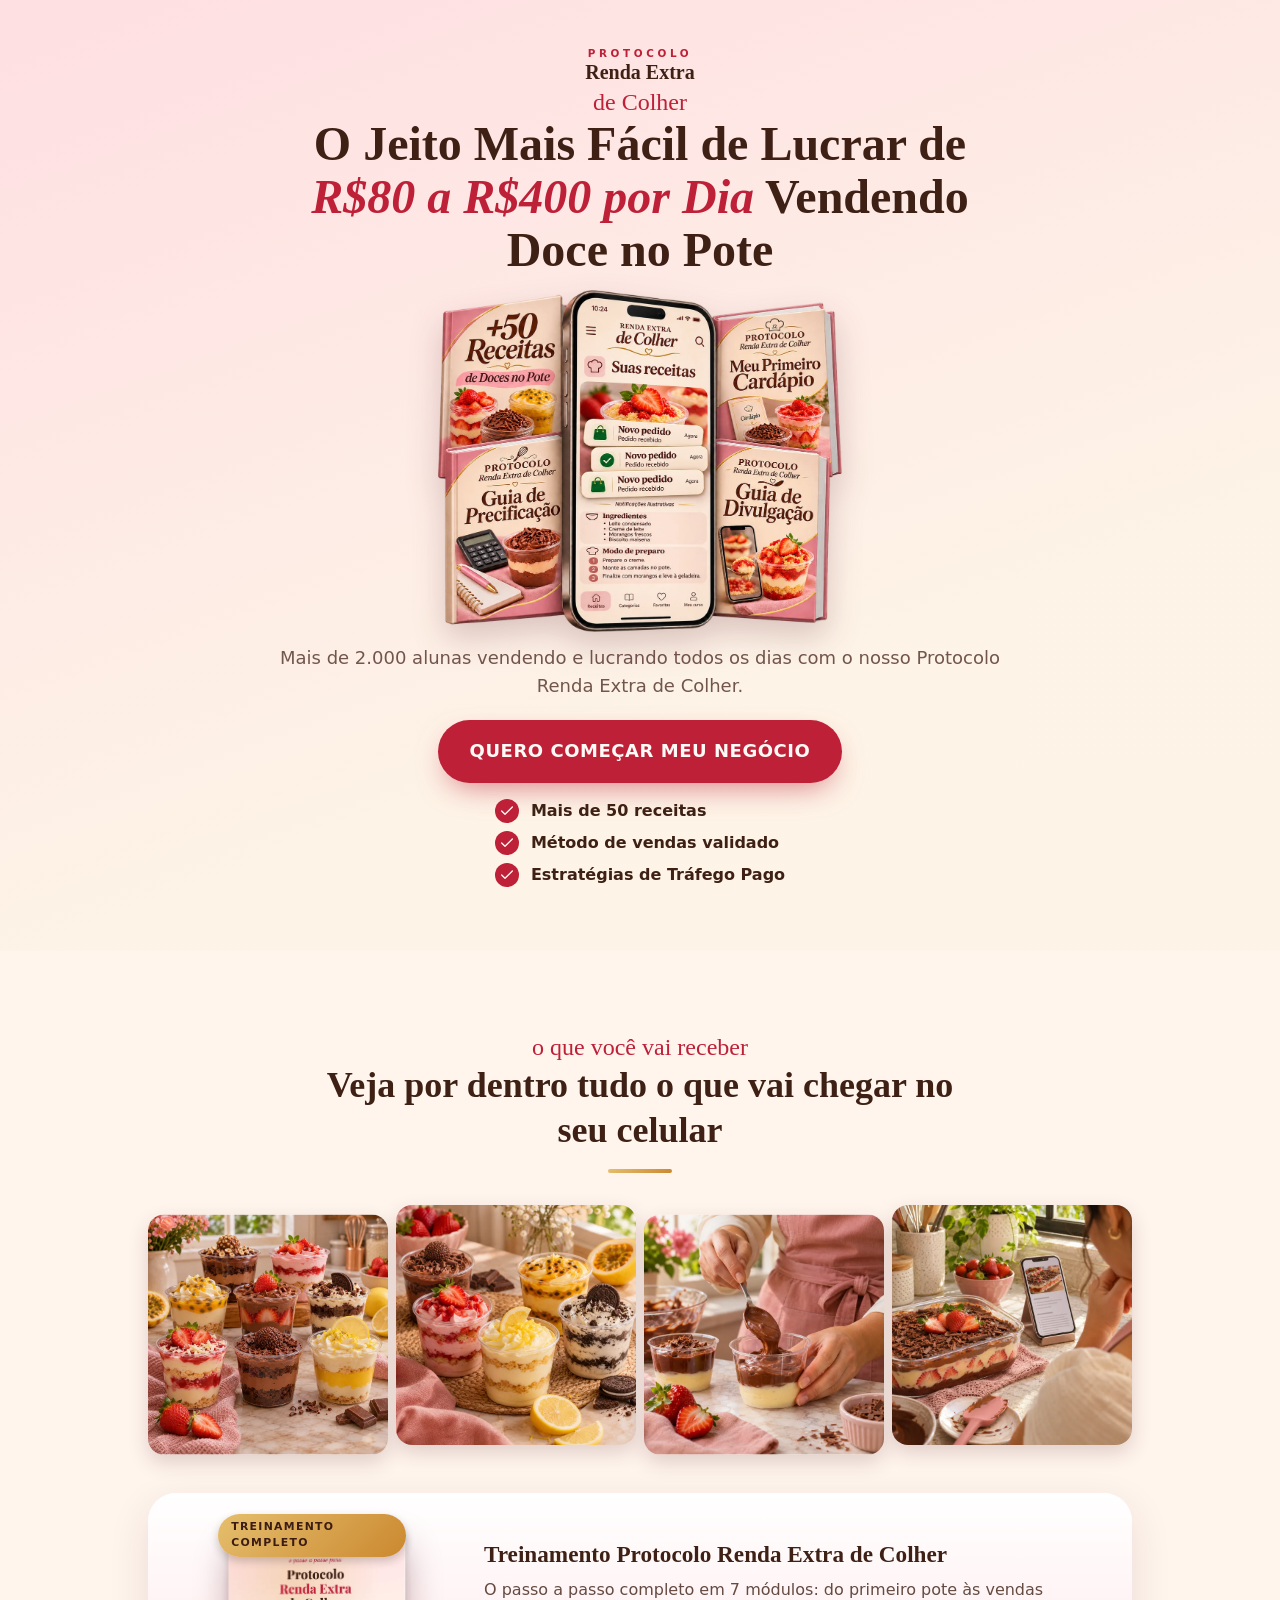
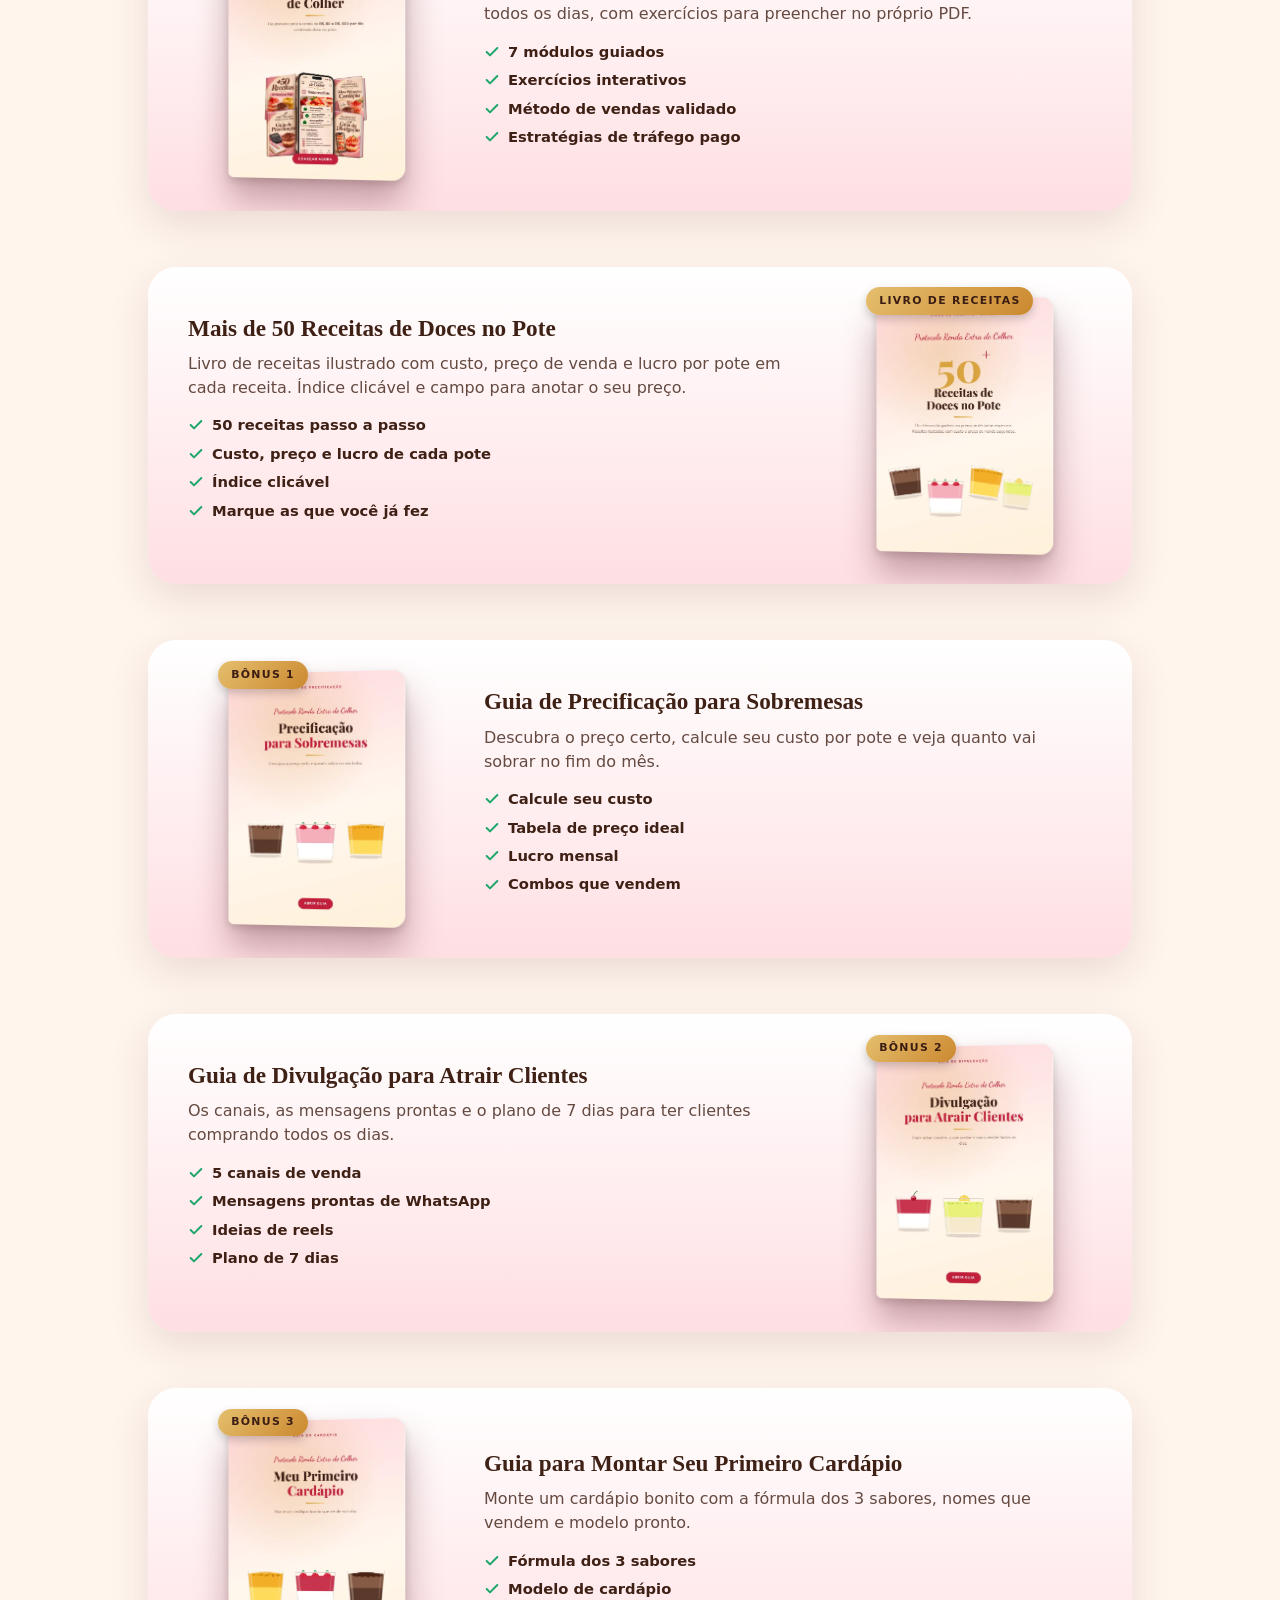
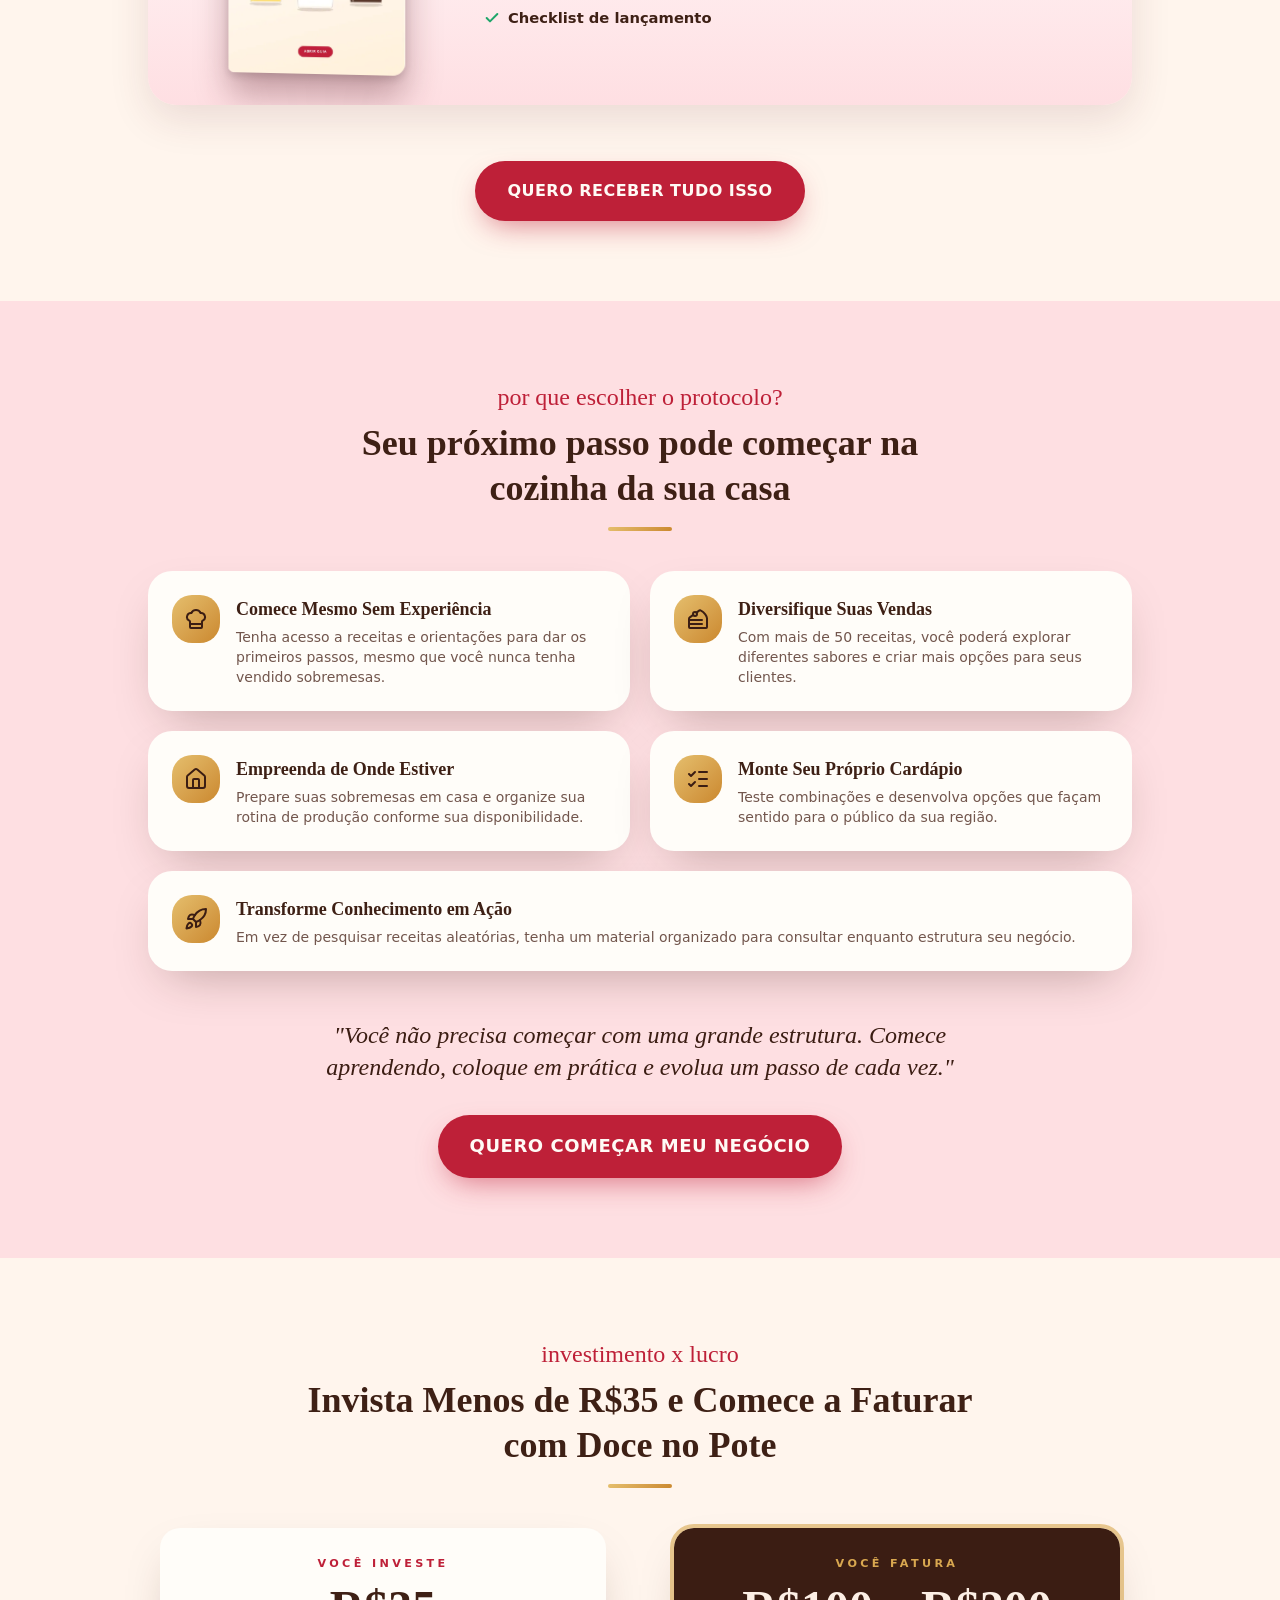
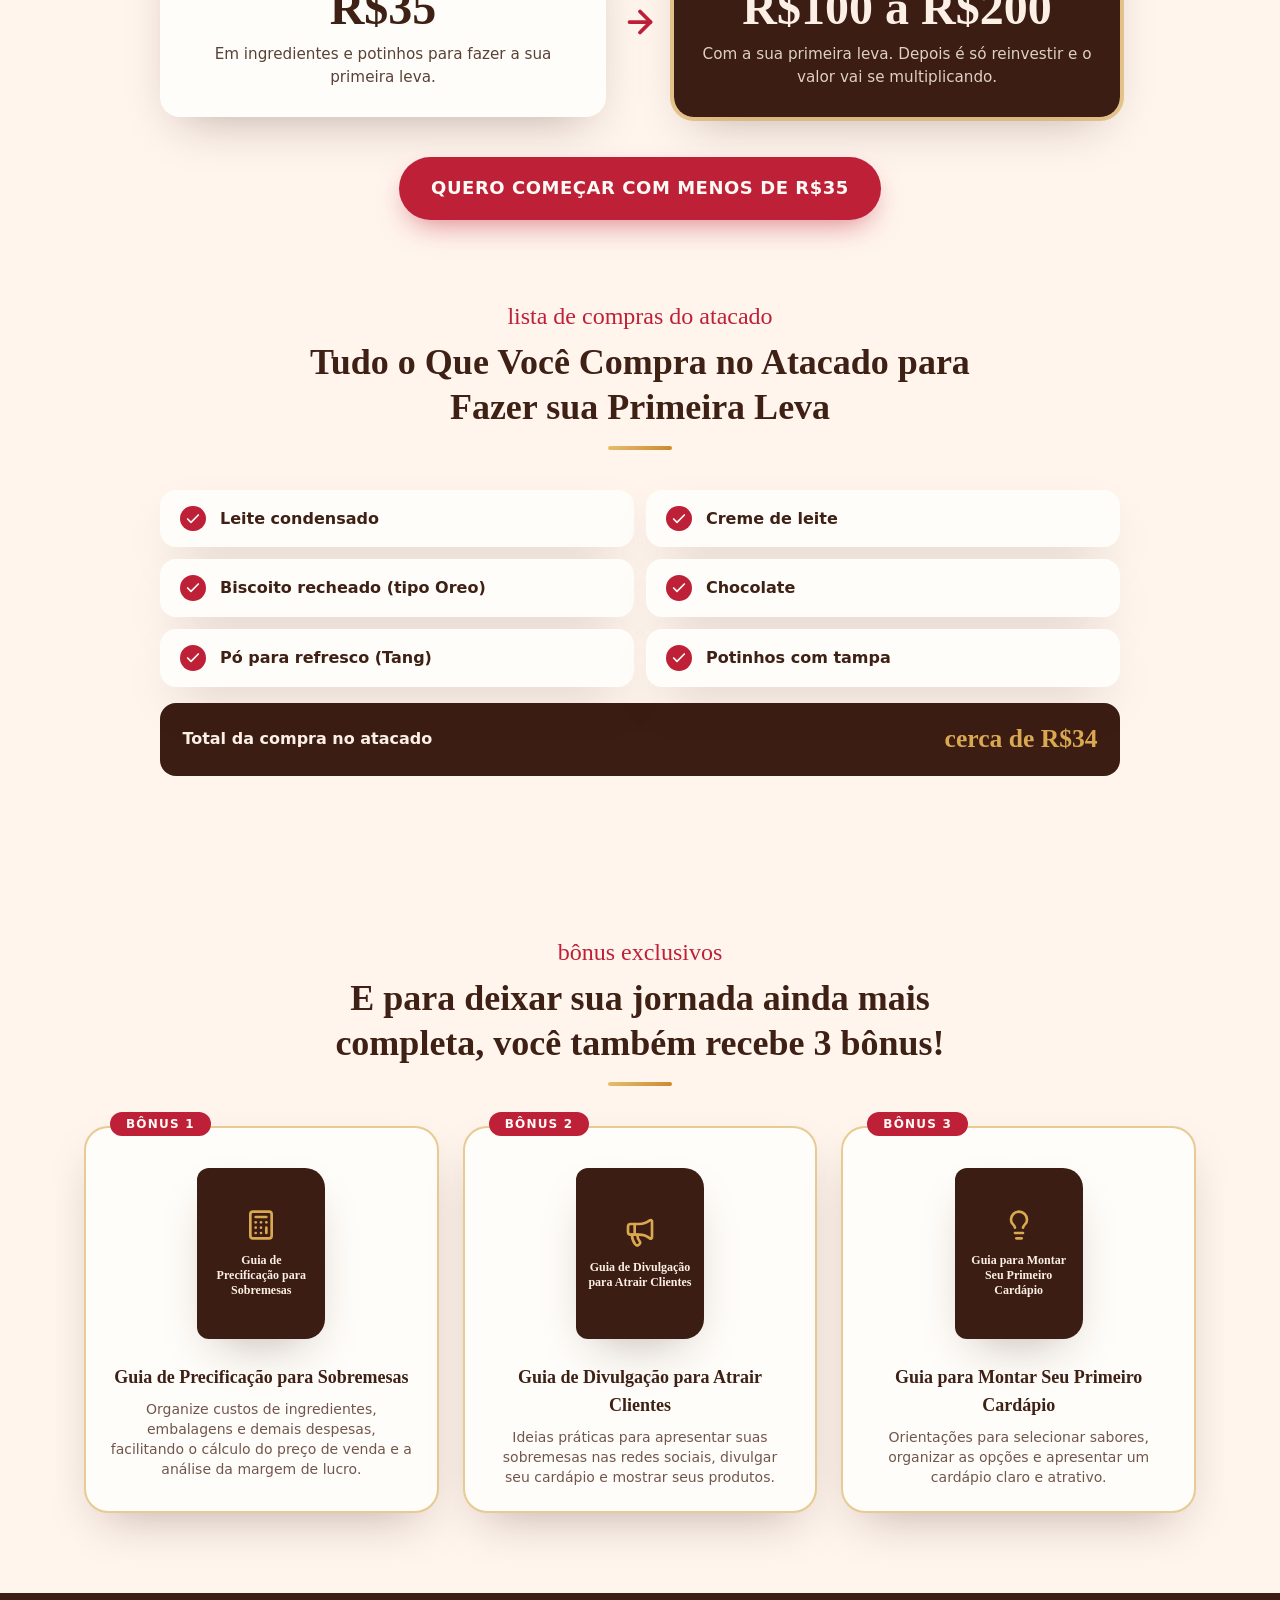
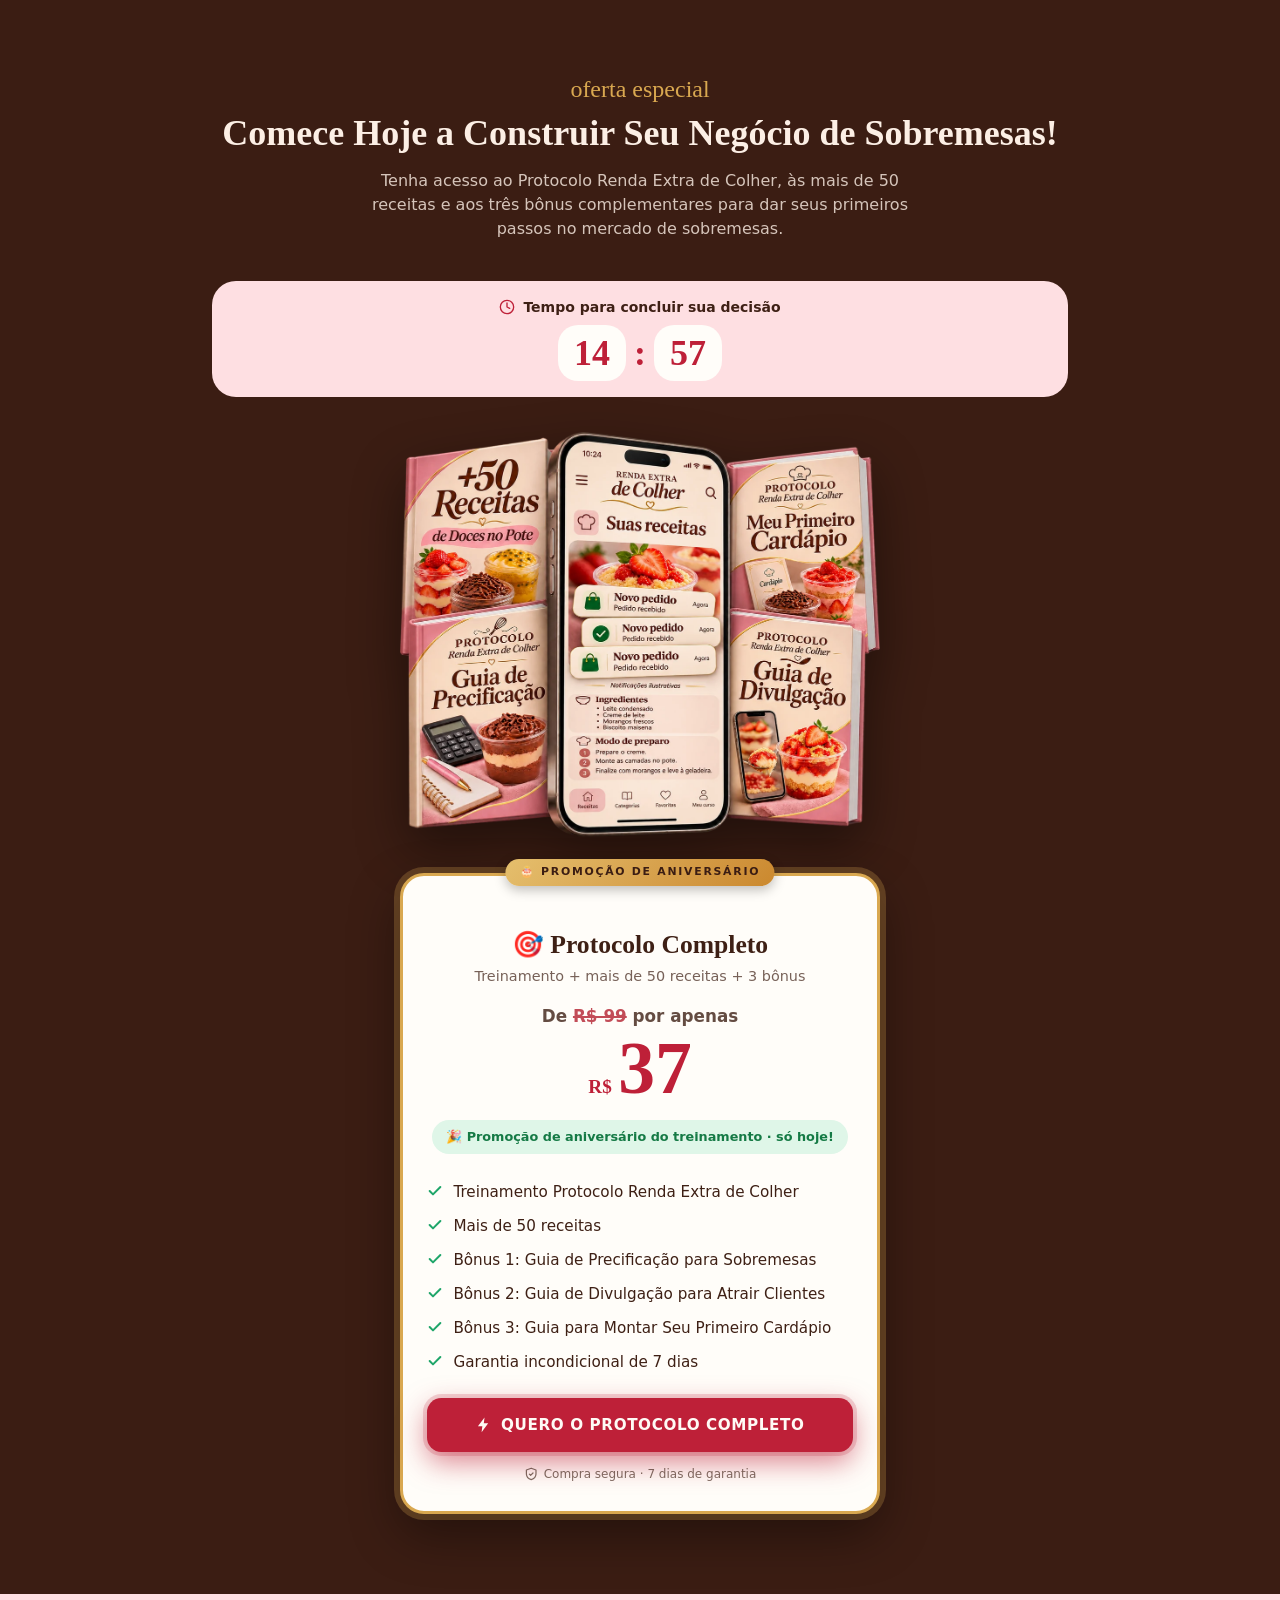
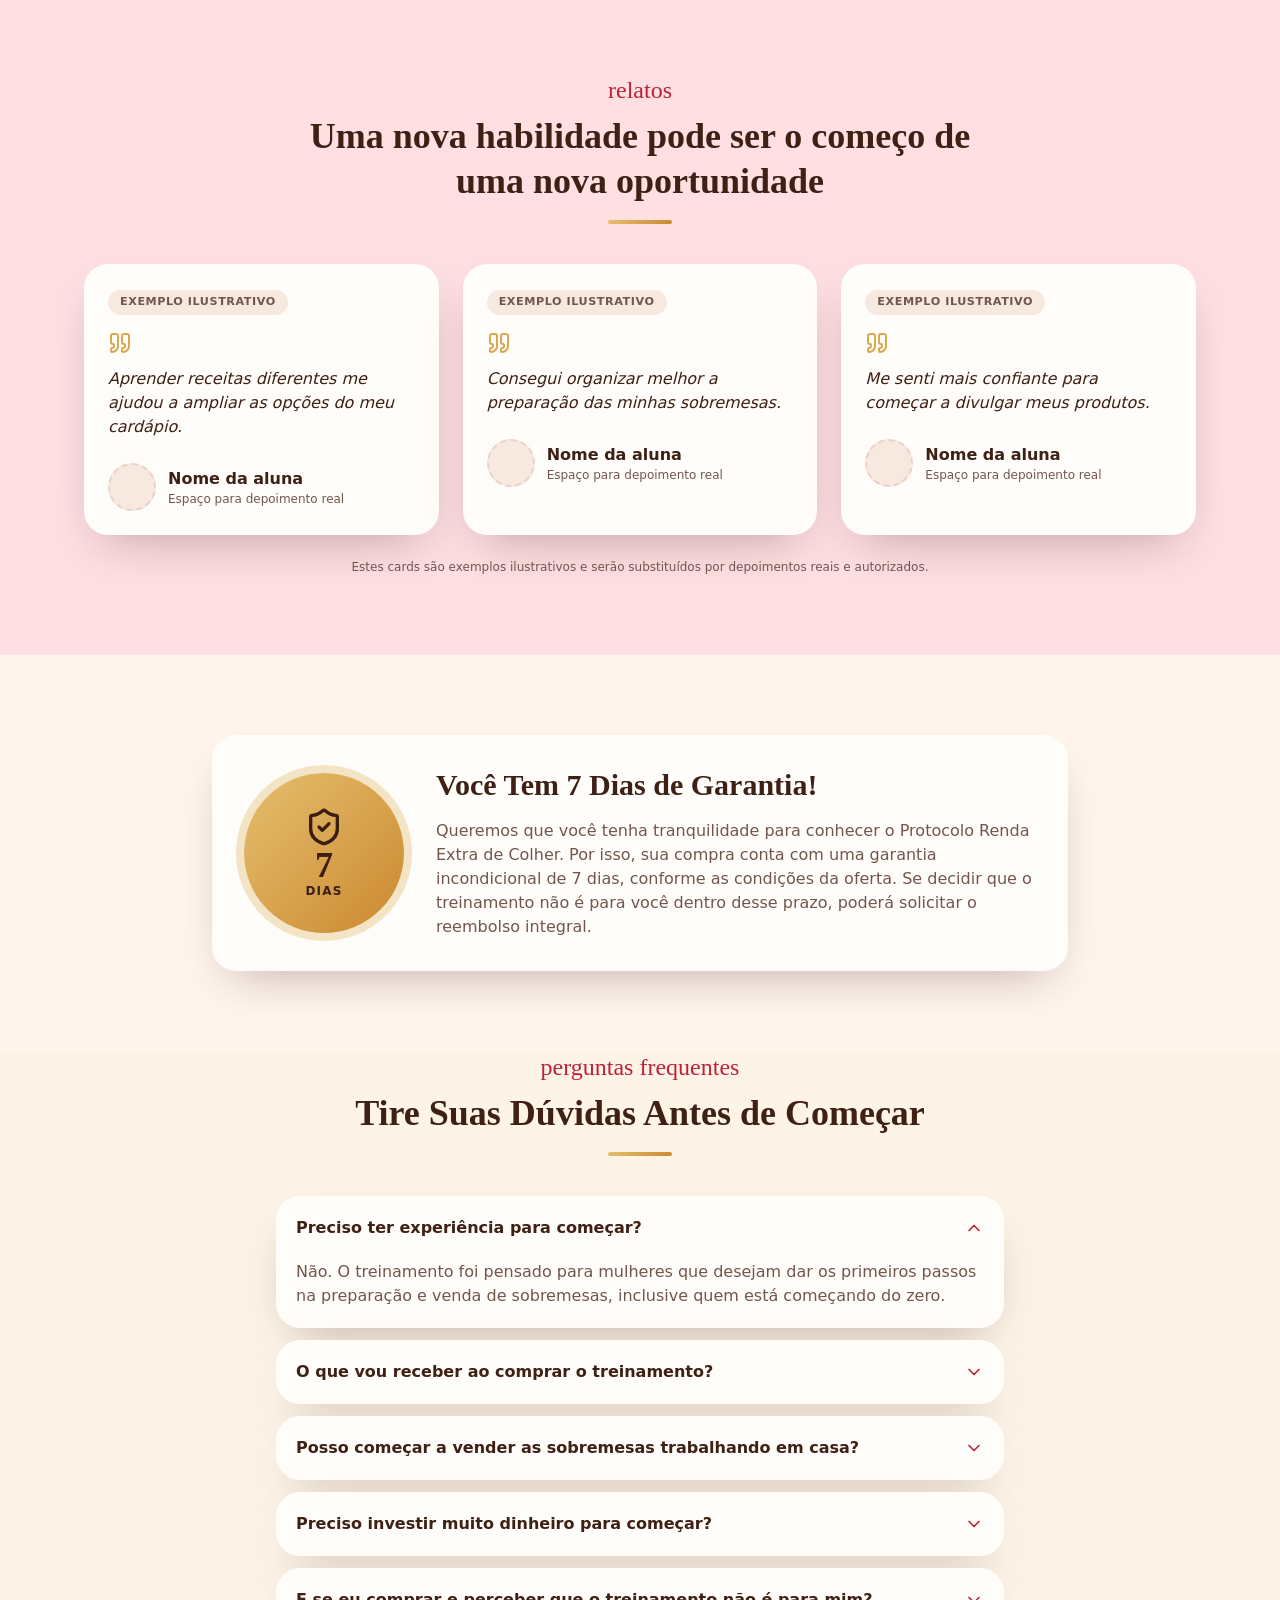
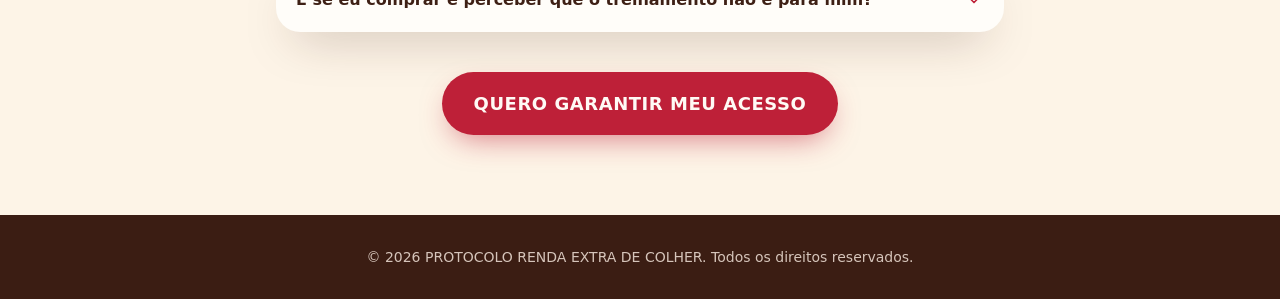
==== index.html @ 4b5279ca "Mockup na oferta com brilho e flutuação suave Co-Authored-By: Claude Sonnet 5.5 <noreply@anthropic.c" ====
<!DOCTYPE html>
<html lang="pt-BR"><head><!-- Meta Pixel Code -->
<script>
!function(f,b,e,v,n,t,s)
{if(f.fbq)return;n=f.fbq=function(){n.callMethod?
n.callMethod.apply(n,arguments):n.queue.push(arguments)};
if(!f._fbq)f._fbq=n;n.push=n;n.loaded=!0;n.version='2.0';
n.queue=[];t=b.createElement(e);t.async=!0;
t.src=v;s=b.getElementsByTagName(e)[0];
s.parentNode.insertBefore(t,s)}(window, document,'script',
'https://connect.facebook.net/en_US/fbevents.js');
fbq('init', '243757197459978');
fbq('track', 'PageView');
fbq('track', 'ViewContent', {content_name: 'Protocolo Renda Extra de Colher', content_type: 'product', value: 37, currency: 'BRL'});
</script>
<noscript><img height="1" width="1" style="display:none"
src="https://www.facebook.com/tr?id=243757197459978&ev=PageView&noscript=1"
/></noscript>
<!-- End Meta Pixel Code -->
<meta charset="utf-8"><meta name="viewport" content="width=device-width, initial-scale=1"><link rel="stylesheet" href="assets/styles-iZSdmtJH.css" data-precedence="default"><link rel="stylesheet" href="assets/custom.css?v=20"><link rel="stylesheet" href="_ext/fonts.googleapis.com/assets/css2" data-precedence="default"><title>Protocolo Renda Extra de Colher | +50 receitas de doce no pote para vender</title><meta name="description" content="Aprenda a preparar e vender doces no pote com um treinamento prático e mais de 50 receitas para começar seu negócio de sobremesas."><meta property="og:title" content="Protocolo Renda Extra de Colher"><meta property="og:description" content="Treinamento com mais de 50 receitas para começar a vender sobremesas de colher em casa."><meta property="og:type" content="website"><meta name="twitter:card" content="summary_large_image"><link rel="icon" href="assets/favicon.ico" type="image/x-icon">

<meta name="twitter:title" content="Protocolo Renda Extra de Colher"><meta name="twitter:description" content="Treinamento com mais de 50 receitas para começar a vender sobremesas de colher em casa."><meta property="og:image" content="https://pub-bb2e103a32db4e198524a2e9ed8f35b4.r2.dev/lovp_4zrxkfg8zd8fe9ktkjp98f98vm/05941257d4ef65d3263d71dc8bca81d5_1793140794243.png"><meta name="twitter:image" content="https://pub-bb2e103a32db4e198524a2e9ed8f35b4.r2.dev/lovp_4zrxkfg8zd8fe9ktkjp98f98vm/05941257d4ef65d3263d71dc8bca81d5_1793140794243.png"></head>
<body>
<main class="overflow-x-hidden"><section class="bg-hero"><div class="mx-auto max-w-3xl px-5 pb-16 pt-8 md:pt-12"><div class="text-center"><div class="leading-none mb-5"><span class="block text-[0.65rem] font-extrabold tracking-[0.35em] text-primary">PROTOCOLO</span><span class="block font-display text-xl font-extrabold">Renda Extra</span><span class="block font-script text-2xl text-primary">de Colher</span></div><h1 class="text-4xl font-extrabold leading-[1.1] sm:text-5xl">O Jeito Mais Fácil de Lucrar de <span class="italic text-primary">R$80 a R$400 por Dia</span> Vendendo Doce no Pote</h1><div class="mk-wrap"><img class="mk-img" src="assets/mockup.webp" alt="Protocolo Renda Extra de Colher: aplicativo de receitas, mais de 50 receitas, guia de precificação, guia de divulgação e primeiro cardápio" width="1100" height="929" fetchpriority="high" decoding="async"></div><p class="mt-3 text-lg text-muted-foreground">Mais de 2.000 alunas vendendo e lucrando todos os dias com o nosso Protocolo Renda Extra de Colher.</p><div class="mt-5 flex flex-col items-center gap-3"><a href="#oferta" class="btn-cta w-full text-base sm:w-auto sm:text-lg">QUERO COMEÇAR MEU NEGÓCIO</a><ul class="mt-1 space-y-2 text-left"><li class="flex items-center gap-3"><span class="flex h-6 w-6 shrink-0 items-center justify-center rounded-full bg-primary text-primary-foreground"><svg xmlns="http://www.w3.org/2000/svg" width="24" height="24" viewBox="0 0 24 24" fill="none" stroke="currentColor" stroke-width="2" stroke-linecap="round" stroke-linejoin="round" class="h-4 w-4" aria-hidden="true"><path d="M20 6 9 17l-5-5" /></svg></span><span class="font-semibold">Mais de 50 receitas</span></li><li class="flex items-center gap-3"><span class="flex h-6 w-6 shrink-0 items-center justify-center rounded-full bg-primary text-primary-foreground"><svg xmlns="http://www.w3.org/2000/svg" width="24" height="24" viewBox="0 0 24 24" fill="none" stroke="currentColor" stroke-width="2" stroke-linecap="round" stroke-linejoin="round" class="h-4 w-4" aria-hidden="true"><path d="M20 6 9 17l-5-5" /></svg></span><span class="font-semibold">Método de vendas validado</span></li><li class="flex items-center gap-3"><span class="flex h-6 w-6 shrink-0 items-center justify-center rounded-full bg-primary text-primary-foreground"><svg xmlns="http://www.w3.org/2000/svg" width="24" height="24" viewBox="0 0 24 24" fill="none" stroke="currentColor" stroke-width="2" stroke-linecap="round" stroke-linejoin="round" class="h-4 w-4" aria-hidden="true"><path d="M20 6 9 17l-5-5" /></svg></span><span class="font-semibold">Estratégias de Tráfego Pago</span></li></ul></div></div></div></section><section id="receber" class="rc"><div class="rc-head"><p class="font-script text-2xl text-primary">o que você vai receber</p><h2 class="text-3xl font-extrabold leading-tight sm:text-4xl">Veja por dentro tudo o que vai chegar no seu celular</h2><div class="mx-auto mt-4 h-1 w-16 rounded-full bg-gold"></div></div><div class="rc-mosaic"><img src="assets/receber-2.webp" alt="Doces no pote que você aprende a fazer" loading="lazy" width="720" height="720"><img src="assets/receber-4.webp" alt="Doces no pote que você aprende a fazer" loading="lazy" width="720" height="720"><img src="assets/receber-3.webp" alt="Doces no pote que você aprende a fazer" loading="lazy" width="720" height="720"><img src="assets/receber-1.webp" alt="Doces no pote que você aprende a fazer" loading="lazy" width="720" height="720"></div><article class="rc-item"><div class="rc-cover"><span class="rc-tag">Treinamento completo</span><img src="assets/pdf-treino-0.webp" alt="Capa: Treinamento Protocolo Renda Extra de Colher" loading="lazy" width="584" height="827"></div><div class="rc-info"><h3>Treinamento Protocolo Renda Extra de Colher</h3><p>O passo a passo completo em 7 módulos: do primeiro pote às vendas todos os dias, com exercícios para preencher no próprio PDF.</p><ul><li><svg width="16" height="16" viewBox="0 0 24 24" fill="none" stroke="currentColor" stroke-width="3" stroke-linecap="round" stroke-linejoin="round" aria-hidden="true"><path d="M20 6 9 17l-5-5"/></svg>7 módulos guiados</li><li><svg width="16" height="16" viewBox="0 0 24 24" fill="none" stroke="currentColor" stroke-width="3" stroke-linecap="round" stroke-linejoin="round" aria-hidden="true"><path d="M20 6 9 17l-5-5"/></svg>Exercícios interativos</li><li><svg width="16" height="16" viewBox="0 0 24 24" fill="none" stroke="currentColor" stroke-width="3" stroke-linecap="round" stroke-linejoin="round" aria-hidden="true"><path d="M20 6 9 17l-5-5"/></svg>Método de vendas validado</li><li><svg width="16" height="16" viewBox="0 0 24 24" fill="none" stroke="currentColor" stroke-width="3" stroke-linecap="round" stroke-linejoin="round" aria-hidden="true"><path d="M20 6 9 17l-5-5"/></svg>Estratégias de tráfego pago</li></ul></div></article><article class="rc-item"><div class="rc-cover"><span class="rc-tag">Livro de receitas</span><img src="assets/pdf-receitas-0.webp" alt="Capa: Mais de 50 Receitas de Doces no Pote" loading="lazy" width="584" height="827"></div><div class="rc-info"><h3>Mais de 50 Receitas de Doces no Pote</h3><p>Livro de receitas ilustrado com custo, preço de venda e lucro por pote em cada receita. Índice clicável e campo para anotar o seu preço.</p><ul><li><svg width="16" height="16" viewBox="0 0 24 24" fill="none" stroke="currentColor" stroke-width="3" stroke-linecap="round" stroke-linejoin="round" aria-hidden="true"><path d="M20 6 9 17l-5-5"/></svg>50 receitas passo a passo</li><li><svg width="16" height="16" viewBox="0 0 24 24" fill="none" stroke="currentColor" stroke-width="3" stroke-linecap="round" stroke-linejoin="round" aria-hidden="true"><path d="M20 6 9 17l-5-5"/></svg>Custo, preço e lucro de cada pote</li><li><svg width="16" height="16" viewBox="0 0 24 24" fill="none" stroke="currentColor" stroke-width="3" stroke-linecap="round" stroke-linejoin="round" aria-hidden="true"><path d="M20 6 9 17l-5-5"/></svg>Índice clicável</li><li><svg width="16" height="16" viewBox="0 0 24 24" fill="none" stroke="currentColor" stroke-width="3" stroke-linecap="round" stroke-linejoin="round" aria-hidden="true"><path d="M20 6 9 17l-5-5"/></svg>Marque as que você já fez</li></ul></div></article><article class="rc-item"><div class="rc-cover"><span class="rc-tag">Bônus 1</span><img src="assets/pdf-preco-0.webp" alt="Capa: Guia de Precificação para Sobremesas" loading="lazy" width="584" height="827"></div><div class="rc-info"><h3>Guia de Precificação para Sobremesas</h3><p>Descubra o preço certo, calcule seu custo por pote e veja quanto vai sobrar no fim do mês.</p><ul><li><svg width="16" height="16" viewBox="0 0 24 24" fill="none" stroke="currentColor" stroke-width="3" stroke-linecap="round" stroke-linejoin="round" aria-hidden="true"><path d="M20 6 9 17l-5-5"/></svg>Calcule seu custo</li><li><svg width="16" height="16" viewBox="0 0 24 24" fill="none" stroke="currentColor" stroke-width="3" stroke-linecap="round" stroke-linejoin="round" aria-hidden="true"><path d="M20 6 9 17l-5-5"/></svg>Tabela de preço ideal</li><li><svg width="16" height="16" viewBox="0 0 24 24" fill="none" stroke="currentColor" stroke-width="3" stroke-linecap="round" stroke-linejoin="round" aria-hidden="true"><path d="M20 6 9 17l-5-5"/></svg>Lucro mensal</li><li><svg width="16" height="16" viewBox="0 0 24 24" fill="none" stroke="currentColor" stroke-width="3" stroke-linecap="round" stroke-linejoin="round" aria-hidden="true"><path d="M20 6 9 17l-5-5"/></svg>Combos que vendem</li></ul></div></article><article class="rc-item"><div class="rc-cover"><span class="rc-tag">Bônus 2</span><img src="assets/pdf-divulga-0.webp" alt="Capa: Guia de Divulgação para Atrair Clientes" loading="lazy" width="584" height="827"></div><div class="rc-info"><h3>Guia de Divulgação para Atrair Clientes</h3><p>Os canais, as mensagens prontas e o plano de 7 dias para ter clientes comprando todos os dias.</p><ul><li><svg width="16" height="16" viewBox="0 0 24 24" fill="none" stroke="currentColor" stroke-width="3" stroke-linecap="round" stroke-linejoin="round" aria-hidden="true"><path d="M20 6 9 17l-5-5"/></svg>5 canais de venda</li><li><svg width="16" height="16" viewBox="0 0 24 24" fill="none" stroke="currentColor" stroke-width="3" stroke-linecap="round" stroke-linejoin="round" aria-hidden="true"><path d="M20 6 9 17l-5-5"/></svg>Mensagens prontas de WhatsApp</li><li><svg width="16" height="16" viewBox="0 0 24 24" fill="none" stroke="currentColor" stroke-width="3" stroke-linecap="round" stroke-linejoin="round" aria-hidden="true"><path d="M20 6 9 17l-5-5"/></svg>Ideias de reels</li><li><svg width="16" height="16" viewBox="0 0 24 24" fill="none" stroke="currentColor" stroke-width="3" stroke-linecap="round" stroke-linejoin="round" aria-hidden="true"><path d="M20 6 9 17l-5-5"/></svg>Plano de 7 dias</li></ul></div></article><article class="rc-item"><div class="rc-cover"><span class="rc-tag">Bônus 3</span><img src="assets/pdf-cardapio-0.webp" alt="Capa: Guia para Montar Seu Primeiro Cardápio" loading="lazy" width="584" height="827"></div><div class="rc-info"><h3>Guia para Montar Seu Primeiro Cardápio</h3><p>Monte um cardápio bonito com a fórmula dos 3 sabores, nomes que vendem e modelo pronto.</p><ul><li><svg width="16" height="16" viewBox="0 0 24 24" fill="none" stroke="currentColor" stroke-width="3" stroke-linecap="round" stroke-linejoin="round" aria-hidden="true"><path d="M20 6 9 17l-5-5"/></svg>Fórmula dos 3 sabores</li><li><svg width="16" height="16" viewBox="0 0 24 24" fill="none" stroke="currentColor" stroke-width="3" stroke-linecap="round" stroke-linejoin="round" aria-hidden="true"><path d="M20 6 9 17l-5-5"/></svg>Modelo de cardápio</li><li><svg width="16" height="16" viewBox="0 0 24 24" fill="none" stroke="currentColor" stroke-width="3" stroke-linecap="round" stroke-linejoin="round" aria-hidden="true"><path d="M20 6 9 17l-5-5"/></svg>Checklist de lançamento</li></ul></div></article><div class="rc-cta"><a href="#oferta" class="btn-cta">QUERO RECEBER TUDO ISSO</a></div></section><section class="bg-blush py-20"><div class="mx-auto max-w-5xl px-5"><div class="mx-auto mb-10 max-w-2xl text-center"><p class="mb-2 font-script text-2xl text-primary">por que escolher o protocolo?</p><h2 class="text-3xl font-extrabold leading-tight sm:text-4xl">Seu próximo passo pode começar na cozinha da sua casa</h2><div class="mx-auto mt-4 h-1 w-16 rounded-full bg-gold"></div></div><div class="grid gap-5 md:grid-cols-2"><div class="flex gap-4 rounded-2xl bg-card p-6 shadow-soft"><div class="flex h-12 w-12 shrink-0 items-center justify-center rounded-xl bg-gold text-chocolate"><svg xmlns="http://www.w3.org/2000/svg" width="24" height="24" viewBox="0 0 24 24" fill="none" stroke="currentColor" stroke-width="2" stroke-linecap="round" stroke-linejoin="round" class="lucide lucide-chef-hat h-6 w-6" aria-hidden="true"><path d="M17 21a1 1 0 0 0 1-1v-5.35c0-.457.316-.844.727-1.041a4 4 0 0 0-2.134-7.589 5 5 0 0 0-9.186 0 4 4 0 0 0-2.134 7.588c.411.198.727.585.727 1.041V20a1 1 0 0 0 1 1Z" /><path d="M6 17h12" /></svg></div><div><h3 class="text-lg font-bold">Comece Mesmo Sem Experiência</h3><p class="mt-1 text-sm text-muted-foreground">Tenha acesso a receitas e orientações para dar os primeiros passos, mesmo que você nunca tenha vendido sobremesas.</p></div></div><div class="flex gap-4 rounded-2xl bg-card p-6 shadow-soft"><div class="flex h-12 w-12 shrink-0 items-center justify-center rounded-xl bg-gold text-chocolate"><svg xmlns="http://www.w3.org/2000/svg" width="24" height="24" viewBox="0 0 24 24" fill="none" stroke="currentColor" stroke-width="2" stroke-linecap="round" stroke-linejoin="round" class="lucide lucide-cake-slice h-6 w-6" aria-hidden="true"><path d="M16 13H3" /><path d="M16 17H3" /><path d="m7.2 7.9-3.388 2.5A2 2 0 0 0 3 12.01V20a1 1 0 0 0 1 1h16a1 1 0 0 0 1-1v-8.654c0-2-2.44-6.026-6.44-8.026a1 1 0 0 0-1.082.057L10.4 5.6" /><circle cx="9" cy="7" r="2" /></svg></div><div><h3 class="text-lg font-bold">Diversifique Suas Vendas</h3><p class="mt-1 text-sm text-muted-foreground">Com mais de 50 receitas, você poderá explorar diferentes sabores e criar mais opções para seus clientes.</p></div></div><div class="flex gap-4 rounded-2xl bg-card p-6 shadow-soft"><div class="flex h-12 w-12 shrink-0 items-center justify-center rounded-xl bg-gold text-chocolate"><svg xmlns="http://www.w3.org/2000/svg" width="24" height="24" viewBox="0 0 24 24" fill="none" stroke="currentColor" stroke-width="2" stroke-linecap="round" stroke-linejoin="round" class="lucide lucide-house h-6 w-6" aria-hidden="true"><path d="M15 21v-8a1 1 0 0 0-1-1h-4a1 1 0 0 0-1 1v8" /><path d="M3 10a2 2 0 0 1 .709-1.528l7-6a2 2 0 0 1 2.582 0l7 6A2 2 0 0 1 21 10v9a2 2 0 0 1-2 2H5a2 2 0 0 1-2-2z" /></svg></div><div><h3 class="text-lg font-bold">Empreenda de Onde Estiver</h3><p class="mt-1 text-sm text-muted-foreground">Prepare suas sobremesas em casa e organize sua rotina de produção conforme sua disponibilidade.</p></div></div><div class="flex gap-4 rounded-2xl bg-card p-6 shadow-soft"><div class="flex h-12 w-12 shrink-0 items-center justify-center rounded-xl bg-gold text-chocolate"><svg xmlns="http://www.w3.org/2000/svg" width="24" height="24" viewBox="0 0 24 24" fill="none" stroke="currentColor" stroke-width="2" stroke-linecap="round" stroke-linejoin="round" class="lucide lucide-list-checks h-6 w-6" aria-hidden="true"><path d="M13 5h8" /><path d="M13 12h8" /><path d="M13 19h8" /><path d="m3 17 2 2 4-4" /><path d="m3 7 2 2 4-4" /></svg></div><div><h3 class="text-lg font-bold">Monte Seu Próprio Cardápio</h3><p class="mt-1 text-sm text-muted-foreground">Teste combinações e desenvolva opções que façam sentido para o público da sua região.</p></div></div><div class="flex gap-4 rounded-2xl bg-card p-6 shadow-soft md:col-span-2"><div class="flex h-12 w-12 shrink-0 items-center justify-center rounded-xl bg-gold text-chocolate"><svg xmlns="http://www.w3.org/2000/svg" width="24" height="24" viewBox="0 0 24 24" fill="none" stroke="currentColor" stroke-width="2" stroke-linecap="round" stroke-linejoin="round" class="lucide lucide-rocket h-6 w-6" aria-hidden="true"><path d="M12 15v5s3.03-.55 4-2c1.08-1.62 0-5 0-5" /><path d="M4.5 16.5c-1.5 1.26-2 5-2 5s3.74-.5 5-2c.71-.84.7-2.13-.09-2.91a2.18 2.18 0 0 0-2.91-.09" /><path d="M9 12a22 22 0 0 1 2-3.95A12.88 12.88 0 0 1 22 2c0 2.72-.78 7.5-6 11a22.4 22.4 0 0 1-4 2z" /><path d="M9 12H4s.55-3.03 2-4c1.62-1.08 5 .05 5 .05" /></svg></div><div><h3 class="text-lg font-bold">Transforme Conhecimento em Ação</h3><p class="mt-1 text-sm text-muted-foreground">Em vez de pesquisar receitas aleatórias, tenha um material organizado para consultar enquanto estrutura seu negócio.</p></div></div></div><blockquote class="mx-auto mt-12 max-w-2xl text-center font-display text-xl italic text-chocolate sm:text-2xl">"Você não precisa começar com uma grande estrutura. Comece aprendendo, coloque em prática e evolua um passo de cada vez."</blockquote><div class="mt-8 text-center"><a href="#oferta" class="btn-cta w-full text-base sm:w-auto sm:text-lg">QUERO COMEÇAR MEU NEGÓCIO</a></div></div></section><section class="ix-section"><div class="ix-wrap"><div class="mx-auto mb-10 max-w-2xl text-center"><p class="mb-2 font-script text-2xl text-primary">investimento x lucro</p><h2 class="text-3xl font-extrabold leading-tight sm:text-4xl">Invista Menos de R$35 e Comece a Faturar com Doce no Pote</h2><div class="mx-auto mt-4 h-1 w-16 rounded-full bg-gold"></div></div><div class="ix-grid"><div class="ix-card"><span class="ix-label">Você investe</span><span class="ix-value">R$35</span><p class="ix-sub">Em ingredientes e potinhos para fazer a sua primeira leva.</p></div><div class="ix-arrow"><svg width="36" height="36" xmlns="http://www.w3.org/2000/svg" viewBox="0 0 24 24" fill="none" stroke="currentColor" stroke-width="2.5" stroke-linecap="round" stroke-linejoin="round" aria-hidden="true"><path d="M5 12h14" /><path d="m12 5 7 7-7 7" /></svg></div><div class="ix-card ix-hot"><span class="ix-label">Você fatura</span><span class="ix-value">R$100 a R$200</span><p class="ix-sub">Com a sua primeira leva. Depois é só reinvestir e o valor vai se multiplicando.</p></div></div><div class="ix-cta"><a href="#oferta" class="btn-cta w-full text-base sm:w-auto sm:text-lg">QUERO COMEÇAR COM MENOS DE R$35</a></div></div></section><section class="ix-section" style="padding-top:0"><div class="ix-wrap"><div class="mx-auto mb-10 max-w-2xl text-center"><p class="mb-2 font-script text-2xl text-primary">lista de compras do atacado</p><h2 class="text-3xl font-extrabold leading-tight sm:text-4xl">Tudo o Que Você Compra no Atacado para Fazer sua Primeira Leva</h2><div class="mx-auto mt-4 h-1 w-16 rounded-full bg-gold"></div></div><div class="sl-grid"><div class="sl-item"><span class="sl-ok"><svg width="16" height="16" xmlns="http://www.w3.org/2000/svg" viewBox="0 0 24 24" fill="none" stroke="currentColor" stroke-width="2.5" stroke-linecap="round" stroke-linejoin="round" aria-hidden="true"><path d="M20 6 9 17l-5-5" /></svg></span><span>Leite condensado</span></div><div class="sl-item"><span class="sl-ok"><svg width="16" height="16" xmlns="http://www.w3.org/2000/svg" viewBox="0 0 24 24" fill="none" stroke="currentColor" stroke-width="2.5" stroke-linecap="round" stroke-linejoin="round" aria-hidden="true"><path d="M20 6 9 17l-5-5" /></svg></span><span>Creme de leite</span></div><div class="sl-item"><span class="sl-ok"><svg width="16" height="16" xmlns="http://www.w3.org/2000/svg" viewBox="0 0 24 24" fill="none" stroke="currentColor" stroke-width="2.5" stroke-linecap="round" stroke-linejoin="round" aria-hidden="true"><path d="M20 6 9 17l-5-5" /></svg></span><span>Biscoito recheado (tipo Oreo)</span></div><div class="sl-item"><span class="sl-ok"><svg width="16" height="16" xmlns="http://www.w3.org/2000/svg" viewBox="0 0 24 24" fill="none" stroke="currentColor" stroke-width="2.5" stroke-linecap="round" stroke-linejoin="round" aria-hidden="true"><path d="M20 6 9 17l-5-5" /></svg></span><span>Chocolate</span></div><div class="sl-item"><span class="sl-ok"><svg width="16" height="16" xmlns="http://www.w3.org/2000/svg" viewBox="0 0 24 24" fill="none" stroke="currentColor" stroke-width="2.5" stroke-linecap="round" stroke-linejoin="round" aria-hidden="true"><path d="M20 6 9 17l-5-5" /></svg></span><span>Pó para refresco (Tang)</span></div><div class="sl-item"><span class="sl-ok"><svg width="16" height="16" xmlns="http://www.w3.org/2000/svg" viewBox="0 0 24 24" fill="none" stroke="currentColor" stroke-width="2.5" stroke-linecap="round" stroke-linejoin="round" aria-hidden="true"><path d="M20 6 9 17l-5-5" /></svg></span><span>Potinhos com tampa</span></div></div><div class="sl-total"><span>Total da compra no atacado</span><b>cerca de R$34</b></div></div></section><section class="mx-auto max-w-6xl px-5 py-20"><div class="mx-auto mb-10 max-w-2xl text-center"><p class="mb-2 font-script text-2xl text-primary">bônus exclusivos</p><h2 class="text-3xl font-extrabold leading-tight sm:text-4xl">E para deixar sua jornada ainda mais completa, você também recebe 3 bônus!</h2><div class="mx-auto mt-4 h-1 w-16 rounded-full bg-gold"></div></div><div class="grid gap-6 md:grid-cols-3"><article class="relative rounded-2xl border-2 border-gold/60 bg-card p-6 pt-10 shadow-soft"><span class="absolute -top-4 left-6 rounded-full bg-primary px-4 py-1 text-xs font-extrabold tracking-widest text-primary-foreground">BÔNUS <!-- -->1</span><div class="mx-auto mb-6 flex aspect-[3/4] w-32 flex-col items-center justify-center gap-3 rounded-r-xl rounded-l-sm bg-chocolate p-3 text-center text-chocolate-foreground shadow-soft"><svg xmlns="http://www.w3.org/2000/svg" width="24" height="24" viewBox="0 0 24 24" fill="none" stroke="currentColor" stroke-width="2" stroke-linecap="round" stroke-linejoin="round" class="lucide lucide-calculator h-8 w-8 text-gold" aria-hidden="true"><rect width="16" height="20" x="4" y="2" rx="2" /><line x1="8" x2="16" y1="6" y2="6" /><line x1="16" x2="16" y1="14" y2="18" /><path d="M16 10h.01" /><path d="M12 10h.01" /><path d="M8 10h.01" /><path d="M12 14h.01" /><path d="M8 14h.01" /><path d="M12 18h.01" /><path d="M8 18h.01" /></svg><span class="font-display text-xs font-bold leading-tight">Guia de Precificação para Sobremesas</span></div><h3 class="text-center text-lg font-bold">Guia de Precificação para Sobremesas</h3><p class="mt-2 text-center text-sm text-muted-foreground">Organize custos de ingredientes, embalagens e demais despesas, facilitando o cálculo do preço de venda e a análise da margem de lucro.</p></article><article class="relative rounded-2xl border-2 border-gold/60 bg-card p-6 pt-10 shadow-soft"><span class="absolute -top-4 left-6 rounded-full bg-primary px-4 py-1 text-xs font-extrabold tracking-widest text-primary-foreground">BÔNUS <!-- -->2</span><div class="mx-auto mb-6 flex aspect-[3/4] w-32 flex-col items-center justify-center gap-3 rounded-r-xl rounded-l-sm bg-chocolate p-3 text-center text-chocolate-foreground shadow-soft"><svg xmlns="http://www.w3.org/2000/svg" width="24" height="24" viewBox="0 0 24 24" fill="none" stroke="currentColor" stroke-width="2" stroke-linecap="round" stroke-linejoin="round" class="lucide lucide-megaphone h-8 w-8 text-gold" aria-hidden="true"><path d="M11 6a13 13 0 0 0 8.4-2.8A1 1 0 0 1 21 4v12a1 1 0 0 1-1.6.8A13 13 0 0 0 11 14H5a2 2 0 0 1-2-2V8a2 2 0 0 1 2-2z" /><path d="M6 14a12 12 0 0 0 2.4 7.2 2 2 0 0 0 3.2-2.4A8 8 0 0 1 10 14" /><path d="M8 6v8" /></svg><span class="font-display text-xs font-bold leading-tight">Guia de Divulgação para Atrair Clientes</span></div><h3 class="text-center text-lg font-bold">Guia de Divulgação para Atrair Clientes</h3><p class="mt-2 text-center text-sm text-muted-foreground">Ideias práticas para apresentar suas sobremesas nas redes sociais, divulgar seu cardápio e mostrar seus produtos.</p></article><article class="relative rounded-2xl border-2 border-gold/60 bg-card p-6 pt-10 shadow-soft"><span class="absolute -top-4 left-6 rounded-full bg-primary px-4 py-1 text-xs font-extrabold tracking-widest text-primary-foreground">BÔNUS <!-- -->3</span><div class="mx-auto mb-6 flex aspect-[3/4] w-32 flex-col items-center justify-center gap-3 rounded-r-xl rounded-l-sm bg-chocolate p-3 text-center text-chocolate-foreground shadow-soft"><svg xmlns="http://www.w3.org/2000/svg" width="24" height="24" viewBox="0 0 24 24" fill="none" stroke="currentColor" stroke-width="2" stroke-linecap="round" stroke-linejoin="round" class="lucide lucide-lightbulb h-8 w-8 text-gold" aria-hidden="true"><path d="M15 14c.2-1 .7-1.7 1.5-2.5 1-.9 1.5-2.2 1.5-3.5A6 6 0 0 0 6 8c0 1 .2 2.2 1.5 3.5.7.7 1.3 1.5 1.5 2.5" /><path d="M9 18h6" /><path d="M10 22h4" /></svg><span class="font-display text-xs font-bold leading-tight">Guia para Montar Seu Primeiro Cardápio</span></div><h3 class="text-center text-lg font-bold">Guia para Montar Seu Primeiro Cardápio</h3><p class="mt-2 text-center text-sm text-muted-foreground">Orientações para selecionar sabores, organizar as opções e apresentar um cardápio claro e atrativo.</p></article></div></section><section id="oferta" class="scroll-mt-4 bg-chocolate py-20 text-chocolate-foreground"><div class="mx-auto max-w-4xl px-5 text-center"><p class="font-script text-2xl text-gold">oferta especial</p><h2 class="mt-2 text-3xl font-extrabold sm:text-4xl">Comece Hoje a Construir Seu Negócio de Sobremesas!</h2><p class="mx-auto mt-4 max-w-xl text-chocolate-foreground/80">Tenha acesso ao Protocolo Renda Extra de Colher, às mais de 50 receitas e aos três bônus complementares para dar seus primeiros passos no mercado de sobremesas.</p><div class="mt-10 rounded-2xl bg-blush p-4 text-center" style="color:var(--card-foreground)"><p class="flex items-center justify-center gap-2 text-sm font-bold"><svg xmlns="http://www.w3.org/2000/svg" width="24" height="24" viewBox="0 0 24 24" fill="none" stroke="currentColor" stroke-width="2" stroke-linecap="round" stroke-linejoin="round" class="lucide lucide-clock h-4 w-4 text-primary" aria-hidden="true"><circle cx="12" cy="12" r="10" /><path d="M12 6v6l4 2" /></svg>Tempo para concluir sua decisão</p><div class="mt-2 flex items-center justify-center gap-2 font-display text-4xl font-extrabold text-primary" aria-live="polite"><span class="rounded-xl bg-card px-4 py-2 tabular-nums">15</span>:<span class="rounded-xl bg-card px-4 py-2 tabular-nums">00</span></div></div><div class="of-mk"><img src="assets/mockup.webp" alt="Tudo o que você recebe: treinamento, mais de 50 receitas e 3 guias bônus" loading="lazy" width="1100" height="929"></div><div class="of-grid of-single"><div class="of-card of-best"><span class="of-tag of-tag-hot">🎂 PROMOÇÃO DE ANIVERSÁRIO</span><h3 class="of-title">🎯 Protocolo Completo</h3><p class="of-sub">Treinamento + mais de 50 receitas + 3 bônus</p><div class="of-was">De <s>R$ 99</s> por apenas</div><div class="of-price of-price-hot"><small>R$</small><b>37</b></div><div class="of-save">🎉 Promoção de aniversário do treinamento · só hoje!</div><ul class="of-list"><li><span class="of-ck"><svg width="16" height="16" viewBox="0 0 24 24" fill="none" stroke="currentColor" stroke-width="3" stroke-linecap="round" stroke-linejoin="round" aria-hidden="true"><path d="M20 6 9 17l-5-5" /></svg></span><span>Treinamento Protocolo Renda Extra de Colher</span></li><li><span class="of-ck"><svg width="16" height="16" viewBox="0 0 24 24" fill="none" stroke="currentColor" stroke-width="3" stroke-linecap="round" stroke-linejoin="round" aria-hidden="true"><path d="M20 6 9 17l-5-5" /></svg></span><span>Mais de 50 receitas</span></li><li><span class="of-ck"><svg width="16" height="16" viewBox="0 0 24 24" fill="none" stroke="currentColor" stroke-width="3" stroke-linecap="round" stroke-linejoin="round" aria-hidden="true"><path d="M20 6 9 17l-5-5" /></svg></span><span>Bônus 1: Guia de Precificação para Sobremesas</span></li><li><span class="of-ck"><svg width="16" height="16" viewBox="0 0 24 24" fill="none" stroke="currentColor" stroke-width="3" stroke-linecap="round" stroke-linejoin="round" aria-hidden="true"><path d="M20 6 9 17l-5-5" /></svg></span><span>Bônus 2: Guia de Divulgação para Atrair Clientes</span></li><li><span class="of-ck"><svg width="16" height="16" viewBox="0 0 24 24" fill="none" stroke="currentColor" stroke-width="3" stroke-linecap="round" stroke-linejoin="round" aria-hidden="true"><path d="M20 6 9 17l-5-5" /></svg></span><span>Bônus 3: Guia para Montar Seu Primeiro Cardápio</span></li><li><span class="of-ck"><svg width="16" height="16" viewBox="0 0 24 24" fill="none" stroke="currentColor" stroke-width="3" stroke-linecap="round" stroke-linejoin="round" aria-hidden="true"><path d="M20 6 9 17l-5-5" /></svg></span><span>Garantia incondicional de 7 dias</span></li></ul><a href="#oferta" class="of-cta of-cta-hot"><svg width="18" height="18" width="18" height="18" viewBox="0 0 24 24" fill="currentColor" aria-hidden="true"><path d="M13 2 4 14h6l-1 8 9-12h-6z"/></svg>QUERO O PROTOCOLO COMPLETO</a><p class="of-secure"><svg width="14" height="14" viewBox="0 0 24 24" fill="none" stroke="currentColor" stroke-width="2" stroke-linecap="round" stroke-linejoin="round" aria-hidden="true"><path d="M12 2 4 5v6c0 5 3.4 8.7 8 10 4.6-1.3 8-5 8-10V5z"/><path d="m9 12 2 2 4-4"/></svg>Compra segura · 7 dias de garantia</p></div></div></div></section><section class="bg-blush py-20"><div class="mx-auto max-w-6xl px-5"><div class="mx-auto mb-10 max-w-2xl text-center"><p class="mb-2 font-script text-2xl text-primary">relatos</p><h2 class="text-3xl font-extrabold leading-tight sm:text-4xl">Uma nova habilidade pode ser o começo de uma nova oportunidade</h2><div class="mx-auto mt-4 h-1 w-16 rounded-full bg-gold"></div></div><div class="grid gap-6 md:grid-cols-3"><article class="rounded-2xl bg-card p-6 shadow-soft"><span class="mb-4 inline-block rounded-full bg-muted px-3 py-1 text-[0.7rem] font-bold uppercase tracking-wider text-muted-foreground">Exemplo ilustrativo</span><svg xmlns="http://www.w3.org/2000/svg" width="24" height="24" viewBox="0 0 24 24" fill="none" stroke="currentColor" stroke-width="2" stroke-linecap="round" stroke-linejoin="round" class="lucide lucide-quote h-6 w-6 text-gold" aria-hidden="true"><path d="M16 3a2 2 0 0 0-2 2v6a2 2 0 0 0 2 2 1 1 0 0 1 1 1v1a2 2 0 0 1-2 2 1 1 0 0 0-1 1v2a1 1 0 0 0 1 1 6 6 0 0 0 6-6V5a2 2 0 0 0-2-2z" /><path d="M5 3a2 2 0 0 0-2 2v6a2 2 0 0 0 2 2 1 1 0 0 1 1 1v1a2 2 0 0 1-2 2 1 1 0 0 0-1 1v2a1 1 0 0 0 1 1 6 6 0 0 0 6-6V5a2 2 0 0 0-2-2z" /></svg><p class="mt-3 italic">Aprender receitas diferentes me ajudou a ampliar as opções do meu cardápio.</p><div class="mt-6 flex items-center gap-3"><div class="h-12 w-12 rounded-full border-2 border-dashed border-border bg-muted" aria-label="Espaço para foto"></div><div><p class="font-bold">Nome da aluna</p><p class="text-xs text-muted-foreground">Espaço para depoimento real</p></div></div></article><article class="rounded-2xl bg-card p-6 shadow-soft"><span class="mb-4 inline-block rounded-full bg-muted px-3 py-1 text-[0.7rem] font-bold uppercase tracking-wider text-muted-foreground">Exemplo ilustrativo</span><svg xmlns="http://www.w3.org/2000/svg" width="24" height="24" viewBox="0 0 24 24" fill="none" stroke="currentColor" stroke-width="2" stroke-linecap="round" stroke-linejoin="round" class="lucide lucide-quote h-6 w-6 text-gold" aria-hidden="true"><path d="M16 3a2 2 0 0 0-2 2v6a2 2 0 0 0 2 2 1 1 0 0 1 1 1v1a2 2 0 0 1-2 2 1 1 0 0 0-1 1v2a1 1 0 0 0 1 1 6 6 0 0 0 6-6V5a2 2 0 0 0-2-2z" /><path d="M5 3a2 2 0 0 0-2 2v6a2 2 0 0 0 2 2 1 1 0 0 1 1 1v1a2 2 0 0 1-2 2 1 1 0 0 0-1 1v2a1 1 0 0 0 1 1 6 6 0 0 0 6-6V5a2 2 0 0 0-2-2z" /></svg><p class="mt-3 italic">Consegui organizar melhor a preparação das minhas sobremesas.</p><div class="mt-6 flex items-center gap-3"><div class="h-12 w-12 rounded-full border-2 border-dashed border-border bg-muted" aria-label="Espaço para foto"></div><div><p class="font-bold">Nome da aluna</p><p class="text-xs text-muted-foreground">Espaço para depoimento real</p></div></div></article><article class="rounded-2xl bg-card p-6 shadow-soft"><span class="mb-4 inline-block rounded-full bg-muted px-3 py-1 text-[0.7rem] font-bold uppercase tracking-wider text-muted-foreground">Exemplo ilustrativo</span><svg xmlns="http://www.w3.org/2000/svg" width="24" height="24" viewBox="0 0 24 24" fill="none" stroke="currentColor" stroke-width="2" stroke-linecap="round" stroke-linejoin="round" class="lucide lucide-quote h-6 w-6 text-gold" aria-hidden="true"><path d="M16 3a2 2 0 0 0-2 2v6a2 2 0 0 0 2 2 1 1 0 0 1 1 1v1a2 2 0 0 1-2 2 1 1 0 0 0-1 1v2a1 1 0 0 0 1 1 6 6 0 0 0 6-6V5a2 2 0 0 0-2-2z" /><path d="M5 3a2 2 0 0 0-2 2v6a2 2 0 0 0 2 2 1 1 0 0 1 1 1v1a2 2 0 0 1-2 2 1 1 0 0 0-1 1v2a1 1 0 0 0 1 1 6 6 0 0 0 6-6V5a2 2 0 0 0-2-2z" /></svg><p class="mt-3 italic">Me senti mais confiante para começar a divulgar meus produtos.</p><div class="mt-6 flex items-center gap-3"><div class="h-12 w-12 rounded-full border-2 border-dashed border-border bg-muted" aria-label="Espaço para foto"></div><div><p class="font-bold">Nome da aluna</p><p class="text-xs text-muted-foreground">Espaço para depoimento real</p></div></div></article></div><p class="mt-6 text-center text-xs text-muted-foreground">Estes cards são exemplos ilustrativos e serão substituídos por depoimentos reais e autorizados.</p></div></section><section class="mx-auto max-w-4xl px-5 py-20"><div class="flex flex-col items-center gap-8 rounded-3xl bg-card p-8 text-center shadow-soft md:flex-row md:text-left"><div class="flex h-40 w-40 shrink-0 flex-col items-center justify-center rounded-full bg-gold text-chocolate ring-8 ring-gold/30"><svg xmlns="http://www.w3.org/2000/svg" width="24" height="24" viewBox="0 0 24 24" fill="none" stroke="currentColor" stroke-width="2" stroke-linecap="round" stroke-linejoin="round" class="lucide lucide-shield-check h-10 w-10" aria-hidden="true"><path d="M20 13c0 5-3.5 7.5-7.66 8.95a1 1 0 0 1-.67-.01C7.5 20.5 4 18 4 13V6a1 1 0 0 1 1-1c2 0 4.5-1.2 6.24-2.72a1.17 1.17 0 0 1 1.52 0C14.51 3.81 17 5 19 5a1 1 0 0 1 1 1z" /><path d="m9 12 2 2 4-4" /></svg><span class="font-display text-4xl font-extrabold leading-none">7</span><span class="text-xs font-extrabold tracking-widest">DIAS</span></div><div><h2 class="text-3xl font-extrabold">Você Tem 7 Dias de Garantia!</h2><p class="mt-4 text-muted-foreground">Queremos que você tenha tranquilidade para conhecer o Protocolo Renda Extra de Colher. Por isso, sua compra conta com uma garantia incondicional de 7 dias, conforme as condições da oferta. Se decidir que o treinamento não é para você dentro desse prazo, poderá solicitar o reembolso integral.</p></div></div></section><section class="bg-cream pb-20"><div class="mx-auto max-w-3xl px-5"><div class="mx-auto mb-10 max-w-2xl text-center"><p class="mb-2 font-script text-2xl text-primary">perguntas frequentes</p><h2 class="text-3xl font-extrabold leading-tight sm:text-4xl">Tire Suas Dúvidas Antes de Começar</h2><div class="mx-auto mt-4 h-1 w-16 rounded-full bg-gold"></div></div><div class="space-y-3"><div class="overflow-hidden rounded-2xl bg-card shadow-soft"><button aria-expanded="true" class="flex w-full items-center justify-between gap-4 p-5 text-left font-bold">Preciso ter experiência para começar?<svg xmlns="http://www.w3.org/2000/svg" width="24" height="24" viewBox="0 0 24 24" fill="none" stroke="currentColor" stroke-width="2" stroke-linecap="round" stroke-linejoin="round" class="lucide lucide-chevron-down h-5 w-5 shrink-0 text-primary transition-transform rotate-180" aria-hidden="true"><path d="m6 9 6 6 6-6" /></svg></button><p class="px-5 pb-5 text-muted-foreground">Não. O treinamento foi pensado para mulheres que desejam dar os primeiros passos na preparação e venda de sobremesas, inclusive quem está começando do zero.</p></div><div class="overflow-hidden rounded-2xl bg-card shadow-soft"><button aria-expanded="false" class="flex w-full items-center justify-between gap-4 p-5 text-left font-bold">O que vou receber ao comprar o treinamento?<svg xmlns="http://www.w3.org/2000/svg" width="24" height="24" viewBox="0 0 24 24" fill="none" stroke="currentColor" stroke-width="2" stroke-linecap="round" stroke-linejoin="round" class="lucide lucide-chevron-down h-5 w-5 shrink-0 text-primary transition-transform" aria-hidden="true"><path d="m6 9 6 6 6-6" /></svg></button><p class="px-5 pb-5 text-muted-foreground" hidden>Você recebe o treinamento digital Protocolo Renda Extra de Colher, com mais de 50 receitas de sobremesas, mais 3 bônus: o Guia de Precificação para Sobremesas, o Guia de Divulgação para Atrair Clientes e o Guia para Montar Seu Primeiro Cardápio.</p></div><div class="overflow-hidden rounded-2xl bg-card shadow-soft"><button aria-expanded="false" class="flex w-full items-center justify-between gap-4 p-5 text-left font-bold">Posso começar a vender as sobremesas trabalhando em casa?<svg xmlns="http://www.w3.org/2000/svg" width="24" height="24" viewBox="0 0 24 24" fill="none" stroke="currentColor" stroke-width="2" stroke-linecap="round" stroke-linejoin="round" class="lucide lucide-chevron-down h-5 w-5 shrink-0 text-primary transition-transform" aria-hidden="true"><path d="m6 9 6 6 6-6" /></svg></button><p class="px-5 pb-5 text-muted-foreground" hidden>Sim. Você prepara as sobremesas em casa e organiza sua rotina de produção conforme a sua disponibilidade, começando com o que você já tem.</p></div><div class="overflow-hidden rounded-2xl bg-card shadow-soft"><button aria-expanded="false" class="flex w-full items-center justify-between gap-4 p-5 text-left font-bold">Preciso investir muito dinheiro para começar?<svg xmlns="http://www.w3.org/2000/svg" width="24" height="24" viewBox="0 0 24 24" fill="none" stroke="currentColor" stroke-width="2" stroke-linecap="round" stroke-linejoin="round" class="lucide lucide-chevron-down h-5 w-5 shrink-0 text-primary transition-transform" aria-hidden="true"><path d="m6 9 6 6 6-6" /></svg></button><p class="px-5 pb-5 text-muted-foreground" hidden>Você não precisa começar com uma grande estrutura. O treinamento foi pensado para você dar os primeiros passos e evoluir um passo de cada vez.</p></div><div class="overflow-hidden rounded-2xl bg-card shadow-soft"><button aria-expanded="false" class="flex w-full items-center justify-between gap-4 p-5 text-left font-bold">E se eu comprar e perceber que o treinamento não é para mim?<svg xmlns="http://www.w3.org/2000/svg" width="24" height="24" viewBox="0 0 24 24" fill="none" stroke="currentColor" stroke-width="2" stroke-linecap="round" stroke-linejoin="round" class="lucide lucide-chevron-down h-5 w-5 shrink-0 text-primary transition-transform" aria-hidden="true"><path d="m6 9 6 6 6-6" /></svg></button><p class="px-5 pb-5 text-muted-foreground" hidden>Você tem 7 dias de garantia incondicional, conforme as condições da oferta. Se decidir que o treinamento não é para você dentro desse prazo, pode solicitar o reembolso integral.</p></div></div><div class="mt-10 text-center"><a href="#oferta" class="btn-cta w-full text-base sm:w-auto sm:text-lg">QUERO GARANTIR MEU ACESSO</a></div></div></section><footer class="bg-chocolate px-5 py-8 text-center text-sm text-chocolate-foreground/80">© 2026 PROTOCOLO RENDA EXTRA DE COLHER. Todos os direitos reservados.</footer></main>
<script>
(function(){
  // FAQ
  document.querySelectorAll('button[aria-expanded]').forEach(function(btn){
    btn.addEventListener('click',function(){
      var open=btn.getAttribute('aria-expanded')==='true';
      var p=btn.parentNode.querySelector('p');
      btn.setAttribute('aria-expanded',open?'false':'true');
      if(p){p.hidden=open;}
      var svg=btn.querySelector('svg');
      if(svg){svg.classList.toggle('rotate-180',!open);}
    });
  });
  // Contador de 15 minutos
  var spans=document.querySelectorAll('[aria-live="polite"] span');
  if(spans.length===2){
    var TOTAL=15*60,end;
    try{end=parseInt(sessionStorage.getItem('oferta_end'),10);}catch(e){}
    if(!end||end<Date.now()){end=Date.now()+TOTAL*1000;try{sessionStorage.setItem('oferta_end',end);}catch(e){}}
    function tick(){
      var left=Math.max(0,Math.round((end-Date.now())/1000));
      if(left===0){end=Date.now()+TOTAL*1000;try{sessionStorage.setItem('oferta_end',end);}catch(e){}left=TOTAL;}
      spans[0].textContent=String(Math.floor(left/60)).padStart(2,'0');
      spans[1].textContent=String(left%60).padStart(2,'0');
    }
    tick();setInterval(tick,1000);
  }
  // Rolagem suave para a oferta
  document.querySelectorAll('a[href="#oferta"]').forEach(function(a){
    a.addEventListener('click',function(e){
      var t=document.getElementById('oferta');
      if(t){e.preventDefault();t.scrollIntoView({behavior:'smooth'});}
    });
  });
})();
</script>
<div id="sp" class="sp" role="status" aria-live="polite"><span class="sp-ic">🛍️</span><div><b id="sp-n"></b><small id="sp-t"></small></div></div>
<script>(function(){var N=["Ana Paula","Mariana","Juliana","Fernanda","Camila","Patrícia","Aline","Bruna","Carla","Daniela","Letícia","Renata","Tatiane","Vanessa","Priscila","Luciana","Amanda","Larissa","Simone","Débora","Cláudia","Eliane","Roberta","Michele","Gabriela","Kelly","Sandra","Rosana","Natália","Viviane"];var C=["São Paulo","Rio de Janeiro","Belo Horizonte","Curitiba","Salvador","Fortaleza","Goiânia","Recife","Campinas","Manaus","Porto Alegre","Brasília","Ribeirão Preto","Uberlândia","Londrina"];var T=["agora mesmo","há 1 minuto","há 2 minutos","há 3 minutos","há 5 minutos"];var el=document.getElementById("sp"),n=document.getElementById("sp-n"),t=document.getElementById("sp-t"),last=-1;function r(a){return a[Math.floor(Math.random()*a.length)]}function show(){var i;do{i=Math.floor(Math.random()*N.length)}while(i===last);last=i;n.textContent=N[i]+" · "+r(C);t.textContent="acabou de adquirir o Protocolo Completo · "+r(T);el.classList.add("on");setTimeout(function(){el.classList.remove("on")},4800);setTimeout(show,9000+Math.random()*9000)}setTimeout(show,5000)})();</script>
<script>document.addEventListener("click",function(e){var a=e.target.closest&&e.target.closest(".of-cta");if(a&&window.fbq){try{fbq("track","InitiateCheckout",{content_name:"Protocolo Renda Extra de Colher",value:37,currency:"BRL",num_items:1})}catch(_){}}});</script>
</body></html>
---- assets/custom.css ----
/* Seções adicionadas manualmente (investimento x lucro e lista de compras) */
.ix-section{padding:5rem 1.25rem}
.ix-wrap{max-width:60rem;margin:0 auto}
.ix-grid{display:grid;gap:1rem;align-items:stretch;grid-template-columns:1fr}
.ix-card{background:var(--card);border-radius:1.25rem;box-shadow:var(--shadow-soft);padding:1.75rem 1.5rem;text-align:center}
.ix-card.ix-hot{background:var(--chocolate);color:var(--chocolate-foreground);outline:4px solid color-mix(in oklab,var(--gold) 60%,transparent)}
.ix-label{display:block;font-size:.7rem;font-weight:800;letter-spacing:.3em;text-transform:uppercase;color:var(--primary)}
.ix-hot .ix-label{color:var(--gold)}
.ix-value{display:block;font-family:var(--font-display);font-weight:800;font-size:2.4rem;line-height:1.1;margin:.6rem 0 .5rem}
.ix-sub{font-size:.95rem;opacity:.85}
.ix-arrow{display:flex;align-items:center;justify-content:center;color:var(--primary)}
.ix-arrow svg{width:2.25rem;height:2.25rem;transform:rotate(90deg)}
.ix-cta{text-align:center;margin-top:2.5rem}
.sl-grid{display:grid;gap:.75rem;grid-template-columns:1fr;margin-top:0}
.sl-item{display:flex;align-items:center;gap:.9rem;background:var(--card);border-radius:1rem;box-shadow:var(--shadow-soft);padding:1rem 1.25rem;font-weight:700}
.sl-ok{display:flex;height:1.6rem;width:1.6rem;flex:none;align-items:center;justify-content:center;border-radius:9999px;background:var(--primary);color:var(--primary-foreground)}
.sl-ok svg{width:1rem;height:1rem}
.sl-total{display:flex;flex-wrap:wrap;align-items:center;justify-content:space-between;gap:.5rem;margin-top:1rem;background:var(--chocolate);color:var(--chocolate-foreground);border-radius:1rem;padding:1.1rem 1.4rem;font-weight:800}
.sl-total b{font-family:var(--font-display);font-size:1.6rem;color:var(--gold)}
.sl-note{margin-top:.9rem;text-align:center;font-size:.85rem;opacity:.7}
@media(min-width:768px){
 .ix-grid{grid-template-columns:1fr auto 1fr}
 .ix-arrow svg{transform:none}
 .ix-value{font-size:3rem}
 .sl-grid{grid-template-columns:1fr 1fr}
}
/* Ofertas */
.of-grid{display:grid;gap:1.5rem;grid-template-columns:1fr;margin-top:1.5rem;text-align:center;align-items:stretch}
.of-card{position:relative;display:flex;flex-direction:column;align-items:center;border-radius:1.5rem;padding:2rem 1.5rem 1.75rem}
.of-basic{background:color-mix(in oklab,var(--card) 86%,var(--chocolate));color:var(--card-foreground);box-shadow:0 10px 30px rgb(0 0 0/.25)}
.of-best{background:var(--card);color:var(--card-foreground);border:3px solid var(--gold);padding-top:2.4rem;box-shadow:0 0 0 6px color-mix(in oklab,var(--gold) 25%,transparent),0 20px 50px rgb(0 0 0/.4)}
.of-tag{display:inline-block;background:color-mix(in oklab,var(--chocolate) 14%,transparent);color:color-mix(in oklab,var(--chocolate) 70%,white);font-size:.68rem;font-weight:800;letter-spacing:.16em;padding:.35rem .9rem;border-radius:9999px}
.of-tag-hot{position:absolute;top:-1.05rem;left:50%;transform:translateX(-50%);background:var(--gradient-gold);color:var(--chocolate);white-space:nowrap;box-shadow:0 4px 12px rgb(0 0 0/.25)}
.of-title{font-family:var(--font-display);font-weight:800;font-size:1.6rem;line-height:1.2;margin:1rem 0 .35rem}
.of-sub{font-size:.9rem;opacity:.7}
.of-price{display:flex;align-items:baseline;justify-content:center;gap:.4rem;margin:1.1rem 0 .9rem;font-family:var(--font-display);font-weight:800}
.of-price small{font-size:1.2rem}
.of-price b{font-size:4rem;line-height:1}
.of-price-hot{color:var(--primary)}
.of-price-hot b{font-size:4.6rem}
.of-save{display:inline-block;background:#dff6e8;color:#157a45;font-size:.8rem;font-weight:800;padding:.45rem .9rem;border-radius:9999px;margin-bottom:1.1rem}
.of-list{list-style:none;padding:0;margin:.6rem 0 1.5rem;width:100%;text-align:left;display:grid;gap:.7rem;font-size:.95rem}
.of-list li{display:flex;align-items:flex-start;gap:.65rem}
.of-ck{display:inline-flex;flex:none;margin-top:.15rem;color:#1fa66a}
.of-ck svg{width:1rem;height:1rem}
.of-cta{margin-top:auto;display:flex;align-items:center;justify-content:center;gap:.5rem;width:100%;border-radius:.9rem;padding:1rem 1.25rem;font-weight:800;letter-spacing:.04em;font-size:.95rem;text-decoration:none;transition:transform .2s,filter .2s}
.of-cta svg{width:1.1rem;height:1.1rem}
.of-cta:hover{transform:translateY(-2px);filter:brightness(1.05)}
.of-cta-muted{background:color-mix(in oklab,var(--chocolate) 14%,transparent);color:color-mix(in oklab,var(--chocolate) 65%,white)}
.of-cta-hot{background:var(--primary);color:var(--primary-foreground);box-shadow:0 10px 28px color-mix(in oklab,var(--primary) 55%,transparent),0 0 0 4px color-mix(in oklab,var(--primary) 18%,transparent)}
.of-secure{display:flex;align-items:center;justify-content:center;gap:.35rem;margin-top:.8rem;font-size:.75rem;opacity:.65}
.of-secure svg{width:.9rem;height:.9rem}
@media(min-width:768px){.of-grid{grid-template-columns:1fr 1.08fr;align-items:center}.of-basic{margin-top:1rem}}
/* Mockup do topo */
.mk-wrap{display:flex;justify-content:center;margin:.8rem auto .6rem;width:100%}
.mk-img{display:block;width:auto;height:auto;max-width:100%;max-height:clamp(9rem,29svh,17rem);filter:drop-shadow(0 14px 16px rgb(90 30 40/.22))}
@media(min-width:768px){.mk-img{max-height:clamp(11rem,38svh,23rem)}}
@media(max-height:700px) and (max-width:767px){.mk-img{max-height:8.5rem}}
.of-single{grid-template-columns:1fr!important;max-width:30rem;margin-left:auto;margin-right:auto}
/* Ícone redondo dos cards "o que você vai receber" ficava escondido atrás da foto */
article > div > div.rounded-full:first-child{position:relative;z-index:2}

.of-was{margin-top:1rem;font-size:1.05rem;font-weight:700;opacity:.8}.of-was s{color:#b3202f;text-decoration-thickness:2px}.of-was+.of-price{margin-top:.2rem}

.rc{max-width:64rem;margin:0 auto;padding:5rem 1.25rem}
.rc-head{text-align:center;max-width:42rem;margin:0 auto 2rem}
.rc-mosaic{display:grid;grid-template-columns:repeat(4,1fr);gap:.5rem;margin-bottom:3rem}
.rc-mosaic img{width:100%;aspect-ratio:1;object-fit:cover;border-radius:1rem;box-shadow:0 8px 20px rgb(90 30 40/.18)}
.rc-mosaic img:nth-child(odd){transform:translateY(.6rem)}
.rc-item{display:grid;gap:1.5rem;align-items:center;margin-bottom:3.5rem;padding:1.5rem;border-radius:1.75rem;background:linear-gradient(180deg,#fff,var(--blush,#fde4e7));box-shadow:0 14px 40px rgb(90 30 40/.12)}
.rc-cover{position:relative;justify-self:center;width:min(15rem,70%)}
.rc-cover img{width:100%;height:auto;border-radius:.35rem .8rem .8rem .35rem;box-shadow:-6px 0 0 rgb(0 0 0/.12) inset,0 22px 34px rgb(90 30 40/.35),0 4px 8px rgb(0 0 0/.15);transform:perspective(900px) rotateY(-9deg);display:block}
.rc-tag{position:absolute;top:-.7rem;left:-.5rem;z-index:2;background:var(--gradient-gold);color:var(--chocolate);font-size:.68rem;font-weight:800;letter-spacing:.12em;text-transform:uppercase;padding:.35rem .8rem;border-radius:9999px;box-shadow:0 4px 10px rgb(0 0 0/.2)}
.rc-info h3{font-family:var(--font-display);font-weight:800;font-size:1.45rem;line-height:1.2}
.rc-info p{margin-top:.6rem;opacity:.8}
.rc-info ul{list-style:none;padding:0;margin:.9rem 0;display:grid;gap:.4rem;font-weight:600;font-size:.92rem}
.rc-info li{display:flex;gap:.5rem;align-items:center}.rc-info li svg{color:#1fa66a;flex:none}
.rc-peek>span{display:block;font-size:.7rem;font-weight:800;letter-spacing:.14em;text-transform:uppercase;color:var(--primary);margin-bottom:.5rem}
.rc-strip{display:flex;gap:.7rem;overflow-x:auto;scroll-snap-type:x mandatory;padding:.2rem .1rem .8rem;-webkit-overflow-scrolling:touch}
.rc-strip figure{flex:none;width:7.2rem;scroll-snap-align:start;margin:0}
.rc-strip img{width:100%;height:auto;border-radius:.5rem;box-shadow:0 6px 14px rgb(90 30 40/.25);border:1px solid rgb(0 0 0/.06)}
.rc-strip figcaption{font-size:.68rem;text-align:center;margin-top:.35rem;opacity:.7;font-weight:700}
.rc-cta{text-align:center}
@media(min-width:768px){.rc-item{grid-template-columns:16rem 1fr;gap:2.5rem;padding:2rem 2.5rem}.rc-item:nth-of-type(even){grid-template-columns:1fr 16rem}.rc-item:nth-of-type(even) .rc-cover{order:2}.rc-strip figure{width:8.5rem}}
.rc-item>*{min-width:0}.rc-info{min-width:0}.rc-item{overflow:hidden}

.sp{position:fixed;top:.6rem;left:50%;z-index:60;display:flex;align-items:center;gap:.55rem;max-width:min(21rem,calc(100vw - 1.5rem));padding:.45rem .85rem .45rem .6rem;border-radius:9999px;background:rgb(255 255 255/.96);color:#3c1f16;box-shadow:0 8px 24px rgb(60 31 22/.22),0 0 0 1px rgb(194 31 58/.12);font-size:.74rem;line-height:1.25;transform:translate(-50%,-140%);opacity:0;pointer-events:none;transition:transform .5s cubic-bezier(.2,.9,.3,1.1),opacity .4s}
.sp.on{transform:translate(-50%,0);opacity:1}
.sp-ic{flex:none;display:grid;place-items:center;width:1.9rem;height:1.9rem;border-radius:50%;background:#fde4e7;font-size:.95rem}
.sp b{display:block;font-weight:800}.sp small{display:block;font-size:.68rem;opacity:.75}

.of-mk{position:relative;display:flex;justify-content:center;margin:2.2rem auto 0;max-width:30rem}
.of-mk:before{content:"";position:absolute;inset:8% 6% 0;background:radial-gradient(closest-side,rgb(217 164 65/.55),rgb(194 31 58/.22) 55%,transparent 75%);filter:blur(18px)}
.of-mk img{position:relative;width:100%;height:auto;filter:drop-shadow(0 20px 26px rgb(0 0 0/.45));animation:ofFloat 5s ease-in-out infinite}
@keyframes ofFloat{50%{transform:translateY(-6px)}}
@media(prefers-reduced-motion:reduce){.of-mk img{animation:none}}
.of-mk+.of-grid{margin-top:2.2rem}
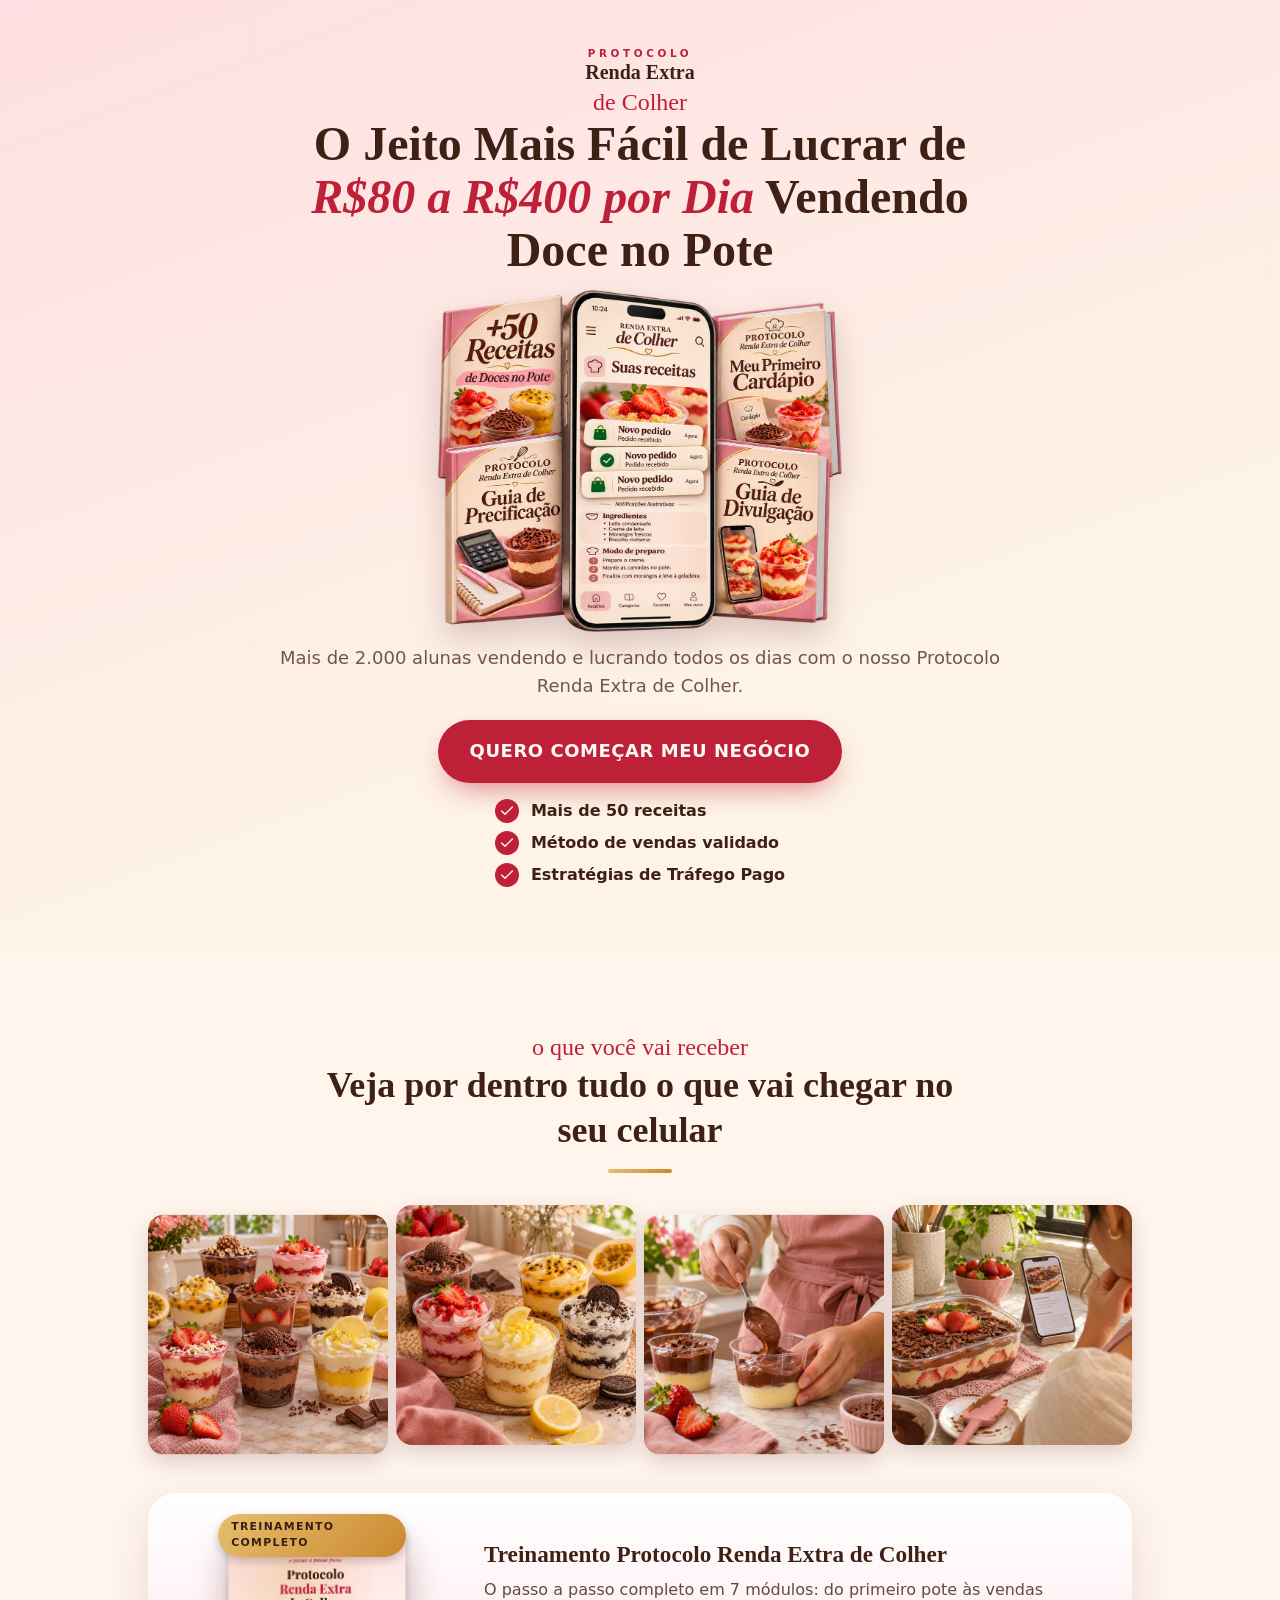
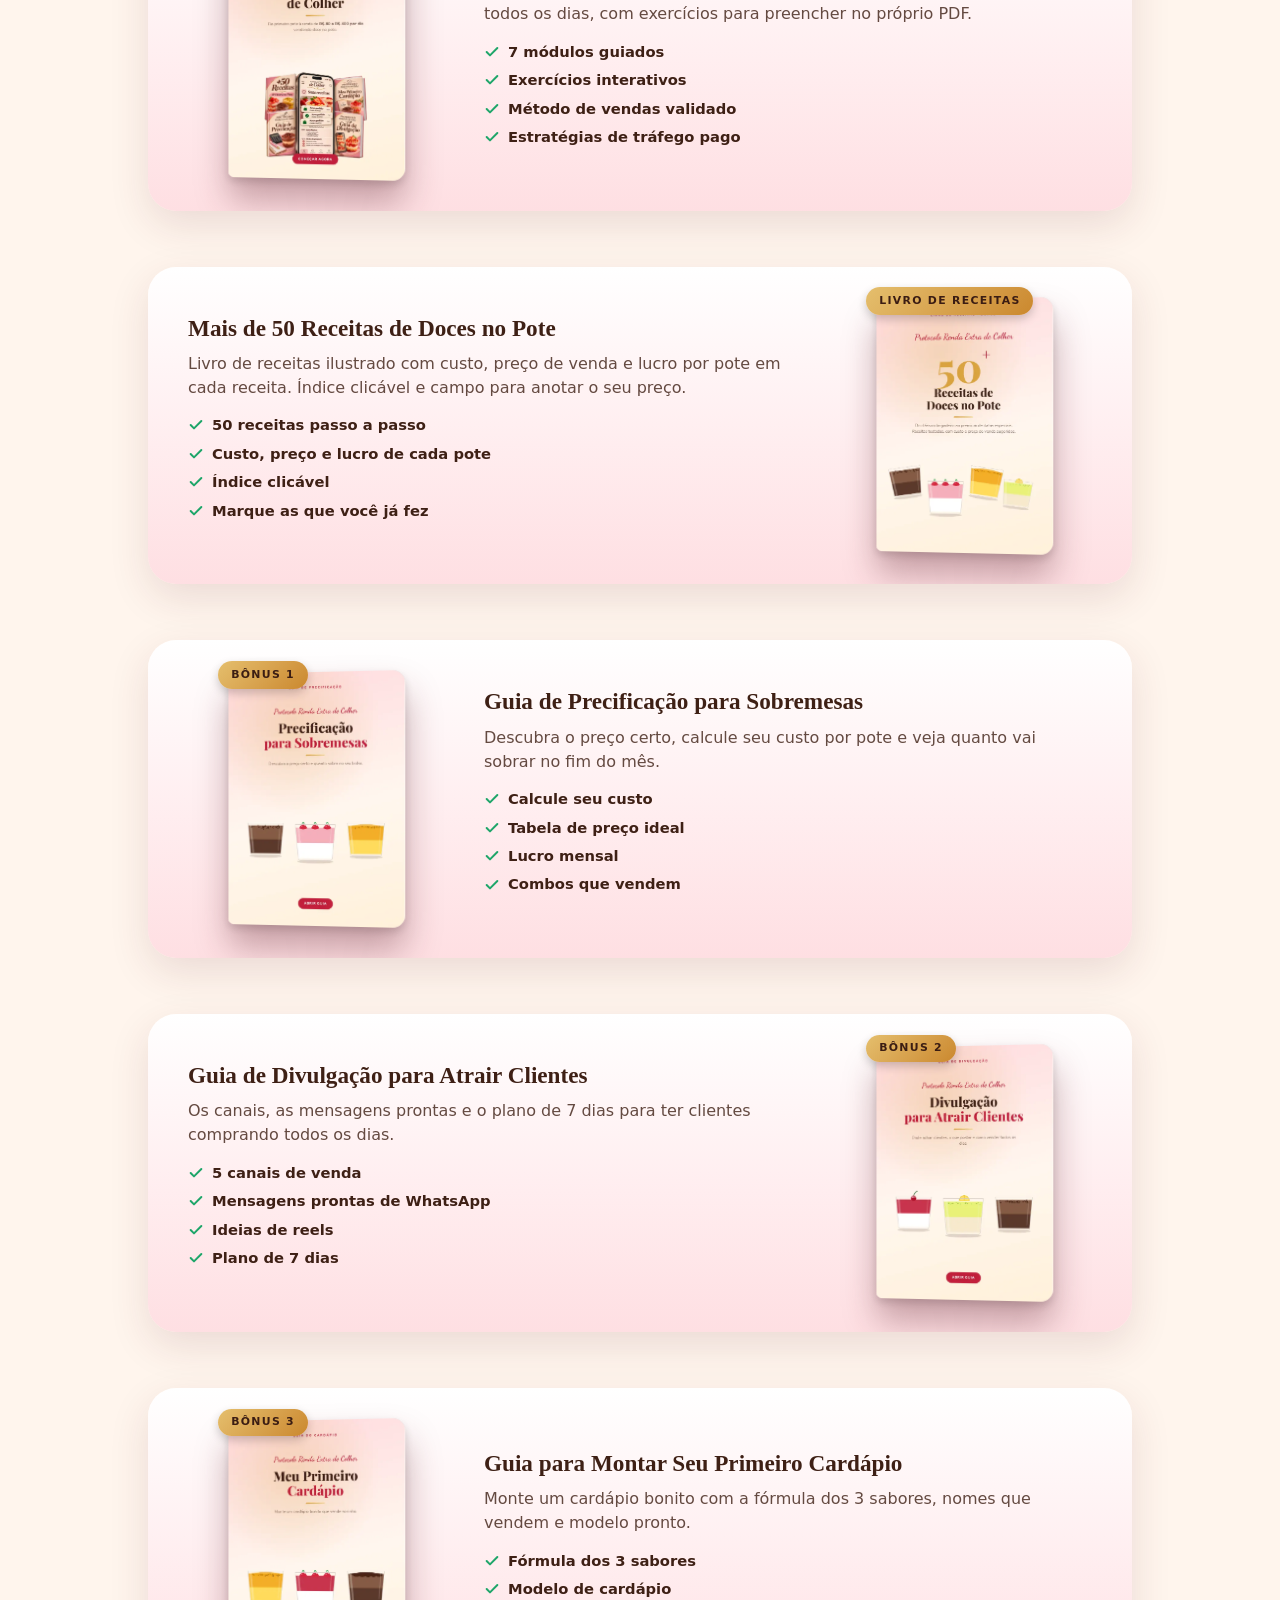
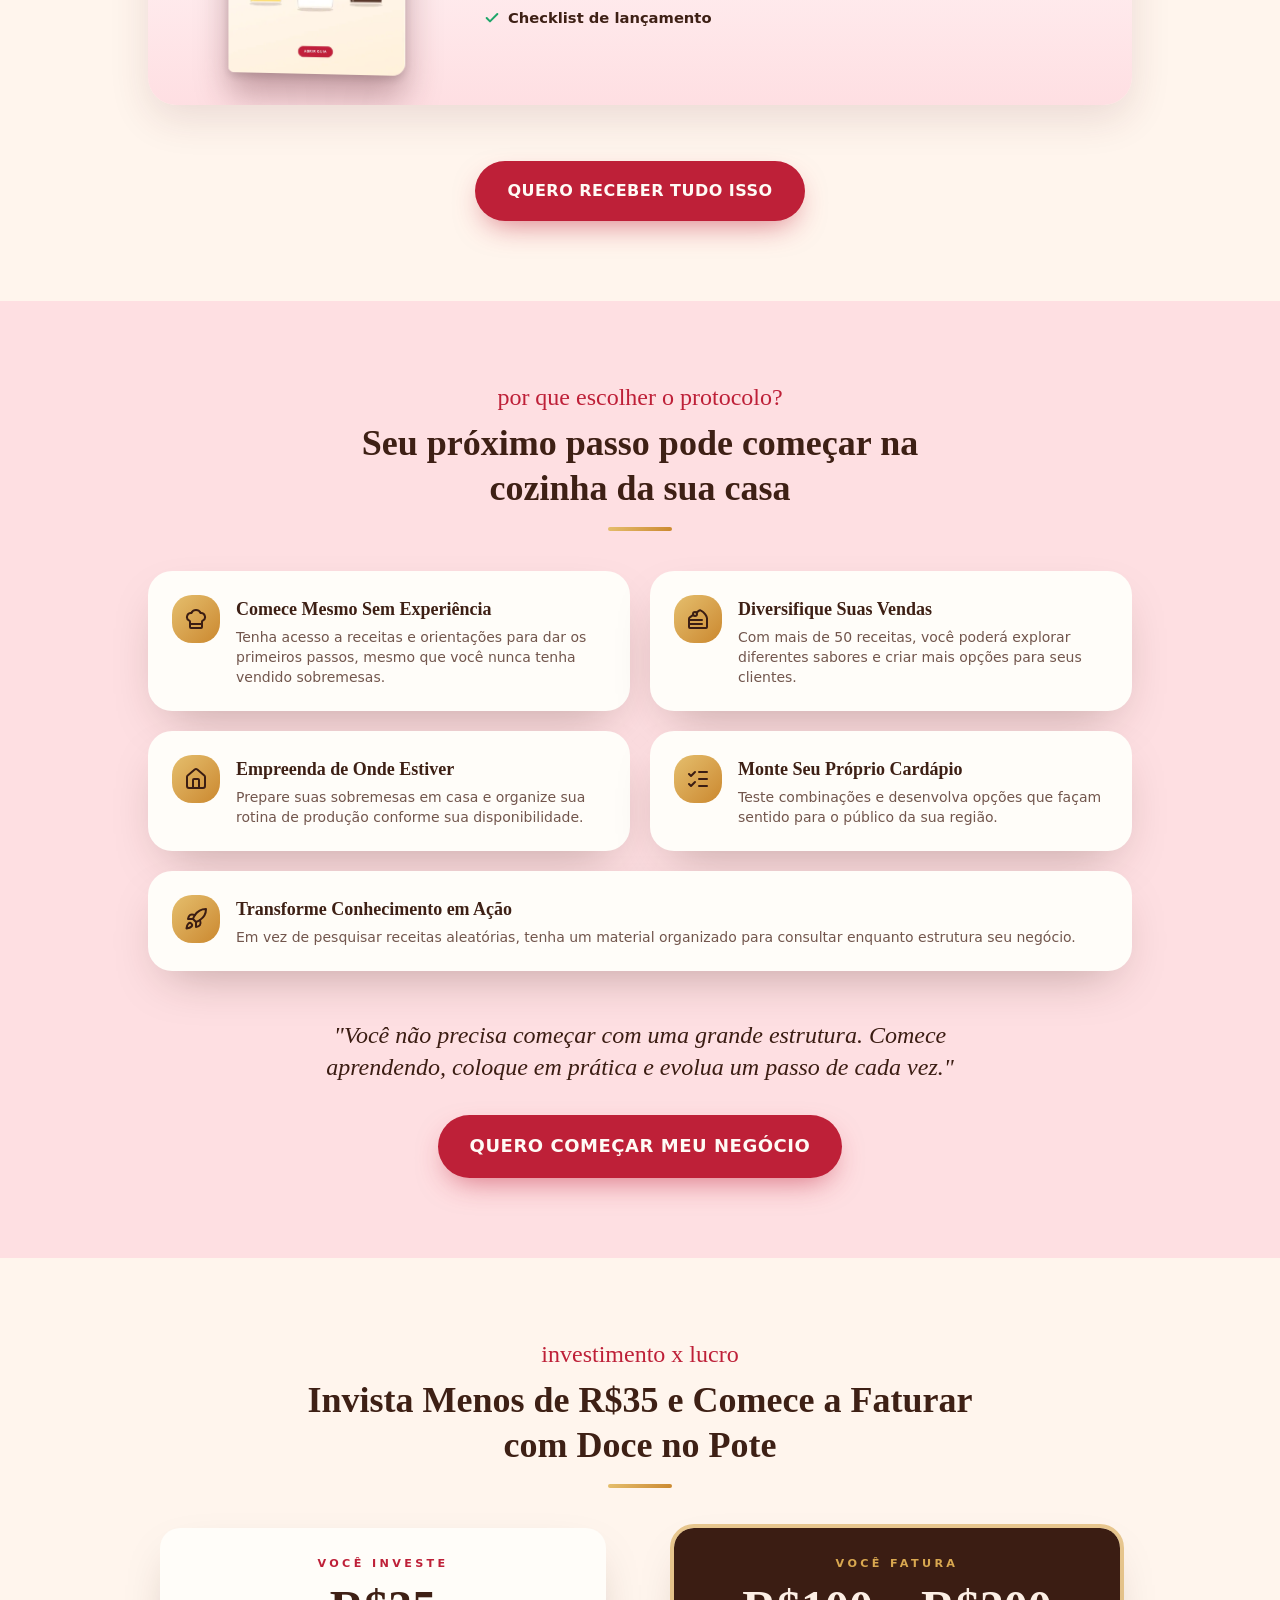
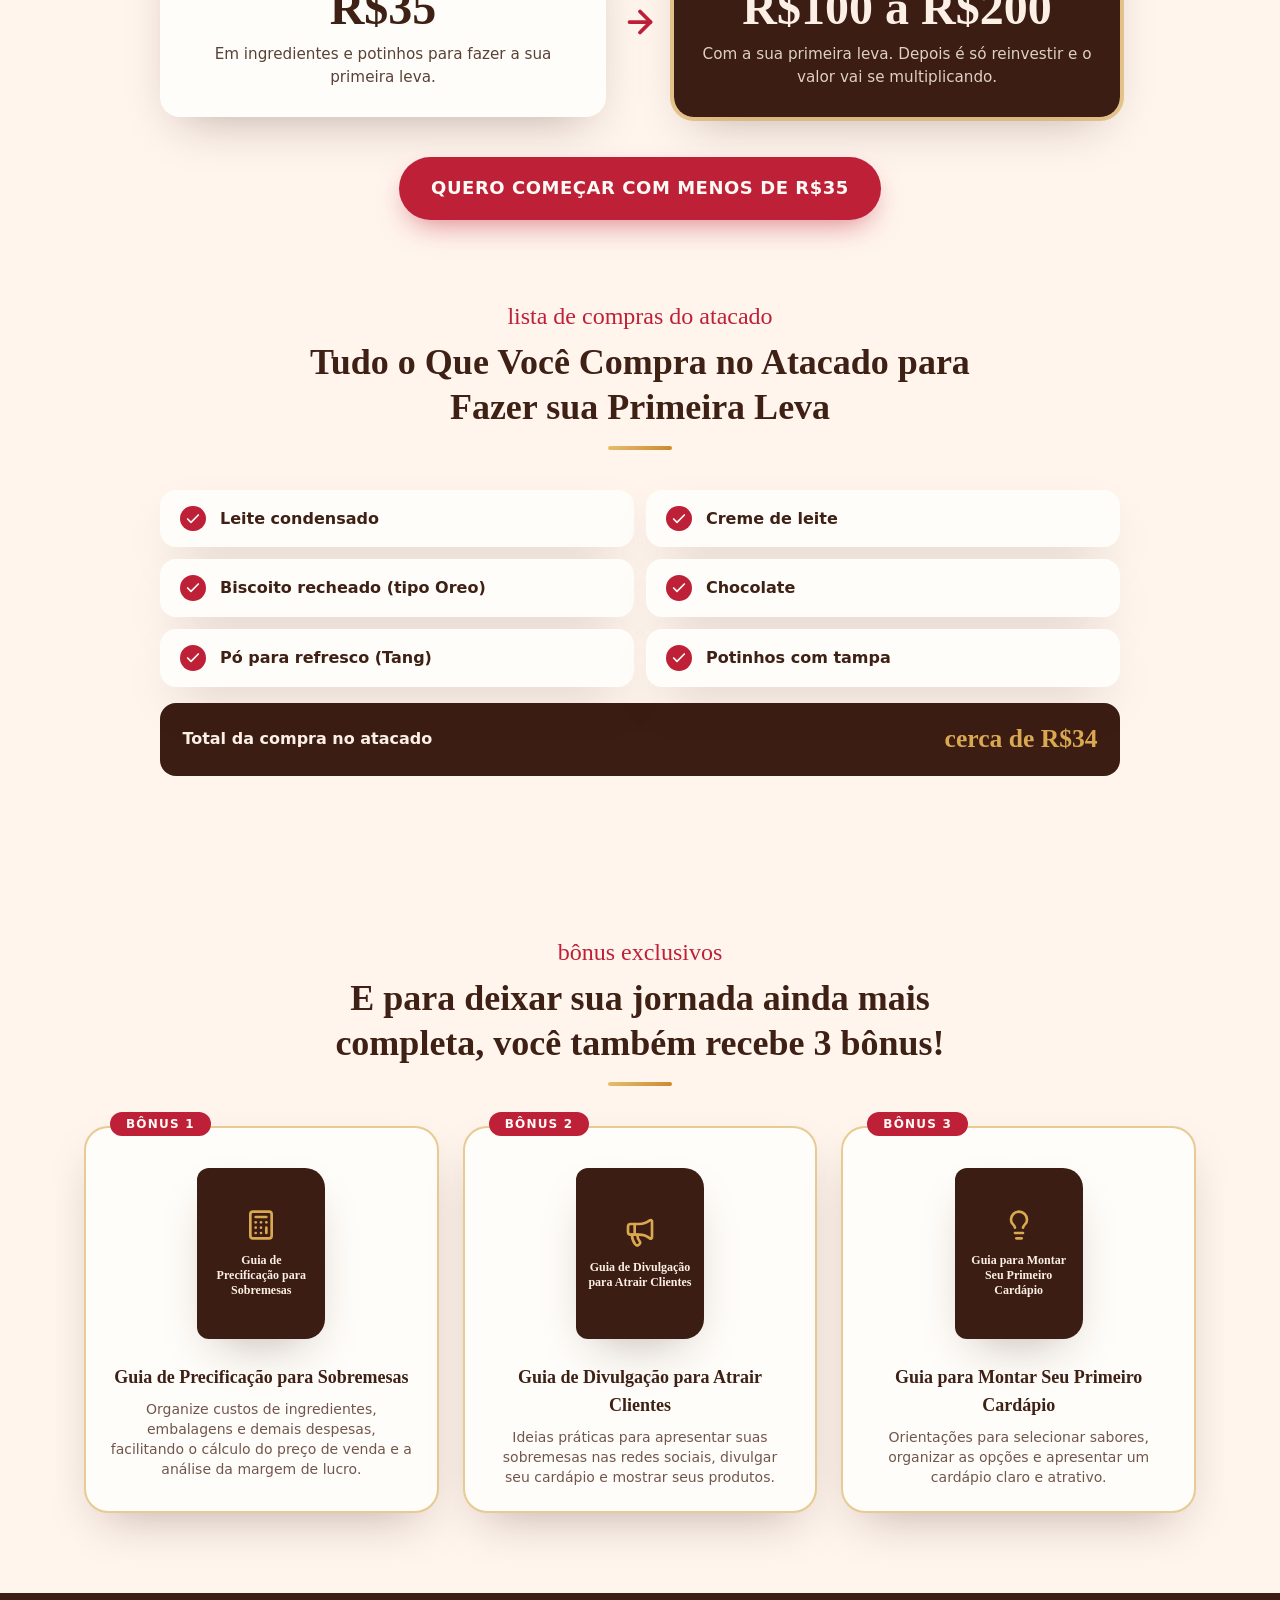
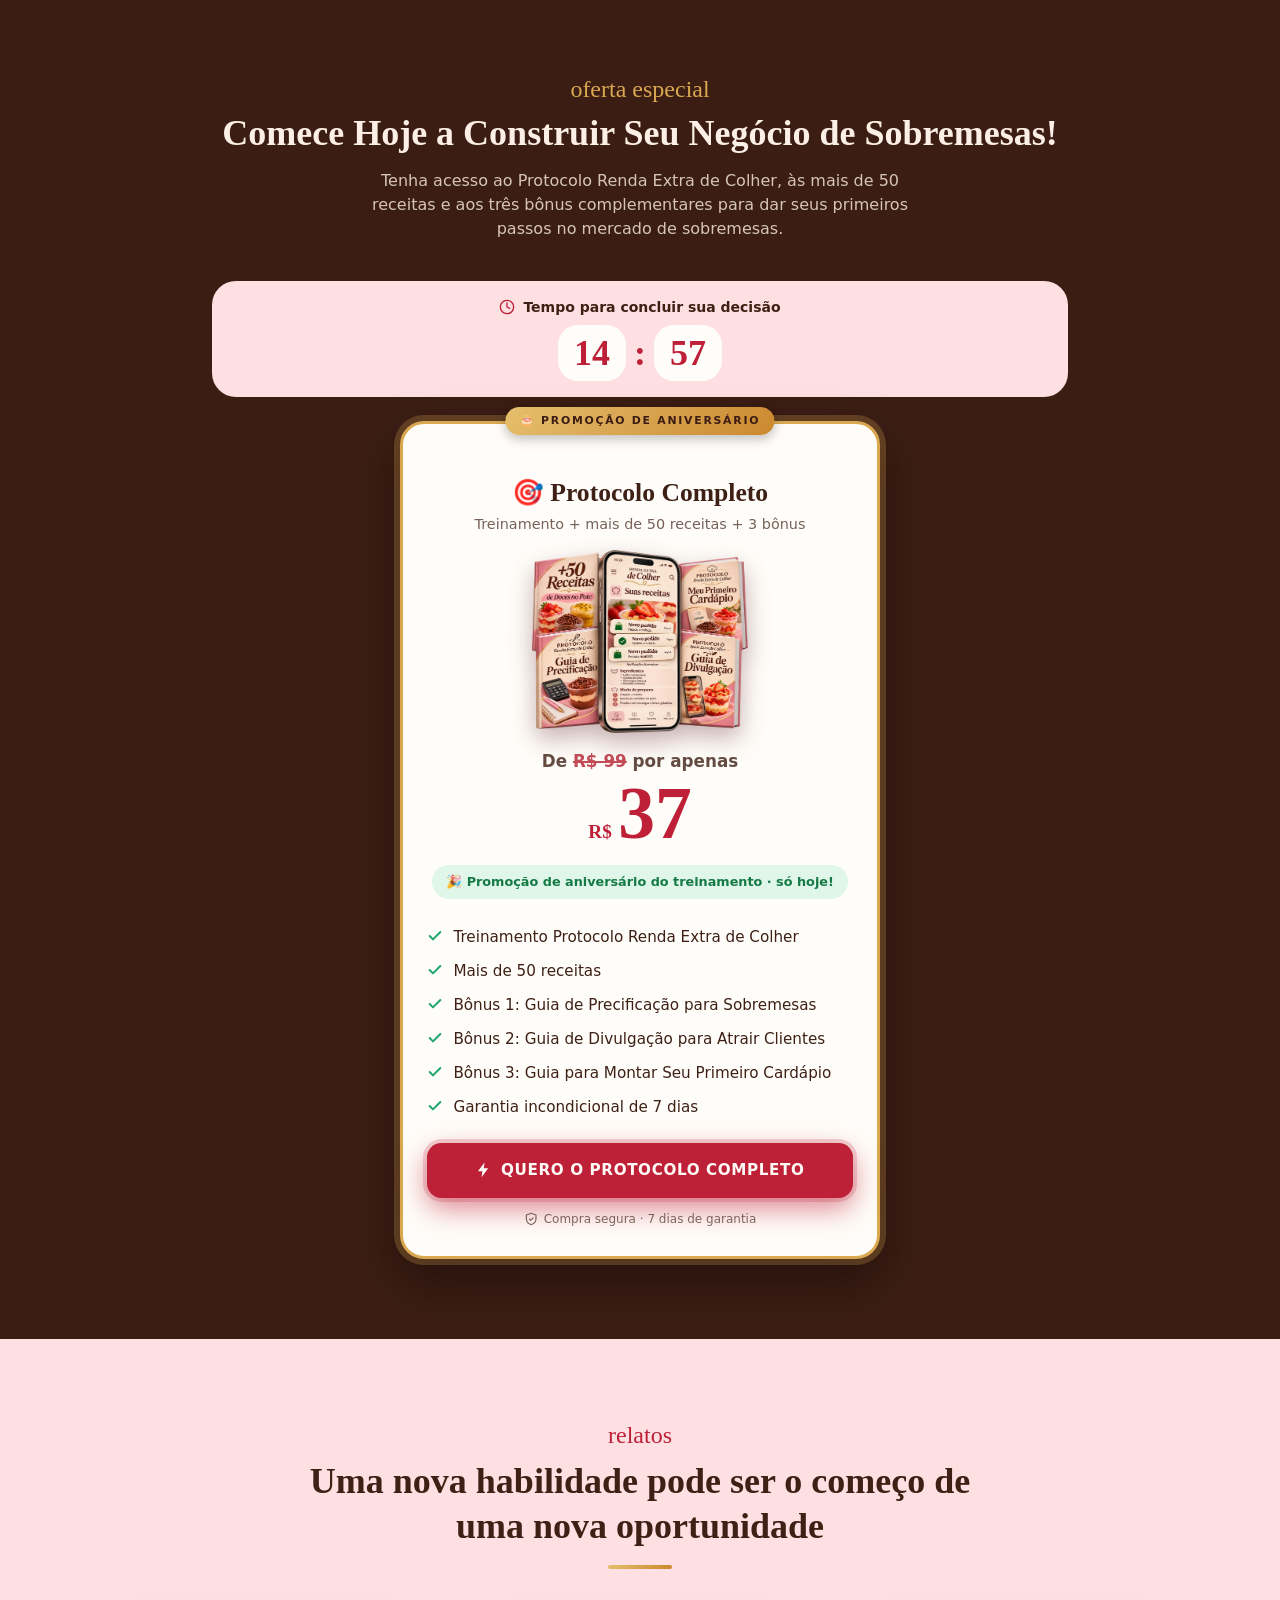
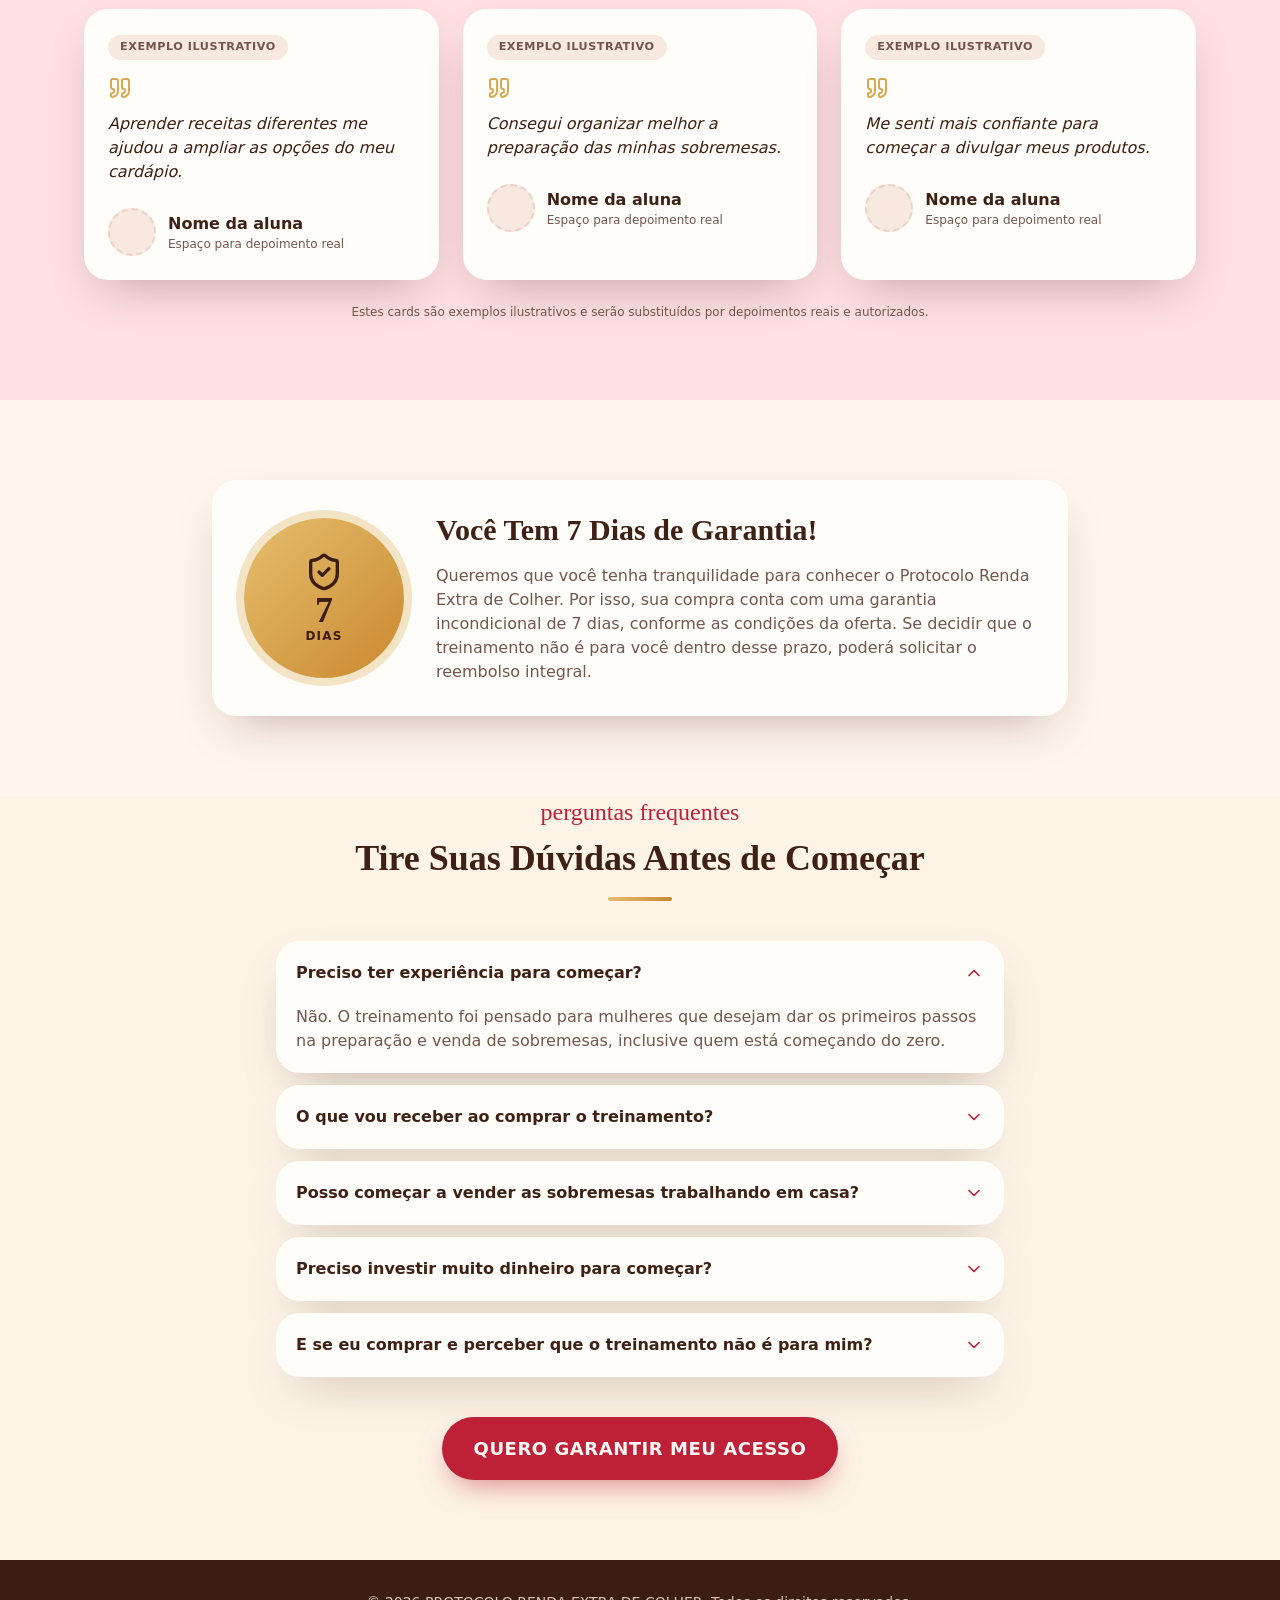
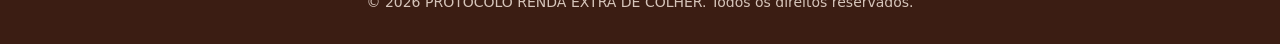
==== commit f020a69e: "Mockup pequeno dentro do card da oferta Co-Authored-By: Claude Sonnet 5.5 <noreply@anthropic.com> Cl" ====
--- a/index.html
+++ b/index.html
@@ -17,11 +17,11 @@
 src="https://www.facebook.com/tr?id=243757197459978&ev=PageView&noscript=1"
 /></noscript>
 <!-- End Meta Pixel Code -->
-<meta charset="utf-8"><meta name="viewport" content="width=device-width, initial-scale=1"><link rel="stylesheet" href="assets/styles-iZSdmtJH.css" data-precedence="default"><link rel="stylesheet" href="assets/custom.css?v=20"><link rel="stylesheet" href="_ext/fonts.googleapis.com/assets/css2" data-precedence="default"><title>Protocolo Renda Extra de Colher | +50 receitas de doce no pote para vender</title><meta name="description" content="Aprenda a preparar e vender doces no pote com um treinamento prático e mais de 50 receitas para começar seu negócio de sobremesas."><meta property="og:title" content="Protocolo Renda Extra de Colher"><meta property="og:description" content="Treinamento com mais de 50 receitas para começar a vender sobremesas de colher em casa."><meta property="og:type" content="website"><meta name="twitter:card" content="summary_large_image"><link rel="icon" href="assets/favicon.ico" type="image/x-icon">
+<meta charset="utf-8"><meta name="viewport" content="width=device-width, initial-scale=1"><link rel="stylesheet" href="assets/styles-iZSdmtJH.css" data-precedence="default"><link rel="stylesheet" href="assets/custom.css?v=21"><link rel="stylesheet" href="_ext/fonts.googleapis.com/assets/css2" data-precedence="default"><title>Protocolo Renda Extra de Colher | +50 receitas de doce no pote para vender</title><meta name="description" content="Aprenda a preparar e vender doces no pote com um treinamento prático e mais de 50 receitas para começar seu negócio de sobremesas."><meta property="og:title" content="Protocolo Renda Extra de Colher"><meta property="og:description" content="Treinamento com mais de 50 receitas para começar a vender sobremesas de colher em casa."><meta property="og:type" content="website"><meta name="twitter:card" content="summary_large_image"><link rel="icon" href="assets/favicon.ico" type="image/x-icon">
 
 <meta name="twitter:title" content="Protocolo Renda Extra de Colher"><meta name="twitter:description" content="Treinamento com mais de 50 receitas para começar a vender sobremesas de colher em casa."><meta property="og:image" content="https://pub-bb2e103a32db4e198524a2e9ed8f35b4.r2.dev/lovp_4zrxkfg8zd8fe9ktkjp98f98vm/05941257d4ef65d3263d71dc8bca81d5_1793140794243.png"><meta name="twitter:image" content="https://pub-bb2e103a32db4e198524a2e9ed8f35b4.r2.dev/lovp_4zrxkfg8zd8fe9ktkjp98f98vm/05941257d4ef65d3263d71dc8bca81d5_1793140794243.png"></head>
 <body>
-<main class="overflow-x-hidden"><section class="bg-hero"><div class="mx-auto max-w-3xl px-5 pb-16 pt-8 md:pt-12"><div class="text-center"><div class="leading-none mb-5"><span class="block text-[0.65rem] font-extrabold tracking-[0.35em] text-primary">PROTOCOLO</span><span class="block font-display text-xl font-extrabold">Renda Extra</span><span class="block font-script text-2xl text-primary">de Colher</span></div><h1 class="text-4xl font-extrabold leading-[1.1] sm:text-5xl">O Jeito Mais Fácil de Lucrar de <span class="italic text-primary">R$80 a R$400 por Dia</span> Vendendo Doce no Pote</h1><div class="mk-wrap"><img class="mk-img" src="assets/mockup.webp" alt="Protocolo Renda Extra de Colher: aplicativo de receitas, mais de 50 receitas, guia de precificação, guia de divulgação e primeiro cardápio" width="1100" height="929" fetchpriority="high" decoding="async"></div><p class="mt-3 text-lg text-muted-foreground">Mais de 2.000 alunas vendendo e lucrando todos os dias com o nosso Protocolo Renda Extra de Colher.</p><div class="mt-5 flex flex-col items-center gap-3"><a href="#oferta" class="btn-cta w-full text-base sm:w-auto sm:text-lg">QUERO COMEÇAR MEU NEGÓCIO</a><ul class="mt-1 space-y-2 text-left"><li class="flex items-center gap-3"><span class="flex h-6 w-6 shrink-0 items-center justify-center rounded-full bg-primary text-primary-foreground"><svg xmlns="http://www.w3.org/2000/svg" width="24" height="24" viewBox="0 0 24 24" fill="none" stroke="currentColor" stroke-width="2" stroke-linecap="round" stroke-linejoin="round" class="h-4 w-4" aria-hidden="true"><path d="M20 6 9 17l-5-5" /></svg></span><span class="font-semibold">Mais de 50 receitas</span></li><li class="flex items-center gap-3"><span class="flex h-6 w-6 shrink-0 items-center justify-center rounded-full bg-primary text-primary-foreground"><svg xmlns="http://www.w3.org/2000/svg" width="24" height="24" viewBox="0 0 24 24" fill="none" stroke="currentColor" stroke-width="2" stroke-linecap="round" stroke-linejoin="round" class="h-4 w-4" aria-hidden="true"><path d="M20 6 9 17l-5-5" /></svg></span><span class="font-semibold">Método de vendas validado</span></li><li class="flex items-center gap-3"><span class="flex h-6 w-6 shrink-0 items-center justify-center rounded-full bg-primary text-primary-foreground"><svg xmlns="http://www.w3.org/2000/svg" width="24" height="24" viewBox="0 0 24 24" fill="none" stroke="currentColor" stroke-width="2" stroke-linecap="round" stroke-linejoin="round" class="h-4 w-4" aria-hidden="true"><path d="M20 6 9 17l-5-5" /></svg></span><span class="font-semibold">Estratégias de Tráfego Pago</span></li></ul></div></div></div></section><section id="receber" class="rc"><div class="rc-head"><p class="font-script text-2xl text-primary">o que você vai receber</p><h2 class="text-3xl font-extrabold leading-tight sm:text-4xl">Veja por dentro tudo o que vai chegar no seu celular</h2><div class="mx-auto mt-4 h-1 w-16 rounded-full bg-gold"></div></div><div class="rc-mosaic"><img src="assets/receber-2.webp" alt="Doces no pote que você aprende a fazer" loading="lazy" width="720" height="720"><img src="assets/receber-4.webp" alt="Doces no pote que você aprende a fazer" loading="lazy" width="720" height="720"><img src="assets/receber-3.webp" alt="Doces no pote que você aprende a fazer" loading="lazy" width="720" height="720"><img src="assets/receber-1.webp" alt="Doces no pote que você aprende a fazer" loading="lazy" width="720" height="720"></div><article class="rc-item"><div class="rc-cover"><span class="rc-tag">Treinamento completo</span><img src="assets/pdf-treino-0.webp" alt="Capa: Treinamento Protocolo Renda Extra de Colher" loading="lazy" width="584" height="827"></div><div class="rc-info"><h3>Treinamento Protocolo Renda Extra de Colher</h3><p>O passo a passo completo em 7 módulos: do primeiro pote às vendas todos os dias, com exercícios para preencher no próprio PDF.</p><ul><li><svg width="16" height="16" viewBox="0 0 24 24" fill="none" stroke="currentColor" stroke-width="3" stroke-linecap="round" stroke-linejoin="round" aria-hidden="true"><path d="M20 6 9 17l-5-5"/></svg>7 módulos guiados</li><li><svg width="16" height="16" viewBox="0 0 24 24" fill="none" stroke="currentColor" stroke-width="3" stroke-linecap="round" stroke-linejoin="round" aria-hidden="true"><path d="M20 6 9 17l-5-5"/></svg>Exercícios interativos</li><li><svg width="16" height="16" viewBox="0 0 24 24" fill="none" stroke="currentColor" stroke-width="3" stroke-linecap="round" stroke-linejoin="round" aria-hidden="true"><path d="M20 6 9 17l-5-5"/></svg>Método de vendas validado</li><li><svg width="16" height="16" viewBox="0 0 24 24" fill="none" stroke="currentColor" stroke-width="3" stroke-linecap="round" stroke-linejoin="round" aria-hidden="true"><path d="M20 6 9 17l-5-5"/></svg>Estratégias de tráfego pago</li></ul></div></article><article class="rc-item"><div class="rc-cover"><span class="rc-tag">Livro de receitas</span><img src="assets/pdf-receitas-0.webp" alt="Capa: Mais de 50 Receitas de Doces no Pote" loading="lazy" width="584" height="827"></div><div class="rc-info"><h3>Mais de 50 Receitas de Doces no Pote</h3><p>Livro de receitas ilustrado com custo, preço de venda e lucro por pote em cada receita. Índice clicável e campo para anotar o seu preço.</p><ul><li><svg width="16" height="16" viewBox="0 0 24 24" fill="none" stroke="currentColor" stroke-width="3" stroke-linecap="round" stroke-linejoin="round" aria-hidden="true"><path d="M20 6 9 17l-5-5"/></svg>50 receitas passo a passo</li><li><svg width="16" height="16" viewBox="0 0 24 24" fill="none" stroke="currentColor" stroke-width="3" stroke-linecap="round" stroke-linejoin="round" aria-hidden="true"><path d="M20 6 9 17l-5-5"/></svg>Custo, preço e lucro de cada pote</li><li><svg width="16" height="16" viewBox="0 0 24 24" fill="none" stroke="currentColor" stroke-width="3" stroke-linecap="round" stroke-linejoin="round" aria-hidden="true"><path d="M20 6 9 17l-5-5"/></svg>Índice clicável</li><li><svg width="16" height="16" viewBox="0 0 24 24" fill="none" stroke="currentColor" stroke-width="3" stroke-linecap="round" stroke-linejoin="round" aria-hidden="true"><path d="M20 6 9 17l-5-5"/></svg>Marque as que você já fez</li></ul></div></article><article class="rc-item"><div class="rc-cover"><span class="rc-tag">Bônus 1</span><img src="assets/pdf-preco-0.webp" alt="Capa: Guia de Precificação para Sobremesas" loading="lazy" width="584" height="827"></div><div class="rc-info"><h3>Guia de Precificação para Sobremesas</h3><p>Descubra o preço certo, calcule seu custo por pote e veja quanto vai sobrar no fim do mês.</p><ul><li><svg width="16" height="16" viewBox="0 0 24 24" fill="none" stroke="currentColor" stroke-width="3" stroke-linecap="round" stroke-linejoin="round" aria-hidden="true"><path d="M20 6 9 17l-5-5"/></svg>Calcule seu custo</li><li><svg width="16" height="16" viewBox="0 0 24 24" fill="none" stroke="currentColor" stroke-width="3" stroke-linecap="round" stroke-linejoin="round" aria-hidden="true"><path d="M20 6 9 17l-5-5"/></svg>Tabela de preço ideal</li><li><svg width="16" height="16" viewBox="0 0 24 24" fill="none" stroke="currentColor" stroke-width="3" stroke-linecap="round" stroke-linejoin="round" aria-hidden="true"><path d="M20 6 9 17l-5-5"/></svg>Lucro mensal</li><li><svg width="16" height="16" viewBox="0 0 24 24" fill="none" stroke="currentColor" stroke-width="3" stroke-linecap="round" stroke-linejoin="round" aria-hidden="true"><path d="M20 6 9 17l-5-5"/></svg>Combos que vendem</li></ul></div></article><article class="rc-item"><div class="rc-cover"><span class="rc-tag">Bônus 2</span><img src="assets/pdf-divulga-0.webp" alt="Capa: Guia de Divulgação para Atrair Clientes" loading="lazy" width="584" height="827"></div><div class="rc-info"><h3>Guia de Divulgação para Atrair Clientes</h3><p>Os canais, as mensagens prontas e o plano de 7 dias para ter clientes comprando todos os dias.</p><ul><li><svg width="16" height="16" viewBox="0 0 24 24" fill="none" stroke="currentColor" stroke-width="3" stroke-linecap="round" stroke-linejoin="round" aria-hidden="true"><path d="M20 6 9 17l-5-5"/></svg>5 canais de venda</li><li><svg width="16" height="16" viewBox="0 0 24 24" fill="none" stroke="currentColor" stroke-width="3" stroke-linecap="round" stroke-linejoin="round" aria-hidden="true"><path d="M20 6 9 17l-5-5"/></svg>Mensagens prontas de WhatsApp</li><li><svg width="16" height="16" viewBox="0 0 24 24" fill="none" stroke="currentColor" stroke-width="3" stroke-linecap="round" stroke-linejoin="round" aria-hidden="true"><path d="M20 6 9 17l-5-5"/></svg>Ideias de reels</li><li><svg width="16" height="16" viewBox="0 0 24 24" fill="none" stroke="currentColor" stroke-width="3" stroke-linecap="round" stroke-linejoin="round" aria-hidden="true"><path d="M20 6 9 17l-5-5"/></svg>Plano de 7 dias</li></ul></div></article><article class="rc-item"><div class="rc-cover"><span class="rc-tag">Bônus 3</span><img src="assets/pdf-cardapio-0.webp" alt="Capa: Guia para Montar Seu Primeiro Cardápio" loading="lazy" width="584" height="827"></div><div class="rc-info"><h3>Guia para Montar Seu Primeiro Cardápio</h3><p>Monte um cardápio bonito com a fórmula dos 3 sabores, nomes que vendem e modelo pronto.</p><ul><li><svg width="16" height="16" viewBox="0 0 24 24" fill="none" stroke="currentColor" stroke-width="3" stroke-linecap="round" stroke-linejoin="round" aria-hidden="true"><path d="M20 6 9 17l-5-5"/></svg>Fórmula dos 3 sabores</li><li><svg width="16" height="16" viewBox="0 0 24 24" fill="none" stroke="currentColor" stroke-width="3" stroke-linecap="round" stroke-linejoin="round" aria-hidden="true"><path d="M20 6 9 17l-5-5"/></svg>Modelo de cardápio</li><li><svg width="16" height="16" viewBox="0 0 24 24" fill="none" stroke="currentColor" stroke-width="3" stroke-linecap="round" stroke-linejoin="round" aria-hidden="true"><path d="M20 6 9 17l-5-5"/></svg>Checklist de lançamento</li></ul></div></article><div class="rc-cta"><a href="#oferta" class="btn-cta">QUERO RECEBER TUDO ISSO</a></div></section><section class="bg-blush py-20"><div class="mx-auto max-w-5xl px-5"><div class="mx-auto mb-10 max-w-2xl text-center"><p class="mb-2 font-script text-2xl text-primary">por que escolher o protocolo?</p><h2 class="text-3xl font-extrabold leading-tight sm:text-4xl">Seu próximo passo pode começar na cozinha da sua casa</h2><div class="mx-auto mt-4 h-1 w-16 rounded-full bg-gold"></div></div><div class="grid gap-5 md:grid-cols-2"><div class="flex gap-4 rounded-2xl bg-card p-6 shadow-soft"><div class="flex h-12 w-12 shrink-0 items-center justify-center rounded-xl bg-gold text-chocolate"><svg xmlns="http://www.w3.org/2000/svg" width="24" height="24" viewBox="0 0 24 24" fill="none" stroke="currentColor" stroke-width="2" stroke-linecap="round" stroke-linejoin="round" class="lucide lucide-chef-hat h-6 w-6" aria-hidden="true"><path d="M17 21a1 1 0 0 0 1-1v-5.35c0-.457.316-.844.727-1.041a4 4 0 0 0-2.134-7.589 5 5 0 0 0-9.186 0 4 4 0 0 0-2.134 7.588c.411.198.727.585.727 1.041V20a1 1 0 0 0 1 1Z" /><path d="M6 17h12" /></svg></div><div><h3 class="text-lg font-bold">Comece Mesmo Sem Experiência</h3><p class="mt-1 text-sm text-muted-foreground">Tenha acesso a receitas e orientações para dar os primeiros passos, mesmo que você nunca tenha vendido sobremesas.</p></div></div><div class="flex gap-4 rounded-2xl bg-card p-6 shadow-soft"><div class="flex h-12 w-12 shrink-0 items-center justify-center rounded-xl bg-gold text-chocolate"><svg xmlns="http://www.w3.org/2000/svg" width="24" height="24" viewBox="0 0 24 24" fill="none" stroke="currentColor" stroke-width="2" stroke-linecap="round" stroke-linejoin="round" class="lucide lucide-cake-slice h-6 w-6" aria-hidden="true"><path d="M16 13H3" /><path d="M16 17H3" /><path d="m7.2 7.9-3.388 2.5A2 2 0 0 0 3 12.01V20a1 1 0 0 0 1 1h16a1 1 0 0 0 1-1v-8.654c0-2-2.44-6.026-6.44-8.026a1 1 0 0 0-1.082.057L10.4 5.6" /><circle cx="9" cy="7" r="2" /></svg></div><div><h3 class="text-lg font-bold">Diversifique Suas Vendas</h3><p class="mt-1 text-sm text-muted-foreground">Com mais de 50 receitas, você poderá explorar diferentes sabores e criar mais opções para seus clientes.</p></div></div><div class="flex gap-4 rounded-2xl bg-card p-6 shadow-soft"><div class="flex h-12 w-12 shrink-0 items-center justify-center rounded-xl bg-gold text-chocolate"><svg xmlns="http://www.w3.org/2000/svg" width="24" height="24" viewBox="0 0 24 24" fill="none" stroke="currentColor" stroke-width="2" stroke-linecap="round" stroke-linejoin="round" class="lucide lucide-house h-6 w-6" aria-hidden="true"><path d="M15 21v-8a1 1 0 0 0-1-1h-4a1 1 0 0 0-1 1v8" /><path d="M3 10a2 2 0 0 1 .709-1.528l7-6a2 2 0 0 1 2.582 0l7 6A2 2 0 0 1 21 10v9a2 2 0 0 1-2 2H5a2 2 0 0 1-2-2z" /></svg></div><div><h3 class="text-lg font-bold">Empreenda de Onde Estiver</h3><p class="mt-1 text-sm text-muted-foreground">Prepare suas sobremesas em casa e organize sua rotina de produção conforme sua disponibilidade.</p></div></div><div class="flex gap-4 rounded-2xl bg-card p-6 shadow-soft"><div class="flex h-12 w-12 shrink-0 items-center justify-center rounded-xl bg-gold text-chocolate"><svg xmlns="http://www.w3.org/2000/svg" width="24" height="24" viewBox="0 0 24 24" fill="none" stroke="currentColor" stroke-width="2" stroke-linecap="round" stroke-linejoin="round" class="lucide lucide-list-checks h-6 w-6" aria-hidden="true"><path d="M13 5h8" /><path d="M13 12h8" /><path d="M13 19h8" /><path d="m3 17 2 2 4-4" /><path d="m3 7 2 2 4-4" /></svg></div><div><h3 class="text-lg font-bold">Monte Seu Próprio Cardápio</h3><p class="mt-1 text-sm text-muted-foreground">Teste combinações e desenvolva opções que façam sentido para o público da sua região.</p></div></div><div class="flex gap-4 rounded-2xl bg-card p-6 shadow-soft md:col-span-2"><div class="flex h-12 w-12 shrink-0 items-center justify-center rounded-xl bg-gold text-chocolate"><svg xmlns="http://www.w3.org/2000/svg" width="24" height="24" viewBox="0 0 24 24" fill="none" stroke="currentColor" stroke-width="2" stroke-linecap="round" stroke-linejoin="round" class="lucide lucide-rocket h-6 w-6" aria-hidden="true"><path d="M12 15v5s3.03-.55 4-2c1.08-1.62 0-5 0-5" /><path d="M4.5 16.5c-1.5 1.26-2 5-2 5s3.74-.5 5-2c.71-.84.7-2.13-.09-2.91a2.18 2.18 0 0 0-2.91-.09" /><path d="M9 12a22 22 0 0 1 2-3.95A12.88 12.88 0 0 1 22 2c0 2.72-.78 7.5-6 11a22.4 22.4 0 0 1-4 2z" /><path d="M9 12H4s.55-3.03 2-4c1.62-1.08 5 .05 5 .05" /></svg></div><div><h3 class="text-lg font-bold">Transforme Conhecimento em Ação</h3><p class="mt-1 text-sm text-muted-foreground">Em vez de pesquisar receitas aleatórias, tenha um material organizado para consultar enquanto estrutura seu negócio.</p></div></div></div><blockquote class="mx-auto mt-12 max-w-2xl text-center font-display text-xl italic text-chocolate sm:text-2xl">"Você não precisa começar com uma grande estrutura. Comece aprendendo, coloque em prática e evolua um passo de cada vez."</blockquote><div class="mt-8 text-center"><a href="#oferta" class="btn-cta w-full text-base sm:w-auto sm:text-lg">QUERO COMEÇAR MEU NEGÓCIO</a></div></div></section><section class="ix-section"><div class="ix-wrap"><div class="mx-auto mb-10 max-w-2xl text-center"><p class="mb-2 font-script text-2xl text-primary">investimento x lucro</p><h2 class="text-3xl font-extrabold leading-tight sm:text-4xl">Invista Menos de R$35 e Comece a Faturar com Doce no Pote</h2><div class="mx-auto mt-4 h-1 w-16 rounded-full bg-gold"></div></div><div class="ix-grid"><div class="ix-card"><span class="ix-label">Você investe</span><span class="ix-value">R$35</span><p class="ix-sub">Em ingredientes e potinhos para fazer a sua primeira leva.</p></div><div class="ix-arrow"><svg width="36" height="36" xmlns="http://www.w3.org/2000/svg" viewBox="0 0 24 24" fill="none" stroke="currentColor" stroke-width="2.5" stroke-linecap="round" stroke-linejoin="round" aria-hidden="true"><path d="M5 12h14" /><path d="m12 5 7 7-7 7" /></svg></div><div class="ix-card ix-hot"><span class="ix-label">Você fatura</span><span class="ix-value">R$100 a R$200</span><p class="ix-sub">Com a sua primeira leva. Depois é só reinvestir e o valor vai se multiplicando.</p></div></div><div class="ix-cta"><a href="#oferta" class="btn-cta w-full text-base sm:w-auto sm:text-lg">QUERO COMEÇAR COM MENOS DE R$35</a></div></div></section><section class="ix-section" style="padding-top:0"><div class="ix-wrap"><div class="mx-auto mb-10 max-w-2xl text-center"><p class="mb-2 font-script text-2xl text-primary">lista de compras do atacado</p><h2 class="text-3xl font-extrabold leading-tight sm:text-4xl">Tudo o Que Você Compra no Atacado para Fazer sua Primeira Leva</h2><div class="mx-auto mt-4 h-1 w-16 rounded-full bg-gold"></div></div><div class="sl-grid"><div class="sl-item"><span class="sl-ok"><svg width="16" height="16" xmlns="http://www.w3.org/2000/svg" viewBox="0 0 24 24" fill="none" stroke="currentColor" stroke-width="2.5" stroke-linecap="round" stroke-linejoin="round" aria-hidden="true"><path d="M20 6 9 17l-5-5" /></svg></span><span>Leite condensado</span></div><div class="sl-item"><span class="sl-ok"><svg width="16" height="16" xmlns="http://www.w3.org/2000/svg" viewBox="0 0 24 24" fill="none" stroke="currentColor" stroke-width="2.5" stroke-linecap="round" stroke-linejoin="round" aria-hidden="true"><path d="M20 6 9 17l-5-5" /></svg></span><span>Creme de leite</span></div><div class="sl-item"><span class="sl-ok"><svg width="16" height="16" xmlns="http://www.w3.org/2000/svg" viewBox="0 0 24 24" fill="none" stroke="currentColor" stroke-width="2.5" stroke-linecap="round" stroke-linejoin="round" aria-hidden="true"><path d="M20 6 9 17l-5-5" /></svg></span><span>Biscoito recheado (tipo Oreo)</span></div><div class="sl-item"><span class="sl-ok"><svg width="16" height="16" xmlns="http://www.w3.org/2000/svg" viewBox="0 0 24 24" fill="none" stroke="currentColor" stroke-width="2.5" stroke-linecap="round" stroke-linejoin="round" aria-hidden="true"><path d="M20 6 9 17l-5-5" /></svg></span><span>Chocolate</span></div><div class="sl-item"><span class="sl-ok"><svg width="16" height="16" xmlns="http://www.w3.org/2000/svg" viewBox="0 0 24 24" fill="none" stroke="currentColor" stroke-width="2.5" stroke-linecap="round" stroke-linejoin="round" aria-hidden="true"><path d="M20 6 9 17l-5-5" /></svg></span><span>Pó para refresco (Tang)</span></div><div class="sl-item"><span class="sl-ok"><svg width="16" height="16" xmlns="http://www.w3.org/2000/svg" viewBox="0 0 24 24" fill="none" stroke="currentColor" stroke-width="2.5" stroke-linecap="round" stroke-linejoin="round" aria-hidden="true"><path d="M20 6 9 17l-5-5" /></svg></span><span>Potinhos com tampa</span></div></div><div class="sl-total"><span>Total da compra no atacado</span><b>cerca de R$34</b></div></div></section><section class="mx-auto max-w-6xl px-5 py-20"><div class="mx-auto mb-10 max-w-2xl text-center"><p class="mb-2 font-script text-2xl text-primary">bônus exclusivos</p><h2 class="text-3xl font-extrabold leading-tight sm:text-4xl">E para deixar sua jornada ainda mais completa, você também recebe 3 bônus!</h2><div class="mx-auto mt-4 h-1 w-16 rounded-full bg-gold"></div></div><div class="grid gap-6 md:grid-cols-3"><article class="relative rounded-2xl border-2 border-gold/60 bg-card p-6 pt-10 shadow-soft"><span class="absolute -top-4 left-6 rounded-full bg-primary px-4 py-1 text-xs font-extrabold tracking-widest text-primary-foreground">BÔNUS <!-- -->1</span><div class="mx-auto mb-6 flex aspect-[3/4] w-32 flex-col items-center justify-center gap-3 rounded-r-xl rounded-l-sm bg-chocolate p-3 text-center text-chocolate-foreground shadow-soft"><svg xmlns="http://www.w3.org/2000/svg" width="24" height="24" viewBox="0 0 24 24" fill="none" stroke="currentColor" stroke-width="2" stroke-linecap="round" stroke-linejoin="round" class="lucide lucide-calculator h-8 w-8 text-gold" aria-hidden="true"><rect width="16" height="20" x="4" y="2" rx="2" /><line x1="8" x2="16" y1="6" y2="6" /><line x1="16" x2="16" y1="14" y2="18" /><path d="M16 10h.01" /><path d="M12 10h.01" /><path d="M8 10h.01" /><path d="M12 14h.01" /><path d="M8 14h.01" /><path d="M12 18h.01" /><path d="M8 18h.01" /></svg><span class="font-display text-xs font-bold leading-tight">Guia de Precificação para Sobremesas</span></div><h3 class="text-center text-lg font-bold">Guia de Precificação para Sobremesas</h3><p class="mt-2 text-center text-sm text-muted-foreground">Organize custos de ingredientes, embalagens e demais despesas, facilitando o cálculo do preço de venda e a análise da margem de lucro.</p></article><article class="relative rounded-2xl border-2 border-gold/60 bg-card p-6 pt-10 shadow-soft"><span class="absolute -top-4 left-6 rounded-full bg-primary px-4 py-1 text-xs font-extrabold tracking-widest text-primary-foreground">BÔNUS <!-- -->2</span><div class="mx-auto mb-6 flex aspect-[3/4] w-32 flex-col items-center justify-center gap-3 rounded-r-xl rounded-l-sm bg-chocolate p-3 text-center text-chocolate-foreground shadow-soft"><svg xmlns="http://www.w3.org/2000/svg" width="24" height="24" viewBox="0 0 24 24" fill="none" stroke="currentColor" stroke-width="2" stroke-linecap="round" stroke-linejoin="round" class="lucide lucide-megaphone h-8 w-8 text-gold" aria-hidden="true"><path d="M11 6a13 13 0 0 0 8.4-2.8A1 1 0 0 1 21 4v12a1 1 0 0 1-1.6.8A13 13 0 0 0 11 14H5a2 2 0 0 1-2-2V8a2 2 0 0 1 2-2z" /><path d="M6 14a12 12 0 0 0 2.4 7.2 2 2 0 0 0 3.2-2.4A8 8 0 0 1 10 14" /><path d="M8 6v8" /></svg><span class="font-display text-xs font-bold leading-tight">Guia de Divulgação para Atrair Clientes</span></div><h3 class="text-center text-lg font-bold">Guia de Divulgação para Atrair Clientes</h3><p class="mt-2 text-center text-sm text-muted-foreground">Ideias práticas para apresentar suas sobremesas nas redes sociais, divulgar seu cardápio e mostrar seus produtos.</p></article><article class="relative rounded-2xl border-2 border-gold/60 bg-card p-6 pt-10 shadow-soft"><span class="absolute -top-4 left-6 rounded-full bg-primary px-4 py-1 text-xs font-extrabold tracking-widest text-primary-foreground">BÔNUS <!-- -->3</span><div class="mx-auto mb-6 flex aspect-[3/4] w-32 flex-col items-center justify-center gap-3 rounded-r-xl rounded-l-sm bg-chocolate p-3 text-center text-chocolate-foreground shadow-soft"><svg xmlns="http://www.w3.org/2000/svg" width="24" height="24" viewBox="0 0 24 24" fill="none" stroke="currentColor" stroke-width="2" stroke-linecap="round" stroke-linejoin="round" class="lucide lucide-lightbulb h-8 w-8 text-gold" aria-hidden="true"><path d="M15 14c.2-1 .7-1.7 1.5-2.5 1-.9 1.5-2.2 1.5-3.5A6 6 0 0 0 6 8c0 1 .2 2.2 1.5 3.5.7.7 1.3 1.5 1.5 2.5" /><path d="M9 18h6" /><path d="M10 22h4" /></svg><span class="font-display text-xs font-bold leading-tight">Guia para Montar Seu Primeiro Cardápio</span></div><h3 class="text-center text-lg font-bold">Guia para Montar Seu Primeiro Cardápio</h3><p class="mt-2 text-center text-sm text-muted-foreground">Orientações para selecionar sabores, organizar as opções e apresentar um cardápio claro e atrativo.</p></article></div></section><section id="oferta" class="scroll-mt-4 bg-chocolate py-20 text-chocolate-foreground"><div class="mx-auto max-w-4xl px-5 text-center"><p class="font-script text-2xl text-gold">oferta especial</p><h2 class="mt-2 text-3xl font-extrabold sm:text-4xl">Comece Hoje a Construir Seu Negócio de Sobremesas!</h2><p class="mx-auto mt-4 max-w-xl text-chocolate-foreground/80">Tenha acesso ao Protocolo Renda Extra de Colher, às mais de 50 receitas e aos três bônus complementares para dar seus primeiros passos no mercado de sobremesas.</p><div class="mt-10 rounded-2xl bg-blush p-4 text-center" style="color:var(--card-foreground)"><p class="flex items-center justify-center gap-2 text-sm font-bold"><svg xmlns="http://www.w3.org/2000/svg" width="24" height="24" viewBox="0 0 24 24" fill="none" stroke="currentColor" stroke-width="2" stroke-linecap="round" stroke-linejoin="round" class="lucide lucide-clock h-4 w-4 text-primary" aria-hidden="true"><circle cx="12" cy="12" r="10" /><path d="M12 6v6l4 2" /></svg>Tempo para concluir sua decisão</p><div class="mt-2 flex items-center justify-center gap-2 font-display text-4xl font-extrabold text-primary" aria-live="polite"><span class="rounded-xl bg-card px-4 py-2 tabular-nums">15</span>:<span class="rounded-xl bg-card px-4 py-2 tabular-nums">00</span></div></div><div class="of-mk"><img src="assets/mockup.webp" alt="Tudo o que você recebe: treinamento, mais de 50 receitas e 3 guias bônus" loading="lazy" width="1100" height="929"></div><div class="of-grid of-single"><div class="of-card of-best"><span class="of-tag of-tag-hot">🎂 PROMOÇÃO DE ANIVERSÁRIO</span><h3 class="of-title">🎯 Protocolo Completo</h3><p class="of-sub">Treinamento + mais de 50 receitas + 3 bônus</p><div class="of-was">De <s>R$ 99</s> por apenas</div><div class="of-price of-price-hot"><small>R$</small><b>37</b></div><div class="of-save">🎉 Promoção de aniversário do treinamento · só hoje!</div><ul class="of-list"><li><span class="of-ck"><svg width="16" height="16" viewBox="0 0 24 24" fill="none" stroke="currentColor" stroke-width="3" stroke-linecap="round" stroke-linejoin="round" aria-hidden="true"><path d="M20 6 9 17l-5-5" /></svg></span><span>Treinamento Protocolo Renda Extra de Colher</span></li><li><span class="of-ck"><svg width="16" height="16" viewBox="0 0 24 24" fill="none" stroke="currentColor" stroke-width="3" stroke-linecap="round" stroke-linejoin="round" aria-hidden="true"><path d="M20 6 9 17l-5-5" /></svg></span><span>Mais de 50 receitas</span></li><li><span class="of-ck"><svg width="16" height="16" viewBox="0 0 24 24" fill="none" stroke="currentColor" stroke-width="3" stroke-linecap="round" stroke-linejoin="round" aria-hidden="true"><path d="M20 6 9 17l-5-5" /></svg></span><span>Bônus 1: Guia de Precificação para Sobremesas</span></li><li><span class="of-ck"><svg width="16" height="16" viewBox="0 0 24 24" fill="none" stroke="currentColor" stroke-width="3" stroke-linecap="round" stroke-linejoin="round" aria-hidden="true"><path d="M20 6 9 17l-5-5" /></svg></span><span>Bônus 2: Guia de Divulgação para Atrair Clientes</span></li><li><span class="of-ck"><svg width="16" height="16" viewBox="0 0 24 24" fill="none" stroke="currentColor" stroke-width="3" stroke-linecap="round" stroke-linejoin="round" aria-hidden="true"><path d="M20 6 9 17l-5-5" /></svg></span><span>Bônus 3: Guia para Montar Seu Primeiro Cardápio</span></li><li><span class="of-ck"><svg width="16" height="16" viewBox="0 0 24 24" fill="none" stroke="currentColor" stroke-width="3" stroke-linecap="round" stroke-linejoin="round" aria-hidden="true"><path d="M20 6 9 17l-5-5" /></svg></span><span>Garantia incondicional de 7 dias</span></li></ul><a href="#oferta" class="of-cta of-cta-hot"><svg width="18" height="18" width="18" height="18" viewBox="0 0 24 24" fill="currentColor" aria-hidden="true"><path d="M13 2 4 14h6l-1 8 9-12h-6z"/></svg>QUERO O PROTOCOLO COMPLETO</a><p class="of-secure"><svg width="14" height="14" viewBox="0 0 24 24" fill="none" stroke="currentColor" stroke-width="2" stroke-linecap="round" stroke-linejoin="round" aria-hidden="true"><path d="M12 2 4 5v6c0 5 3.4 8.7 8 10 4.6-1.3 8-5 8-10V5z"/><path d="m9 12 2 2 4-4"/></svg>Compra segura · 7 dias de garantia</p></div></div></div></section><section class="bg-blush py-20"><div class="mx-auto max-w-6xl px-5"><div class="mx-auto mb-10 max-w-2xl text-center"><p class="mb-2 font-script text-2xl text-primary">relatos</p><h2 class="text-3xl font-extrabold leading-tight sm:text-4xl">Uma nova habilidade pode ser o começo de uma nova oportunidade</h2><div class="mx-auto mt-4 h-1 w-16 rounded-full bg-gold"></div></div><div class="grid gap-6 md:grid-cols-3"><article class="rounded-2xl bg-card p-6 shadow-soft"><span class="mb-4 inline-block rounded-full bg-muted px-3 py-1 text-[0.7rem] font-bold uppercase tracking-wider text-muted-foreground">Exemplo ilustrativo</span><svg xmlns="http://www.w3.org/2000/svg" width="24" height="24" viewBox="0 0 24 24" fill="none" stroke="currentColor" stroke-width="2" stroke-linecap="round" stroke-linejoin="round" class="lucide lucide-quote h-6 w-6 text-gold" aria-hidden="true"><path d="M16 3a2 2 0 0 0-2 2v6a2 2 0 0 0 2 2 1 1 0 0 1 1 1v1a2 2 0 0 1-2 2 1 1 0 0 0-1 1v2a1 1 0 0 0 1 1 6 6 0 0 0 6-6V5a2 2 0 0 0-2-2z" /><path d="M5 3a2 2 0 0 0-2 2v6a2 2 0 0 0 2 2 1 1 0 0 1 1 1v1a2 2 0 0 1-2 2 1 1 0 0 0-1 1v2a1 1 0 0 0 1 1 6 6 0 0 0 6-6V5a2 2 0 0 0-2-2z" /></svg><p class="mt-3 italic">Aprender receitas diferentes me ajudou a ampliar as opções do meu cardápio.</p><div class="mt-6 flex items-center gap-3"><div class="h-12 w-12 rounded-full border-2 border-dashed border-border bg-muted" aria-label="Espaço para foto"></div><div><p class="font-bold">Nome da aluna</p><p class="text-xs text-muted-foreground">Espaço para depoimento real</p></div></div></article><article class="rounded-2xl bg-card p-6 shadow-soft"><span class="mb-4 inline-block rounded-full bg-muted px-3 py-1 text-[0.7rem] font-bold uppercase tracking-wider text-muted-foreground">Exemplo ilustrativo</span><svg xmlns="http://www.w3.org/2000/svg" width="24" height="24" viewBox="0 0 24 24" fill="none" stroke="currentColor" stroke-width="2" stroke-linecap="round" stroke-linejoin="round" class="lucide lucide-quote h-6 w-6 text-gold" aria-hidden="true"><path d="M16 3a2 2 0 0 0-2 2v6a2 2 0 0 0 2 2 1 1 0 0 1 1 1v1a2 2 0 0 1-2 2 1 1 0 0 0-1 1v2a1 1 0 0 0 1 1 6 6 0 0 0 6-6V5a2 2 0 0 0-2-2z" /><path d="M5 3a2 2 0 0 0-2 2v6a2 2 0 0 0 2 2 1 1 0 0 1 1 1v1a2 2 0 0 1-2 2 1 1 0 0 0-1 1v2a1 1 0 0 0 1 1 6 6 0 0 0 6-6V5a2 2 0 0 0-2-2z" /></svg><p class="mt-3 italic">Consegui organizar melhor a preparação das minhas sobremesas.</p><div class="mt-6 flex items-center gap-3"><div class="h-12 w-12 rounded-full border-2 border-dashed border-border bg-muted" aria-label="Espaço para foto"></div><div><p class="font-bold">Nome da aluna</p><p class="text-xs text-muted-foreground">Espaço para depoimento real</p></div></div></article><article class="rounded-2xl bg-card p-6 shadow-soft"><span class="mb-4 inline-block rounded-full bg-muted px-3 py-1 text-[0.7rem] font-bold uppercase tracking-wider text-muted-foreground">Exemplo ilustrativo</span><svg xmlns="http://www.w3.org/2000/svg" width="24" height="24" viewBox="0 0 24 24" fill="none" stroke="currentColor" stroke-width="2" stroke-linecap="round" stroke-linejoin="round" class="lucide lucide-quote h-6 w-6 text-gold" aria-hidden="true"><path d="M16 3a2 2 0 0 0-2 2v6a2 2 0 0 0 2 2 1 1 0 0 1 1 1v1a2 2 0 0 1-2 2 1 1 0 0 0-1 1v2a1 1 0 0 0 1 1 6 6 0 0 0 6-6V5a2 2 0 0 0-2-2z" /><path d="M5 3a2 2 0 0 0-2 2v6a2 2 0 0 0 2 2 1 1 0 0 1 1 1v1a2 2 0 0 1-2 2 1 1 0 0 0-1 1v2a1 1 0 0 0 1 1 6 6 0 0 0 6-6V5a2 2 0 0 0-2-2z" /></svg><p class="mt-3 italic">Me senti mais confiante para começar a divulgar meus produtos.</p><div class="mt-6 flex items-center gap-3"><div class="h-12 w-12 rounded-full border-2 border-dashed border-border bg-muted" aria-label="Espaço para foto"></div><div><p class="font-bold">Nome da aluna</p><p class="text-xs text-muted-foreground">Espaço para depoimento real</p></div></div></article></div><p class="mt-6 text-center text-xs text-muted-foreground">Estes cards são exemplos ilustrativos e serão substituídos por depoimentos reais e autorizados.</p></div></section><section class="mx-auto max-w-4xl px-5 py-20"><div class="flex flex-col items-center gap-8 rounded-3xl bg-card p-8 text-center shadow-soft md:flex-row md:text-left"><div class="flex h-40 w-40 shrink-0 flex-col items-center justify-center rounded-full bg-gold text-chocolate ring-8 ring-gold/30"><svg xmlns="http://www.w3.org/2000/svg" width="24" height="24" viewBox="0 0 24 24" fill="none" stroke="currentColor" stroke-width="2" stroke-linecap="round" stroke-linejoin="round" class="lucide lucide-shield-check h-10 w-10" aria-hidden="true"><path d="M20 13c0 5-3.5 7.5-7.66 8.95a1 1 0 0 1-.67-.01C7.5 20.5 4 18 4 13V6a1 1 0 0 1 1-1c2 0 4.5-1.2 6.24-2.72a1.17 1.17 0 0 1 1.52 0C14.51 3.81 17 5 19 5a1 1 0 0 1 1 1z" /><path d="m9 12 2 2 4-4" /></svg><span class="font-display text-4xl font-extrabold leading-none">7</span><span class="text-xs font-extrabold tracking-widest">DIAS</span></div><div><h2 class="text-3xl font-extrabold">Você Tem 7 Dias de Garantia!</h2><p class="mt-4 text-muted-foreground">Queremos que você tenha tranquilidade para conhecer o Protocolo Renda Extra de Colher. Por isso, sua compra conta com uma garantia incondicional de 7 dias, conforme as condições da oferta. Se decidir que o treinamento não é para você dentro desse prazo, poderá solicitar o reembolso integral.</p></div></div></section><section class="bg-cream pb-20"><div class="mx-auto max-w-3xl px-5"><div class="mx-auto mb-10 max-w-2xl text-center"><p class="mb-2 font-script text-2xl text-primary">perguntas frequentes</p><h2 class="text-3xl font-extrabold leading-tight sm:text-4xl">Tire Suas Dúvidas Antes de Começar</h2><div class="mx-auto mt-4 h-1 w-16 rounded-full bg-gold"></div></div><div class="space-y-3"><div class="overflow-hidden rounded-2xl bg-card shadow-soft"><button aria-expanded="true" class="flex w-full items-center justify-between gap-4 p-5 text-left font-bold">Preciso ter experiência para começar?<svg xmlns="http://www.w3.org/2000/svg" width="24" height="24" viewBox="0 0 24 24" fill="none" stroke="currentColor" stroke-width="2" stroke-linecap="round" stroke-linejoin="round" class="lucide lucide-chevron-down h-5 w-5 shrink-0 text-primary transition-transform rotate-180" aria-hidden="true"><path d="m6 9 6 6 6-6" /></svg></button><p class="px-5 pb-5 text-muted-foreground">Não. O treinamento foi pensado para mulheres que desejam dar os primeiros passos na preparação e venda de sobremesas, inclusive quem está começando do zero.</p></div><div class="overflow-hidden rounded-2xl bg-card shadow-soft"><button aria-expanded="false" class="flex w-full items-center justify-between gap-4 p-5 text-left font-bold">O que vou receber ao comprar o treinamento?<svg xmlns="http://www.w3.org/2000/svg" width="24" height="24" viewBox="0 0 24 24" fill="none" stroke="currentColor" stroke-width="2" stroke-linecap="round" stroke-linejoin="round" class="lucide lucide-chevron-down h-5 w-5 shrink-0 text-primary transition-transform" aria-hidden="true"><path d="m6 9 6 6 6-6" /></svg></button><p class="px-5 pb-5 text-muted-foreground" hidden>Você recebe o treinamento digital Protocolo Renda Extra de Colher, com mais de 50 receitas de sobremesas, mais 3 bônus: o Guia de Precificação para Sobremesas, o Guia de Divulgação para Atrair Clientes e o Guia para Montar Seu Primeiro Cardápio.</p></div><div class="overflow-hidden rounded-2xl bg-card shadow-soft"><button aria-expanded="false" class="flex w-full items-center justify-between gap-4 p-5 text-left font-bold">Posso começar a vender as sobremesas trabalhando em casa?<svg xmlns="http://www.w3.org/2000/svg" width="24" height="24" viewBox="0 0 24 24" fill="none" stroke="currentColor" stroke-width="2" stroke-linecap="round" stroke-linejoin="round" class="lucide lucide-chevron-down h-5 w-5 shrink-0 text-primary transition-transform" aria-hidden="true"><path d="m6 9 6 6 6-6" /></svg></button><p class="px-5 pb-5 text-muted-foreground" hidden>Sim. Você prepara as sobremesas em casa e organiza sua rotina de produção conforme a sua disponibilidade, começando com o que você já tem.</p></div><div class="overflow-hidden rounded-2xl bg-card shadow-soft"><button aria-expanded="false" class="flex w-full items-center justify-between gap-4 p-5 text-left font-bold">Preciso investir muito dinheiro para começar?<svg xmlns="http://www.w3.org/2000/svg" width="24" height="24" viewBox="0 0 24 24" fill="none" stroke="currentColor" stroke-width="2" stroke-linecap="round" stroke-linejoin="round" class="lucide lucide-chevron-down h-5 w-5 shrink-0 text-primary transition-transform" aria-hidden="true"><path d="m6 9 6 6 6-6" /></svg></button><p class="px-5 pb-5 text-muted-foreground" hidden>Você não precisa começar com uma grande estrutura. O treinamento foi pensado para você dar os primeiros passos e evoluir um passo de cada vez.</p></div><div class="overflow-hidden rounded-2xl bg-card shadow-soft"><button aria-expanded="false" class="flex w-full items-center justify-between gap-4 p-5 text-left font-bold">E se eu comprar e perceber que o treinamento não é para mim?<svg xmlns="http://www.w3.org/2000/svg" width="24" height="24" viewBox="0 0 24 24" fill="none" stroke="currentColor" stroke-width="2" stroke-linecap="round" stroke-linejoin="round" class="lucide lucide-chevron-down h-5 w-5 shrink-0 text-primary transition-transform" aria-hidden="true"><path d="m6 9 6 6 6-6" /></svg></button><p class="px-5 pb-5 text-muted-foreground" hidden>Você tem 7 dias de garantia incondicional, conforme as condições da oferta. Se decidir que o treinamento não é para você dentro desse prazo, pode solicitar o reembolso integral.</p></div></div><div class="mt-10 text-center"><a href="#oferta" class="btn-cta w-full text-base sm:w-auto sm:text-lg">QUERO GARANTIR MEU ACESSO</a></div></div></section><footer class="bg-chocolate px-5 py-8 text-center text-sm text-chocolate-foreground/80">© 2026 PROTOCOLO RENDA EXTRA DE COLHER. Todos os direitos reservados.</footer></main>
+<main class="overflow-x-hidden"><section class="bg-hero"><div class="mx-auto max-w-3xl px-5 pb-16 pt-8 md:pt-12"><div class="text-center"><div class="leading-none mb-5"><span class="block text-[0.65rem] font-extrabold tracking-[0.35em] text-primary">PROTOCOLO</span><span class="block font-display text-xl font-extrabold">Renda Extra</span><span class="block font-script text-2xl text-primary">de Colher</span></div><h1 class="text-4xl font-extrabold leading-[1.1] sm:text-5xl">O Jeito Mais Fácil de Lucrar de <span class="italic text-primary">R$80 a R$400 por Dia</span> Vendendo Doce no Pote</h1><div class="mk-wrap"><img class="mk-img" src="assets/mockup.webp" alt="Protocolo Renda Extra de Colher: aplicativo de receitas, mais de 50 receitas, guia de precificação, guia de divulgação e primeiro cardápio" width="1100" height="929" fetchpriority="high" decoding="async"></div><p class="mt-3 text-lg text-muted-foreground">Mais de 2.000 alunas vendendo e lucrando todos os dias com o nosso Protocolo Renda Extra de Colher.</p><div class="mt-5 flex flex-col items-center gap-3"><a href="#oferta" class="btn-cta w-full text-base sm:w-auto sm:text-lg">QUERO COMEÇAR MEU NEGÓCIO</a><ul class="mt-1 space-y-2 text-left"><li class="flex items-center gap-3"><span class="flex h-6 w-6 shrink-0 items-center justify-center rounded-full bg-primary text-primary-foreground"><svg xmlns="http://www.w3.org/2000/svg" width="24" height="24" viewBox="0 0 24 24" fill="none" stroke="currentColor" stroke-width="2" stroke-linecap="round" stroke-linejoin="round" class="h-4 w-4" aria-hidden="true"><path d="M20 6 9 17l-5-5" /></svg></span><span class="font-semibold">Mais de 50 receitas</span></li><li class="flex items-center gap-3"><span class="flex h-6 w-6 shrink-0 items-center justify-center rounded-full bg-primary text-primary-foreground"><svg xmlns="http://www.w3.org/2000/svg" width="24" height="24" viewBox="0 0 24 24" fill="none" stroke="currentColor" stroke-width="2" stroke-linecap="round" stroke-linejoin="round" class="h-4 w-4" aria-hidden="true"><path d="M20 6 9 17l-5-5" /></svg></span><span class="font-semibold">Método de vendas validado</span></li><li class="flex items-center gap-3"><span class="flex h-6 w-6 shrink-0 items-center justify-center rounded-full bg-primary text-primary-foreground"><svg xmlns="http://www.w3.org/2000/svg" width="24" height="24" viewBox="0 0 24 24" fill="none" stroke="currentColor" stroke-width="2" stroke-linecap="round" stroke-linejoin="round" class="h-4 w-4" aria-hidden="true"><path d="M20 6 9 17l-5-5" /></svg></span><span class="font-semibold">Estratégias de Tráfego Pago</span></li></ul></div></div></div></section><section id="receber" class="rc"><div class="rc-head"><p class="font-script text-2xl text-primary">o que você vai receber</p><h2 class="text-3xl font-extrabold leading-tight sm:text-4xl">Veja por dentro tudo o que vai chegar no seu celular</h2><div class="mx-auto mt-4 h-1 w-16 rounded-full bg-gold"></div></div><div class="rc-mosaic"><img src="assets/receber-2.webp" alt="Doces no pote que você aprende a fazer" loading="lazy" width="720" height="720"><img src="assets/receber-4.webp" alt="Doces no pote que você aprende a fazer" loading="lazy" width="720" height="720"><img src="assets/receber-3.webp" alt="Doces no pote que você aprende a fazer" loading="lazy" width="720" height="720"><img src="assets/receber-1.webp" alt="Doces no pote que você aprende a fazer" loading="lazy" width="720" height="720"></div><article class="rc-item"><div class="rc-cover"><span class="rc-tag">Treinamento completo</span><img src="assets/pdf-treino-0.webp" alt="Capa: Treinamento Protocolo Renda Extra de Colher" loading="lazy" width="584" height="827"></div><div class="rc-info"><h3>Treinamento Protocolo Renda Extra de Colher</h3><p>O passo a passo completo em 7 módulos: do primeiro pote às vendas todos os dias, com exercícios para preencher no próprio PDF.</p><ul><li><svg width="16" height="16" viewBox="0 0 24 24" fill="none" stroke="currentColor" stroke-width="3" stroke-linecap="round" stroke-linejoin="round" aria-hidden="true"><path d="M20 6 9 17l-5-5"/></svg>7 módulos guiados</li><li><svg width="16" height="16" viewBox="0 0 24 24" fill="none" stroke="currentColor" stroke-width="3" stroke-linecap="round" stroke-linejoin="round" aria-hidden="true"><path d="M20 6 9 17l-5-5"/></svg>Exercícios interativos</li><li><svg width="16" height="16" viewBox="0 0 24 24" fill="none" stroke="currentColor" stroke-width="3" stroke-linecap="round" stroke-linejoin="round" aria-hidden="true"><path d="M20 6 9 17l-5-5"/></svg>Método de vendas validado</li><li><svg width="16" height="16" viewBox="0 0 24 24" fill="none" stroke="currentColor" stroke-width="3" stroke-linecap="round" stroke-linejoin="round" aria-hidden="true"><path d="M20 6 9 17l-5-5"/></svg>Estratégias de tráfego pago</li></ul></div></article><article class="rc-item"><div class="rc-cover"><span class="rc-tag">Livro de receitas</span><img src="assets/pdf-receitas-0.webp" alt="Capa: Mais de 50 Receitas de Doces no Pote" loading="lazy" width="584" height="827"></div><div class="rc-info"><h3>Mais de 50 Receitas de Doces no Pote</h3><p>Livro de receitas ilustrado com custo, preço de venda e lucro por pote em cada receita. Índice clicável e campo para anotar o seu preço.</p><ul><li><svg width="16" height="16" viewBox="0 0 24 24" fill="none" stroke="currentColor" stroke-width="3" stroke-linecap="round" stroke-linejoin="round" aria-hidden="true"><path d="M20 6 9 17l-5-5"/></svg>50 receitas passo a passo</li><li><svg width="16" height="16" viewBox="0 0 24 24" fill="none" stroke="currentColor" stroke-width="3" stroke-linecap="round" stroke-linejoin="round" aria-hidden="true"><path d="M20 6 9 17l-5-5"/></svg>Custo, preço e lucro de cada pote</li><li><svg width="16" height="16" viewBox="0 0 24 24" fill="none" stroke="currentColor" stroke-width="3" stroke-linecap="round" stroke-linejoin="round" aria-hidden="true"><path d="M20 6 9 17l-5-5"/></svg>Índice clicável</li><li><svg width="16" height="16" viewBox="0 0 24 24" fill="none" stroke="currentColor" stroke-width="3" stroke-linecap="round" stroke-linejoin="round" aria-hidden="true"><path d="M20 6 9 17l-5-5"/></svg>Marque as que você já fez</li></ul></div></article><article class="rc-item"><div class="rc-cover"><span class="rc-tag">Bônus 1</span><img src="assets/pdf-preco-0.webp" alt="Capa: Guia de Precificação para Sobremesas" loading="lazy" width="584" height="827"></div><div class="rc-info"><h3>Guia de Precificação para Sobremesas</h3><p>Descubra o preço certo, calcule seu custo por pote e veja quanto vai sobrar no fim do mês.</p><ul><li><svg width="16" height="16" viewBox="0 0 24 24" fill="none" stroke="currentColor" stroke-width="3" stroke-linecap="round" stroke-linejoin="round" aria-hidden="true"><path d="M20 6 9 17l-5-5"/></svg>Calcule seu custo</li><li><svg width="16" height="16" viewBox="0 0 24 24" fill="none" stroke="currentColor" stroke-width="3" stroke-linecap="round" stroke-linejoin="round" aria-hidden="true"><path d="M20 6 9 17l-5-5"/></svg>Tabela de preço ideal</li><li><svg width="16" height="16" viewBox="0 0 24 24" fill="none" stroke="currentColor" stroke-width="3" stroke-linecap="round" stroke-linejoin="round" aria-hidden="true"><path d="M20 6 9 17l-5-5"/></svg>Lucro mensal</li><li><svg width="16" height="16" viewBox="0 0 24 24" fill="none" stroke="currentColor" stroke-width="3" stroke-linecap="round" stroke-linejoin="round" aria-hidden="true"><path d="M20 6 9 17l-5-5"/></svg>Combos que vendem</li></ul></div></article><article class="rc-item"><div class="rc-cover"><span class="rc-tag">Bônus 2</span><img src="assets/pdf-divulga-0.webp" alt="Capa: Guia de Divulgação para Atrair Clientes" loading="lazy" width="584" height="827"></div><div class="rc-info"><h3>Guia de Divulgação para Atrair Clientes</h3><p>Os canais, as mensagens prontas e o plano de 7 dias para ter clientes comprando todos os dias.</p><ul><li><svg width="16" height="16" viewBox="0 0 24 24" fill="none" stroke="currentColor" stroke-width="3" stroke-linecap="round" stroke-linejoin="round" aria-hidden="true"><path d="M20 6 9 17l-5-5"/></svg>5 canais de venda</li><li><svg width="16" height="16" viewBox="0 0 24 24" fill="none" stroke="currentColor" stroke-width="3" stroke-linecap="round" stroke-linejoin="round" aria-hidden="true"><path d="M20 6 9 17l-5-5"/></svg>Mensagens prontas de WhatsApp</li><li><svg width="16" height="16" viewBox="0 0 24 24" fill="none" stroke="currentColor" stroke-width="3" stroke-linecap="round" stroke-linejoin="round" aria-hidden="true"><path d="M20 6 9 17l-5-5"/></svg>Ideias de reels</li><li><svg width="16" height="16" viewBox="0 0 24 24" fill="none" stroke="currentColor" stroke-width="3" stroke-linecap="round" stroke-linejoin="round" aria-hidden="true"><path d="M20 6 9 17l-5-5"/></svg>Plano de 7 dias</li></ul></div></article><article class="rc-item"><div class="rc-cover"><span class="rc-tag">Bônus 3</span><img src="assets/pdf-cardapio-0.webp" alt="Capa: Guia para Montar Seu Primeiro Cardápio" loading="lazy" width="584" height="827"></div><div class="rc-info"><h3>Guia para Montar Seu Primeiro Cardápio</h3><p>Monte um cardápio bonito com a fórmula dos 3 sabores, nomes que vendem e modelo pronto.</p><ul><li><svg width="16" height="16" viewBox="0 0 24 24" fill="none" stroke="currentColor" stroke-width="3" stroke-linecap="round" stroke-linejoin="round" aria-hidden="true"><path d="M20 6 9 17l-5-5"/></svg>Fórmula dos 3 sabores</li><li><svg width="16" height="16" viewBox="0 0 24 24" fill="none" stroke="currentColor" stroke-width="3" stroke-linecap="round" stroke-linejoin="round" aria-hidden="true"><path d="M20 6 9 17l-5-5"/></svg>Modelo de cardápio</li><li><svg width="16" height="16" viewBox="0 0 24 24" fill="none" stroke="currentColor" stroke-width="3" stroke-linecap="round" stroke-linejoin="round" aria-hidden="true"><path d="M20 6 9 17l-5-5"/></svg>Checklist de lançamento</li></ul></div></article><div class="rc-cta"><a href="#oferta" class="btn-cta">QUERO RECEBER TUDO ISSO</a></div></section><section class="bg-blush py-20"><div class="mx-auto max-w-5xl px-5"><div class="mx-auto mb-10 max-w-2xl text-center"><p class="mb-2 font-script text-2xl text-primary">por que escolher o protocolo?</p><h2 class="text-3xl font-extrabold leading-tight sm:text-4xl">Seu próximo passo pode começar na cozinha da sua casa</h2><div class="mx-auto mt-4 h-1 w-16 rounded-full bg-gold"></div></div><div class="grid gap-5 md:grid-cols-2"><div class="flex gap-4 rounded-2xl bg-card p-6 shadow-soft"><div class="flex h-12 w-12 shrink-0 items-center justify-center rounded-xl bg-gold text-chocolate"><svg xmlns="http://www.w3.org/2000/svg" width="24" height="24" viewBox="0 0 24 24" fill="none" stroke="currentColor" stroke-width="2" stroke-linecap="round" stroke-linejoin="round" class="lucide lucide-chef-hat h-6 w-6" aria-hidden="true"><path d="M17 21a1 1 0 0 0 1-1v-5.35c0-.457.316-.844.727-1.041a4 4 0 0 0-2.134-7.589 5 5 0 0 0-9.186 0 4 4 0 0 0-2.134 7.588c.411.198.727.585.727 1.041V20a1 1 0 0 0 1 1Z" /><path d="M6 17h12" /></svg></div><div><h3 class="text-lg font-bold">Comece Mesmo Sem Experiência</h3><p class="mt-1 text-sm text-muted-foreground">Tenha acesso a receitas e orientações para dar os primeiros passos, mesmo que você nunca tenha vendido sobremesas.</p></div></div><div class="flex gap-4 rounded-2xl bg-card p-6 shadow-soft"><div class="flex h-12 w-12 shrink-0 items-center justify-center rounded-xl bg-gold text-chocolate"><svg xmlns="http://www.w3.org/2000/svg" width="24" height="24" viewBox="0 0 24 24" fill="none" stroke="currentColor" stroke-width="2" stroke-linecap="round" stroke-linejoin="round" class="lucide lucide-cake-slice h-6 w-6" aria-hidden="true"><path d="M16 13H3" /><path d="M16 17H3" /><path d="m7.2 7.9-3.388 2.5A2 2 0 0 0 3 12.01V20a1 1 0 0 0 1 1h16a1 1 0 0 0 1-1v-8.654c0-2-2.44-6.026-6.44-8.026a1 1 0 0 0-1.082.057L10.4 5.6" /><circle cx="9" cy="7" r="2" /></svg></div><div><h3 class="text-lg font-bold">Diversifique Suas Vendas</h3><p class="mt-1 text-sm text-muted-foreground">Com mais de 50 receitas, você poderá explorar diferentes sabores e criar mais opções para seus clientes.</p></div></div><div class="flex gap-4 rounded-2xl bg-card p-6 shadow-soft"><div class="flex h-12 w-12 shrink-0 items-center justify-center rounded-xl bg-gold text-chocolate"><svg xmlns="http://www.w3.org/2000/svg" width="24" height="24" viewBox="0 0 24 24" fill="none" stroke="currentColor" stroke-width="2" stroke-linecap="round" stroke-linejoin="round" class="lucide lucide-house h-6 w-6" aria-hidden="true"><path d="M15 21v-8a1 1 0 0 0-1-1h-4a1 1 0 0 0-1 1v8" /><path d="M3 10a2 2 0 0 1 .709-1.528l7-6a2 2 0 0 1 2.582 0l7 6A2 2 0 0 1 21 10v9a2 2 0 0 1-2 2H5a2 2 0 0 1-2-2z" /></svg></div><div><h3 class="text-lg font-bold">Empreenda de Onde Estiver</h3><p class="mt-1 text-sm text-muted-foreground">Prepare suas sobremesas em casa e organize sua rotina de produção conforme sua disponibilidade.</p></div></div><div class="flex gap-4 rounded-2xl bg-card p-6 shadow-soft"><div class="flex h-12 w-12 shrink-0 items-center justify-center rounded-xl bg-gold text-chocolate"><svg xmlns="http://www.w3.org/2000/svg" width="24" height="24" viewBox="0 0 24 24" fill="none" stroke="currentColor" stroke-width="2" stroke-linecap="round" stroke-linejoin="round" class="lucide lucide-list-checks h-6 w-6" aria-hidden="true"><path d="M13 5h8" /><path d="M13 12h8" /><path d="M13 19h8" /><path d="m3 17 2 2 4-4" /><path d="m3 7 2 2 4-4" /></svg></div><div><h3 class="text-lg font-bold">Monte Seu Próprio Cardápio</h3><p class="mt-1 text-sm text-muted-foreground">Teste combinações e desenvolva opções que façam sentido para o público da sua região.</p></div></div><div class="flex gap-4 rounded-2xl bg-card p-6 shadow-soft md:col-span-2"><div class="flex h-12 w-12 shrink-0 items-center justify-center rounded-xl bg-gold text-chocolate"><svg xmlns="http://www.w3.org/2000/svg" width="24" height="24" viewBox="0 0 24 24" fill="none" stroke="currentColor" stroke-width="2" stroke-linecap="round" stroke-linejoin="round" class="lucide lucide-rocket h-6 w-6" aria-hidden="true"><path d="M12 15v5s3.03-.55 4-2c1.08-1.62 0-5 0-5" /><path d="M4.5 16.5c-1.5 1.26-2 5-2 5s3.74-.5 5-2c.71-.84.7-2.13-.09-2.91a2.18 2.18 0 0 0-2.91-.09" /><path d="M9 12a22 22 0 0 1 2-3.95A12.88 12.88 0 0 1 22 2c0 2.72-.78 7.5-6 11a22.4 22.4 0 0 1-4 2z" /><path d="M9 12H4s.55-3.03 2-4c1.62-1.08 5 .05 5 .05" /></svg></div><div><h3 class="text-lg font-bold">Transforme Conhecimento em Ação</h3><p class="mt-1 text-sm text-muted-foreground">Em vez de pesquisar receitas aleatórias, tenha um material organizado para consultar enquanto estrutura seu negócio.</p></div></div></div><blockquote class="mx-auto mt-12 max-w-2xl text-center font-display text-xl italic text-chocolate sm:text-2xl">"Você não precisa começar com uma grande estrutura. Comece aprendendo, coloque em prática e evolua um passo de cada vez."</blockquote><div class="mt-8 text-center"><a href="#oferta" class="btn-cta w-full text-base sm:w-auto sm:text-lg">QUERO COMEÇAR MEU NEGÓCIO</a></div></div></section><section class="ix-section"><div class="ix-wrap"><div class="mx-auto mb-10 max-w-2xl text-center"><p class="mb-2 font-script text-2xl text-primary">investimento x lucro</p><h2 class="text-3xl font-extrabold leading-tight sm:text-4xl">Invista Menos de R$35 e Comece a Faturar com Doce no Pote</h2><div class="mx-auto mt-4 h-1 w-16 rounded-full bg-gold"></div></div><div class="ix-grid"><div class="ix-card"><span class="ix-label">Você investe</span><span class="ix-value">R$35</span><p class="ix-sub">Em ingredientes e potinhos para fazer a sua primeira leva.</p></div><div class="ix-arrow"><svg width="36" height="36" xmlns="http://www.w3.org/2000/svg" viewBox="0 0 24 24" fill="none" stroke="currentColor" stroke-width="2.5" stroke-linecap="round" stroke-linejoin="round" aria-hidden="true"><path d="M5 12h14" /><path d="m12 5 7 7-7 7" /></svg></div><div class="ix-card ix-hot"><span class="ix-label">Você fatura</span><span class="ix-value">R$100 a R$200</span><p class="ix-sub">Com a sua primeira leva. Depois é só reinvestir e o valor vai se multiplicando.</p></div></div><div class="ix-cta"><a href="#oferta" class="btn-cta w-full text-base sm:w-auto sm:text-lg">QUERO COMEÇAR COM MENOS DE R$35</a></div></div></section><section class="ix-section" style="padding-top:0"><div class="ix-wrap"><div class="mx-auto mb-10 max-w-2xl text-center"><p class="mb-2 font-script text-2xl text-primary">lista de compras do atacado</p><h2 class="text-3xl font-extrabold leading-tight sm:text-4xl">Tudo o Que Você Compra no Atacado para Fazer sua Primeira Leva</h2><div class="mx-auto mt-4 h-1 w-16 rounded-full bg-gold"></div></div><div class="sl-grid"><div class="sl-item"><span class="sl-ok"><svg width="16" height="16" xmlns="http://www.w3.org/2000/svg" viewBox="0 0 24 24" fill="none" stroke="currentColor" stroke-width="2.5" stroke-linecap="round" stroke-linejoin="round" aria-hidden="true"><path d="M20 6 9 17l-5-5" /></svg></span><span>Leite condensado</span></div><div class="sl-item"><span class="sl-ok"><svg width="16" height="16" xmlns="http://www.w3.org/2000/svg" viewBox="0 0 24 24" fill="none" stroke="currentColor" stroke-width="2.5" stroke-linecap="round" stroke-linejoin="round" aria-hidden="true"><path d="M20 6 9 17l-5-5" /></svg></span><span>Creme de leite</span></div><div class="sl-item"><span class="sl-ok"><svg width="16" height="16" xmlns="http://www.w3.org/2000/svg" viewBox="0 0 24 24" fill="none" stroke="currentColor" stroke-width="2.5" stroke-linecap="round" stroke-linejoin="round" aria-hidden="true"><path d="M20 6 9 17l-5-5" /></svg></span><span>Biscoito recheado (tipo Oreo)</span></div><div class="sl-item"><span class="sl-ok"><svg width="16" height="16" xmlns="http://www.w3.org/2000/svg" viewBox="0 0 24 24" fill="none" stroke="currentColor" stroke-width="2.5" stroke-linecap="round" stroke-linejoin="round" aria-hidden="true"><path d="M20 6 9 17l-5-5" /></svg></span><span>Chocolate</span></div><div class="sl-item"><span class="sl-ok"><svg width="16" height="16" xmlns="http://www.w3.org/2000/svg" viewBox="0 0 24 24" fill="none" stroke="currentColor" stroke-width="2.5" stroke-linecap="round" stroke-linejoin="round" aria-hidden="true"><path d="M20 6 9 17l-5-5" /></svg></span><span>Pó para refresco (Tang)</span></div><div class="sl-item"><span class="sl-ok"><svg width="16" height="16" xmlns="http://www.w3.org/2000/svg" viewBox="0 0 24 24" fill="none" stroke="currentColor" stroke-width="2.5" stroke-linecap="round" stroke-linejoin="round" aria-hidden="true"><path d="M20 6 9 17l-5-5" /></svg></span><span>Potinhos com tampa</span></div></div><div class="sl-total"><span>Total da compra no atacado</span><b>cerca de R$34</b></div></div></section><section class="mx-auto max-w-6xl px-5 py-20"><div class="mx-auto mb-10 max-w-2xl text-center"><p class="mb-2 font-script text-2xl text-primary">bônus exclusivos</p><h2 class="text-3xl font-extrabold leading-tight sm:text-4xl">E para deixar sua jornada ainda mais completa, você também recebe 3 bônus!</h2><div class="mx-auto mt-4 h-1 w-16 rounded-full bg-gold"></div></div><div class="grid gap-6 md:grid-cols-3"><article class="relative rounded-2xl border-2 border-gold/60 bg-card p-6 pt-10 shadow-soft"><span class="absolute -top-4 left-6 rounded-full bg-primary px-4 py-1 text-xs font-extrabold tracking-widest text-primary-foreground">BÔNUS <!-- -->1</span><div class="mx-auto mb-6 flex aspect-[3/4] w-32 flex-col items-center justify-center gap-3 rounded-r-xl rounded-l-sm bg-chocolate p-3 text-center text-chocolate-foreground shadow-soft"><svg xmlns="http://www.w3.org/2000/svg" width="24" height="24" viewBox="0 0 24 24" fill="none" stroke="currentColor" stroke-width="2" stroke-linecap="round" stroke-linejoin="round" class="lucide lucide-calculator h-8 w-8 text-gold" aria-hidden="true"><rect width="16" height="20" x="4" y="2" rx="2" /><line x1="8" x2="16" y1="6" y2="6" /><line x1="16" x2="16" y1="14" y2="18" /><path d="M16 10h.01" /><path d="M12 10h.01" /><path d="M8 10h.01" /><path d="M12 14h.01" /><path d="M8 14h.01" /><path d="M12 18h.01" /><path d="M8 18h.01" /></svg><span class="font-display text-xs font-bold leading-tight">Guia de Precificação para Sobremesas</span></div><h3 class="text-center text-lg font-bold">Guia de Precificação para Sobremesas</h3><p class="mt-2 text-center text-sm text-muted-foreground">Organize custos de ingredientes, embalagens e demais despesas, facilitando o cálculo do preço de venda e a análise da margem de lucro.</p></article><article class="relative rounded-2xl border-2 border-gold/60 bg-card p-6 pt-10 shadow-soft"><span class="absolute -top-4 left-6 rounded-full bg-primary px-4 py-1 text-xs font-extrabold tracking-widest text-primary-foreground">BÔNUS <!-- -->2</span><div class="mx-auto mb-6 flex aspect-[3/4] w-32 flex-col items-center justify-center gap-3 rounded-r-xl rounded-l-sm bg-chocolate p-3 text-center text-chocolate-foreground shadow-soft"><svg xmlns="http://www.w3.org/2000/svg" width="24" height="24" viewBox="0 0 24 24" fill="none" stroke="currentColor" stroke-width="2" stroke-linecap="round" stroke-linejoin="round" class="lucide lucide-megaphone h-8 w-8 text-gold" aria-hidden="true"><path d="M11 6a13 13 0 0 0 8.4-2.8A1 1 0 0 1 21 4v12a1 1 0 0 1-1.6.8A13 13 0 0 0 11 14H5a2 2 0 0 1-2-2V8a2 2 0 0 1 2-2z" /><path d="M6 14a12 12 0 0 0 2.4 7.2 2 2 0 0 0 3.2-2.4A8 8 0 0 1 10 14" /><path d="M8 6v8" /></svg><span class="font-display text-xs font-bold leading-tight">Guia de Divulgação para Atrair Clientes</span></div><h3 class="text-center text-lg font-bold">Guia de Divulgação para Atrair Clientes</h3><p class="mt-2 text-center text-sm text-muted-foreground">Ideias práticas para apresentar suas sobremesas nas redes sociais, divulgar seu cardápio e mostrar seus produtos.</p></article><article class="relative rounded-2xl border-2 border-gold/60 bg-card p-6 pt-10 shadow-soft"><span class="absolute -top-4 left-6 rounded-full bg-primary px-4 py-1 text-xs font-extrabold tracking-widest text-primary-foreground">BÔNUS <!-- -->3</span><div class="mx-auto mb-6 flex aspect-[3/4] w-32 flex-col items-center justify-center gap-3 rounded-r-xl rounded-l-sm bg-chocolate p-3 text-center text-chocolate-foreground shadow-soft"><svg xmlns="http://www.w3.org/2000/svg" width="24" height="24" viewBox="0 0 24 24" fill="none" stroke="currentColor" stroke-width="2" stroke-linecap="round" stroke-linejoin="round" class="lucide lucide-lightbulb h-8 w-8 text-gold" aria-hidden="true"><path d="M15 14c.2-1 .7-1.7 1.5-2.5 1-.9 1.5-2.2 1.5-3.5A6 6 0 0 0 6 8c0 1 .2 2.2 1.5 3.5.7.7 1.3 1.5 1.5 2.5" /><path d="M9 18h6" /><path d="M10 22h4" /></svg><span class="font-display text-xs font-bold leading-tight">Guia para Montar Seu Primeiro Cardápio</span></div><h3 class="text-center text-lg font-bold">Guia para Montar Seu Primeiro Cardápio</h3><p class="mt-2 text-center text-sm text-muted-foreground">Orientações para selecionar sabores, organizar as opções e apresentar um cardápio claro e atrativo.</p></article></div></section><section id="oferta" class="scroll-mt-4 bg-chocolate py-20 text-chocolate-foreground"><div class="mx-auto max-w-4xl px-5 text-center"><p class="font-script text-2xl text-gold">oferta especial</p><h2 class="mt-2 text-3xl font-extrabold sm:text-4xl">Comece Hoje a Construir Seu Negócio de Sobremesas!</h2><p class="mx-auto mt-4 max-w-xl text-chocolate-foreground/80">Tenha acesso ao Protocolo Renda Extra de Colher, às mais de 50 receitas e aos três bônus complementares para dar seus primeiros passos no mercado de sobremesas.</p><div class="mt-10 rounded-2xl bg-blush p-4 text-center" style="color:var(--card-foreground)"><p class="flex items-center justify-center gap-2 text-sm font-bold"><svg xmlns="http://www.w3.org/2000/svg" width="24" height="24" viewBox="0 0 24 24" fill="none" stroke="currentColor" stroke-width="2" stroke-linecap="round" stroke-linejoin="round" class="lucide lucide-clock h-4 w-4 text-primary" aria-hidden="true"><circle cx="12" cy="12" r="10" /><path d="M12 6v6l4 2" /></svg>Tempo para concluir sua decisão</p><div class="mt-2 flex items-center justify-center gap-2 font-display text-4xl font-extrabold text-primary" aria-live="polite"><span class="rounded-xl bg-card px-4 py-2 tabular-nums">15</span>:<span class="rounded-xl bg-card px-4 py-2 tabular-nums">00</span></div></div><div class="of-grid of-single"><div class="of-card of-best"><span class="of-tag of-tag-hot">🎂 PROMOÇÃO DE ANIVERSÁRIO</span><h3 class="of-title">🎯 Protocolo Completo</h3><p class="of-sub">Treinamento + mais de 50 receitas + 3 bônus</p><div class="of-mk of-mk-in"><img src="assets/mockup.webp" alt="Tudo o que você recebe: treinamento, mais de 50 receitas e 3 guias bônus" loading="lazy" width="1100" height="929"></div><div class="of-was">De <s>R$ 99</s> por apenas</div><div class="of-price of-price-hot"><small>R$</small><b>37</b></div><div class="of-save">🎉 Promoção de aniversário do treinamento · só hoje!</div><ul class="of-list"><li><span class="of-ck"><svg width="16" height="16" viewBox="0 0 24 24" fill="none" stroke="currentColor" stroke-width="3" stroke-linecap="round" stroke-linejoin="round" aria-hidden="true"><path d="M20 6 9 17l-5-5" /></svg></span><span>Treinamento Protocolo Renda Extra de Colher</span></li><li><span class="of-ck"><svg width="16" height="16" viewBox="0 0 24 24" fill="none" stroke="currentColor" stroke-width="3" stroke-linecap="round" stroke-linejoin="round" aria-hidden="true"><path d="M20 6 9 17l-5-5" /></svg></span><span>Mais de 50 receitas</span></li><li><span class="of-ck"><svg width="16" height="16" viewBox="0 0 24 24" fill="none" stroke="currentColor" stroke-width="3" stroke-linecap="round" stroke-linejoin="round" aria-hidden="true"><path d="M20 6 9 17l-5-5" /></svg></span><span>Bônus 1: Guia de Precificação para Sobremesas</span></li><li><span class="of-ck"><svg width="16" height="16" viewBox="0 0 24 24" fill="none" stroke="currentColor" stroke-width="3" stroke-linecap="round" stroke-linejoin="round" aria-hidden="true"><path d="M20 6 9 17l-5-5" /></svg></span><span>Bônus 2: Guia de Divulgação para Atrair Clientes</span></li><li><span class="of-ck"><svg width="16" height="16" viewBox="0 0 24 24" fill="none" stroke="currentColor" stroke-width="3" stroke-linecap="round" stroke-linejoin="round" aria-hidden="true"><path d="M20 6 9 17l-5-5" /></svg></span><span>Bônus 3: Guia para Montar Seu Primeiro Cardápio</span></li><li><span class="of-ck"><svg width="16" height="16" viewBox="0 0 24 24" fill="none" stroke="currentColor" stroke-width="3" stroke-linecap="round" stroke-linejoin="round" aria-hidden="true"><path d="M20 6 9 17l-5-5" /></svg></span><span>Garantia incondicional de 7 dias</span></li></ul><a href="#oferta" class="of-cta of-cta-hot"><svg width="18" height="18" width="18" height="18" viewBox="0 0 24 24" fill="currentColor" aria-hidden="true"><path d="M13 2 4 14h6l-1 8 9-12h-6z"/></svg>QUERO O PROTOCOLO COMPLETO</a><p class="of-secure"><svg width="14" height="14" viewBox="0 0 24 24" fill="none" stroke="currentColor" stroke-width="2" stroke-linecap="round" stroke-linejoin="round" aria-hidden="true"><path d="M12 2 4 5v6c0 5 3.4 8.7 8 10 4.6-1.3 8-5 8-10V5z"/><path d="m9 12 2 2 4-4"/></svg>Compra segura · 7 dias de garantia</p></div></div></div></section><section class="bg-blush py-20"><div class="mx-auto max-w-6xl px-5"><div class="mx-auto mb-10 max-w-2xl text-center"><p class="mb-2 font-script text-2xl text-primary">relatos</p><h2 class="text-3xl font-extrabold leading-tight sm:text-4xl">Uma nova habilidade pode ser o começo de uma nova oportunidade</h2><div class="mx-auto mt-4 h-1 w-16 rounded-full bg-gold"></div></div><div class="grid gap-6 md:grid-cols-3"><article class="rounded-2xl bg-card p-6 shadow-soft"><span class="mb-4 inline-block rounded-full bg-muted px-3 py-1 text-[0.7rem] font-bold uppercase tracking-wider text-muted-foreground">Exemplo ilustrativo</span><svg xmlns="http://www.w3.org/2000/svg" width="24" height="24" viewBox="0 0 24 24" fill="none" stroke="currentColor" stroke-width="2" stroke-linecap="round" stroke-linejoin="round" class="lucide lucide-quote h-6 w-6 text-gold" aria-hidden="true"><path d="M16 3a2 2 0 0 0-2 2v6a2 2 0 0 0 2 2 1 1 0 0 1 1 1v1a2 2 0 0 1-2 2 1 1 0 0 0-1 1v2a1 1 0 0 0 1 1 6 6 0 0 0 6-6V5a2 2 0 0 0-2-2z" /><path d="M5 3a2 2 0 0 0-2 2v6a2 2 0 0 0 2 2 1 1 0 0 1 1 1v1a2 2 0 0 1-2 2 1 1 0 0 0-1 1v2a1 1 0 0 0 1 1 6 6 0 0 0 6-6V5a2 2 0 0 0-2-2z" /></svg><p class="mt-3 italic">Aprender receitas diferentes me ajudou a ampliar as opções do meu cardápio.</p><div class="mt-6 flex items-center gap-3"><div class="h-12 w-12 rounded-full border-2 border-dashed border-border bg-muted" aria-label="Espaço para foto"></div><div><p class="font-bold">Nome da aluna</p><p class="text-xs text-muted-foreground">Espaço para depoimento real</p></div></div></article><article class="rounded-2xl bg-card p-6 shadow-soft"><span class="mb-4 inline-block rounded-full bg-muted px-3 py-1 text-[0.7rem] font-bold uppercase tracking-wider text-muted-foreground">Exemplo ilustrativo</span><svg xmlns="http://www.w3.org/2000/svg" width="24" height="24" viewBox="0 0 24 24" fill="none" stroke="currentColor" stroke-width="2" stroke-linecap="round" stroke-linejoin="round" class="lucide lucide-quote h-6 w-6 text-gold" aria-hidden="true"><path d="M16 3a2 2 0 0 0-2 2v6a2 2 0 0 0 2 2 1 1 0 0 1 1 1v1a2 2 0 0 1-2 2 1 1 0 0 0-1 1v2a1 1 0 0 0 1 1 6 6 0 0 0 6-6V5a2 2 0 0 0-2-2z" /><path d="M5 3a2 2 0 0 0-2 2v6a2 2 0 0 0 2 2 1 1 0 0 1 1 1v1a2 2 0 0 1-2 2 1 1 0 0 0-1 1v2a1 1 0 0 0 1 1 6 6 0 0 0 6-6V5a2 2 0 0 0-2-2z" /></svg><p class="mt-3 italic">Consegui organizar melhor a preparação das minhas sobremesas.</p><div class="mt-6 flex items-center gap-3"><div class="h-12 w-12 rounded-full border-2 border-dashed border-border bg-muted" aria-label="Espaço para foto"></div><div><p class="font-bold">Nome da aluna</p><p class="text-xs text-muted-foreground">Espaço para depoimento real</p></div></div></article><article class="rounded-2xl bg-card p-6 shadow-soft"><span class="mb-4 inline-block rounded-full bg-muted px-3 py-1 text-[0.7rem] font-bold uppercase tracking-wider text-muted-foreground">Exemplo ilustrativo</span><svg xmlns="http://www.w3.org/2000/svg" width="24" height="24" viewBox="0 0 24 24" fill="none" stroke="currentColor" stroke-width="2" stroke-linecap="round" stroke-linejoin="round" class="lucide lucide-quote h-6 w-6 text-gold" aria-hidden="true"><path d="M16 3a2 2 0 0 0-2 2v6a2 2 0 0 0 2 2 1 1 0 0 1 1 1v1a2 2 0 0 1-2 2 1 1 0 0 0-1 1v2a1 1 0 0 0 1 1 6 6 0 0 0 6-6V5a2 2 0 0 0-2-2z" /><path d="M5 3a2 2 0 0 0-2 2v6a2 2 0 0 0 2 2 1 1 0 0 1 1 1v1a2 2 0 0 1-2 2 1 1 0 0 0-1 1v2a1 1 0 0 0 1 1 6 6 0 0 0 6-6V5a2 2 0 0 0-2-2z" /></svg><p class="mt-3 italic">Me senti mais confiante para começar a divulgar meus produtos.</p><div class="mt-6 flex items-center gap-3"><div class="h-12 w-12 rounded-full border-2 border-dashed border-border bg-muted" aria-label="Espaço para foto"></div><div><p class="font-bold">Nome da aluna</p><p class="text-xs text-muted-foreground">Espaço para depoimento real</p></div></div></article></div><p class="mt-6 text-center text-xs text-muted-foreground">Estes cards são exemplos ilustrativos e serão substituídos por depoimentos reais e autorizados.</p></div></section><section class="mx-auto max-w-4xl px-5 py-20"><div class="flex flex-col items-center gap-8 rounded-3xl bg-card p-8 text-center shadow-soft md:flex-row md:text-left"><div class="flex h-40 w-40 shrink-0 flex-col items-center justify-center rounded-full bg-gold text-chocolate ring-8 ring-gold/30"><svg xmlns="http://www.w3.org/2000/svg" width="24" height="24" viewBox="0 0 24 24" fill="none" stroke="currentColor" stroke-width="2" stroke-linecap="round" stroke-linejoin="round" class="lucide lucide-shield-check h-10 w-10" aria-hidden="true"><path d="M20 13c0 5-3.5 7.5-7.66 8.95a1 1 0 0 1-.67-.01C7.5 20.5 4 18 4 13V6a1 1 0 0 1 1-1c2 0 4.5-1.2 6.24-2.72a1.17 1.17 0 0 1 1.52 0C14.51 3.81 17 5 19 5a1 1 0 0 1 1 1z" /><path d="m9 12 2 2 4-4" /></svg><span class="font-display text-4xl font-extrabold leading-none">7</span><span class="text-xs font-extrabold tracking-widest">DIAS</span></div><div><h2 class="text-3xl font-extrabold">Você Tem 7 Dias de Garantia!</h2><p class="mt-4 text-muted-foreground">Queremos que você tenha tranquilidade para conhecer o Protocolo Renda Extra de Colher. Por isso, sua compra conta com uma garantia incondicional de 7 dias, conforme as condições da oferta. Se decidir que o treinamento não é para você dentro desse prazo, poderá solicitar o reembolso integral.</p></div></div></section><section class="bg-cream pb-20"><div class="mx-auto max-w-3xl px-5"><div class="mx-auto mb-10 max-w-2xl text-center"><p class="mb-2 font-script text-2xl text-primary">perguntas frequentes</p><h2 class="text-3xl font-extrabold leading-tight sm:text-4xl">Tire Suas Dúvidas Antes de Começar</h2><div class="mx-auto mt-4 h-1 w-16 rounded-full bg-gold"></div></div><div class="space-y-3"><div class="overflow-hidden rounded-2xl bg-card shadow-soft"><button aria-expanded="true" class="flex w-full items-center justify-between gap-4 p-5 text-left font-bold">Preciso ter experiência para começar?<svg xmlns="http://www.w3.org/2000/svg" width="24" height="24" viewBox="0 0 24 24" fill="none" stroke="currentColor" stroke-width="2" stroke-linecap="round" stroke-linejoin="round" class="lucide lucide-chevron-down h-5 w-5 shrink-0 text-primary transition-transform rotate-180" aria-hidden="true"><path d="m6 9 6 6 6-6" /></svg></button><p class="px-5 pb-5 text-muted-foreground">Não. O treinamento foi pensado para mulheres que desejam dar os primeiros passos na preparação e venda de sobremesas, inclusive quem está começando do zero.</p></div><div class="overflow-hidden rounded-2xl bg-card shadow-soft"><button aria-expanded="false" class="flex w-full items-center justify-between gap-4 p-5 text-left font-bold">O que vou receber ao comprar o treinamento?<svg xmlns="http://www.w3.org/2000/svg" width="24" height="24" viewBox="0 0 24 24" fill="none" stroke="currentColor" stroke-width="2" stroke-linecap="round" stroke-linejoin="round" class="lucide lucide-chevron-down h-5 w-5 shrink-0 text-primary transition-transform" aria-hidden="true"><path d="m6 9 6 6 6-6" /></svg></button><p class="px-5 pb-5 text-muted-foreground" hidden>Você recebe o treinamento digital Protocolo Renda Extra de Colher, com mais de 50 receitas de sobremesas, mais 3 bônus: o Guia de Precificação para Sobremesas, o Guia de Divulgação para Atrair Clientes e o Guia para Montar Seu Primeiro Cardápio.</p></div><div class="overflow-hidden rounded-2xl bg-card shadow-soft"><button aria-expanded="false" class="flex w-full items-center justify-between gap-4 p-5 text-left font-bold">Posso começar a vender as sobremesas trabalhando em casa?<svg xmlns="http://www.w3.org/2000/svg" width="24" height="24" viewBox="0 0 24 24" fill="none" stroke="currentColor" stroke-width="2" stroke-linecap="round" stroke-linejoin="round" class="lucide lucide-chevron-down h-5 w-5 shrink-0 text-primary transition-transform" aria-hidden="true"><path d="m6 9 6 6 6-6" /></svg></button><p class="px-5 pb-5 text-muted-foreground" hidden>Sim. Você prepara as sobremesas em casa e organiza sua rotina de produção conforme a sua disponibilidade, começando com o que você já tem.</p></div><div class="overflow-hidden rounded-2xl bg-card shadow-soft"><button aria-expanded="false" class="flex w-full items-center justify-between gap-4 p-5 text-left font-bold">Preciso investir muito dinheiro para começar?<svg xmlns="http://www.w3.org/2000/svg" width="24" height="24" viewBox="0 0 24 24" fill="none" stroke="currentColor" stroke-width="2" stroke-linecap="round" stroke-linejoin="round" class="lucide lucide-chevron-down h-5 w-5 shrink-0 text-primary transition-transform" aria-hidden="true"><path d="m6 9 6 6 6-6" /></svg></button><p class="px-5 pb-5 text-muted-foreground" hidden>Você não precisa começar com uma grande estrutura. O treinamento foi pensado para você dar os primeiros passos e evoluir um passo de cada vez.</p></div><div class="overflow-hidden rounded-2xl bg-card shadow-soft"><button aria-expanded="false" class="flex w-full items-center justify-between gap-4 p-5 text-left font-bold">E se eu comprar e perceber que o treinamento não é para mim?<svg xmlns="http://www.w3.org/2000/svg" width="24" height="24" viewBox="0 0 24 24" fill="none" stroke="currentColor" stroke-width="2" stroke-linecap="round" stroke-linejoin="round" class="lucide lucide-chevron-down h-5 w-5 shrink-0 text-primary transition-transform" aria-hidden="true"><path d="m6 9 6 6 6-6" /></svg></button><p class="px-5 pb-5 text-muted-foreground" hidden>Você tem 7 dias de garantia incondicional, conforme as condições da oferta. Se decidir que o treinamento não é para você dentro desse prazo, pode solicitar o reembolso integral.</p></div></div><div class="mt-10 text-center"><a href="#oferta" class="btn-cta w-full text-base sm:w-auto sm:text-lg">QUERO GARANTIR MEU ACESSO</a></div></div></section><footer class="bg-chocolate px-5 py-8 text-center text-sm text-chocolate-foreground/80">© 2026 PROTOCOLO RENDA EXTRA DE COLHER. Todos os direitos reservados.</footer></main>
 <script>
 (function(){
   // FAQ
--- a/assets/custom.css
+++ b/assets/custom.css
@@ -95,3 +95,5 @@
 @keyframes ofFloat{50%{transform:translateY(-6px)}}
 @media(prefers-reduced-motion:reduce){.of-mk img{animation:none}}
 .of-mk+.of-grid{margin-top:2.2rem}
+
+.of-mk-in{margin:.9rem auto 0;max-width:13.5rem}.of-mk-in img{filter:drop-shadow(0 10px 12px rgb(90 30 40/.35))}.of-mk-in:before{filter:blur(12px)}.of-mk+.of-grid{margin-top:1.5rem}
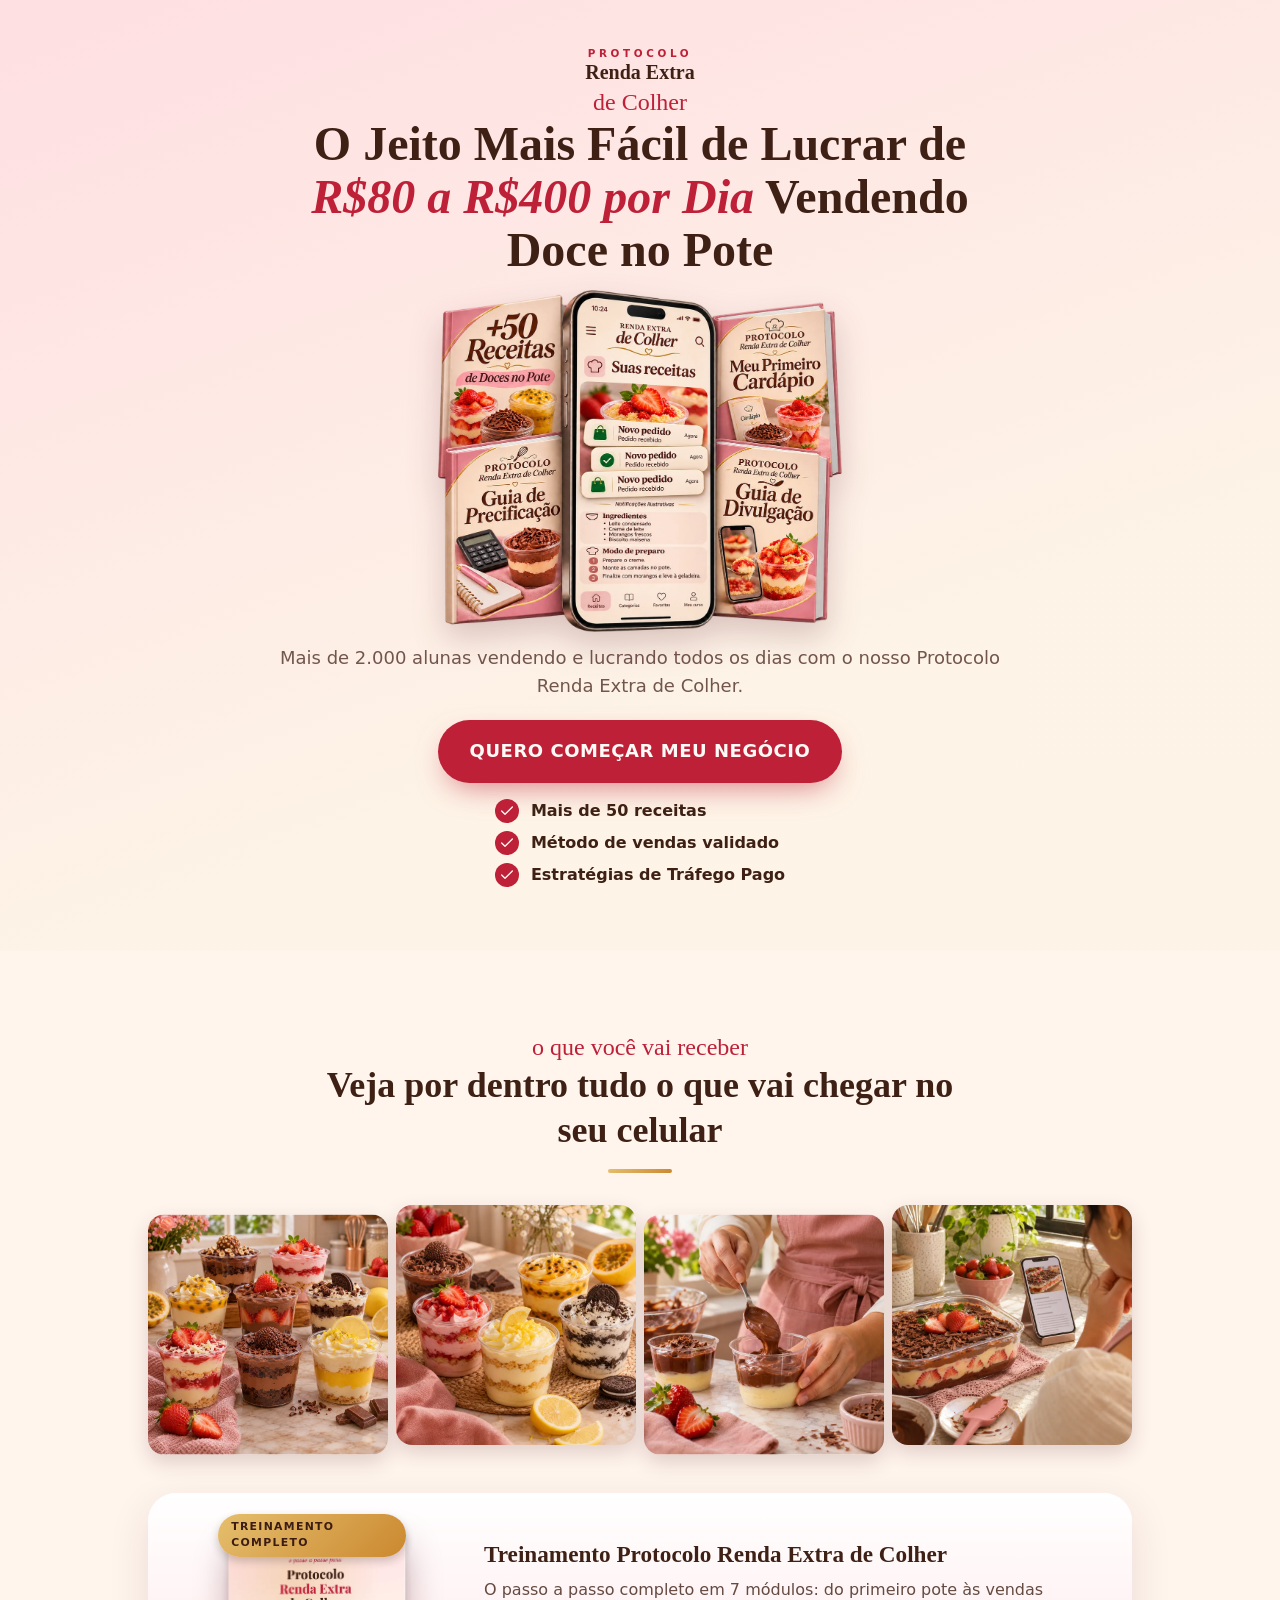
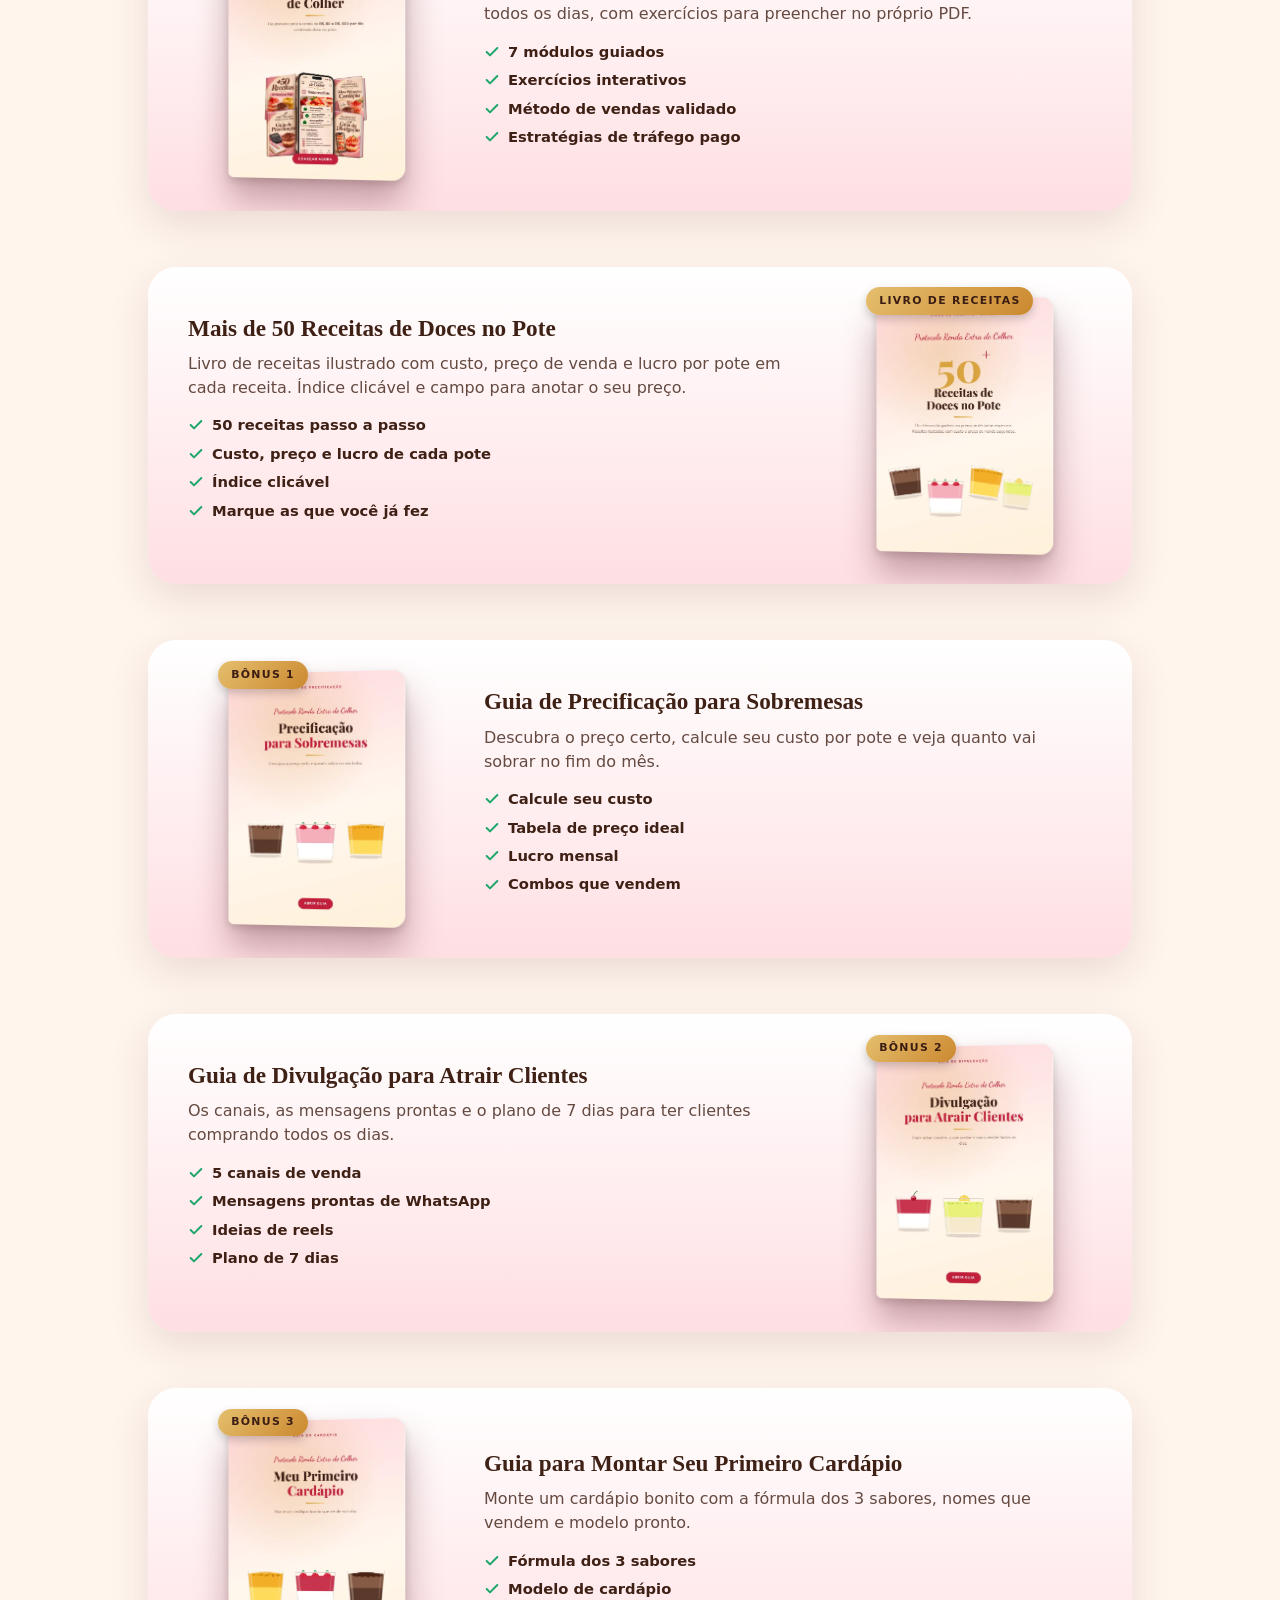
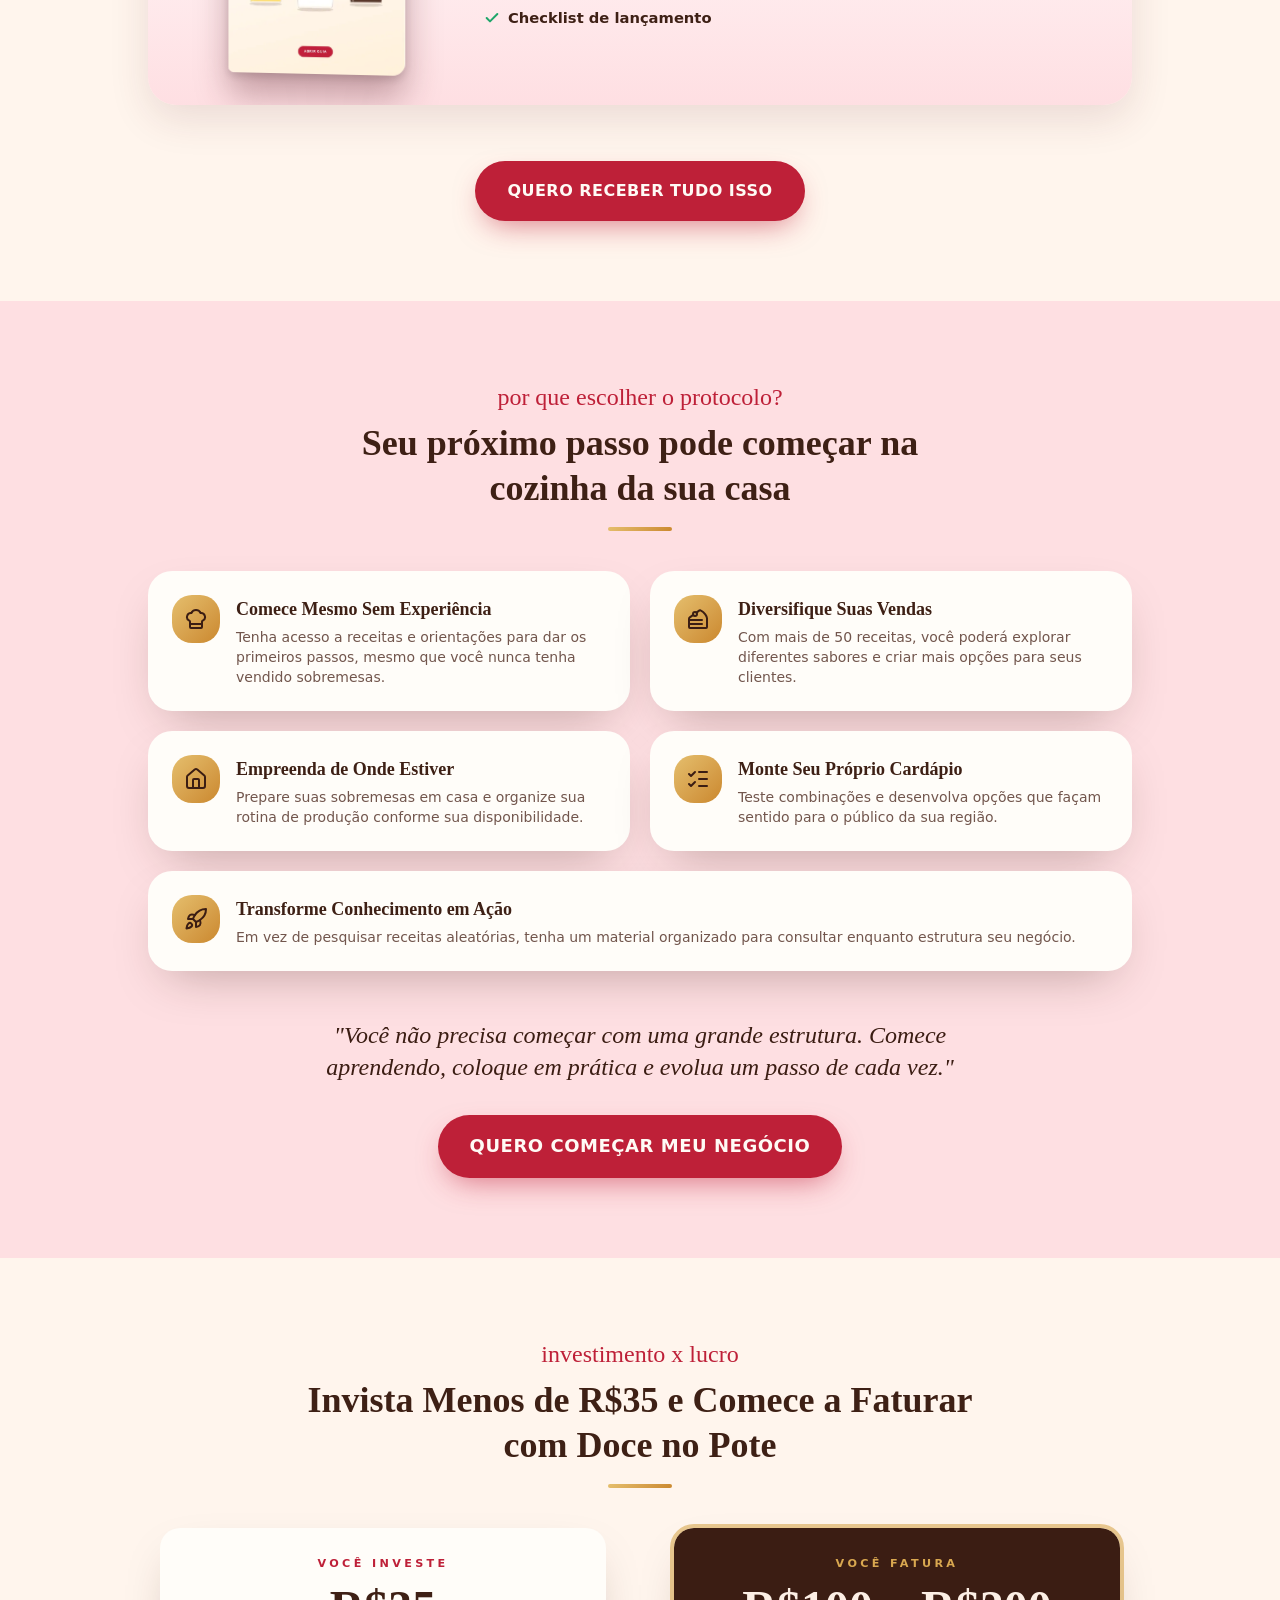
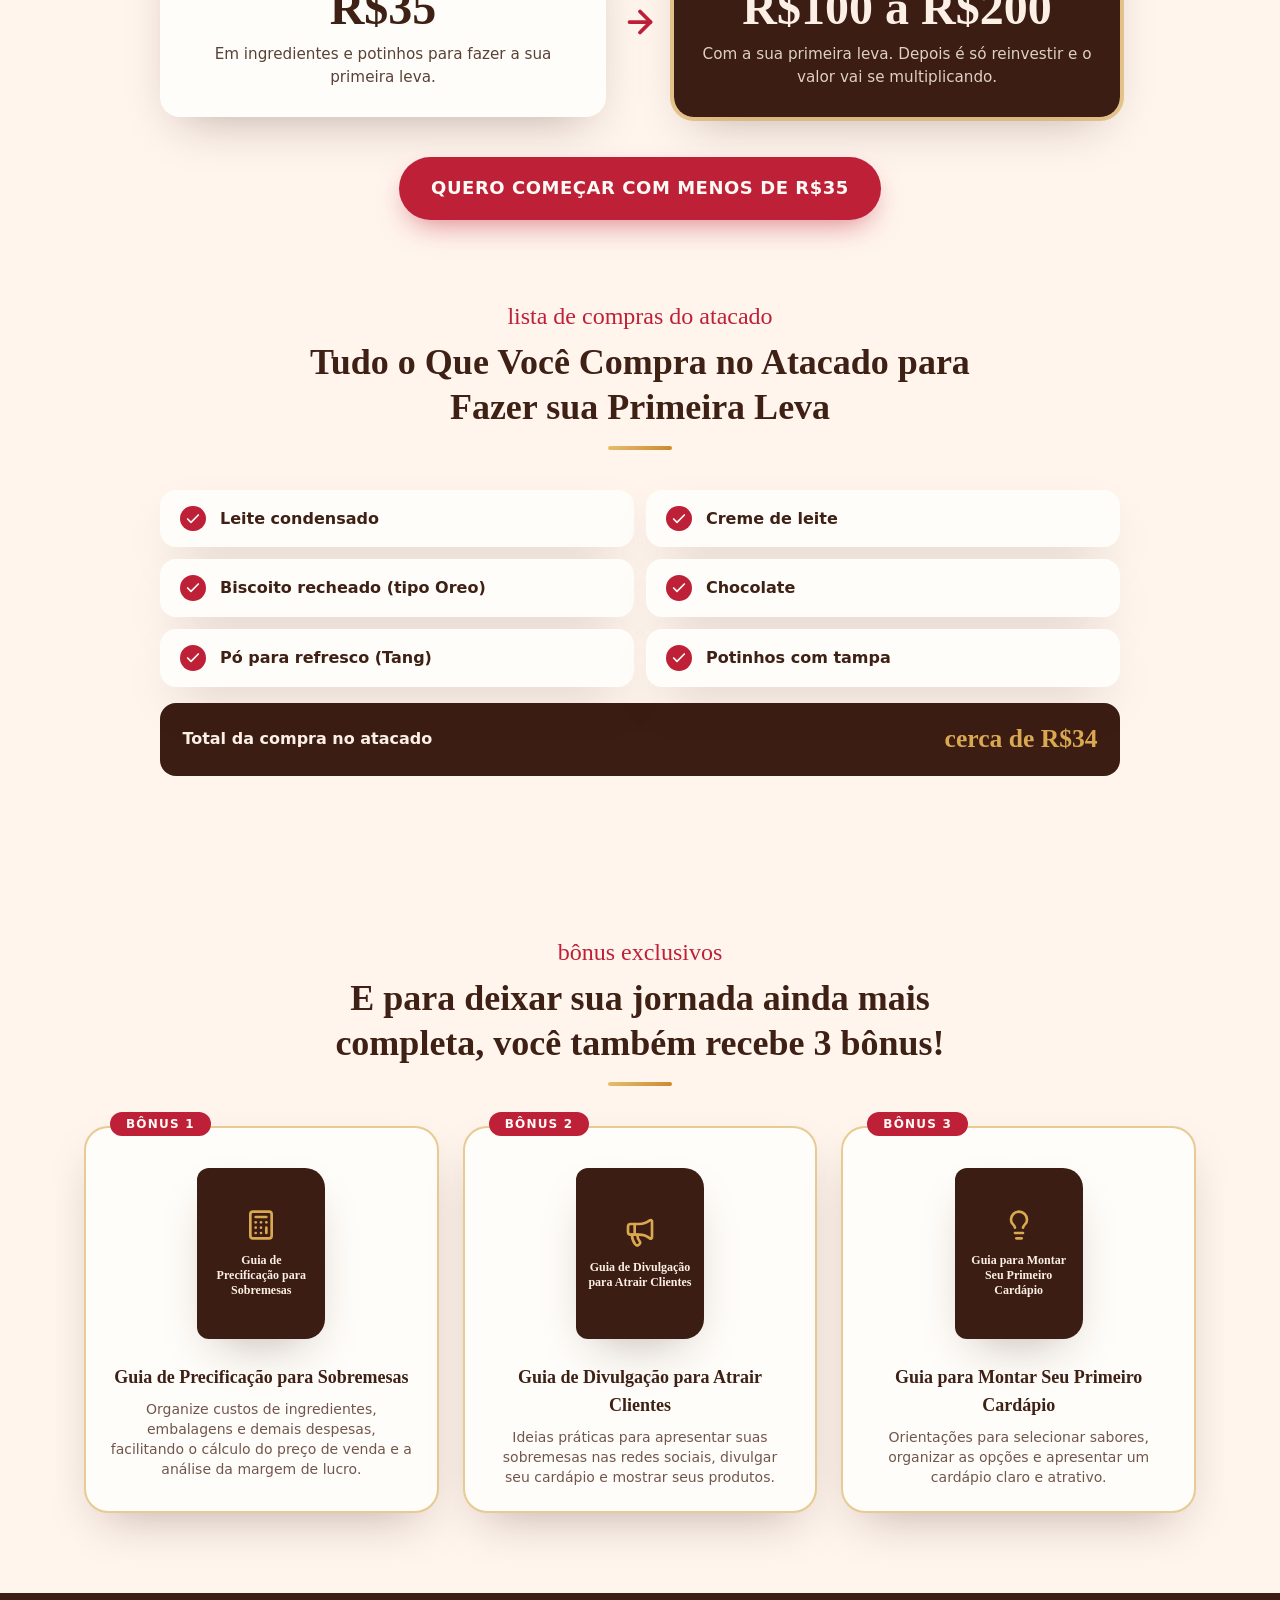
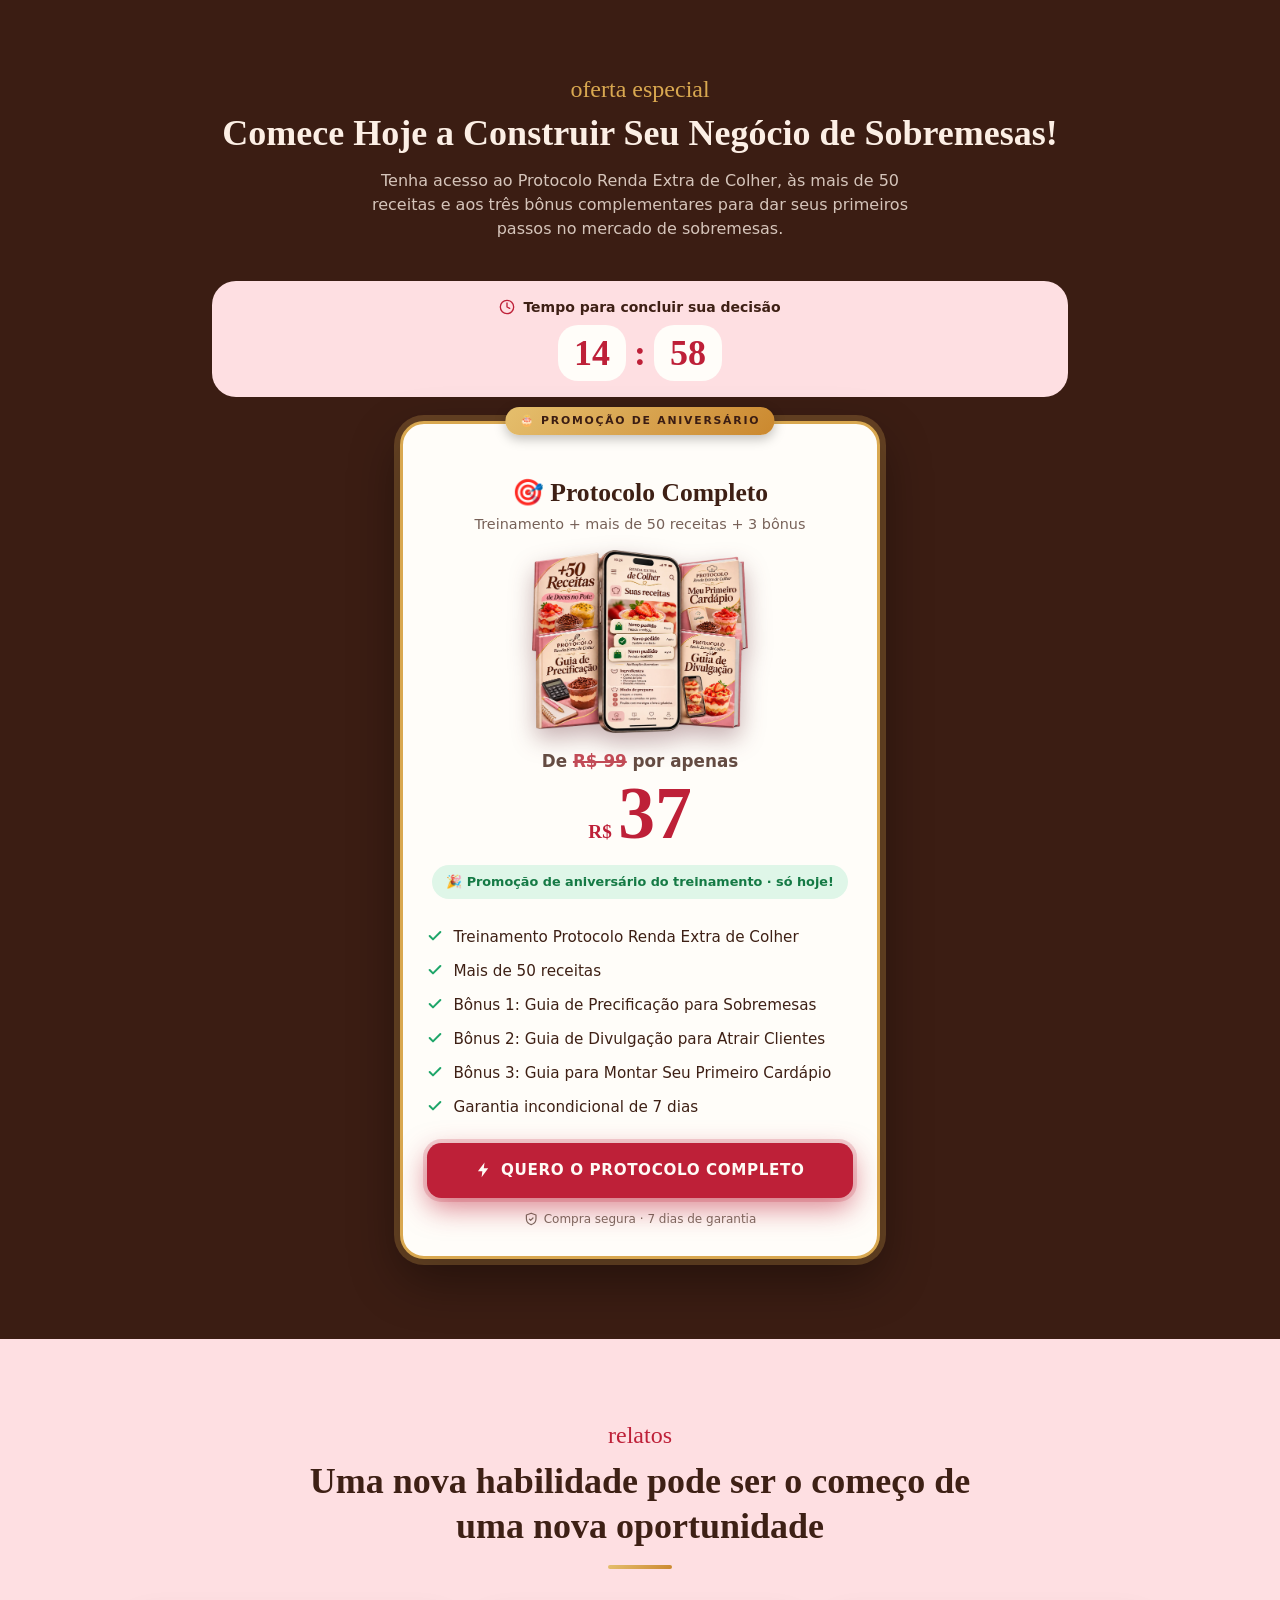
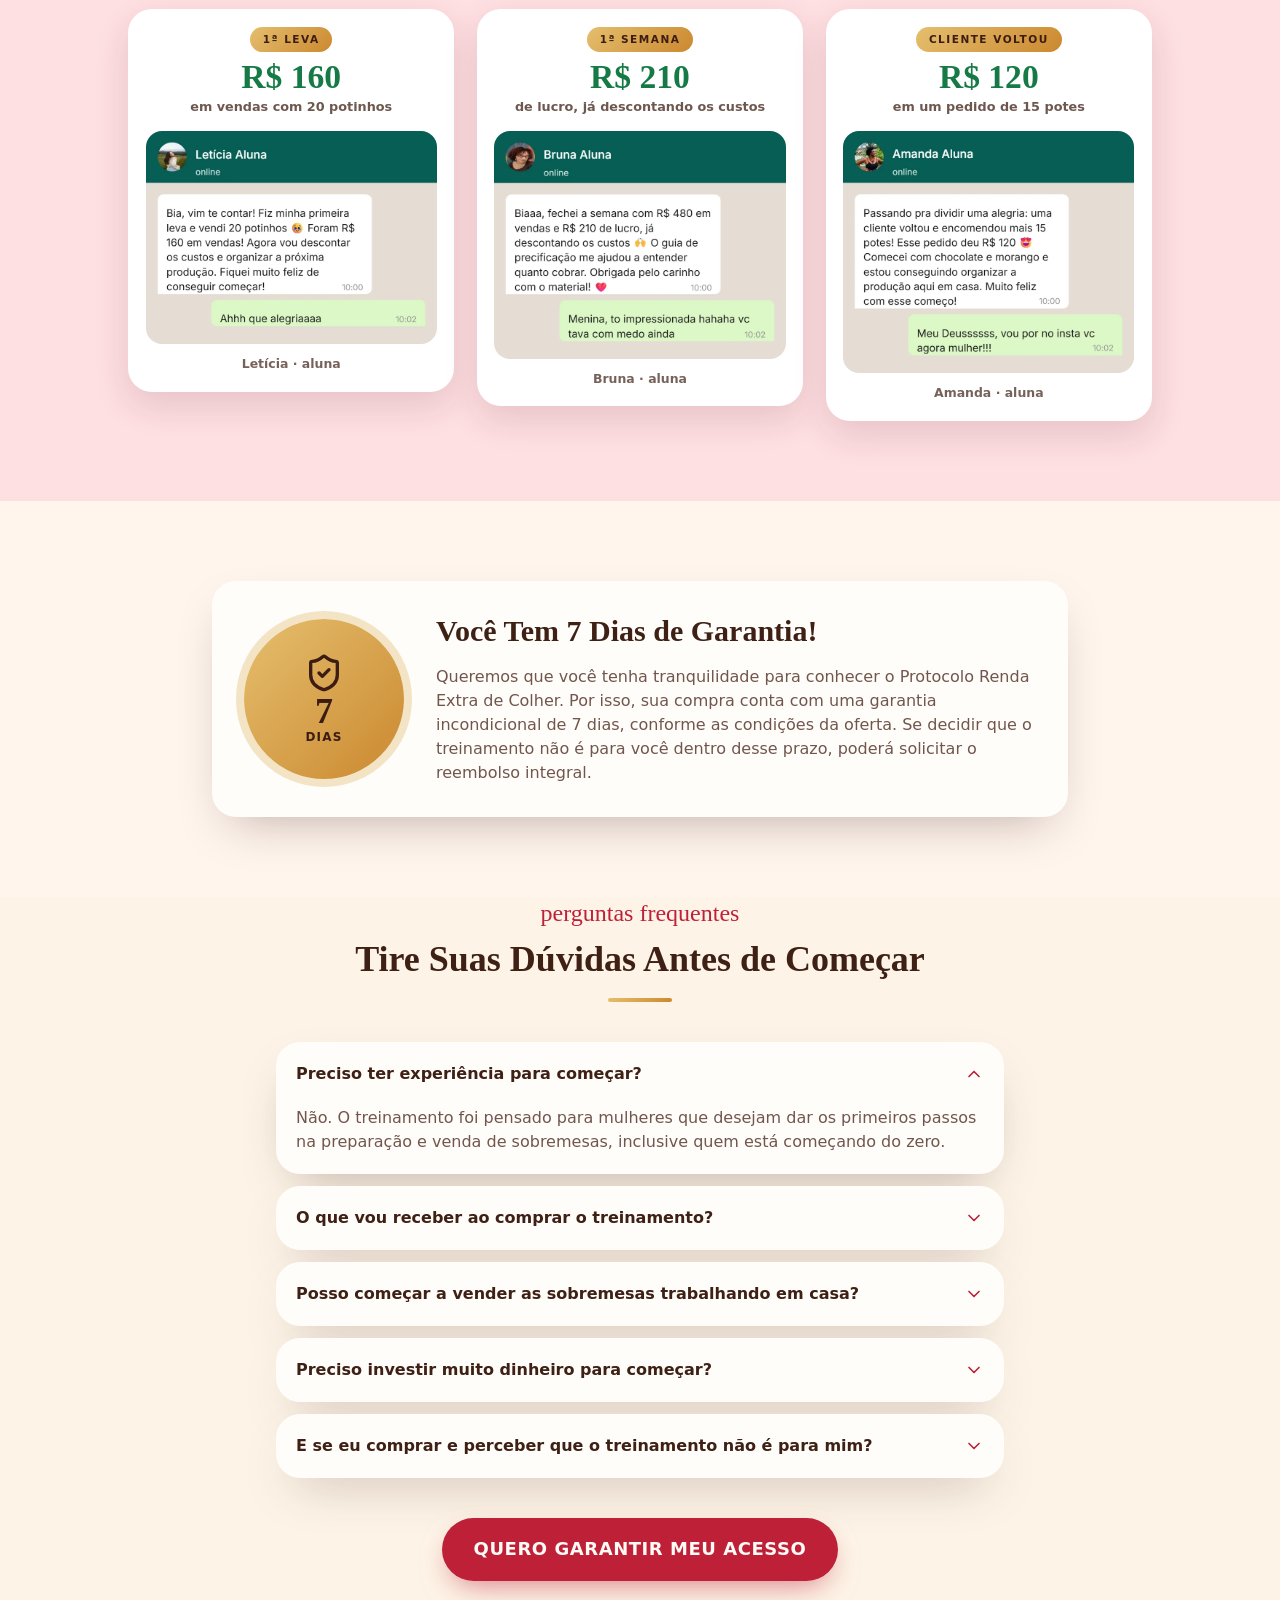
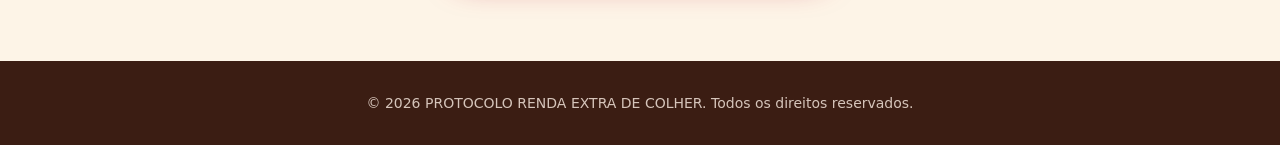
==== commit 30f7a400: "Relatos reais das alunas no lugar dos exemplos Co-Authored-By: Claude Sonnet 5.5 <noreply@anthropic." ====
--- a/index.html
+++ b/index.html
@@ -17,11 +17,11 @@
 src="https://www.facebook.com/tr?id=243757197459978&ev=PageView&noscript=1"
 /></noscript>
 <!-- End Meta Pixel Code -->
-<meta charset="utf-8"><meta name="viewport" content="width=device-width, initial-scale=1"><link rel="stylesheet" href="assets/styles-iZSdmtJH.css" data-precedence="default"><link rel="stylesheet" href="assets/custom.css?v=21"><link rel="stylesheet" href="_ext/fonts.googleapis.com/assets/css2" data-precedence="default"><title>Protocolo Renda Extra de Colher | +50 receitas de doce no pote para vender</title><meta name="description" content="Aprenda a preparar e vender doces no pote com um treinamento prático e mais de 50 receitas para começar seu negócio de sobremesas."><meta property="og:title" content="Protocolo Renda Extra de Colher"><meta property="og:description" content="Treinamento com mais de 50 receitas para começar a vender sobremesas de colher em casa."><meta property="og:type" content="website"><meta name="twitter:card" content="summary_large_image"><link rel="icon" href="assets/favicon.ico" type="image/x-icon">
+<meta charset="utf-8"><meta name="viewport" content="width=device-width, initial-scale=1"><link rel="stylesheet" href="assets/styles-iZSdmtJH.css" data-precedence="default"><link rel="stylesheet" href="assets/custom.css?v=24"><link rel="stylesheet" href="_ext/fonts.googleapis.com/assets/css2" data-precedence="default"><title>Protocolo Renda Extra de Colher | +50 receitas de doce no pote para vender</title><meta name="description" content="Aprenda a preparar e vender doces no pote com um treinamento prático e mais de 50 receitas para começar seu negócio de sobremesas."><meta property="og:title" content="Protocolo Renda Extra de Colher"><meta property="og:description" content="Treinamento com mais de 50 receitas para começar a vender sobremesas de colher em casa."><meta property="og:type" content="website"><meta name="twitter:card" content="summary_large_image"><link rel="icon" href="assets/favicon.svg?v=2" type="image/svg+xml"><link rel="icon" href="assets/favicon.ico?v=2" sizes="any"><link rel="apple-touch-icon" href="assets/apple-touch-icon.png?v=2">
 
 <meta name="twitter:title" content="Protocolo Renda Extra de Colher"><meta name="twitter:description" content="Treinamento com mais de 50 receitas para começar a vender sobremesas de colher em casa."><meta property="og:image" content="https://pub-bb2e103a32db4e198524a2e9ed8f35b4.r2.dev/lovp_4zrxkfg8zd8fe9ktkjp98f98vm/05941257d4ef65d3263d71dc8bca81d5_1793140794243.png"><meta name="twitter:image" content="https://pub-bb2e103a32db4e198524a2e9ed8f35b4.r2.dev/lovp_4zrxkfg8zd8fe9ktkjp98f98vm/05941257d4ef65d3263d71dc8bca81d5_1793140794243.png"></head>
 <body>
-<main class="overflow-x-hidden"><section class="bg-hero"><div class="mx-auto max-w-3xl px-5 pb-16 pt-8 md:pt-12"><div class="text-center"><div class="leading-none mb-5"><span class="block text-[0.65rem] font-extrabold tracking-[0.35em] text-primary">PROTOCOLO</span><span class="block font-display text-xl font-extrabold">Renda Extra</span><span class="block font-script text-2xl text-primary">de Colher</span></div><h1 class="text-4xl font-extrabold leading-[1.1] sm:text-5xl">O Jeito Mais Fácil de Lucrar de <span class="italic text-primary">R$80 a R$400 por Dia</span> Vendendo Doce no Pote</h1><div class="mk-wrap"><img class="mk-img" src="assets/mockup.webp" alt="Protocolo Renda Extra de Colher: aplicativo de receitas, mais de 50 receitas, guia de precificação, guia de divulgação e primeiro cardápio" width="1100" height="929" fetchpriority="high" decoding="async"></div><p class="mt-3 text-lg text-muted-foreground">Mais de 2.000 alunas vendendo e lucrando todos os dias com o nosso Protocolo Renda Extra de Colher.</p><div class="mt-5 flex flex-col items-center gap-3"><a href="#oferta" class="btn-cta w-full text-base sm:w-auto sm:text-lg">QUERO COMEÇAR MEU NEGÓCIO</a><ul class="mt-1 space-y-2 text-left"><li class="flex items-center gap-3"><span class="flex h-6 w-6 shrink-0 items-center justify-center rounded-full bg-primary text-primary-foreground"><svg xmlns="http://www.w3.org/2000/svg" width="24" height="24" viewBox="0 0 24 24" fill="none" stroke="currentColor" stroke-width="2" stroke-linecap="round" stroke-linejoin="round" class="h-4 w-4" aria-hidden="true"><path d="M20 6 9 17l-5-5" /></svg></span><span class="font-semibold">Mais de 50 receitas</span></li><li class="flex items-center gap-3"><span class="flex h-6 w-6 shrink-0 items-center justify-center rounded-full bg-primary text-primary-foreground"><svg xmlns="http://www.w3.org/2000/svg" width="24" height="24" viewBox="0 0 24 24" fill="none" stroke="currentColor" stroke-width="2" stroke-linecap="round" stroke-linejoin="round" class="h-4 w-4" aria-hidden="true"><path d="M20 6 9 17l-5-5" /></svg></span><span class="font-semibold">Método de vendas validado</span></li><li class="flex items-center gap-3"><span class="flex h-6 w-6 shrink-0 items-center justify-center rounded-full bg-primary text-primary-foreground"><svg xmlns="http://www.w3.org/2000/svg" width="24" height="24" viewBox="0 0 24 24" fill="none" stroke="currentColor" stroke-width="2" stroke-linecap="round" stroke-linejoin="round" class="h-4 w-4" aria-hidden="true"><path d="M20 6 9 17l-5-5" /></svg></span><span class="font-semibold">Estratégias de Tráfego Pago</span></li></ul></div></div></div></section><section id="receber" class="rc"><div class="rc-head"><p class="font-script text-2xl text-primary">o que você vai receber</p><h2 class="text-3xl font-extrabold leading-tight sm:text-4xl">Veja por dentro tudo o que vai chegar no seu celular</h2><div class="mx-auto mt-4 h-1 w-16 rounded-full bg-gold"></div></div><div class="rc-mosaic"><img src="assets/receber-2.webp" alt="Doces no pote que você aprende a fazer" loading="lazy" width="720" height="720"><img src="assets/receber-4.webp" alt="Doces no pote que você aprende a fazer" loading="lazy" width="720" height="720"><img src="assets/receber-3.webp" alt="Doces no pote que você aprende a fazer" loading="lazy" width="720" height="720"><img src="assets/receber-1.webp" alt="Doces no pote que você aprende a fazer" loading="lazy" width="720" height="720"></div><article class="rc-item"><div class="rc-cover"><span class="rc-tag">Treinamento completo</span><img src="assets/pdf-treino-0.webp" alt="Capa: Treinamento Protocolo Renda Extra de Colher" loading="lazy" width="584" height="827"></div><div class="rc-info"><h3>Treinamento Protocolo Renda Extra de Colher</h3><p>O passo a passo completo em 7 módulos: do primeiro pote às vendas todos os dias, com exercícios para preencher no próprio PDF.</p><ul><li><svg width="16" height="16" viewBox="0 0 24 24" fill="none" stroke="currentColor" stroke-width="3" stroke-linecap="round" stroke-linejoin="round" aria-hidden="true"><path d="M20 6 9 17l-5-5"/></svg>7 módulos guiados</li><li><svg width="16" height="16" viewBox="0 0 24 24" fill="none" stroke="currentColor" stroke-width="3" stroke-linecap="round" stroke-linejoin="round" aria-hidden="true"><path d="M20 6 9 17l-5-5"/></svg>Exercícios interativos</li><li><svg width="16" height="16" viewBox="0 0 24 24" fill="none" stroke="currentColor" stroke-width="3" stroke-linecap="round" stroke-linejoin="round" aria-hidden="true"><path d="M20 6 9 17l-5-5"/></svg>Método de vendas validado</li><li><svg width="16" height="16" viewBox="0 0 24 24" fill="none" stroke="currentColor" stroke-width="3" stroke-linecap="round" stroke-linejoin="round" aria-hidden="true"><path d="M20 6 9 17l-5-5"/></svg>Estratégias de tráfego pago</li></ul></div></article><article class="rc-item"><div class="rc-cover"><span class="rc-tag">Livro de receitas</span><img src="assets/pdf-receitas-0.webp" alt="Capa: Mais de 50 Receitas de Doces no Pote" loading="lazy" width="584" height="827"></div><div class="rc-info"><h3>Mais de 50 Receitas de Doces no Pote</h3><p>Livro de receitas ilustrado com custo, preço de venda e lucro por pote em cada receita. Índice clicável e campo para anotar o seu preço.</p><ul><li><svg width="16" height="16" viewBox="0 0 24 24" fill="none" stroke="currentColor" stroke-width="3" stroke-linecap="round" stroke-linejoin="round" aria-hidden="true"><path d="M20 6 9 17l-5-5"/></svg>50 receitas passo a passo</li><li><svg width="16" height="16" viewBox="0 0 24 24" fill="none" stroke="currentColor" stroke-width="3" stroke-linecap="round" stroke-linejoin="round" aria-hidden="true"><path d="M20 6 9 17l-5-5"/></svg>Custo, preço e lucro de cada pote</li><li><svg width="16" height="16" viewBox="0 0 24 24" fill="none" stroke="currentColor" stroke-width="3" stroke-linecap="round" stroke-linejoin="round" aria-hidden="true"><path d="M20 6 9 17l-5-5"/></svg>Índice clicável</li><li><svg width="16" height="16" viewBox="0 0 24 24" fill="none" stroke="currentColor" stroke-width="3" stroke-linecap="round" stroke-linejoin="round" aria-hidden="true"><path d="M20 6 9 17l-5-5"/></svg>Marque as que você já fez</li></ul></div></article><article class="rc-item"><div class="rc-cover"><span class="rc-tag">Bônus 1</span><img src="assets/pdf-preco-0.webp" alt="Capa: Guia de Precificação para Sobremesas" loading="lazy" width="584" height="827"></div><div class="rc-info"><h3>Guia de Precificação para Sobremesas</h3><p>Descubra o preço certo, calcule seu custo por pote e veja quanto vai sobrar no fim do mês.</p><ul><li><svg width="16" height="16" viewBox="0 0 24 24" fill="none" stroke="currentColor" stroke-width="3" stroke-linecap="round" stroke-linejoin="round" aria-hidden="true"><path d="M20 6 9 17l-5-5"/></svg>Calcule seu custo</li><li><svg width="16" height="16" viewBox="0 0 24 24" fill="none" stroke="currentColor" stroke-width="3" stroke-linecap="round" stroke-linejoin="round" aria-hidden="true"><path d="M20 6 9 17l-5-5"/></svg>Tabela de preço ideal</li><li><svg width="16" height="16" viewBox="0 0 24 24" fill="none" stroke="currentColor" stroke-width="3" stroke-linecap="round" stroke-linejoin="round" aria-hidden="true"><path d="M20 6 9 17l-5-5"/></svg>Lucro mensal</li><li><svg width="16" height="16" viewBox="0 0 24 24" fill="none" stroke="currentColor" stroke-width="3" stroke-linecap="round" stroke-linejoin="round" aria-hidden="true"><path d="M20 6 9 17l-5-5"/></svg>Combos que vendem</li></ul></div></article><article class="rc-item"><div class="rc-cover"><span class="rc-tag">Bônus 2</span><img src="assets/pdf-divulga-0.webp" alt="Capa: Guia de Divulgação para Atrair Clientes" loading="lazy" width="584" height="827"></div><div class="rc-info"><h3>Guia de Divulgação para Atrair Clientes</h3><p>Os canais, as mensagens prontas e o plano de 7 dias para ter clientes comprando todos os dias.</p><ul><li><svg width="16" height="16" viewBox="0 0 24 24" fill="none" stroke="currentColor" stroke-width="3" stroke-linecap="round" stroke-linejoin="round" aria-hidden="true"><path d="M20 6 9 17l-5-5"/></svg>5 canais de venda</li><li><svg width="16" height="16" viewBox="0 0 24 24" fill="none" stroke="currentColor" stroke-width="3" stroke-linecap="round" stroke-linejoin="round" aria-hidden="true"><path d="M20 6 9 17l-5-5"/></svg>Mensagens prontas de WhatsApp</li><li><svg width="16" height="16" viewBox="0 0 24 24" fill="none" stroke="currentColor" stroke-width="3" stroke-linecap="round" stroke-linejoin="round" aria-hidden="true"><path d="M20 6 9 17l-5-5"/></svg>Ideias de reels</li><li><svg width="16" height="16" viewBox="0 0 24 24" fill="none" stroke="currentColor" stroke-width="3" stroke-linecap="round" stroke-linejoin="round" aria-hidden="true"><path d="M20 6 9 17l-5-5"/></svg>Plano de 7 dias</li></ul></div></article><article class="rc-item"><div class="rc-cover"><span class="rc-tag">Bônus 3</span><img src="assets/pdf-cardapio-0.webp" alt="Capa: Guia para Montar Seu Primeiro Cardápio" loading="lazy" width="584" height="827"></div><div class="rc-info"><h3>Guia para Montar Seu Primeiro Cardápio</h3><p>Monte um cardápio bonito com a fórmula dos 3 sabores, nomes que vendem e modelo pronto.</p><ul><li><svg width="16" height="16" viewBox="0 0 24 24" fill="none" stroke="currentColor" stroke-width="3" stroke-linecap="round" stroke-linejoin="round" aria-hidden="true"><path d="M20 6 9 17l-5-5"/></svg>Fórmula dos 3 sabores</li><li><svg width="16" height="16" viewBox="0 0 24 24" fill="none" stroke="currentColor" stroke-width="3" stroke-linecap="round" stroke-linejoin="round" aria-hidden="true"><path d="M20 6 9 17l-5-5"/></svg>Modelo de cardápio</li><li><svg width="16" height="16" viewBox="0 0 24 24" fill="none" stroke="currentColor" stroke-width="3" stroke-linecap="round" stroke-linejoin="round" aria-hidden="true"><path d="M20 6 9 17l-5-5"/></svg>Checklist de lançamento</li></ul></div></article><div class="rc-cta"><a href="#oferta" class="btn-cta">QUERO RECEBER TUDO ISSO</a></div></section><section class="bg-blush py-20"><div class="mx-auto max-w-5xl px-5"><div class="mx-auto mb-10 max-w-2xl text-center"><p class="mb-2 font-script text-2xl text-primary">por que escolher o protocolo?</p><h2 class="text-3xl font-extrabold leading-tight sm:text-4xl">Seu próximo passo pode começar na cozinha da sua casa</h2><div class="mx-auto mt-4 h-1 w-16 rounded-full bg-gold"></div></div><div class="grid gap-5 md:grid-cols-2"><div class="flex gap-4 rounded-2xl bg-card p-6 shadow-soft"><div class="flex h-12 w-12 shrink-0 items-center justify-center rounded-xl bg-gold text-chocolate"><svg xmlns="http://www.w3.org/2000/svg" width="24" height="24" viewBox="0 0 24 24" fill="none" stroke="currentColor" stroke-width="2" stroke-linecap="round" stroke-linejoin="round" class="lucide lucide-chef-hat h-6 w-6" aria-hidden="true"><path d="M17 21a1 1 0 0 0 1-1v-5.35c0-.457.316-.844.727-1.041a4 4 0 0 0-2.134-7.589 5 5 0 0 0-9.186 0 4 4 0 0 0-2.134 7.588c.411.198.727.585.727 1.041V20a1 1 0 0 0 1 1Z" /><path d="M6 17h12" /></svg></div><div><h3 class="text-lg font-bold">Comece Mesmo Sem Experiência</h3><p class="mt-1 text-sm text-muted-foreground">Tenha acesso a receitas e orientações para dar os primeiros passos, mesmo que você nunca tenha vendido sobremesas.</p></div></div><div class="flex gap-4 rounded-2xl bg-card p-6 shadow-soft"><div class="flex h-12 w-12 shrink-0 items-center justify-center rounded-xl bg-gold text-chocolate"><svg xmlns="http://www.w3.org/2000/svg" width="24" height="24" viewBox="0 0 24 24" fill="none" stroke="currentColor" stroke-width="2" stroke-linecap="round" stroke-linejoin="round" class="lucide lucide-cake-slice h-6 w-6" aria-hidden="true"><path d="M16 13H3" /><path d="M16 17H3" /><path d="m7.2 7.9-3.388 2.5A2 2 0 0 0 3 12.01V20a1 1 0 0 0 1 1h16a1 1 0 0 0 1-1v-8.654c0-2-2.44-6.026-6.44-8.026a1 1 0 0 0-1.082.057L10.4 5.6" /><circle cx="9" cy="7" r="2" /></svg></div><div><h3 class="text-lg font-bold">Diversifique Suas Vendas</h3><p class="mt-1 text-sm text-muted-foreground">Com mais de 50 receitas, você poderá explorar diferentes sabores e criar mais opções para seus clientes.</p></div></div><div class="flex gap-4 rounded-2xl bg-card p-6 shadow-soft"><div class="flex h-12 w-12 shrink-0 items-center justify-center rounded-xl bg-gold text-chocolate"><svg xmlns="http://www.w3.org/2000/svg" width="24" height="24" viewBox="0 0 24 24" fill="none" stroke="currentColor" stroke-width="2" stroke-linecap="round" stroke-linejoin="round" class="lucide lucide-house h-6 w-6" aria-hidden="true"><path d="M15 21v-8a1 1 0 0 0-1-1h-4a1 1 0 0 0-1 1v8" /><path d="M3 10a2 2 0 0 1 .709-1.528l7-6a2 2 0 0 1 2.582 0l7 6A2 2 0 0 1 21 10v9a2 2 0 0 1-2 2H5a2 2 0 0 1-2-2z" /></svg></div><div><h3 class="text-lg font-bold">Empreenda de Onde Estiver</h3><p class="mt-1 text-sm text-muted-foreground">Prepare suas sobremesas em casa e organize sua rotina de produção conforme sua disponibilidade.</p></div></div><div class="flex gap-4 rounded-2xl bg-card p-6 shadow-soft"><div class="flex h-12 w-12 shrink-0 items-center justify-center rounded-xl bg-gold text-chocolate"><svg xmlns="http://www.w3.org/2000/svg" width="24" height="24" viewBox="0 0 24 24" fill="none" stroke="currentColor" stroke-width="2" stroke-linecap="round" stroke-linejoin="round" class="lucide lucide-list-checks h-6 w-6" aria-hidden="true"><path d="M13 5h8" /><path d="M13 12h8" /><path d="M13 19h8" /><path d="m3 17 2 2 4-4" /><path d="m3 7 2 2 4-4" /></svg></div><div><h3 class="text-lg font-bold">Monte Seu Próprio Cardápio</h3><p class="mt-1 text-sm text-muted-foreground">Teste combinações e desenvolva opções que façam sentido para o público da sua região.</p></div></div><div class="flex gap-4 rounded-2xl bg-card p-6 shadow-soft md:col-span-2"><div class="flex h-12 w-12 shrink-0 items-center justify-center rounded-xl bg-gold text-chocolate"><svg xmlns="http://www.w3.org/2000/svg" width="24" height="24" viewBox="0 0 24 24" fill="none" stroke="currentColor" stroke-width="2" stroke-linecap="round" stroke-linejoin="round" class="lucide lucide-rocket h-6 w-6" aria-hidden="true"><path d="M12 15v5s3.03-.55 4-2c1.08-1.62 0-5 0-5" /><path d="M4.5 16.5c-1.5 1.26-2 5-2 5s3.74-.5 5-2c.71-.84.7-2.13-.09-2.91a2.18 2.18 0 0 0-2.91-.09" /><path d="M9 12a22 22 0 0 1 2-3.95A12.88 12.88 0 0 1 22 2c0 2.72-.78 7.5-6 11a22.4 22.4 0 0 1-4 2z" /><path d="M9 12H4s.55-3.03 2-4c1.62-1.08 5 .05 5 .05" /></svg></div><div><h3 class="text-lg font-bold">Transforme Conhecimento em Ação</h3><p class="mt-1 text-sm text-muted-foreground">Em vez de pesquisar receitas aleatórias, tenha um material organizado para consultar enquanto estrutura seu negócio.</p></div></div></div><blockquote class="mx-auto mt-12 max-w-2xl text-center font-display text-xl italic text-chocolate sm:text-2xl">"Você não precisa começar com uma grande estrutura. Comece aprendendo, coloque em prática e evolua um passo de cada vez."</blockquote><div class="mt-8 text-center"><a href="#oferta" class="btn-cta w-full text-base sm:w-auto sm:text-lg">QUERO COMEÇAR MEU NEGÓCIO</a></div></div></section><section class="ix-section"><div class="ix-wrap"><div class="mx-auto mb-10 max-w-2xl text-center"><p class="mb-2 font-script text-2xl text-primary">investimento x lucro</p><h2 class="text-3xl font-extrabold leading-tight sm:text-4xl">Invista Menos de R$35 e Comece a Faturar com Doce no Pote</h2><div class="mx-auto mt-4 h-1 w-16 rounded-full bg-gold"></div></div><div class="ix-grid"><div class="ix-card"><span class="ix-label">Você investe</span><span class="ix-value">R$35</span><p class="ix-sub">Em ingredientes e potinhos para fazer a sua primeira leva.</p></div><div class="ix-arrow"><svg width="36" height="36" xmlns="http://www.w3.org/2000/svg" viewBox="0 0 24 24" fill="none" stroke="currentColor" stroke-width="2.5" stroke-linecap="round" stroke-linejoin="round" aria-hidden="true"><path d="M5 12h14" /><path d="m12 5 7 7-7 7" /></svg></div><div class="ix-card ix-hot"><span class="ix-label">Você fatura</span><span class="ix-value">R$100 a R$200</span><p class="ix-sub">Com a sua primeira leva. Depois é só reinvestir e o valor vai se multiplicando.</p></div></div><div class="ix-cta"><a href="#oferta" class="btn-cta w-full text-base sm:w-auto sm:text-lg">QUERO COMEÇAR COM MENOS DE R$35</a></div></div></section><section class="ix-section" style="padding-top:0"><div class="ix-wrap"><div class="mx-auto mb-10 max-w-2xl text-center"><p class="mb-2 font-script text-2xl text-primary">lista de compras do atacado</p><h2 class="text-3xl font-extrabold leading-tight sm:text-4xl">Tudo o Que Você Compra no Atacado para Fazer sua Primeira Leva</h2><div class="mx-auto mt-4 h-1 w-16 rounded-full bg-gold"></div></div><div class="sl-grid"><div class="sl-item"><span class="sl-ok"><svg width="16" height="16" xmlns="http://www.w3.org/2000/svg" viewBox="0 0 24 24" fill="none" stroke="currentColor" stroke-width="2.5" stroke-linecap="round" stroke-linejoin="round" aria-hidden="true"><path d="M20 6 9 17l-5-5" /></svg></span><span>Leite condensado</span></div><div class="sl-item"><span class="sl-ok"><svg width="16" height="16" xmlns="http://www.w3.org/2000/svg" viewBox="0 0 24 24" fill="none" stroke="currentColor" stroke-width="2.5" stroke-linecap="round" stroke-linejoin="round" aria-hidden="true"><path d="M20 6 9 17l-5-5" /></svg></span><span>Creme de leite</span></div><div class="sl-item"><span class="sl-ok"><svg width="16" height="16" xmlns="http://www.w3.org/2000/svg" viewBox="0 0 24 24" fill="none" stroke="currentColor" stroke-width="2.5" stroke-linecap="round" stroke-linejoin="round" aria-hidden="true"><path d="M20 6 9 17l-5-5" /></svg></span><span>Biscoito recheado (tipo Oreo)</span></div><div class="sl-item"><span class="sl-ok"><svg width="16" height="16" xmlns="http://www.w3.org/2000/svg" viewBox="0 0 24 24" fill="none" stroke="currentColor" stroke-width="2.5" stroke-linecap="round" stroke-linejoin="round" aria-hidden="true"><path d="M20 6 9 17l-5-5" /></svg></span><span>Chocolate</span></div><div class="sl-item"><span class="sl-ok"><svg width="16" height="16" xmlns="http://www.w3.org/2000/svg" viewBox="0 0 24 24" fill="none" stroke="currentColor" stroke-width="2.5" stroke-linecap="round" stroke-linejoin="round" aria-hidden="true"><path d="M20 6 9 17l-5-5" /></svg></span><span>Pó para refresco (Tang)</span></div><div class="sl-item"><span class="sl-ok"><svg width="16" height="16" xmlns="http://www.w3.org/2000/svg" viewBox="0 0 24 24" fill="none" stroke="currentColor" stroke-width="2.5" stroke-linecap="round" stroke-linejoin="round" aria-hidden="true"><path d="M20 6 9 17l-5-5" /></svg></span><span>Potinhos com tampa</span></div></div><div class="sl-total"><span>Total da compra no atacado</span><b>cerca de R$34</b></div></div></section><section class="mx-auto max-w-6xl px-5 py-20"><div class="mx-auto mb-10 max-w-2xl text-center"><p class="mb-2 font-script text-2xl text-primary">bônus exclusivos</p><h2 class="text-3xl font-extrabold leading-tight sm:text-4xl">E para deixar sua jornada ainda mais completa, você também recebe 3 bônus!</h2><div class="mx-auto mt-4 h-1 w-16 rounded-full bg-gold"></div></div><div class="grid gap-6 md:grid-cols-3"><article class="relative rounded-2xl border-2 border-gold/60 bg-card p-6 pt-10 shadow-soft"><span class="absolute -top-4 left-6 rounded-full bg-primary px-4 py-1 text-xs font-extrabold tracking-widest text-primary-foreground">BÔNUS <!-- -->1</span><div class="mx-auto mb-6 flex aspect-[3/4] w-32 flex-col items-center justify-center gap-3 rounded-r-xl rounded-l-sm bg-chocolate p-3 text-center text-chocolate-foreground shadow-soft"><svg xmlns="http://www.w3.org/2000/svg" width="24" height="24" viewBox="0 0 24 24" fill="none" stroke="currentColor" stroke-width="2" stroke-linecap="round" stroke-linejoin="round" class="lucide lucide-calculator h-8 w-8 text-gold" aria-hidden="true"><rect width="16" height="20" x="4" y="2" rx="2" /><line x1="8" x2="16" y1="6" y2="6" /><line x1="16" x2="16" y1="14" y2="18" /><path d="M16 10h.01" /><path d="M12 10h.01" /><path d="M8 10h.01" /><path d="M12 14h.01" /><path d="M8 14h.01" /><path d="M12 18h.01" /><path d="M8 18h.01" /></svg><span class="font-display text-xs font-bold leading-tight">Guia de Precificação para Sobremesas</span></div><h3 class="text-center text-lg font-bold">Guia de Precificação para Sobremesas</h3><p class="mt-2 text-center text-sm text-muted-foreground">Organize custos de ingredientes, embalagens e demais despesas, facilitando o cálculo do preço de venda e a análise da margem de lucro.</p></article><article class="relative rounded-2xl border-2 border-gold/60 bg-card p-6 pt-10 shadow-soft"><span class="absolute -top-4 left-6 rounded-full bg-primary px-4 py-1 text-xs font-extrabold tracking-widest text-primary-foreground">BÔNUS <!-- -->2</span><div class="mx-auto mb-6 flex aspect-[3/4] w-32 flex-col items-center justify-center gap-3 rounded-r-xl rounded-l-sm bg-chocolate p-3 text-center text-chocolate-foreground shadow-soft"><svg xmlns="http://www.w3.org/2000/svg" width="24" height="24" viewBox="0 0 24 24" fill="none" stroke="currentColor" stroke-width="2" stroke-linecap="round" stroke-linejoin="round" class="lucide lucide-megaphone h-8 w-8 text-gold" aria-hidden="true"><path d="M11 6a13 13 0 0 0 8.4-2.8A1 1 0 0 1 21 4v12a1 1 0 0 1-1.6.8A13 13 0 0 0 11 14H5a2 2 0 0 1-2-2V8a2 2 0 0 1 2-2z" /><path d="M6 14a12 12 0 0 0 2.4 7.2 2 2 0 0 0 3.2-2.4A8 8 0 0 1 10 14" /><path d="M8 6v8" /></svg><span class="font-display text-xs font-bold leading-tight">Guia de Divulgação para Atrair Clientes</span></div><h3 class="text-center text-lg font-bold">Guia de Divulgação para Atrair Clientes</h3><p class="mt-2 text-center text-sm text-muted-foreground">Ideias práticas para apresentar suas sobremesas nas redes sociais, divulgar seu cardápio e mostrar seus produtos.</p></article><article class="relative rounded-2xl border-2 border-gold/60 bg-card p-6 pt-10 shadow-soft"><span class="absolute -top-4 left-6 rounded-full bg-primary px-4 py-1 text-xs font-extrabold tracking-widest text-primary-foreground">BÔNUS <!-- -->3</span><div class="mx-auto mb-6 flex aspect-[3/4] w-32 flex-col items-center justify-center gap-3 rounded-r-xl rounded-l-sm bg-chocolate p-3 text-center text-chocolate-foreground shadow-soft"><svg xmlns="http://www.w3.org/2000/svg" width="24" height="24" viewBox="0 0 24 24" fill="none" stroke="currentColor" stroke-width="2" stroke-linecap="round" stroke-linejoin="round" class="lucide lucide-lightbulb h-8 w-8 text-gold" aria-hidden="true"><path d="M15 14c.2-1 .7-1.7 1.5-2.5 1-.9 1.5-2.2 1.5-3.5A6 6 0 0 0 6 8c0 1 .2 2.2 1.5 3.5.7.7 1.3 1.5 1.5 2.5" /><path d="M9 18h6" /><path d="M10 22h4" /></svg><span class="font-display text-xs font-bold leading-tight">Guia para Montar Seu Primeiro Cardápio</span></div><h3 class="text-center text-lg font-bold">Guia para Montar Seu Primeiro Cardápio</h3><p class="mt-2 text-center text-sm text-muted-foreground">Orientações para selecionar sabores, organizar as opções e apresentar um cardápio claro e atrativo.</p></article></div></section><section id="oferta" class="scroll-mt-4 bg-chocolate py-20 text-chocolate-foreground"><div class="mx-auto max-w-4xl px-5 text-center"><p class="font-script text-2xl text-gold">oferta especial</p><h2 class="mt-2 text-3xl font-extrabold sm:text-4xl">Comece Hoje a Construir Seu Negócio de Sobremesas!</h2><p class="mx-auto mt-4 max-w-xl text-chocolate-foreground/80">Tenha acesso ao Protocolo Renda Extra de Colher, às mais de 50 receitas e aos três bônus complementares para dar seus primeiros passos no mercado de sobremesas.</p><div class="mt-10 rounded-2xl bg-blush p-4 text-center" style="color:var(--card-foreground)"><p class="flex items-center justify-center gap-2 text-sm font-bold"><svg xmlns="http://www.w3.org/2000/svg" width="24" height="24" viewBox="0 0 24 24" fill="none" stroke="currentColor" stroke-width="2" stroke-linecap="round" stroke-linejoin="round" class="lucide lucide-clock h-4 w-4 text-primary" aria-hidden="true"><circle cx="12" cy="12" r="10" /><path d="M12 6v6l4 2" /></svg>Tempo para concluir sua decisão</p><div class="mt-2 flex items-center justify-center gap-2 font-display text-4xl font-extrabold text-primary" aria-live="polite"><span class="rounded-xl bg-card px-4 py-2 tabular-nums">15</span>:<span class="rounded-xl bg-card px-4 py-2 tabular-nums">00</span></div></div><div class="of-grid of-single"><div class="of-card of-best"><span class="of-tag of-tag-hot">🎂 PROMOÇÃO DE ANIVERSÁRIO</span><h3 class="of-title">🎯 Protocolo Completo</h3><p class="of-sub">Treinamento + mais de 50 receitas + 3 bônus</p><div class="of-mk of-mk-in"><img src="assets/mockup.webp" alt="Tudo o que você recebe: treinamento, mais de 50 receitas e 3 guias bônus" loading="lazy" width="1100" height="929"></div><div class="of-was">De <s>R$ 99</s> por apenas</div><div class="of-price of-price-hot"><small>R$</small><b>37</b></div><div class="of-save">🎉 Promoção de aniversário do treinamento · só hoje!</div><ul class="of-list"><li><span class="of-ck"><svg width="16" height="16" viewBox="0 0 24 24" fill="none" stroke="currentColor" stroke-width="3" stroke-linecap="round" stroke-linejoin="round" aria-hidden="true"><path d="M20 6 9 17l-5-5" /></svg></span><span>Treinamento Protocolo Renda Extra de Colher</span></li><li><span class="of-ck"><svg width="16" height="16" viewBox="0 0 24 24" fill="none" stroke="currentColor" stroke-width="3" stroke-linecap="round" stroke-linejoin="round" aria-hidden="true"><path d="M20 6 9 17l-5-5" /></svg></span><span>Mais de 50 receitas</span></li><li><span class="of-ck"><svg width="16" height="16" viewBox="0 0 24 24" fill="none" stroke="currentColor" stroke-width="3" stroke-linecap="round" stroke-linejoin="round" aria-hidden="true"><path d="M20 6 9 17l-5-5" /></svg></span><span>Bônus 1: Guia de Precificação para Sobremesas</span></li><li><span class="of-ck"><svg width="16" height="16" viewBox="0 0 24 24" fill="none" stroke="currentColor" stroke-width="3" stroke-linecap="round" stroke-linejoin="round" aria-hidden="true"><path d="M20 6 9 17l-5-5" /></svg></span><span>Bônus 2: Guia de Divulgação para Atrair Clientes</span></li><li><span class="of-ck"><svg width="16" height="16" viewBox="0 0 24 24" fill="none" stroke="currentColor" stroke-width="3" stroke-linecap="round" stroke-linejoin="round" aria-hidden="true"><path d="M20 6 9 17l-5-5" /></svg></span><span>Bônus 3: Guia para Montar Seu Primeiro Cardápio</span></li><li><span class="of-ck"><svg width="16" height="16" viewBox="0 0 24 24" fill="none" stroke="currentColor" stroke-width="3" stroke-linecap="round" stroke-linejoin="round" aria-hidden="true"><path d="M20 6 9 17l-5-5" /></svg></span><span>Garantia incondicional de 7 dias</span></li></ul><a href="#oferta" class="of-cta of-cta-hot"><svg width="18" height="18" width="18" height="18" viewBox="0 0 24 24" fill="currentColor" aria-hidden="true"><path d="M13 2 4 14h6l-1 8 9-12h-6z"/></svg>QUERO O PROTOCOLO COMPLETO</a><p class="of-secure"><svg width="14" height="14" viewBox="0 0 24 24" fill="none" stroke="currentColor" stroke-width="2" stroke-linecap="round" stroke-linejoin="round" aria-hidden="true"><path d="M12 2 4 5v6c0 5 3.4 8.7 8 10 4.6-1.3 8-5 8-10V5z"/><path d="m9 12 2 2 4-4"/></svg>Compra segura · 7 dias de garantia</p></div></div></div></section><section class="bg-blush py-20"><div class="mx-auto max-w-6xl px-5"><div class="mx-auto mb-10 max-w-2xl text-center"><p class="mb-2 font-script text-2xl text-primary">relatos</p><h2 class="text-3xl font-extrabold leading-tight sm:text-4xl">Uma nova habilidade pode ser o começo de uma nova oportunidade</h2><div class="mx-auto mt-4 h-1 w-16 rounded-full bg-gold"></div></div><div class="grid gap-6 md:grid-cols-3"><article class="rounded-2xl bg-card p-6 shadow-soft"><span class="mb-4 inline-block rounded-full bg-muted px-3 py-1 text-[0.7rem] font-bold uppercase tracking-wider text-muted-foreground">Exemplo ilustrativo</span><svg xmlns="http://www.w3.org/2000/svg" width="24" height="24" viewBox="0 0 24 24" fill="none" stroke="currentColor" stroke-width="2" stroke-linecap="round" stroke-linejoin="round" class="lucide lucide-quote h-6 w-6 text-gold" aria-hidden="true"><path d="M16 3a2 2 0 0 0-2 2v6a2 2 0 0 0 2 2 1 1 0 0 1 1 1v1a2 2 0 0 1-2 2 1 1 0 0 0-1 1v2a1 1 0 0 0 1 1 6 6 0 0 0 6-6V5a2 2 0 0 0-2-2z" /><path d="M5 3a2 2 0 0 0-2 2v6a2 2 0 0 0 2 2 1 1 0 0 1 1 1v1a2 2 0 0 1-2 2 1 1 0 0 0-1 1v2a1 1 0 0 0 1 1 6 6 0 0 0 6-6V5a2 2 0 0 0-2-2z" /></svg><p class="mt-3 italic">Aprender receitas diferentes me ajudou a ampliar as opções do meu cardápio.</p><div class="mt-6 flex items-center gap-3"><div class="h-12 w-12 rounded-full border-2 border-dashed border-border bg-muted" aria-label="Espaço para foto"></div><div><p class="font-bold">Nome da aluna</p><p class="text-xs text-muted-foreground">Espaço para depoimento real</p></div></div></article><article class="rounded-2xl bg-card p-6 shadow-soft"><span class="mb-4 inline-block rounded-full bg-muted px-3 py-1 text-[0.7rem] font-bold uppercase tracking-wider text-muted-foreground">Exemplo ilustrativo</span><svg xmlns="http://www.w3.org/2000/svg" width="24" height="24" viewBox="0 0 24 24" fill="none" stroke="currentColor" stroke-width="2" stroke-linecap="round" stroke-linejoin="round" class="lucide lucide-quote h-6 w-6 text-gold" aria-hidden="true"><path d="M16 3a2 2 0 0 0-2 2v6a2 2 0 0 0 2 2 1 1 0 0 1 1 1v1a2 2 0 0 1-2 2 1 1 0 0 0-1 1v2a1 1 0 0 0 1 1 6 6 0 0 0 6-6V5a2 2 0 0 0-2-2z" /><path d="M5 3a2 2 0 0 0-2 2v6a2 2 0 0 0 2 2 1 1 0 0 1 1 1v1a2 2 0 0 1-2 2 1 1 0 0 0-1 1v2a1 1 0 0 0 1 1 6 6 0 0 0 6-6V5a2 2 0 0 0-2-2z" /></svg><p class="mt-3 italic">Consegui organizar melhor a preparação das minhas sobremesas.</p><div class="mt-6 flex items-center gap-3"><div class="h-12 w-12 rounded-full border-2 border-dashed border-border bg-muted" aria-label="Espaço para foto"></div><div><p class="font-bold">Nome da aluna</p><p class="text-xs text-muted-foreground">Espaço para depoimento real</p></div></div></article><article class="rounded-2xl bg-card p-6 shadow-soft"><span class="mb-4 inline-block rounded-full bg-muted px-3 py-1 text-[0.7rem] font-bold uppercase tracking-wider text-muted-foreground">Exemplo ilustrativo</span><svg xmlns="http://www.w3.org/2000/svg" width="24" height="24" viewBox="0 0 24 24" fill="none" stroke="currentColor" stroke-width="2" stroke-linecap="round" stroke-linejoin="round" class="lucide lucide-quote h-6 w-6 text-gold" aria-hidden="true"><path d="M16 3a2 2 0 0 0-2 2v6a2 2 0 0 0 2 2 1 1 0 0 1 1 1v1a2 2 0 0 1-2 2 1 1 0 0 0-1 1v2a1 1 0 0 0 1 1 6 6 0 0 0 6-6V5a2 2 0 0 0-2-2z" /><path d="M5 3a2 2 0 0 0-2 2v6a2 2 0 0 0 2 2 1 1 0 0 1 1 1v1a2 2 0 0 1-2 2 1 1 0 0 0-1 1v2a1 1 0 0 0 1 1 6 6 0 0 0 6-6V5a2 2 0 0 0-2-2z" /></svg><p class="mt-3 italic">Me senti mais confiante para começar a divulgar meus produtos.</p><div class="mt-6 flex items-center gap-3"><div class="h-12 w-12 rounded-full border-2 border-dashed border-border bg-muted" aria-label="Espaço para foto"></div><div><p class="font-bold">Nome da aluna</p><p class="text-xs text-muted-foreground">Espaço para depoimento real</p></div></div></article></div><p class="mt-6 text-center text-xs text-muted-foreground">Estes cards são exemplos ilustrativos e serão substituídos por depoimentos reais e autorizados.</p></div></section><section class="mx-auto max-w-4xl px-5 py-20"><div class="flex flex-col items-center gap-8 rounded-3xl bg-card p-8 text-center shadow-soft md:flex-row md:text-left"><div class="flex h-40 w-40 shrink-0 flex-col items-center justify-center rounded-full bg-gold text-chocolate ring-8 ring-gold/30"><svg xmlns="http://www.w3.org/2000/svg" width="24" height="24" viewBox="0 0 24 24" fill="none" stroke="currentColor" stroke-width="2" stroke-linecap="round" stroke-linejoin="round" class="lucide lucide-shield-check h-10 w-10" aria-hidden="true"><path d="M20 13c0 5-3.5 7.5-7.66 8.95a1 1 0 0 1-.67-.01C7.5 20.5 4 18 4 13V6a1 1 0 0 1 1-1c2 0 4.5-1.2 6.24-2.72a1.17 1.17 0 0 1 1.52 0C14.51 3.81 17 5 19 5a1 1 0 0 1 1 1z" /><path d="m9 12 2 2 4-4" /></svg><span class="font-display text-4xl font-extrabold leading-none">7</span><span class="text-xs font-extrabold tracking-widest">DIAS</span></div><div><h2 class="text-3xl font-extrabold">Você Tem 7 Dias de Garantia!</h2><p class="mt-4 text-muted-foreground">Queremos que você tenha tranquilidade para conhecer o Protocolo Renda Extra de Colher. Por isso, sua compra conta com uma garantia incondicional de 7 dias, conforme as condições da oferta. Se decidir que o treinamento não é para você dentro desse prazo, poderá solicitar o reembolso integral.</p></div></div></section><section class="bg-cream pb-20"><div class="mx-auto max-w-3xl px-5"><div class="mx-auto mb-10 max-w-2xl text-center"><p class="mb-2 font-script text-2xl text-primary">perguntas frequentes</p><h2 class="text-3xl font-extrabold leading-tight sm:text-4xl">Tire Suas Dúvidas Antes de Começar</h2><div class="mx-auto mt-4 h-1 w-16 rounded-full bg-gold"></div></div><div class="space-y-3"><div class="overflow-hidden rounded-2xl bg-card shadow-soft"><button aria-expanded="true" class="flex w-full items-center justify-between gap-4 p-5 text-left font-bold">Preciso ter experiência para começar?<svg xmlns="http://www.w3.org/2000/svg" width="24" height="24" viewBox="0 0 24 24" fill="none" stroke="currentColor" stroke-width="2" stroke-linecap="round" stroke-linejoin="round" class="lucide lucide-chevron-down h-5 w-5 shrink-0 text-primary transition-transform rotate-180" aria-hidden="true"><path d="m6 9 6 6 6-6" /></svg></button><p class="px-5 pb-5 text-muted-foreground">Não. O treinamento foi pensado para mulheres que desejam dar os primeiros passos na preparação e venda de sobremesas, inclusive quem está começando do zero.</p></div><div class="overflow-hidden rounded-2xl bg-card shadow-soft"><button aria-expanded="false" class="flex w-full items-center justify-between gap-4 p-5 text-left font-bold">O que vou receber ao comprar o treinamento?<svg xmlns="http://www.w3.org/2000/svg" width="24" height="24" viewBox="0 0 24 24" fill="none" stroke="currentColor" stroke-width="2" stroke-linecap="round" stroke-linejoin="round" class="lucide lucide-chevron-down h-5 w-5 shrink-0 text-primary transition-transform" aria-hidden="true"><path d="m6 9 6 6 6-6" /></svg></button><p class="px-5 pb-5 text-muted-foreground" hidden>Você recebe o treinamento digital Protocolo Renda Extra de Colher, com mais de 50 receitas de sobremesas, mais 3 bônus: o Guia de Precificação para Sobremesas, o Guia de Divulgação para Atrair Clientes e o Guia para Montar Seu Primeiro Cardápio.</p></div><div class="overflow-hidden rounded-2xl bg-card shadow-soft"><button aria-expanded="false" class="flex w-full items-center justify-between gap-4 p-5 text-left font-bold">Posso começar a vender as sobremesas trabalhando em casa?<svg xmlns="http://www.w3.org/2000/svg" width="24" height="24" viewBox="0 0 24 24" fill="none" stroke="currentColor" stroke-width="2" stroke-linecap="round" stroke-linejoin="round" class="lucide lucide-chevron-down h-5 w-5 shrink-0 text-primary transition-transform" aria-hidden="true"><path d="m6 9 6 6 6-6" /></svg></button><p class="px-5 pb-5 text-muted-foreground" hidden>Sim. Você prepara as sobremesas em casa e organiza sua rotina de produção conforme a sua disponibilidade, começando com o que você já tem.</p></div><div class="overflow-hidden rounded-2xl bg-card shadow-soft"><button aria-expanded="false" class="flex w-full items-center justify-between gap-4 p-5 text-left font-bold">Preciso investir muito dinheiro para começar?<svg xmlns="http://www.w3.org/2000/svg" width="24" height="24" viewBox="0 0 24 24" fill="none" stroke="currentColor" stroke-width="2" stroke-linecap="round" stroke-linejoin="round" class="lucide lucide-chevron-down h-5 w-5 shrink-0 text-primary transition-transform" aria-hidden="true"><path d="m6 9 6 6 6-6" /></svg></button><p class="px-5 pb-5 text-muted-foreground" hidden>Você não precisa começar com uma grande estrutura. O treinamento foi pensado para você dar os primeiros passos e evoluir um passo de cada vez.</p></div><div class="overflow-hidden rounded-2xl bg-card shadow-soft"><button aria-expanded="false" class="flex w-full items-center justify-between gap-4 p-5 text-left font-bold">E se eu comprar e perceber que o treinamento não é para mim?<svg xmlns="http://www.w3.org/2000/svg" width="24" height="24" viewBox="0 0 24 24" fill="none" stroke="currentColor" stroke-width="2" stroke-linecap="round" stroke-linejoin="round" class="lucide lucide-chevron-down h-5 w-5 shrink-0 text-primary transition-transform" aria-hidden="true"><path d="m6 9 6 6 6-6" /></svg></button><p class="px-5 pb-5 text-muted-foreground" hidden>Você tem 7 dias de garantia incondicional, conforme as condições da oferta. Se decidir que o treinamento não é para você dentro desse prazo, pode solicitar o reembolso integral.</p></div></div><div class="mt-10 text-center"><a href="#oferta" class="btn-cta w-full text-base sm:w-auto sm:text-lg">QUERO GARANTIR MEU ACESSO</a></div></div></section><footer class="bg-chocolate px-5 py-8 text-center text-sm text-chocolate-foreground/80">© 2026 PROTOCOLO RENDA EXTRA DE COLHER. Todos os direitos reservados.</footer></main>
+<main class="overflow-x-hidden"><section class="bg-hero"><div class="mx-auto max-w-3xl px-5 pb-16 pt-8 md:pt-12"><div class="text-center"><div class="leading-none mb-5"><span class="block text-[0.65rem] font-extrabold tracking-[0.35em] text-primary">PROTOCOLO</span><span class="block font-display text-xl font-extrabold">Renda Extra</span><span class="block font-script text-2xl text-primary">de Colher</span></div><h1 class="text-4xl font-extrabold leading-[1.1] sm:text-5xl">O Jeito Mais Fácil de Lucrar de <span class="italic text-primary">R$80 a R$400 por Dia</span> Vendendo Doce no Pote</h1><div class="mk-wrap"><img class="mk-img" src="assets/mockup.webp" alt="Protocolo Renda Extra de Colher: aplicativo de receitas, mais de 50 receitas, guia de precificação, guia de divulgação e primeiro cardápio" width="1100" height="929" fetchpriority="high" decoding="async"></div><p class="mt-3 text-lg text-muted-foreground">Mais de 2.000 alunas vendendo e lucrando todos os dias com o nosso Protocolo Renda Extra de Colher.</p><div class="mt-5 flex flex-col items-center gap-3"><a href="#oferta" class="btn-cta w-full text-base sm:w-auto sm:text-lg">QUERO COMEÇAR MEU NEGÓCIO</a><ul class="mt-1 space-y-2 text-left"><li class="flex items-center gap-3"><span class="flex h-6 w-6 shrink-0 items-center justify-center rounded-full bg-primary text-primary-foreground"><svg xmlns="http://www.w3.org/2000/svg" width="24" height="24" viewBox="0 0 24 24" fill="none" stroke="currentColor" stroke-width="2" stroke-linecap="round" stroke-linejoin="round" class="h-4 w-4" aria-hidden="true"><path d="M20 6 9 17l-5-5" /></svg></span><span class="font-semibold">Mais de 50 receitas</span></li><li class="flex items-center gap-3"><span class="flex h-6 w-6 shrink-0 items-center justify-center rounded-full bg-primary text-primary-foreground"><svg xmlns="http://www.w3.org/2000/svg" width="24" height="24" viewBox="0 0 24 24" fill="none" stroke="currentColor" stroke-width="2" stroke-linecap="round" stroke-linejoin="round" class="h-4 w-4" aria-hidden="true"><path d="M20 6 9 17l-5-5" /></svg></span><span class="font-semibold">Método de vendas validado</span></li><li class="flex items-center gap-3"><span class="flex h-6 w-6 shrink-0 items-center justify-center rounded-full bg-primary text-primary-foreground"><svg xmlns="http://www.w3.org/2000/svg" width="24" height="24" viewBox="0 0 24 24" fill="none" stroke="currentColor" stroke-width="2" stroke-linecap="round" stroke-linejoin="round" class="h-4 w-4" aria-hidden="true"><path d="M20 6 9 17l-5-5" /></svg></span><span class="font-semibold">Estratégias de Tráfego Pago</span></li></ul></div></div></div></section><section id="receber" class="rc"><div class="rc-head"><p class="font-script text-2xl text-primary">o que você vai receber</p><h2 class="text-3xl font-extrabold leading-tight sm:text-4xl">Veja por dentro tudo o que vai chegar no seu celular</h2><div class="mx-auto mt-4 h-1 w-16 rounded-full bg-gold"></div></div><div class="rc-mosaic"><img src="assets/receber-2.webp" alt="Doces no pote que você aprende a fazer" loading="lazy" width="720" height="720"><img src="assets/receber-4.webp" alt="Doces no pote que você aprende a fazer" loading="lazy" width="720" height="720"><img src="assets/receber-3.webp" alt="Doces no pote que você aprende a fazer" loading="lazy" width="720" height="720"><img src="assets/receber-1.webp" alt="Doces no pote que você aprende a fazer" loading="lazy" width="720" height="720"></div><article class="rc-item"><div class="rc-cover"><span class="rc-tag">Treinamento completo</span><img src="assets/pdf-treino-0.webp" alt="Capa: Treinamento Protocolo Renda Extra de Colher" loading="lazy" width="584" height="827"></div><div class="rc-info"><h3>Treinamento Protocolo Renda Extra de Colher</h3><p>O passo a passo completo em 7 módulos: do primeiro pote às vendas todos os dias, com exercícios para preencher no próprio PDF.</p><ul><li><svg width="16" height="16" viewBox="0 0 24 24" fill="none" stroke="currentColor" stroke-width="3" stroke-linecap="round" stroke-linejoin="round" aria-hidden="true"><path d="M20 6 9 17l-5-5"/></svg>7 módulos guiados</li><li><svg width="16" height="16" viewBox="0 0 24 24" fill="none" stroke="currentColor" stroke-width="3" stroke-linecap="round" stroke-linejoin="round" aria-hidden="true"><path d="M20 6 9 17l-5-5"/></svg>Exercícios interativos</li><li><svg width="16" height="16" viewBox="0 0 24 24" fill="none" stroke="currentColor" stroke-width="3" stroke-linecap="round" stroke-linejoin="round" aria-hidden="true"><path d="M20 6 9 17l-5-5"/></svg>Método de vendas validado</li><li><svg width="16" height="16" viewBox="0 0 24 24" fill="none" stroke="currentColor" stroke-width="3" stroke-linecap="round" stroke-linejoin="round" aria-hidden="true"><path d="M20 6 9 17l-5-5"/></svg>Estratégias de tráfego pago</li></ul></div></article><article class="rc-item"><div class="rc-cover"><span class="rc-tag">Livro de receitas</span><img src="assets/pdf-receitas-0.webp" alt="Capa: Mais de 50 Receitas de Doces no Pote" loading="lazy" width="584" height="827"></div><div class="rc-info"><h3>Mais de 50 Receitas de Doces no Pote</h3><p>Livro de receitas ilustrado com custo, preço de venda e lucro por pote em cada receita. Índice clicável e campo para anotar o seu preço.</p><ul><li><svg width="16" height="16" viewBox="0 0 24 24" fill="none" stroke="currentColor" stroke-width="3" stroke-linecap="round" stroke-linejoin="round" aria-hidden="true"><path d="M20 6 9 17l-5-5"/></svg>50 receitas passo a passo</li><li><svg width="16" height="16" viewBox="0 0 24 24" fill="none" stroke="currentColor" stroke-width="3" stroke-linecap="round" stroke-linejoin="round" aria-hidden="true"><path d="M20 6 9 17l-5-5"/></svg>Custo, preço e lucro de cada pote</li><li><svg width="16" height="16" viewBox="0 0 24 24" fill="none" stroke="currentColor" stroke-width="3" stroke-linecap="round" stroke-linejoin="round" aria-hidden="true"><path d="M20 6 9 17l-5-5"/></svg>Índice clicável</li><li><svg width="16" height="16" viewBox="0 0 24 24" fill="none" stroke="currentColor" stroke-width="3" stroke-linecap="round" stroke-linejoin="round" aria-hidden="true"><path d="M20 6 9 17l-5-5"/></svg>Marque as que você já fez</li></ul></div></article><article class="rc-item"><div class="rc-cover"><span class="rc-tag">Bônus 1</span><img src="assets/pdf-preco-0.webp" alt="Capa: Guia de Precificação para Sobremesas" loading="lazy" width="584" height="827"></div><div class="rc-info"><h3>Guia de Precificação para Sobremesas</h3><p>Descubra o preço certo, calcule seu custo por pote e veja quanto vai sobrar no fim do mês.</p><ul><li><svg width="16" height="16" viewBox="0 0 24 24" fill="none" stroke="currentColor" stroke-width="3" stroke-linecap="round" stroke-linejoin="round" aria-hidden="true"><path d="M20 6 9 17l-5-5"/></svg>Calcule seu custo</li><li><svg width="16" height="16" viewBox="0 0 24 24" fill="none" stroke="currentColor" stroke-width="3" stroke-linecap="round" stroke-linejoin="round" aria-hidden="true"><path d="M20 6 9 17l-5-5"/></svg>Tabela de preço ideal</li><li><svg width="16" height="16" viewBox="0 0 24 24" fill="none" stroke="currentColor" stroke-width="3" stroke-linecap="round" stroke-linejoin="round" aria-hidden="true"><path d="M20 6 9 17l-5-5"/></svg>Lucro mensal</li><li><svg width="16" height="16" viewBox="0 0 24 24" fill="none" stroke="currentColor" stroke-width="3" stroke-linecap="round" stroke-linejoin="round" aria-hidden="true"><path d="M20 6 9 17l-5-5"/></svg>Combos que vendem</li></ul></div></article><article class="rc-item"><div class="rc-cover"><span class="rc-tag">Bônus 2</span><img src="assets/pdf-divulga-0.webp" alt="Capa: Guia de Divulgação para Atrair Clientes" loading="lazy" width="584" height="827"></div><div class="rc-info"><h3>Guia de Divulgação para Atrair Clientes</h3><p>Os canais, as mensagens prontas e o plano de 7 dias para ter clientes comprando todos os dias.</p><ul><li><svg width="16" height="16" viewBox="0 0 24 24" fill="none" stroke="currentColor" stroke-width="3" stroke-linecap="round" stroke-linejoin="round" aria-hidden="true"><path d="M20 6 9 17l-5-5"/></svg>5 canais de venda</li><li><svg width="16" height="16" viewBox="0 0 24 24" fill="none" stroke="currentColor" stroke-width="3" stroke-linecap="round" stroke-linejoin="round" aria-hidden="true"><path d="M20 6 9 17l-5-5"/></svg>Mensagens prontas de WhatsApp</li><li><svg width="16" height="16" viewBox="0 0 24 24" fill="none" stroke="currentColor" stroke-width="3" stroke-linecap="round" stroke-linejoin="round" aria-hidden="true"><path d="M20 6 9 17l-5-5"/></svg>Ideias de reels</li><li><svg width="16" height="16" viewBox="0 0 24 24" fill="none" stroke="currentColor" stroke-width="3" stroke-linecap="round" stroke-linejoin="round" aria-hidden="true"><path d="M20 6 9 17l-5-5"/></svg>Plano de 7 dias</li></ul></div></article><article class="rc-item"><div class="rc-cover"><span class="rc-tag">Bônus 3</span><img src="assets/pdf-cardapio-0.webp" alt="Capa: Guia para Montar Seu Primeiro Cardápio" loading="lazy" width="584" height="827"></div><div class="rc-info"><h3>Guia para Montar Seu Primeiro Cardápio</h3><p>Monte um cardápio bonito com a fórmula dos 3 sabores, nomes que vendem e modelo pronto.</p><ul><li><svg width="16" height="16" viewBox="0 0 24 24" fill="none" stroke="currentColor" stroke-width="3" stroke-linecap="round" stroke-linejoin="round" aria-hidden="true"><path d="M20 6 9 17l-5-5"/></svg>Fórmula dos 3 sabores</li><li><svg width="16" height="16" viewBox="0 0 24 24" fill="none" stroke="currentColor" stroke-width="3" stroke-linecap="round" stroke-linejoin="round" aria-hidden="true"><path d="M20 6 9 17l-5-5"/></svg>Modelo de cardápio</li><li><svg width="16" height="16" viewBox="0 0 24 24" fill="none" stroke="currentColor" stroke-width="3" stroke-linecap="round" stroke-linejoin="round" aria-hidden="true"><path d="M20 6 9 17l-5-5"/></svg>Checklist de lançamento</li></ul></div></article><div class="rc-cta"><a href="#oferta" class="btn-cta">QUERO RECEBER TUDO ISSO</a></div></section><section class="bg-blush py-20"><div class="mx-auto max-w-5xl px-5"><div class="mx-auto mb-10 max-w-2xl text-center"><p class="mb-2 font-script text-2xl text-primary">por que escolher o protocolo?</p><h2 class="text-3xl font-extrabold leading-tight sm:text-4xl">Seu próximo passo pode começar na cozinha da sua casa</h2><div class="mx-auto mt-4 h-1 w-16 rounded-full bg-gold"></div></div><div class="grid gap-5 md:grid-cols-2"><div class="flex gap-4 rounded-2xl bg-card p-6 shadow-soft"><div class="flex h-12 w-12 shrink-0 items-center justify-center rounded-xl bg-gold text-chocolate"><svg xmlns="http://www.w3.org/2000/svg" width="24" height="24" viewBox="0 0 24 24" fill="none" stroke="currentColor" stroke-width="2" stroke-linecap="round" stroke-linejoin="round" class="lucide lucide-chef-hat h-6 w-6" aria-hidden="true"><path d="M17 21a1 1 0 0 0 1-1v-5.35c0-.457.316-.844.727-1.041a4 4 0 0 0-2.134-7.589 5 5 0 0 0-9.186 0 4 4 0 0 0-2.134 7.588c.411.198.727.585.727 1.041V20a1 1 0 0 0 1 1Z" /><path d="M6 17h12" /></svg></div><div><h3 class="text-lg font-bold">Comece Mesmo Sem Experiência</h3><p class="mt-1 text-sm text-muted-foreground">Tenha acesso a receitas e orientações para dar os primeiros passos, mesmo que você nunca tenha vendido sobremesas.</p></div></div><div class="flex gap-4 rounded-2xl bg-card p-6 shadow-soft"><div class="flex h-12 w-12 shrink-0 items-center justify-center rounded-xl bg-gold text-chocolate"><svg xmlns="http://www.w3.org/2000/svg" width="24" height="24" viewBox="0 0 24 24" fill="none" stroke="currentColor" stroke-width="2" stroke-linecap="round" stroke-linejoin="round" class="lucide lucide-cake-slice h-6 w-6" aria-hidden="true"><path d="M16 13H3" /><path d="M16 17H3" /><path d="m7.2 7.9-3.388 2.5A2 2 0 0 0 3 12.01V20a1 1 0 0 0 1 1h16a1 1 0 0 0 1-1v-8.654c0-2-2.44-6.026-6.44-8.026a1 1 0 0 0-1.082.057L10.4 5.6" /><circle cx="9" cy="7" r="2" /></svg></div><div><h3 class="text-lg font-bold">Diversifique Suas Vendas</h3><p class="mt-1 text-sm text-muted-foreground">Com mais de 50 receitas, você poderá explorar diferentes sabores e criar mais opções para seus clientes.</p></div></div><div class="flex gap-4 rounded-2xl bg-card p-6 shadow-soft"><div class="flex h-12 w-12 shrink-0 items-center justify-center rounded-xl bg-gold text-chocolate"><svg xmlns="http://www.w3.org/2000/svg" width="24" height="24" viewBox="0 0 24 24" fill="none" stroke="currentColor" stroke-width="2" stroke-linecap="round" stroke-linejoin="round" class="lucide lucide-house h-6 w-6" aria-hidden="true"><path d="M15 21v-8a1 1 0 0 0-1-1h-4a1 1 0 0 0-1 1v8" /><path d="M3 10a2 2 0 0 1 .709-1.528l7-6a2 2 0 0 1 2.582 0l7 6A2 2 0 0 1 21 10v9a2 2 0 0 1-2 2H5a2 2 0 0 1-2-2z" /></svg></div><div><h3 class="text-lg font-bold">Empreenda de Onde Estiver</h3><p class="mt-1 text-sm text-muted-foreground">Prepare suas sobremesas em casa e organize sua rotina de produção conforme sua disponibilidade.</p></div></div><div class="flex gap-4 rounded-2xl bg-card p-6 shadow-soft"><div class="flex h-12 w-12 shrink-0 items-center justify-center rounded-xl bg-gold text-chocolate"><svg xmlns="http://www.w3.org/2000/svg" width="24" height="24" viewBox="0 0 24 24" fill="none" stroke="currentColor" stroke-width="2" stroke-linecap="round" stroke-linejoin="round" class="lucide lucide-list-checks h-6 w-6" aria-hidden="true"><path d="M13 5h8" /><path d="M13 12h8" /><path d="M13 19h8" /><path d="m3 17 2 2 4-4" /><path d="m3 7 2 2 4-4" /></svg></div><div><h3 class="text-lg font-bold">Monte Seu Próprio Cardápio</h3><p class="mt-1 text-sm text-muted-foreground">Teste combinações e desenvolva opções que façam sentido para o público da sua região.</p></div></div><div class="flex gap-4 rounded-2xl bg-card p-6 shadow-soft md:col-span-2"><div class="flex h-12 w-12 shrink-0 items-center justify-center rounded-xl bg-gold text-chocolate"><svg xmlns="http://www.w3.org/2000/svg" width="24" height="24" viewBox="0 0 24 24" fill="none" stroke="currentColor" stroke-width="2" stroke-linecap="round" stroke-linejoin="round" class="lucide lucide-rocket h-6 w-6" aria-hidden="true"><path d="M12 15v5s3.03-.55 4-2c1.08-1.62 0-5 0-5" /><path d="M4.5 16.5c-1.5 1.26-2 5-2 5s3.74-.5 5-2c.71-.84.7-2.13-.09-2.91a2.18 2.18 0 0 0-2.91-.09" /><path d="M9 12a22 22 0 0 1 2-3.95A12.88 12.88 0 0 1 22 2c0 2.72-.78 7.5-6 11a22.4 22.4 0 0 1-4 2z" /><path d="M9 12H4s.55-3.03 2-4c1.62-1.08 5 .05 5 .05" /></svg></div><div><h3 class="text-lg font-bold">Transforme Conhecimento em Ação</h3><p class="mt-1 text-sm text-muted-foreground">Em vez de pesquisar receitas aleatórias, tenha um material organizado para consultar enquanto estrutura seu negócio.</p></div></div></div><blockquote class="mx-auto mt-12 max-w-2xl text-center font-display text-xl italic text-chocolate sm:text-2xl">"Você não precisa começar com uma grande estrutura. Comece aprendendo, coloque em prática e evolua um passo de cada vez."</blockquote><div class="mt-8 text-center"><a href="#oferta" class="btn-cta w-full text-base sm:w-auto sm:text-lg">QUERO COMEÇAR MEU NEGÓCIO</a></div></div></section><section class="ix-section"><div class="ix-wrap"><div class="mx-auto mb-10 max-w-2xl text-center"><p class="mb-2 font-script text-2xl text-primary">investimento x lucro</p><h2 class="text-3xl font-extrabold leading-tight sm:text-4xl">Invista Menos de R$35 e Comece a Faturar com Doce no Pote</h2><div class="mx-auto mt-4 h-1 w-16 rounded-full bg-gold"></div></div><div class="ix-grid"><div class="ix-card"><span class="ix-label">Você investe</span><span class="ix-value">R$35</span><p class="ix-sub">Em ingredientes e potinhos para fazer a sua primeira leva.</p></div><div class="ix-arrow"><svg width="36" height="36" xmlns="http://www.w3.org/2000/svg" viewBox="0 0 24 24" fill="none" stroke="currentColor" stroke-width="2.5" stroke-linecap="round" stroke-linejoin="round" aria-hidden="true"><path d="M5 12h14" /><path d="m12 5 7 7-7 7" /></svg></div><div class="ix-card ix-hot"><span class="ix-label">Você fatura</span><span class="ix-value">R$100 a R$200</span><p class="ix-sub">Com a sua primeira leva. Depois é só reinvestir e o valor vai se multiplicando.</p></div></div><div class="ix-cta"><a href="#oferta" class="btn-cta w-full text-base sm:w-auto sm:text-lg">QUERO COMEÇAR COM MENOS DE R$35</a></div></div></section><section class="ix-section" style="padding-top:0"><div class="ix-wrap"><div class="mx-auto mb-10 max-w-2xl text-center"><p class="mb-2 font-script text-2xl text-primary">lista de compras do atacado</p><h2 class="text-3xl font-extrabold leading-tight sm:text-4xl">Tudo o Que Você Compra no Atacado para Fazer sua Primeira Leva</h2><div class="mx-auto mt-4 h-1 w-16 rounded-full bg-gold"></div></div><div class="sl-grid"><div class="sl-item"><span class="sl-ok"><svg width="16" height="16" xmlns="http://www.w3.org/2000/svg" viewBox="0 0 24 24" fill="none" stroke="currentColor" stroke-width="2.5" stroke-linecap="round" stroke-linejoin="round" aria-hidden="true"><path d="M20 6 9 17l-5-5" /></svg></span><span>Leite condensado</span></div><div class="sl-item"><span class="sl-ok"><svg width="16" height="16" xmlns="http://www.w3.org/2000/svg" viewBox="0 0 24 24" fill="none" stroke="currentColor" stroke-width="2.5" stroke-linecap="round" stroke-linejoin="round" aria-hidden="true"><path d="M20 6 9 17l-5-5" /></svg></span><span>Creme de leite</span></div><div class="sl-item"><span class="sl-ok"><svg width="16" height="16" xmlns="http://www.w3.org/2000/svg" viewBox="0 0 24 24" fill="none" stroke="currentColor" stroke-width="2.5" stroke-linecap="round" stroke-linejoin="round" aria-hidden="true"><path d="M20 6 9 17l-5-5" /></svg></span><span>Biscoito recheado (tipo Oreo)</span></div><div class="sl-item"><span class="sl-ok"><svg width="16" height="16" xmlns="http://www.w3.org/2000/svg" viewBox="0 0 24 24" fill="none" stroke="currentColor" stroke-width="2.5" stroke-linecap="round" stroke-linejoin="round" aria-hidden="true"><path d="M20 6 9 17l-5-5" /></svg></span><span>Chocolate</span></div><div class="sl-item"><span class="sl-ok"><svg width="16" height="16" xmlns="http://www.w3.org/2000/svg" viewBox="0 0 24 24" fill="none" stroke="currentColor" stroke-width="2.5" stroke-linecap="round" stroke-linejoin="round" aria-hidden="true"><path d="M20 6 9 17l-5-5" /></svg></span><span>Pó para refresco (Tang)</span></div><div class="sl-item"><span class="sl-ok"><svg width="16" height="16" xmlns="http://www.w3.org/2000/svg" viewBox="0 0 24 24" fill="none" stroke="currentColor" stroke-width="2.5" stroke-linecap="round" stroke-linejoin="round" aria-hidden="true"><path d="M20 6 9 17l-5-5" /></svg></span><span>Potinhos com tampa</span></div></div><div class="sl-total"><span>Total da compra no atacado</span><b>cerca de R$34</b></div></div></section><section class="mx-auto max-w-6xl px-5 py-20"><div class="mx-auto mb-10 max-w-2xl text-center"><p class="mb-2 font-script text-2xl text-primary">bônus exclusivos</p><h2 class="text-3xl font-extrabold leading-tight sm:text-4xl">E para deixar sua jornada ainda mais completa, você também recebe 3 bônus!</h2><div class="mx-auto mt-4 h-1 w-16 rounded-full bg-gold"></div></div><div class="grid gap-6 md:grid-cols-3"><article class="relative rounded-2xl border-2 border-gold/60 bg-card p-6 pt-10 shadow-soft"><span class="absolute -top-4 left-6 rounded-full bg-primary px-4 py-1 text-xs font-extrabold tracking-widest text-primary-foreground">BÔNUS <!-- -->1</span><div class="mx-auto mb-6 flex aspect-[3/4] w-32 flex-col items-center justify-center gap-3 rounded-r-xl rounded-l-sm bg-chocolate p-3 text-center text-chocolate-foreground shadow-soft"><svg xmlns="http://www.w3.org/2000/svg" width="24" height="24" viewBox="0 0 24 24" fill="none" stroke="currentColor" stroke-width="2" stroke-linecap="round" stroke-linejoin="round" class="lucide lucide-calculator h-8 w-8 text-gold" aria-hidden="true"><rect width="16" height="20" x="4" y="2" rx="2" /><line x1="8" x2="16" y1="6" y2="6" /><line x1="16" x2="16" y1="14" y2="18" /><path d="M16 10h.01" /><path d="M12 10h.01" /><path d="M8 10h.01" /><path d="M12 14h.01" /><path d="M8 14h.01" /><path d="M12 18h.01" /><path d="M8 18h.01" /></svg><span class="font-display text-xs font-bold leading-tight">Guia de Precificação para Sobremesas</span></div><h3 class="text-center text-lg font-bold">Guia de Precificação para Sobremesas</h3><p class="mt-2 text-center text-sm text-muted-foreground">Organize custos de ingredientes, embalagens e demais despesas, facilitando o cálculo do preço de venda e a análise da margem de lucro.</p></article><article class="relative rounded-2xl border-2 border-gold/60 bg-card p-6 pt-10 shadow-soft"><span class="absolute -top-4 left-6 rounded-full bg-primary px-4 py-1 text-xs font-extrabold tracking-widest text-primary-foreground">BÔNUS <!-- -->2</span><div class="mx-auto mb-6 flex aspect-[3/4] w-32 flex-col items-center justify-center gap-3 rounded-r-xl rounded-l-sm bg-chocolate p-3 text-center text-chocolate-foreground shadow-soft"><svg xmlns="http://www.w3.org/2000/svg" width="24" height="24" viewBox="0 0 24 24" fill="none" stroke="currentColor" stroke-width="2" stroke-linecap="round" stroke-linejoin="round" class="lucide lucide-megaphone h-8 w-8 text-gold" aria-hidden="true"><path d="M11 6a13 13 0 0 0 8.4-2.8A1 1 0 0 1 21 4v12a1 1 0 0 1-1.6.8A13 13 0 0 0 11 14H5a2 2 0 0 1-2-2V8a2 2 0 0 1 2-2z" /><path d="M6 14a12 12 0 0 0 2.4 7.2 2 2 0 0 0 3.2-2.4A8 8 0 0 1 10 14" /><path d="M8 6v8" /></svg><span class="font-display text-xs font-bold leading-tight">Guia de Divulgação para Atrair Clientes</span></div><h3 class="text-center text-lg font-bold">Guia de Divulgação para Atrair Clientes</h3><p class="mt-2 text-center text-sm text-muted-foreground">Ideias práticas para apresentar suas sobremesas nas redes sociais, divulgar seu cardápio e mostrar seus produtos.</p></article><article class="relative rounded-2xl border-2 border-gold/60 bg-card p-6 pt-10 shadow-soft"><span class="absolute -top-4 left-6 rounded-full bg-primary px-4 py-1 text-xs font-extrabold tracking-widest text-primary-foreground">BÔNUS <!-- -->3</span><div class="mx-auto mb-6 flex aspect-[3/4] w-32 flex-col items-center justify-center gap-3 rounded-r-xl rounded-l-sm bg-chocolate p-3 text-center text-chocolate-foreground shadow-soft"><svg xmlns="http://www.w3.org/2000/svg" width="24" height="24" viewBox="0 0 24 24" fill="none" stroke="currentColor" stroke-width="2" stroke-linecap="round" stroke-linejoin="round" class="lucide lucide-lightbulb h-8 w-8 text-gold" aria-hidden="true"><path d="M15 14c.2-1 .7-1.7 1.5-2.5 1-.9 1.5-2.2 1.5-3.5A6 6 0 0 0 6 8c0 1 .2 2.2 1.5 3.5.7.7 1.3 1.5 1.5 2.5" /><path d="M9 18h6" /><path d="M10 22h4" /></svg><span class="font-display text-xs font-bold leading-tight">Guia para Montar Seu Primeiro Cardápio</span></div><h3 class="text-center text-lg font-bold">Guia para Montar Seu Primeiro Cardápio</h3><p class="mt-2 text-center text-sm text-muted-foreground">Orientações para selecionar sabores, organizar as opções e apresentar um cardápio claro e atrativo.</p></article></div></section><section id="oferta" class="scroll-mt-4 bg-chocolate py-20 text-chocolate-foreground"><div class="mx-auto max-w-4xl px-5 text-center"><p class="font-script text-2xl text-gold">oferta especial</p><h2 class="mt-2 text-3xl font-extrabold sm:text-4xl">Comece Hoje a Construir Seu Negócio de Sobremesas!</h2><p class="mx-auto mt-4 max-w-xl text-chocolate-foreground/80">Tenha acesso ao Protocolo Renda Extra de Colher, às mais de 50 receitas e aos três bônus complementares para dar seus primeiros passos no mercado de sobremesas.</p><div class="mt-10 rounded-2xl bg-blush p-4 text-center" style="color:var(--card-foreground)"><p class="flex items-center justify-center gap-2 text-sm font-bold"><svg xmlns="http://www.w3.org/2000/svg" width="24" height="24" viewBox="0 0 24 24" fill="none" stroke="currentColor" stroke-width="2" stroke-linecap="round" stroke-linejoin="round" class="lucide lucide-clock h-4 w-4 text-primary" aria-hidden="true"><circle cx="12" cy="12" r="10" /><path d="M12 6v6l4 2" /></svg>Tempo para concluir sua decisão</p><div class="mt-2 flex items-center justify-center gap-2 font-display text-4xl font-extrabold text-primary" aria-live="polite"><span class="rounded-xl bg-card px-4 py-2 tabular-nums">15</span>:<span class="rounded-xl bg-card px-4 py-2 tabular-nums">00</span></div></div><div class="of-grid of-single"><div class="of-card of-best"><span class="of-tag of-tag-hot">🎂 PROMOÇÃO DE ANIVERSÁRIO</span><h3 class="of-title">🎯 Protocolo Completo</h3><p class="of-sub">Treinamento + mais de 50 receitas + 3 bônus</p><div class="of-mk of-mk-in"><img src="assets/mockup.webp" alt="Tudo o que você recebe: treinamento, mais de 50 receitas e 3 guias bônus" loading="lazy" width="1100" height="929"></div><div class="of-was">De <s>R$ 99</s> por apenas</div><div class="of-price of-price-hot"><small>R$</small><b>37</b></div><div class="of-save">🎉 Promoção de aniversário do treinamento · só hoje!</div><ul class="of-list"><li><span class="of-ck"><svg width="16" height="16" viewBox="0 0 24 24" fill="none" stroke="currentColor" stroke-width="3" stroke-linecap="round" stroke-linejoin="round" aria-hidden="true"><path d="M20 6 9 17l-5-5" /></svg></span><span>Treinamento Protocolo Renda Extra de Colher</span></li><li><span class="of-ck"><svg width="16" height="16" viewBox="0 0 24 24" fill="none" stroke="currentColor" stroke-width="3" stroke-linecap="round" stroke-linejoin="round" aria-hidden="true"><path d="M20 6 9 17l-5-5" /></svg></span><span>Mais de 50 receitas</span></li><li><span class="of-ck"><svg width="16" height="16" viewBox="0 0 24 24" fill="none" stroke="currentColor" stroke-width="3" stroke-linecap="round" stroke-linejoin="round" aria-hidden="true"><path d="M20 6 9 17l-5-5" /></svg></span><span>Bônus 1: Guia de Precificação para Sobremesas</span></li><li><span class="of-ck"><svg width="16" height="16" viewBox="0 0 24 24" fill="none" stroke="currentColor" stroke-width="3" stroke-linecap="round" stroke-linejoin="round" aria-hidden="true"><path d="M20 6 9 17l-5-5" /></svg></span><span>Bônus 2: Guia de Divulgação para Atrair Clientes</span></li><li><span class="of-ck"><svg width="16" height="16" viewBox="0 0 24 24" fill="none" stroke="currentColor" stroke-width="3" stroke-linecap="round" stroke-linejoin="round" aria-hidden="true"><path d="M20 6 9 17l-5-5" /></svg></span><span>Bônus 3: Guia para Montar Seu Primeiro Cardápio</span></li><li><span class="of-ck"><svg width="16" height="16" viewBox="0 0 24 24" fill="none" stroke="currentColor" stroke-width="3" stroke-linecap="round" stroke-linejoin="round" aria-hidden="true"><path d="M20 6 9 17l-5-5" /></svg></span><span>Garantia incondicional de 7 dias</span></li></ul><a href="https://pay.cakto.com.br/337stev_1277383" class="of-cta of-cta-hot"><svg width="18" height="18" width="18" height="18" viewBox="0 0 24 24" fill="currentColor" aria-hidden="true"><path d="M13 2 4 14h6l-1 8 9-12h-6z"/></svg>QUERO O PROTOCOLO COMPLETO</a><p class="of-secure"><svg width="14" height="14" viewBox="0 0 24 24" fill="none" stroke="currentColor" stroke-width="2" stroke-linecap="round" stroke-linejoin="round" aria-hidden="true"><path d="M12 2 4 5v6c0 5 3.4 8.7 8 10 4.6-1.3 8-5 8-10V5z"/><path d="m9 12 2 2 4-4"/></svg>Compra segura · 7 dias de garantia</p></div></div></div></section><section class="bg-blush py-20"><div class="mx-auto max-w-6xl px-5"><div class="mx-auto mb-10 max-w-2xl text-center"><p class="mb-2 font-script text-2xl text-primary">relatos</p><h2 class="text-3xl font-extrabold leading-tight sm:text-4xl">Uma nova habilidade pode ser o começo de uma nova oportunidade</h2><div class="mx-auto mt-4 h-1 w-16 rounded-full bg-gold"></div></div><div class="rl-grid"><figure class="rl-card"><div class="rl-top"><span class="rl-tag">1ª leva</span><div class="rl-val"><b>R$ 160</b><small>em vendas com 20 potinhos</small></div></div><img src="assets/relato-1.webp" alt="Relato da aluna Letícia no WhatsApp" loading="lazy" width="800" height="586"><figcaption>Letícia · aluna</figcaption></figure><figure class="rl-card"><div class="rl-top"><span class="rl-tag">1ª semana</span><div class="rl-val"><b>R$ 210</b><small>de lucro, já descontando os custos</small></div></div><img src="assets/relato-2.webp" alt="Relato da aluna Bruna no WhatsApp" loading="lazy" width="800" height="626"><figcaption>Bruna · aluna</figcaption></figure><figure class="rl-card"><div class="rl-top"><span class="rl-tag">Cliente voltou</span><div class="rl-val"><b>R$ 120</b><small>em um pedido de 15 potes</small></div></div><img src="assets/relato-3.webp" alt="Relato da aluna Amanda no WhatsApp" loading="lazy" width="800" height="666"><figcaption>Amanda · aluna</figcaption></figure></div></div></section><section class="mx-auto max-w-4xl px-5 py-20"><div class="flex flex-col items-center gap-8 rounded-3xl bg-card p-8 text-center shadow-soft md:flex-row md:text-left"><div class="flex h-40 w-40 shrink-0 flex-col items-center justify-center rounded-full bg-gold text-chocolate ring-8 ring-gold/30"><svg xmlns="http://www.w3.org/2000/svg" width="24" height="24" viewBox="0 0 24 24" fill="none" stroke="currentColor" stroke-width="2" stroke-linecap="round" stroke-linejoin="round" class="lucide lucide-shield-check h-10 w-10" aria-hidden="true"><path d="M20 13c0 5-3.5 7.5-7.66 8.95a1 1 0 0 1-.67-.01C7.5 20.5 4 18 4 13V6a1 1 0 0 1 1-1c2 0 4.5-1.2 6.24-2.72a1.17 1.17 0 0 1 1.52 0C14.51 3.81 17 5 19 5a1 1 0 0 1 1 1z" /><path d="m9 12 2 2 4-4" /></svg><span class="font-display text-4xl font-extrabold leading-none">7</span><span class="text-xs font-extrabold tracking-widest">DIAS</span></div><div><h2 class="text-3xl font-extrabold">Você Tem 7 Dias de Garantia!</h2><p class="mt-4 text-muted-foreground">Queremos que você tenha tranquilidade para conhecer o Protocolo Renda Extra de Colher. Por isso, sua compra conta com uma garantia incondicional de 7 dias, conforme as condições da oferta. Se decidir que o treinamento não é para você dentro desse prazo, poderá solicitar o reembolso integral.</p></div></div></section><section class="bg-cream pb-20"><div class="mx-auto max-w-3xl px-5"><div class="mx-auto mb-10 max-w-2xl text-center"><p class="mb-2 font-script text-2xl text-primary">perguntas frequentes</p><h2 class="text-3xl font-extrabold leading-tight sm:text-4xl">Tire Suas Dúvidas Antes de Começar</h2><div class="mx-auto mt-4 h-1 w-16 rounded-full bg-gold"></div></div><div class="space-y-3"><div class="overflow-hidden rounded-2xl bg-card shadow-soft"><button aria-expanded="true" class="flex w-full items-center justify-between gap-4 p-5 text-left font-bold">Preciso ter experiência para começar?<svg xmlns="http://www.w3.org/2000/svg" width="24" height="24" viewBox="0 0 24 24" fill="none" stroke="currentColor" stroke-width="2" stroke-linecap="round" stroke-linejoin="round" class="lucide lucide-chevron-down h-5 w-5 shrink-0 text-primary transition-transform rotate-180" aria-hidden="true"><path d="m6 9 6 6 6-6" /></svg></button><p class="px-5 pb-5 text-muted-foreground">Não. O treinamento foi pensado para mulheres que desejam dar os primeiros passos na preparação e venda de sobremesas, inclusive quem está começando do zero.</p></div><div class="overflow-hidden rounded-2xl bg-card shadow-soft"><button aria-expanded="false" class="flex w-full items-center justify-between gap-4 p-5 text-left font-bold">O que vou receber ao comprar o treinamento?<svg xmlns="http://www.w3.org/2000/svg" width="24" height="24" viewBox="0 0 24 24" fill="none" stroke="currentColor" stroke-width="2" stroke-linecap="round" stroke-linejoin="round" class="lucide lucide-chevron-down h-5 w-5 shrink-0 text-primary transition-transform" aria-hidden="true"><path d="m6 9 6 6 6-6" /></svg></button><p class="px-5 pb-5 text-muted-foreground" hidden>Você recebe o treinamento digital Protocolo Renda Extra de Colher, com mais de 50 receitas de sobremesas, mais 3 bônus: o Guia de Precificação para Sobremesas, o Guia de Divulgação para Atrair Clientes e o Guia para Montar Seu Primeiro Cardápio.</p></div><div class="overflow-hidden rounded-2xl bg-card shadow-soft"><button aria-expanded="false" class="flex w-full items-center justify-between gap-4 p-5 text-left font-bold">Posso começar a vender as sobremesas trabalhando em casa?<svg xmlns="http://www.w3.org/2000/svg" width="24" height="24" viewBox="0 0 24 24" fill="none" stroke="currentColor" stroke-width="2" stroke-linecap="round" stroke-linejoin="round" class="lucide lucide-chevron-down h-5 w-5 shrink-0 text-primary transition-transform" aria-hidden="true"><path d="m6 9 6 6 6-6" /></svg></button><p class="px-5 pb-5 text-muted-foreground" hidden>Sim. Você prepara as sobremesas em casa e organiza sua rotina de produção conforme a sua disponibilidade, começando com o que você já tem.</p></div><div class="overflow-hidden rounded-2xl bg-card shadow-soft"><button aria-expanded="false" class="flex w-full items-center justify-between gap-4 p-5 text-left font-bold">Preciso investir muito dinheiro para começar?<svg xmlns="http://www.w3.org/2000/svg" width="24" height="24" viewBox="0 0 24 24" fill="none" stroke="currentColor" stroke-width="2" stroke-linecap="round" stroke-linejoin="round" class="lucide lucide-chevron-down h-5 w-5 shrink-0 text-primary transition-transform" aria-hidden="true"><path d="m6 9 6 6 6-6" /></svg></button><p class="px-5 pb-5 text-muted-foreground" hidden>Você não precisa começar com uma grande estrutura. O treinamento foi pensado para você dar os primeiros passos e evoluir um passo de cada vez.</p></div><div class="overflow-hidden rounded-2xl bg-card shadow-soft"><button aria-expanded="false" class="flex w-full items-center justify-between gap-4 p-5 text-left font-bold">E se eu comprar e perceber que o treinamento não é para mim?<svg xmlns="http://www.w3.org/2000/svg" width="24" height="24" viewBox="0 0 24 24" fill="none" stroke="currentColor" stroke-width="2" stroke-linecap="round" stroke-linejoin="round" class="lucide lucide-chevron-down h-5 w-5 shrink-0 text-primary transition-transform" aria-hidden="true"><path d="m6 9 6 6 6-6" /></svg></button><p class="px-5 pb-5 text-muted-foreground" hidden>Você tem 7 dias de garantia incondicional, conforme as condições da oferta. Se decidir que o treinamento não é para você dentro desse prazo, pode solicitar o reembolso integral.</p></div></div><div class="mt-10 text-center"><a href="#oferta" class="btn-cta w-full text-base sm:w-auto sm:text-lg">QUERO GARANTIR MEU ACESSO</a></div></div></section><footer class="bg-chocolate px-5 py-8 text-center text-sm text-chocolate-foreground/80">© 2026 PROTOCOLO RENDA EXTRA DE COLHER. Todos os direitos reservados.</footer></main>
 <script>
 (function(){
   // FAQ
@@ -52,8 +52,8 @@
   // Rolagem suave para a oferta
   document.querySelectorAll('a[href="#oferta"]').forEach(function(a){
     a.addEventListener('click',function(e){
-      var t=document.getElementById('oferta');
-      if(t){e.preventDefault();t.scrollIntoView({behavior:'smooth'});}
+      var t=document.querySelector('#oferta .of-best')||document.getElementById('oferta');
+      if(t){e.preventDefault();window.scrollTo({top:t.getBoundingClientRect().top+window.pageYOffset-48,behavior:'smooth'});}
     });
   });
 })();
--- a/assets/custom.css
+++ b/assets/custom.css
@@ -97,3 +97,13 @@
 .of-mk+.of-grid{margin-top:2.2rem}
 
 .of-mk-in{margin:.9rem auto 0;max-width:13.5rem}.of-mk-in img{filter:drop-shadow(0 10px 12px rgb(90 30 40/.35))}.of-mk-in:before{filter:blur(12px)}.of-mk+.of-grid{margin-top:1.5rem}
+
+.rl-grid{display:grid;gap:1.4rem;grid-template-columns:1fr;max-width:30rem;margin:0 auto}
+.rl-card{margin:0;background:#fff;border-radius:1.5rem;padding:1.1rem;box-shadow:0 14px 34px rgb(90 30 40/.14)}
+.rl-top{display:flex;flex-direction:column;align-items:center;gap:.5rem;text-align:center;margin-bottom:.9rem}
+.rl-tag{background:var(--gradient-gold);color:var(--chocolate);font-size:.66rem;font-weight:800;letter-spacing:.14em;text-transform:uppercase;padding:.3rem .8rem;border-radius:9999px}
+.rl-val b{display:block;font-family:var(--font-display);font-size:2.1rem;line-height:1;color:#157a45;font-weight:800}
+.rl-val small{display:block;font-size:.8rem;opacity:.75;margin-top:.2rem;font-weight:600}
+.rl-card img{width:100%;height:auto;border-radius:1rem;display:block}
+.rl-card figcaption{text-align:center;font-size:.78rem;font-weight:700;margin-top:.7rem;opacity:.7}
+@media(min-width:900px){.rl-grid{grid-template-columns:repeat(3,1fr);max-width:64rem;align-items:start}}
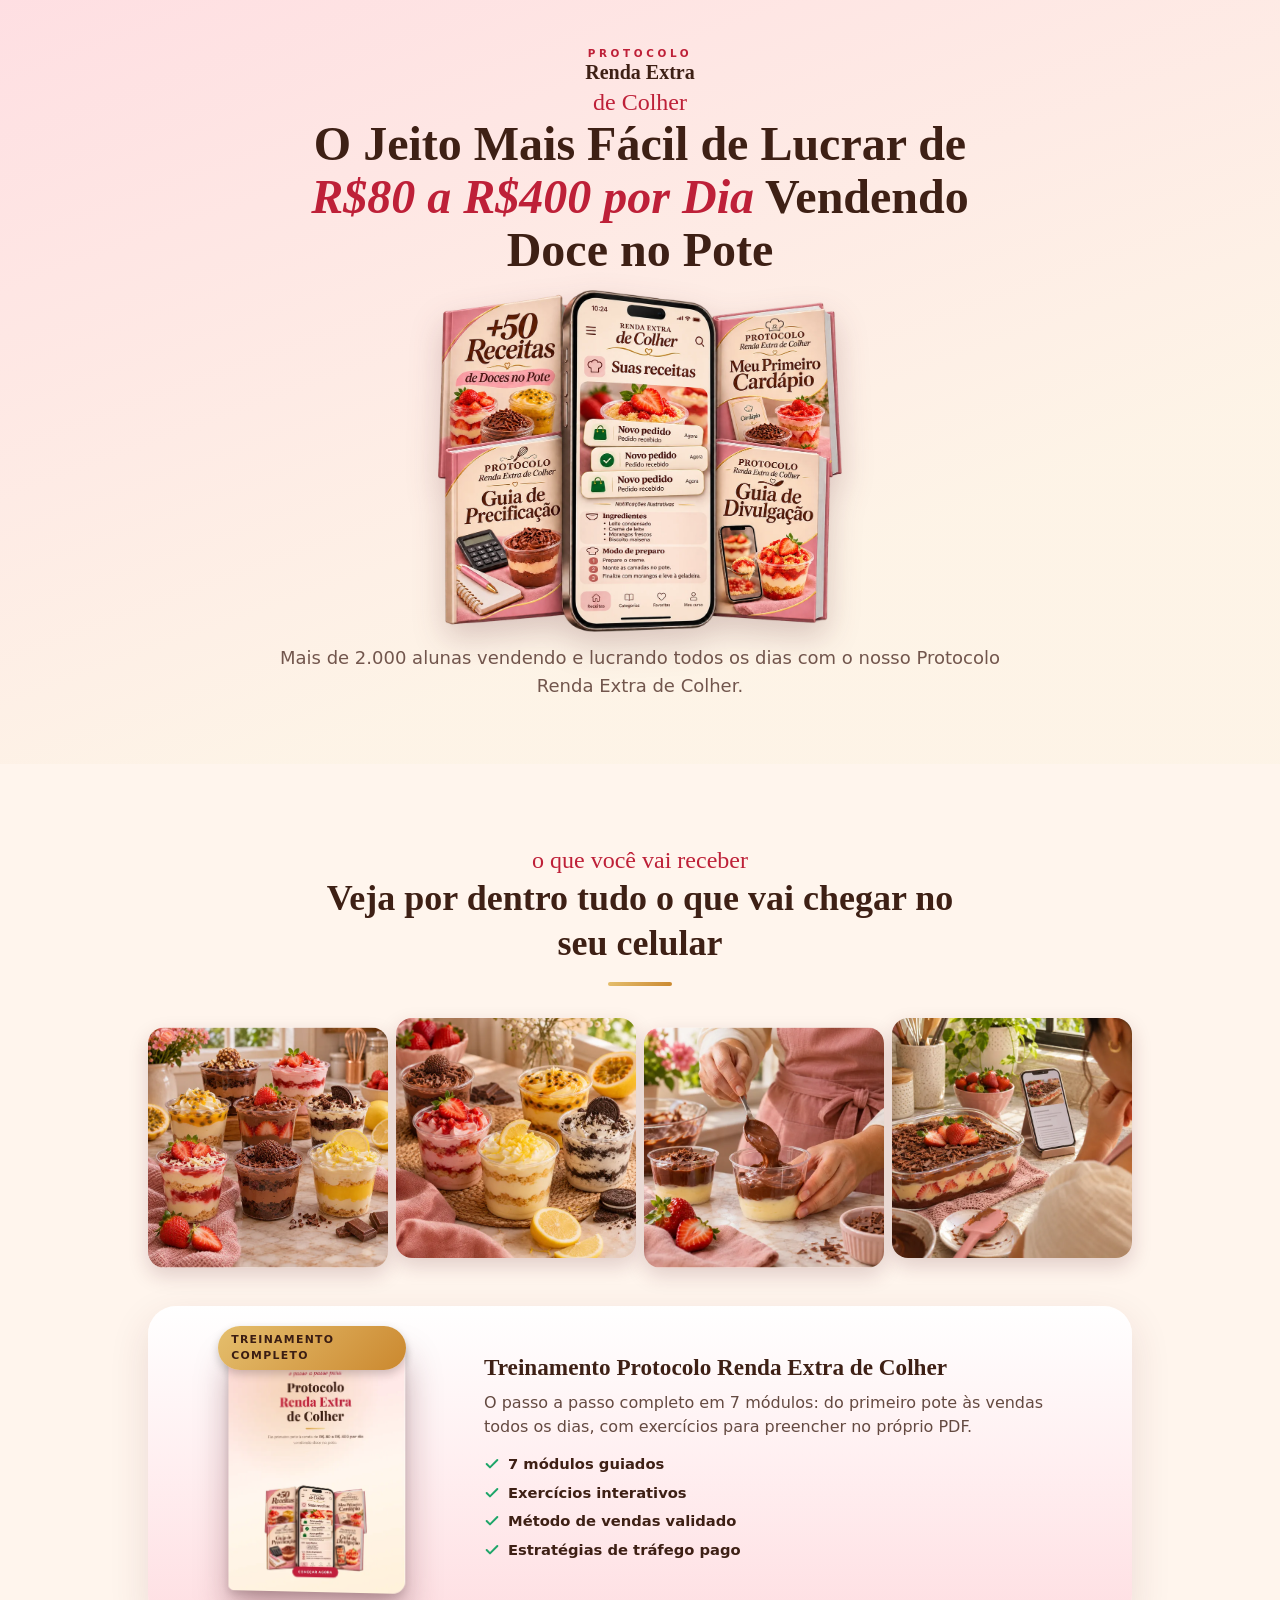
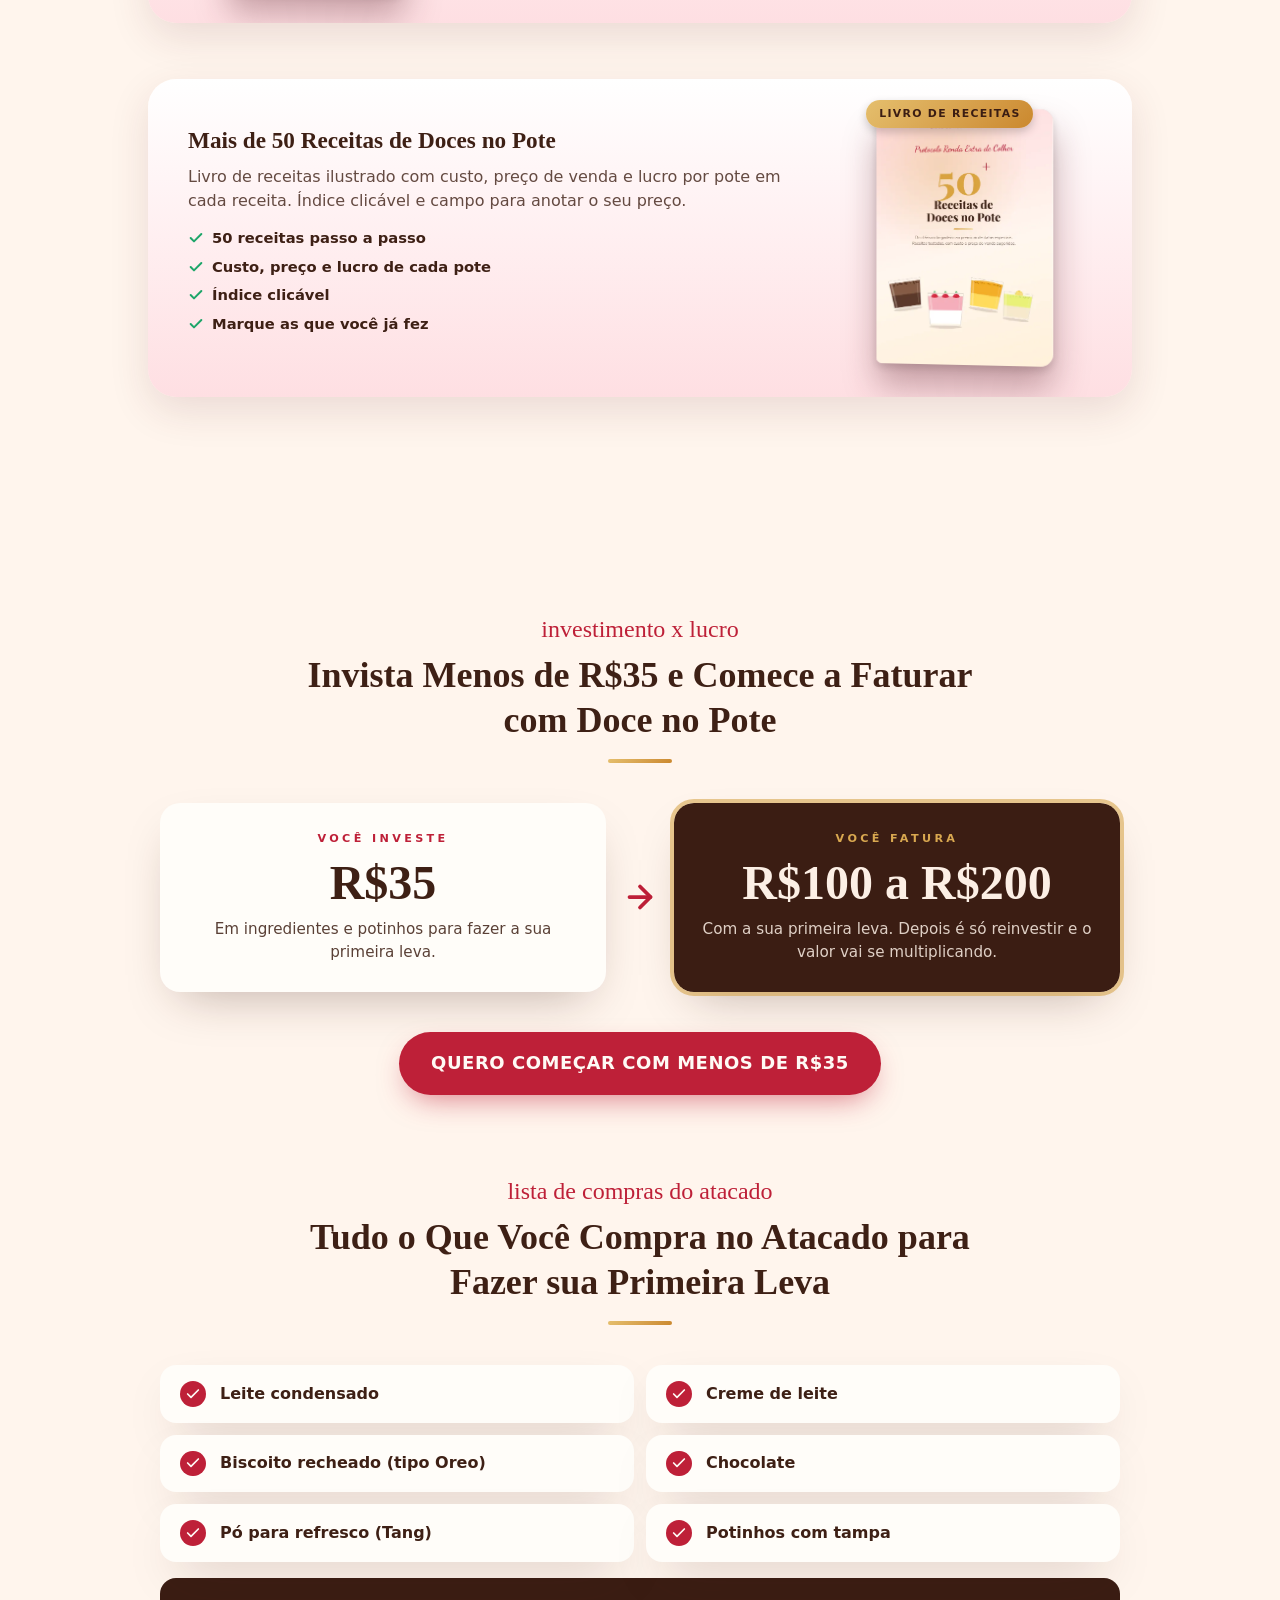
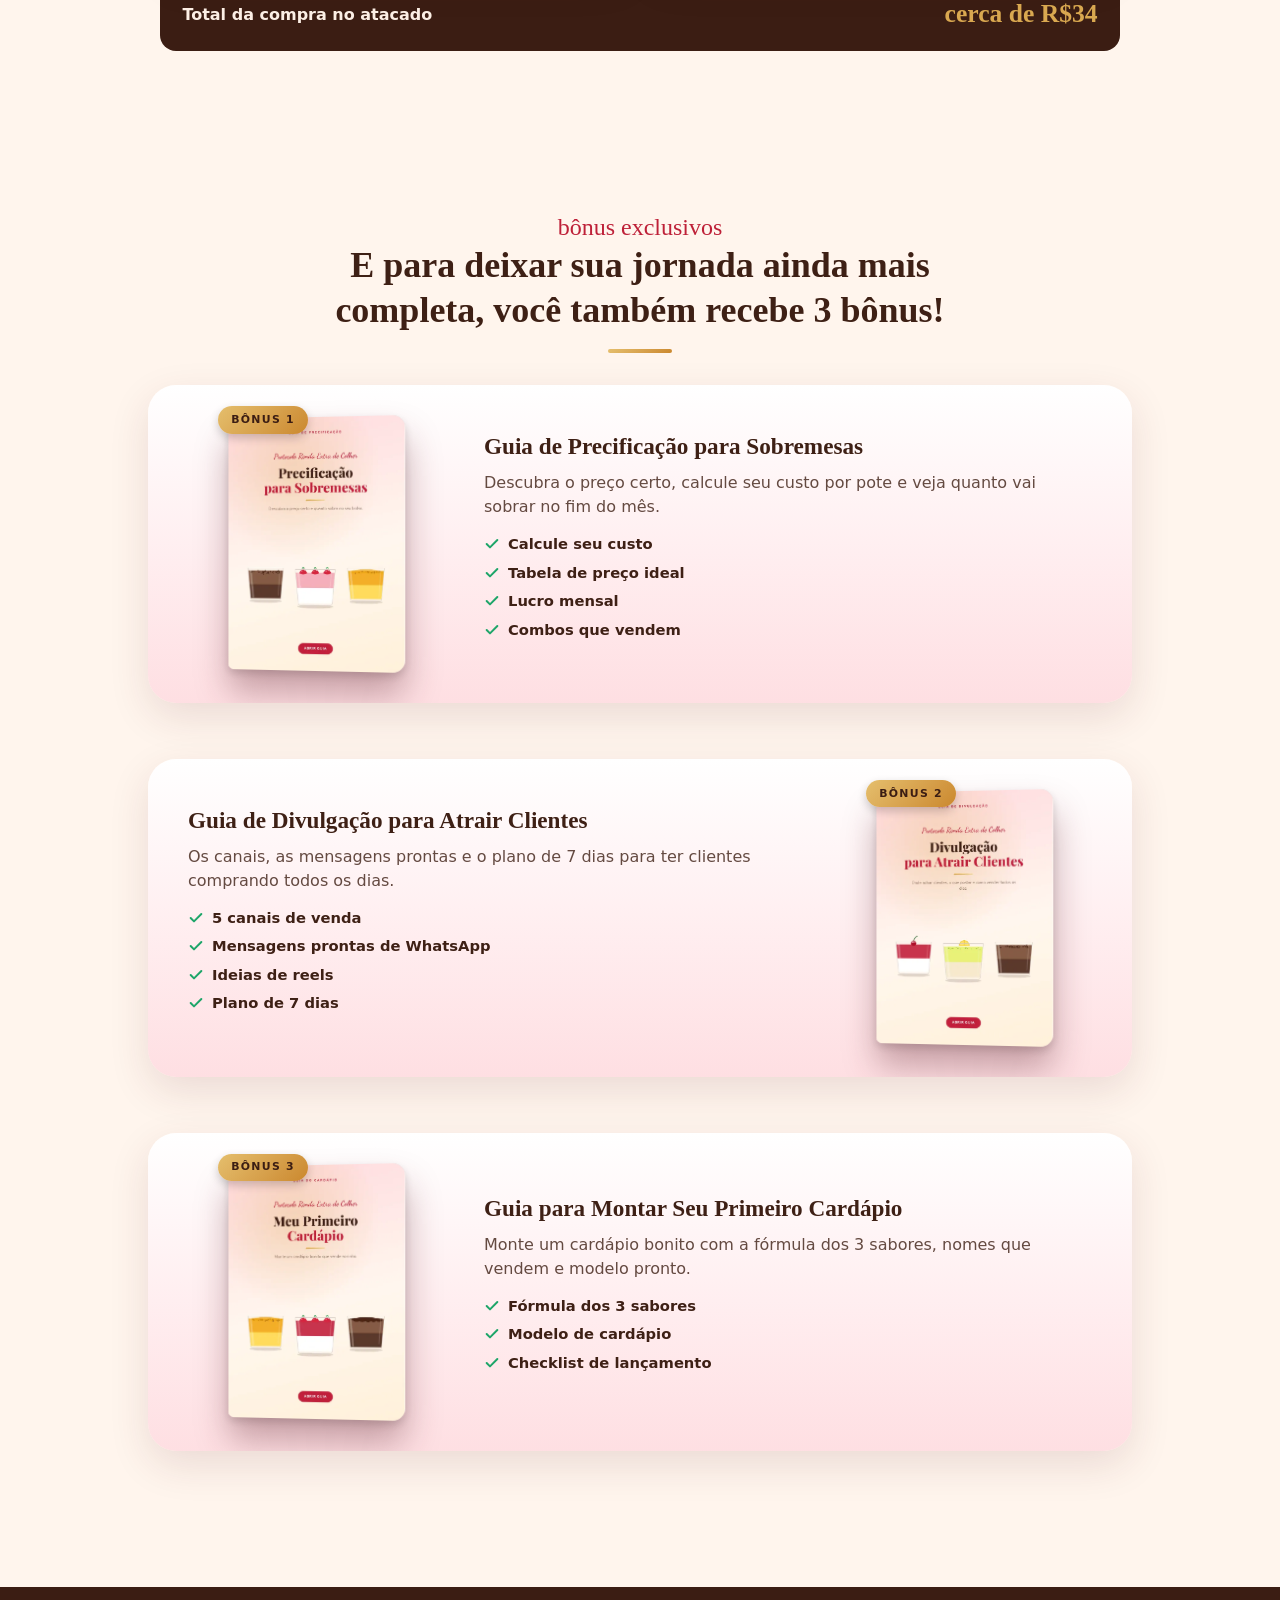
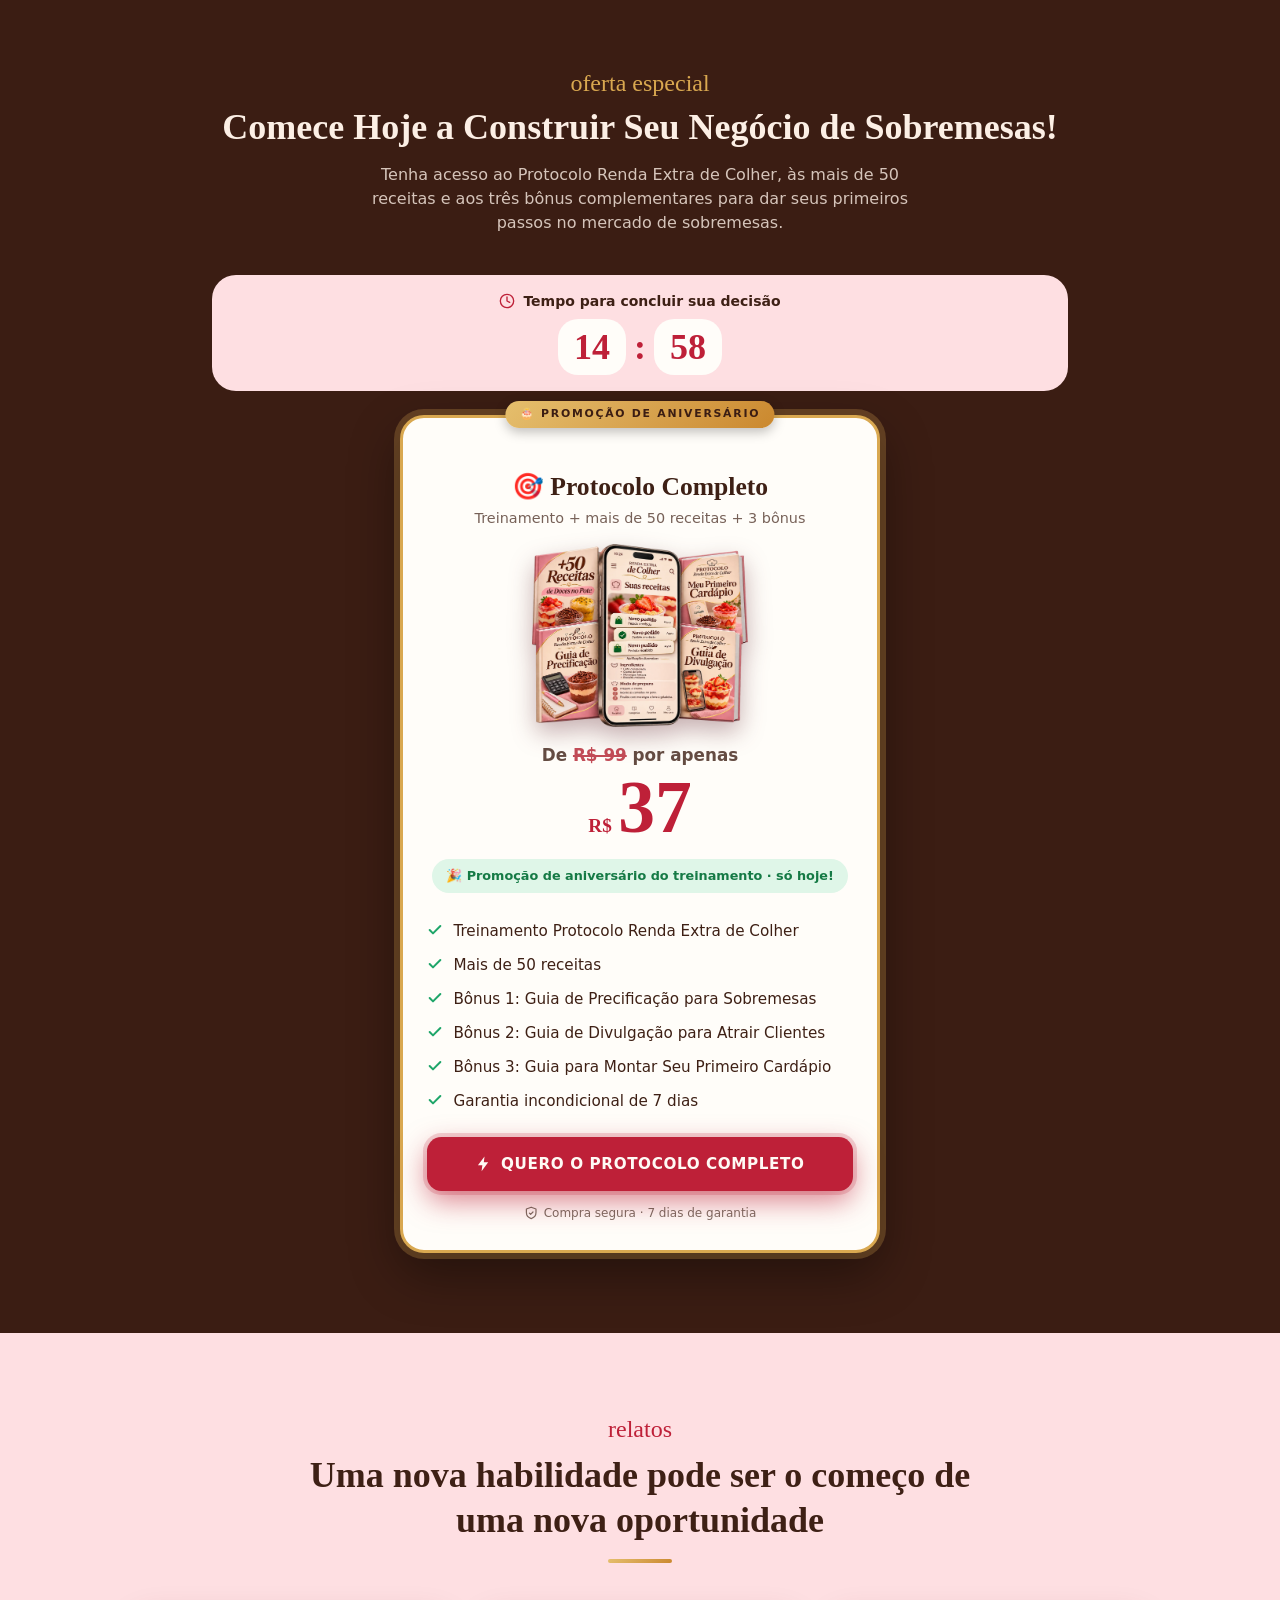
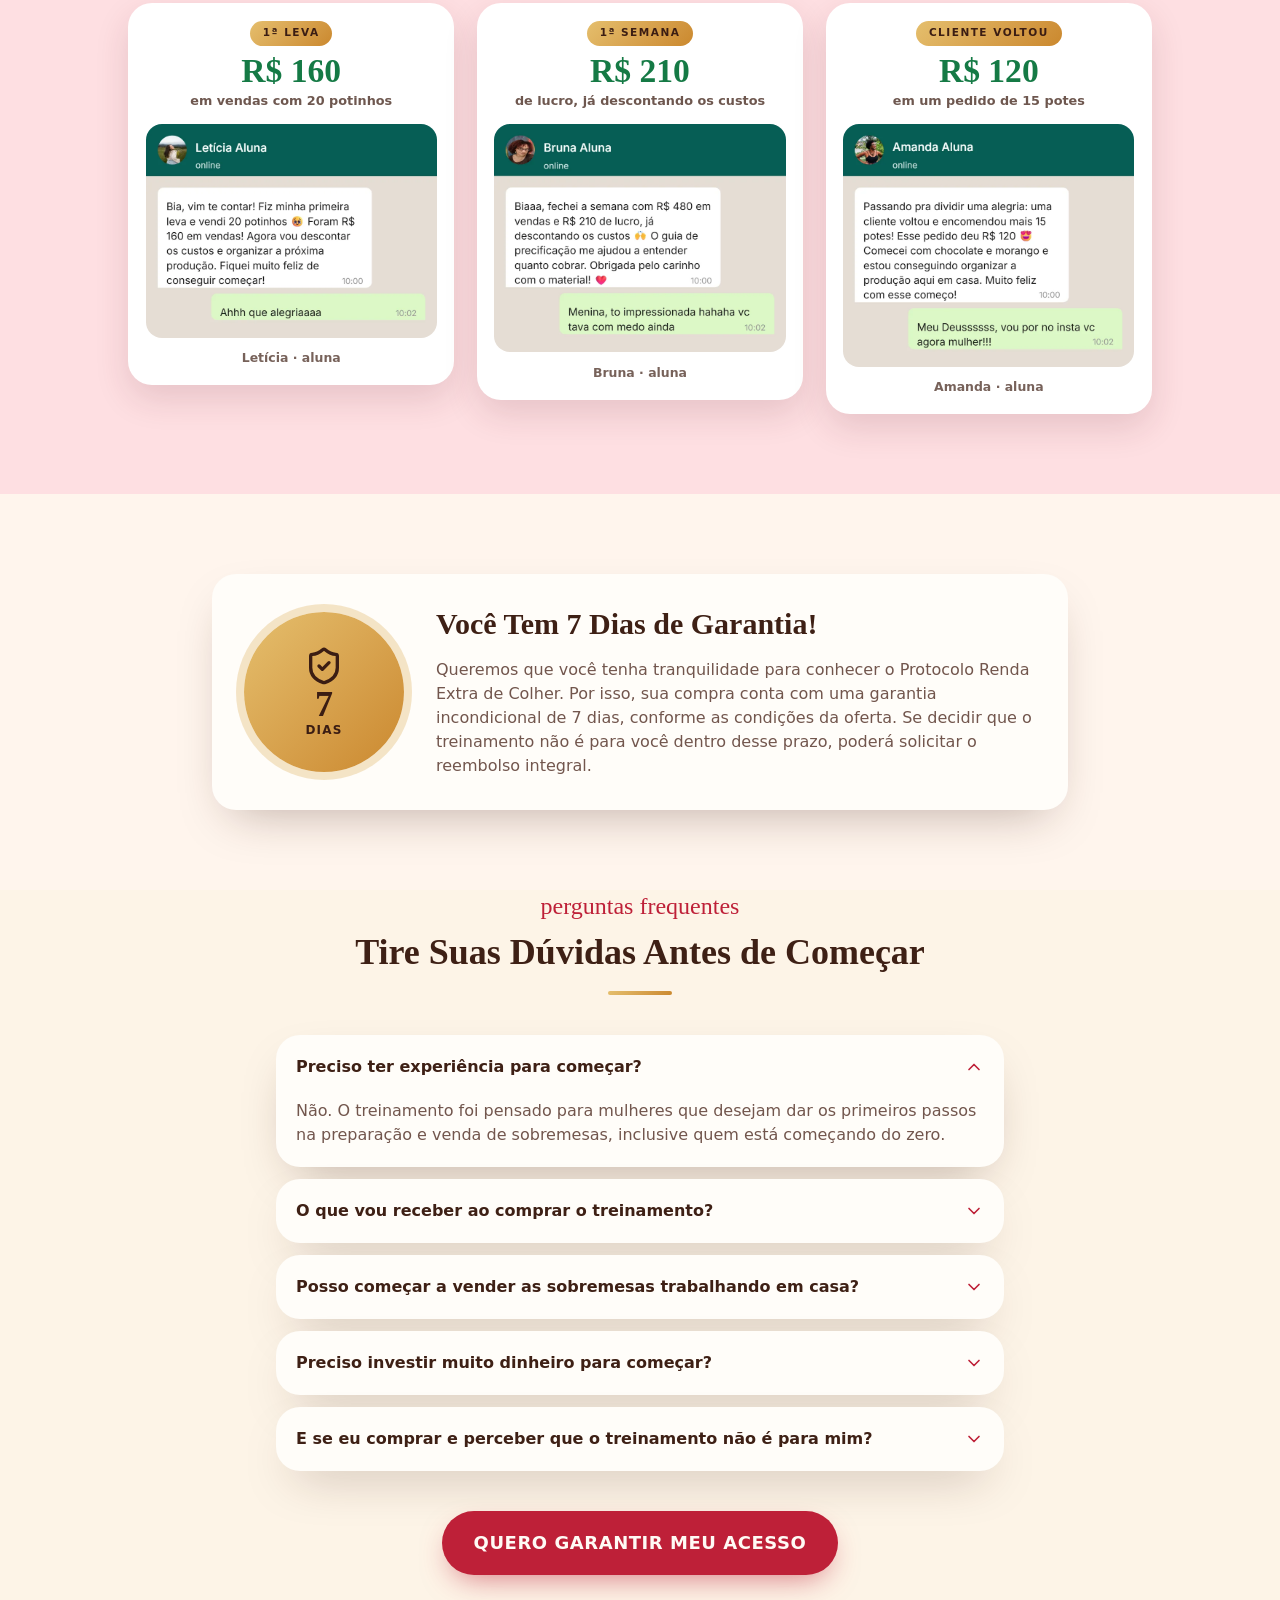
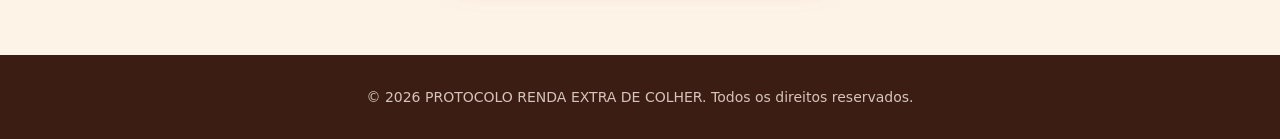
==== commit c8e41a9a: "Ajustes na página: remove botão e checks da 1ª dobra, remove 'por que escolher', bônus em seção próp" ====
--- a/index.html
+++ b/index.html
@@ -17,11 +17,11 @@
 src="https://www.facebook.com/tr?id=243757197459978&ev=PageView&noscript=1"
 /></noscript>
 <!-- End Meta Pixel Code -->
-<meta charset="utf-8"><meta name="viewport" content="width=device-width, initial-scale=1"><link rel="stylesheet" href="assets/styles-iZSdmtJH.css" data-precedence="default"><link rel="stylesheet" href="assets/custom.css?v=24"><link rel="stylesheet" href="_ext/fonts.googleapis.com/assets/css2" data-precedence="default"><title>Protocolo Renda Extra de Colher | +50 receitas de doce no pote para vender</title><meta name="description" content="Aprenda a preparar e vender doces no pote com um treinamento prático e mais de 50 receitas para começar seu negócio de sobremesas."><meta property="og:title" content="Protocolo Renda Extra de Colher"><meta property="og:description" content="Treinamento com mais de 50 receitas para começar a vender sobremesas de colher em casa."><meta property="og:type" content="website"><meta name="twitter:card" content="summary_large_image"><link rel="icon" href="assets/favicon.svg?v=2" type="image/svg+xml"><link rel="icon" href="assets/favicon.ico?v=2" sizes="any"><link rel="apple-touch-icon" href="assets/apple-touch-icon.png?v=2">
+<meta charset="utf-8"><meta name="viewport" content="width=device-width, initial-scale=1"><link rel="stylesheet" href="assets/styles-iZSdmtJH.css" data-precedence="default"><link rel="stylesheet" href="assets/custom.css?v=25"><link rel="stylesheet" href="_ext/fonts.googleapis.com/assets/css2" data-precedence="default"><title>Protocolo Renda Extra de Colher | +50 receitas de doce no pote para vender</title><meta name="description" content="Aprenda a preparar e vender doces no pote com um treinamento prático e mais de 50 receitas para começar seu negócio de sobremesas."><meta property="og:title" content="Protocolo Renda Extra de Colher"><meta property="og:description" content="Treinamento com mais de 50 receitas para começar a vender sobremesas de colher em casa."><meta property="og:type" content="website"><meta name="twitter:card" content="summary_large_image"><link rel="icon" href="assets/favicon.svg?v=2" type="image/svg+xml"><link rel="icon" href="assets/favicon.ico?v=2" sizes="any"><link rel="apple-touch-icon" href="assets/apple-touch-icon.png?v=2">
 
 <meta name="twitter:title" content="Protocolo Renda Extra de Colher"><meta name="twitter:description" content="Treinamento com mais de 50 receitas para começar a vender sobremesas de colher em casa."><meta property="og:image" content="https://pub-bb2e103a32db4e198524a2e9ed8f35b4.r2.dev/lovp_4zrxkfg8zd8fe9ktkjp98f98vm/05941257d4ef65d3263d71dc8bca81d5_1793140794243.png"><meta name="twitter:image" content="https://pub-bb2e103a32db4e198524a2e9ed8f35b4.r2.dev/lovp_4zrxkfg8zd8fe9ktkjp98f98vm/05941257d4ef65d3263d71dc8bca81d5_1793140794243.png"></head>
 <body>
-<main class="overflow-x-hidden"><section class="bg-hero"><div class="mx-auto max-w-3xl px-5 pb-16 pt-8 md:pt-12"><div class="text-center"><div class="leading-none mb-5"><span class="block text-[0.65rem] font-extrabold tracking-[0.35em] text-primary">PROTOCOLO</span><span class="block font-display text-xl font-extrabold">Renda Extra</span><span class="block font-script text-2xl text-primary">de Colher</span></div><h1 class="text-4xl font-extrabold leading-[1.1] sm:text-5xl">O Jeito Mais Fácil de Lucrar de <span class="italic text-primary">R$80 a R$400 por Dia</span> Vendendo Doce no Pote</h1><div class="mk-wrap"><img class="mk-img" src="assets/mockup.webp" alt="Protocolo Renda Extra de Colher: aplicativo de receitas, mais de 50 receitas, guia de precificação, guia de divulgação e primeiro cardápio" width="1100" height="929" fetchpriority="high" decoding="async"></div><p class="mt-3 text-lg text-muted-foreground">Mais de 2.000 alunas vendendo e lucrando todos os dias com o nosso Protocolo Renda Extra de Colher.</p><div class="mt-5 flex flex-col items-center gap-3"><a href="#oferta" class="btn-cta w-full text-base sm:w-auto sm:text-lg">QUERO COMEÇAR MEU NEGÓCIO</a><ul class="mt-1 space-y-2 text-left"><li class="flex items-center gap-3"><span class="flex h-6 w-6 shrink-0 items-center justify-center rounded-full bg-primary text-primary-foreground"><svg xmlns="http://www.w3.org/2000/svg" width="24" height="24" viewBox="0 0 24 24" fill="none" stroke="currentColor" stroke-width="2" stroke-linecap="round" stroke-linejoin="round" class="h-4 w-4" aria-hidden="true"><path d="M20 6 9 17l-5-5" /></svg></span><span class="font-semibold">Mais de 50 receitas</span></li><li class="flex items-center gap-3"><span class="flex h-6 w-6 shrink-0 items-center justify-center rounded-full bg-primary text-primary-foreground"><svg xmlns="http://www.w3.org/2000/svg" width="24" height="24" viewBox="0 0 24 24" fill="none" stroke="currentColor" stroke-width="2" stroke-linecap="round" stroke-linejoin="round" class="h-4 w-4" aria-hidden="true"><path d="M20 6 9 17l-5-5" /></svg></span><span class="font-semibold">Método de vendas validado</span></li><li class="flex items-center gap-3"><span class="flex h-6 w-6 shrink-0 items-center justify-center rounded-full bg-primary text-primary-foreground"><svg xmlns="http://www.w3.org/2000/svg" width="24" height="24" viewBox="0 0 24 24" fill="none" stroke="currentColor" stroke-width="2" stroke-linecap="round" stroke-linejoin="round" class="h-4 w-4" aria-hidden="true"><path d="M20 6 9 17l-5-5" /></svg></span><span class="font-semibold">Estratégias de Tráfego Pago</span></li></ul></div></div></div></section><section id="receber" class="rc"><div class="rc-head"><p class="font-script text-2xl text-primary">o que você vai receber</p><h2 class="text-3xl font-extrabold leading-tight sm:text-4xl">Veja por dentro tudo o que vai chegar no seu celular</h2><div class="mx-auto mt-4 h-1 w-16 rounded-full bg-gold"></div></div><div class="rc-mosaic"><img src="assets/receber-2.webp" alt="Doces no pote que você aprende a fazer" loading="lazy" width="720" height="720"><img src="assets/receber-4.webp" alt="Doces no pote que você aprende a fazer" loading="lazy" width="720" height="720"><img src="assets/receber-3.webp" alt="Doces no pote que você aprende a fazer" loading="lazy" width="720" height="720"><img src="assets/receber-1.webp" alt="Doces no pote que você aprende a fazer" loading="lazy" width="720" height="720"></div><article class="rc-item"><div class="rc-cover"><span class="rc-tag">Treinamento completo</span><img src="assets/pdf-treino-0.webp" alt="Capa: Treinamento Protocolo Renda Extra de Colher" loading="lazy" width="584" height="827"></div><div class="rc-info"><h3>Treinamento Protocolo Renda Extra de Colher</h3><p>O passo a passo completo em 7 módulos: do primeiro pote às vendas todos os dias, com exercícios para preencher no próprio PDF.</p><ul><li><svg width="16" height="16" viewBox="0 0 24 24" fill="none" stroke="currentColor" stroke-width="3" stroke-linecap="round" stroke-linejoin="round" aria-hidden="true"><path d="M20 6 9 17l-5-5"/></svg>7 módulos guiados</li><li><svg width="16" height="16" viewBox="0 0 24 24" fill="none" stroke="currentColor" stroke-width="3" stroke-linecap="round" stroke-linejoin="round" aria-hidden="true"><path d="M20 6 9 17l-5-5"/></svg>Exercícios interativos</li><li><svg width="16" height="16" viewBox="0 0 24 24" fill="none" stroke="currentColor" stroke-width="3" stroke-linecap="round" stroke-linejoin="round" aria-hidden="true"><path d="M20 6 9 17l-5-5"/></svg>Método de vendas validado</li><li><svg width="16" height="16" viewBox="0 0 24 24" fill="none" stroke="currentColor" stroke-width="3" stroke-linecap="round" stroke-linejoin="round" aria-hidden="true"><path d="M20 6 9 17l-5-5"/></svg>Estratégias de tráfego pago</li></ul></div></article><article class="rc-item"><div class="rc-cover"><span class="rc-tag">Livro de receitas</span><img src="assets/pdf-receitas-0.webp" alt="Capa: Mais de 50 Receitas de Doces no Pote" loading="lazy" width="584" height="827"></div><div class="rc-info"><h3>Mais de 50 Receitas de Doces no Pote</h3><p>Livro de receitas ilustrado com custo, preço de venda e lucro por pote em cada receita. Índice clicável e campo para anotar o seu preço.</p><ul><li><svg width="16" height="16" viewBox="0 0 24 24" fill="none" stroke="currentColor" stroke-width="3" stroke-linecap="round" stroke-linejoin="round" aria-hidden="true"><path d="M20 6 9 17l-5-5"/></svg>50 receitas passo a passo</li><li><svg width="16" height="16" viewBox="0 0 24 24" fill="none" stroke="currentColor" stroke-width="3" stroke-linecap="round" stroke-linejoin="round" aria-hidden="true"><path d="M20 6 9 17l-5-5"/></svg>Custo, preço e lucro de cada pote</li><li><svg width="16" height="16" viewBox="0 0 24 24" fill="none" stroke="currentColor" stroke-width="3" stroke-linecap="round" stroke-linejoin="round" aria-hidden="true"><path d="M20 6 9 17l-5-5"/></svg>Índice clicável</li><li><svg width="16" height="16" viewBox="0 0 24 24" fill="none" stroke="currentColor" stroke-width="3" stroke-linecap="round" stroke-linejoin="round" aria-hidden="true"><path d="M20 6 9 17l-5-5"/></svg>Marque as que você já fez</li></ul></div></article><article class="rc-item"><div class="rc-cover"><span class="rc-tag">Bônus 1</span><img src="assets/pdf-preco-0.webp" alt="Capa: Guia de Precificação para Sobremesas" loading="lazy" width="584" height="827"></div><div class="rc-info"><h3>Guia de Precificação para Sobremesas</h3><p>Descubra o preço certo, calcule seu custo por pote e veja quanto vai sobrar no fim do mês.</p><ul><li><svg width="16" height="16" viewBox="0 0 24 24" fill="none" stroke="currentColor" stroke-width="3" stroke-linecap="round" stroke-linejoin="round" aria-hidden="true"><path d="M20 6 9 17l-5-5"/></svg>Calcule seu custo</li><li><svg width="16" height="16" viewBox="0 0 24 24" fill="none" stroke="currentColor" stroke-width="3" stroke-linecap="round" stroke-linejoin="round" aria-hidden="true"><path d="M20 6 9 17l-5-5"/></svg>Tabela de preço ideal</li><li><svg width="16" height="16" viewBox="0 0 24 24" fill="none" stroke="currentColor" stroke-width="3" stroke-linecap="round" stroke-linejoin="round" aria-hidden="true"><path d="M20 6 9 17l-5-5"/></svg>Lucro mensal</li><li><svg width="16" height="16" viewBox="0 0 24 24" fill="none" stroke="currentColor" stroke-width="3" stroke-linecap="round" stroke-linejoin="round" aria-hidden="true"><path d="M20 6 9 17l-5-5"/></svg>Combos que vendem</li></ul></div></article><article class="rc-item"><div class="rc-cover"><span class="rc-tag">Bônus 2</span><img src="assets/pdf-divulga-0.webp" alt="Capa: Guia de Divulgação para Atrair Clientes" loading="lazy" width="584" height="827"></div><div class="rc-info"><h3>Guia de Divulgação para Atrair Clientes</h3><p>Os canais, as mensagens prontas e o plano de 7 dias para ter clientes comprando todos os dias.</p><ul><li><svg width="16" height="16" viewBox="0 0 24 24" fill="none" stroke="currentColor" stroke-width="3" stroke-linecap="round" stroke-linejoin="round" aria-hidden="true"><path d="M20 6 9 17l-5-5"/></svg>5 canais de venda</li><li><svg width="16" height="16" viewBox="0 0 24 24" fill="none" stroke="currentColor" stroke-width="3" stroke-linecap="round" stroke-linejoin="round" aria-hidden="true"><path d="M20 6 9 17l-5-5"/></svg>Mensagens prontas de WhatsApp</li><li><svg width="16" height="16" viewBox="0 0 24 24" fill="none" stroke="currentColor" stroke-width="3" stroke-linecap="round" stroke-linejoin="round" aria-hidden="true"><path d="M20 6 9 17l-5-5"/></svg>Ideias de reels</li><li><svg width="16" height="16" viewBox="0 0 24 24" fill="none" stroke="currentColor" stroke-width="3" stroke-linecap="round" stroke-linejoin="round" aria-hidden="true"><path d="M20 6 9 17l-5-5"/></svg>Plano de 7 dias</li></ul></div></article><article class="rc-item"><div class="rc-cover"><span class="rc-tag">Bônus 3</span><img src="assets/pdf-cardapio-0.webp" alt="Capa: Guia para Montar Seu Primeiro Cardápio" loading="lazy" width="584" height="827"></div><div class="rc-info"><h3>Guia para Montar Seu Primeiro Cardápio</h3><p>Monte um cardápio bonito com a fórmula dos 3 sabores, nomes que vendem e modelo pronto.</p><ul><li><svg width="16" height="16" viewBox="0 0 24 24" fill="none" stroke="currentColor" stroke-width="3" stroke-linecap="round" stroke-linejoin="round" aria-hidden="true"><path d="M20 6 9 17l-5-5"/></svg>Fórmula dos 3 sabores</li><li><svg width="16" height="16" viewBox="0 0 24 24" fill="none" stroke="currentColor" stroke-width="3" stroke-linecap="round" stroke-linejoin="round" aria-hidden="true"><path d="M20 6 9 17l-5-5"/></svg>Modelo de cardápio</li><li><svg width="16" height="16" viewBox="0 0 24 24" fill="none" stroke="currentColor" stroke-width="3" stroke-linecap="round" stroke-linejoin="round" aria-hidden="true"><path d="M20 6 9 17l-5-5"/></svg>Checklist de lançamento</li></ul></div></article><div class="rc-cta"><a href="#oferta" class="btn-cta">QUERO RECEBER TUDO ISSO</a></div></section><section class="bg-blush py-20"><div class="mx-auto max-w-5xl px-5"><div class="mx-auto mb-10 max-w-2xl text-center"><p class="mb-2 font-script text-2xl text-primary">por que escolher o protocolo?</p><h2 class="text-3xl font-extrabold leading-tight sm:text-4xl">Seu próximo passo pode começar na cozinha da sua casa</h2><div class="mx-auto mt-4 h-1 w-16 rounded-full bg-gold"></div></div><div class="grid gap-5 md:grid-cols-2"><div class="flex gap-4 rounded-2xl bg-card p-6 shadow-soft"><div class="flex h-12 w-12 shrink-0 items-center justify-center rounded-xl bg-gold text-chocolate"><svg xmlns="http://www.w3.org/2000/svg" width="24" height="24" viewBox="0 0 24 24" fill="none" stroke="currentColor" stroke-width="2" stroke-linecap="round" stroke-linejoin="round" class="lucide lucide-chef-hat h-6 w-6" aria-hidden="true"><path d="M17 21a1 1 0 0 0 1-1v-5.35c0-.457.316-.844.727-1.041a4 4 0 0 0-2.134-7.589 5 5 0 0 0-9.186 0 4 4 0 0 0-2.134 7.588c.411.198.727.585.727 1.041V20a1 1 0 0 0 1 1Z" /><path d="M6 17h12" /></svg></div><div><h3 class="text-lg font-bold">Comece Mesmo Sem Experiência</h3><p class="mt-1 text-sm text-muted-foreground">Tenha acesso a receitas e orientações para dar os primeiros passos, mesmo que você nunca tenha vendido sobremesas.</p></div></div><div class="flex gap-4 rounded-2xl bg-card p-6 shadow-soft"><div class="flex h-12 w-12 shrink-0 items-center justify-center rounded-xl bg-gold text-chocolate"><svg xmlns="http://www.w3.org/2000/svg" width="24" height="24" viewBox="0 0 24 24" fill="none" stroke="currentColor" stroke-width="2" stroke-linecap="round" stroke-linejoin="round" class="lucide lucide-cake-slice h-6 w-6" aria-hidden="true"><path d="M16 13H3" /><path d="M16 17H3" /><path d="m7.2 7.9-3.388 2.5A2 2 0 0 0 3 12.01V20a1 1 0 0 0 1 1h16a1 1 0 0 0 1-1v-8.654c0-2-2.44-6.026-6.44-8.026a1 1 0 0 0-1.082.057L10.4 5.6" /><circle cx="9" cy="7" r="2" /></svg></div><div><h3 class="text-lg font-bold">Diversifique Suas Vendas</h3><p class="mt-1 text-sm text-muted-foreground">Com mais de 50 receitas, você poderá explorar diferentes sabores e criar mais opções para seus clientes.</p></div></div><div class="flex gap-4 rounded-2xl bg-card p-6 shadow-soft"><div class="flex h-12 w-12 shrink-0 items-center justify-center rounded-xl bg-gold text-chocolate"><svg xmlns="http://www.w3.org/2000/svg" width="24" height="24" viewBox="0 0 24 24" fill="none" stroke="currentColor" stroke-width="2" stroke-linecap="round" stroke-linejoin="round" class="lucide lucide-house h-6 w-6" aria-hidden="true"><path d="M15 21v-8a1 1 0 0 0-1-1h-4a1 1 0 0 0-1 1v8" /><path d="M3 10a2 2 0 0 1 .709-1.528l7-6a2 2 0 0 1 2.582 0l7 6A2 2 0 0 1 21 10v9a2 2 0 0 1-2 2H5a2 2 0 0 1-2-2z" /></svg></div><div><h3 class="text-lg font-bold">Empreenda de Onde Estiver</h3><p class="mt-1 text-sm text-muted-foreground">Prepare suas sobremesas em casa e organize sua rotina de produção conforme sua disponibilidade.</p></div></div><div class="flex gap-4 rounded-2xl bg-card p-6 shadow-soft"><div class="flex h-12 w-12 shrink-0 items-center justify-center rounded-xl bg-gold text-chocolate"><svg xmlns="http://www.w3.org/2000/svg" width="24" height="24" viewBox="0 0 24 24" fill="none" stroke="currentColor" stroke-width="2" stroke-linecap="round" stroke-linejoin="round" class="lucide lucide-list-checks h-6 w-6" aria-hidden="true"><path d="M13 5h8" /><path d="M13 12h8" /><path d="M13 19h8" /><path d="m3 17 2 2 4-4" /><path d="m3 7 2 2 4-4" /></svg></div><div><h3 class="text-lg font-bold">Monte Seu Próprio Cardápio</h3><p class="mt-1 text-sm text-muted-foreground">Teste combinações e desenvolva opções que façam sentido para o público da sua região.</p></div></div><div class="flex gap-4 rounded-2xl bg-card p-6 shadow-soft md:col-span-2"><div class="flex h-12 w-12 shrink-0 items-center justify-center rounded-xl bg-gold text-chocolate"><svg xmlns="http://www.w3.org/2000/svg" width="24" height="24" viewBox="0 0 24 24" fill="none" stroke="currentColor" stroke-width="2" stroke-linecap="round" stroke-linejoin="round" class="lucide lucide-rocket h-6 w-6" aria-hidden="true"><path d="M12 15v5s3.03-.55 4-2c1.08-1.62 0-5 0-5" /><path d="M4.5 16.5c-1.5 1.26-2 5-2 5s3.74-.5 5-2c.71-.84.7-2.13-.09-2.91a2.18 2.18 0 0 0-2.91-.09" /><path d="M9 12a22 22 0 0 1 2-3.95A12.88 12.88 0 0 1 22 2c0 2.72-.78 7.5-6 11a22.4 22.4 0 0 1-4 2z" /><path d="M9 12H4s.55-3.03 2-4c1.62-1.08 5 .05 5 .05" /></svg></div><div><h3 class="text-lg font-bold">Transforme Conhecimento em Ação</h3><p class="mt-1 text-sm text-muted-foreground">Em vez de pesquisar receitas aleatórias, tenha um material organizado para consultar enquanto estrutura seu negócio.</p></div></div></div><blockquote class="mx-auto mt-12 max-w-2xl text-center font-display text-xl italic text-chocolate sm:text-2xl">"Você não precisa começar com uma grande estrutura. Comece aprendendo, coloque em prática e evolua um passo de cada vez."</blockquote><div class="mt-8 text-center"><a href="#oferta" class="btn-cta w-full text-base sm:w-auto sm:text-lg">QUERO COMEÇAR MEU NEGÓCIO</a></div></div></section><section class="ix-section"><div class="ix-wrap"><div class="mx-auto mb-10 max-w-2xl text-center"><p class="mb-2 font-script text-2xl text-primary">investimento x lucro</p><h2 class="text-3xl font-extrabold leading-tight sm:text-4xl">Invista Menos de R$35 e Comece a Faturar com Doce no Pote</h2><div class="mx-auto mt-4 h-1 w-16 rounded-full bg-gold"></div></div><div class="ix-grid"><div class="ix-card"><span class="ix-label">Você investe</span><span class="ix-value">R$35</span><p class="ix-sub">Em ingredientes e potinhos para fazer a sua primeira leva.</p></div><div class="ix-arrow"><svg width="36" height="36" xmlns="http://www.w3.org/2000/svg" viewBox="0 0 24 24" fill="none" stroke="currentColor" stroke-width="2.5" stroke-linecap="round" stroke-linejoin="round" aria-hidden="true"><path d="M5 12h14" /><path d="m12 5 7 7-7 7" /></svg></div><div class="ix-card ix-hot"><span class="ix-label">Você fatura</span><span class="ix-value">R$100 a R$200</span><p class="ix-sub">Com a sua primeira leva. Depois é só reinvestir e o valor vai se multiplicando.</p></div></div><div class="ix-cta"><a href="#oferta" class="btn-cta w-full text-base sm:w-auto sm:text-lg">QUERO COMEÇAR COM MENOS DE R$35</a></div></div></section><section class="ix-section" style="padding-top:0"><div class="ix-wrap"><div class="mx-auto mb-10 max-w-2xl text-center"><p class="mb-2 font-script text-2xl text-primary">lista de compras do atacado</p><h2 class="text-3xl font-extrabold leading-tight sm:text-4xl">Tudo o Que Você Compra no Atacado para Fazer sua Primeira Leva</h2><div class="mx-auto mt-4 h-1 w-16 rounded-full bg-gold"></div></div><div class="sl-grid"><div class="sl-item"><span class="sl-ok"><svg width="16" height="16" xmlns="http://www.w3.org/2000/svg" viewBox="0 0 24 24" fill="none" stroke="currentColor" stroke-width="2.5" stroke-linecap="round" stroke-linejoin="round" aria-hidden="true"><path d="M20 6 9 17l-5-5" /></svg></span><span>Leite condensado</span></div><div class="sl-item"><span class="sl-ok"><svg width="16" height="16" xmlns="http://www.w3.org/2000/svg" viewBox="0 0 24 24" fill="none" stroke="currentColor" stroke-width="2.5" stroke-linecap="round" stroke-linejoin="round" aria-hidden="true"><path d="M20 6 9 17l-5-5" /></svg></span><span>Creme de leite</span></div><div class="sl-item"><span class="sl-ok"><svg width="16" height="16" xmlns="http://www.w3.org/2000/svg" viewBox="0 0 24 24" fill="none" stroke="currentColor" stroke-width="2.5" stroke-linecap="round" stroke-linejoin="round" aria-hidden="true"><path d="M20 6 9 17l-5-5" /></svg></span><span>Biscoito recheado (tipo Oreo)</span></div><div class="sl-item"><span class="sl-ok"><svg width="16" height="16" xmlns="http://www.w3.org/2000/svg" viewBox="0 0 24 24" fill="none" stroke="currentColor" stroke-width="2.5" stroke-linecap="round" stroke-linejoin="round" aria-hidden="true"><path d="M20 6 9 17l-5-5" /></svg></span><span>Chocolate</span></div><div class="sl-item"><span class="sl-ok"><svg width="16" height="16" xmlns="http://www.w3.org/2000/svg" viewBox="0 0 24 24" fill="none" stroke="currentColor" stroke-width="2.5" stroke-linecap="round" stroke-linejoin="round" aria-hidden="true"><path d="M20 6 9 17l-5-5" /></svg></span><span>Pó para refresco (Tang)</span></div><div class="sl-item"><span class="sl-ok"><svg width="16" height="16" xmlns="http://www.w3.org/2000/svg" viewBox="0 0 24 24" fill="none" stroke="currentColor" stroke-width="2.5" stroke-linecap="round" stroke-linejoin="round" aria-hidden="true"><path d="M20 6 9 17l-5-5" /></svg></span><span>Potinhos com tampa</span></div></div><div class="sl-total"><span>Total da compra no atacado</span><b>cerca de R$34</b></div></div></section><section class="mx-auto max-w-6xl px-5 py-20"><div class="mx-auto mb-10 max-w-2xl text-center"><p class="mb-2 font-script text-2xl text-primary">bônus exclusivos</p><h2 class="text-3xl font-extrabold leading-tight sm:text-4xl">E para deixar sua jornada ainda mais completa, você também recebe 3 bônus!</h2><div class="mx-auto mt-4 h-1 w-16 rounded-full bg-gold"></div></div><div class="grid gap-6 md:grid-cols-3"><article class="relative rounded-2xl border-2 border-gold/60 bg-card p-6 pt-10 shadow-soft"><span class="absolute -top-4 left-6 rounded-full bg-primary px-4 py-1 text-xs font-extrabold tracking-widest text-primary-foreground">BÔNUS <!-- -->1</span><div class="mx-auto mb-6 flex aspect-[3/4] w-32 flex-col items-center justify-center gap-3 rounded-r-xl rounded-l-sm bg-chocolate p-3 text-center text-chocolate-foreground shadow-soft"><svg xmlns="http://www.w3.org/2000/svg" width="24" height="24" viewBox="0 0 24 24" fill="none" stroke="currentColor" stroke-width="2" stroke-linecap="round" stroke-linejoin="round" class="lucide lucide-calculator h-8 w-8 text-gold" aria-hidden="true"><rect width="16" height="20" x="4" y="2" rx="2" /><line x1="8" x2="16" y1="6" y2="6" /><line x1="16" x2="16" y1="14" y2="18" /><path d="M16 10h.01" /><path d="M12 10h.01" /><path d="M8 10h.01" /><path d="M12 14h.01" /><path d="M8 14h.01" /><path d="M12 18h.01" /><path d="M8 18h.01" /></svg><span class="font-display text-xs font-bold leading-tight">Guia de Precificação para Sobremesas</span></div><h3 class="text-center text-lg font-bold">Guia de Precificação para Sobremesas</h3><p class="mt-2 text-center text-sm text-muted-foreground">Organize custos de ingredientes, embalagens e demais despesas, facilitando o cálculo do preço de venda e a análise da margem de lucro.</p></article><article class="relative rounded-2xl border-2 border-gold/60 bg-card p-6 pt-10 shadow-soft"><span class="absolute -top-4 left-6 rounded-full bg-primary px-4 py-1 text-xs font-extrabold tracking-widest text-primary-foreground">BÔNUS <!-- -->2</span><div class="mx-auto mb-6 flex aspect-[3/4] w-32 flex-col items-center justify-center gap-3 rounded-r-xl rounded-l-sm bg-chocolate p-3 text-center text-chocolate-foreground shadow-soft"><svg xmlns="http://www.w3.org/2000/svg" width="24" height="24" viewBox="0 0 24 24" fill="none" stroke="currentColor" stroke-width="2" stroke-linecap="round" stroke-linejoin="round" class="lucide lucide-megaphone h-8 w-8 text-gold" aria-hidden="true"><path d="M11 6a13 13 0 0 0 8.4-2.8A1 1 0 0 1 21 4v12a1 1 0 0 1-1.6.8A13 13 0 0 0 11 14H5a2 2 0 0 1-2-2V8a2 2 0 0 1 2-2z" /><path d="M6 14a12 12 0 0 0 2.4 7.2 2 2 0 0 0 3.2-2.4A8 8 0 0 1 10 14" /><path d="M8 6v8" /></svg><span class="font-display text-xs font-bold leading-tight">Guia de Divulgação para Atrair Clientes</span></div><h3 class="text-center text-lg font-bold">Guia de Divulgação para Atrair Clientes</h3><p class="mt-2 text-center text-sm text-muted-foreground">Ideias práticas para apresentar suas sobremesas nas redes sociais, divulgar seu cardápio e mostrar seus produtos.</p></article><article class="relative rounded-2xl border-2 border-gold/60 bg-card p-6 pt-10 shadow-soft"><span class="absolute -top-4 left-6 rounded-full bg-primary px-4 py-1 text-xs font-extrabold tracking-widest text-primary-foreground">BÔNUS <!-- -->3</span><div class="mx-auto mb-6 flex aspect-[3/4] w-32 flex-col items-center justify-center gap-3 rounded-r-xl rounded-l-sm bg-chocolate p-3 text-center text-chocolate-foreground shadow-soft"><svg xmlns="http://www.w3.org/2000/svg" width="24" height="24" viewBox="0 0 24 24" fill="none" stroke="currentColor" stroke-width="2" stroke-linecap="round" stroke-linejoin="round" class="lucide lucide-lightbulb h-8 w-8 text-gold" aria-hidden="true"><path d="M15 14c.2-1 .7-1.7 1.5-2.5 1-.9 1.5-2.2 1.5-3.5A6 6 0 0 0 6 8c0 1 .2 2.2 1.5 3.5.7.7 1.3 1.5 1.5 2.5" /><path d="M9 18h6" /><path d="M10 22h4" /></svg><span class="font-display text-xs font-bold leading-tight">Guia para Montar Seu Primeiro Cardápio</span></div><h3 class="text-center text-lg font-bold">Guia para Montar Seu Primeiro Cardápio</h3><p class="mt-2 text-center text-sm text-muted-foreground">Orientações para selecionar sabores, organizar as opções e apresentar um cardápio claro e atrativo.</p></article></div></section><section id="oferta" class="scroll-mt-4 bg-chocolate py-20 text-chocolate-foreground"><div class="mx-auto max-w-4xl px-5 text-center"><p class="font-script text-2xl text-gold">oferta especial</p><h2 class="mt-2 text-3xl font-extrabold sm:text-4xl">Comece Hoje a Construir Seu Negócio de Sobremesas!</h2><p class="mx-auto mt-4 max-w-xl text-chocolate-foreground/80">Tenha acesso ao Protocolo Renda Extra de Colher, às mais de 50 receitas e aos três bônus complementares para dar seus primeiros passos no mercado de sobremesas.</p><div class="mt-10 rounded-2xl bg-blush p-4 text-center" style="color:var(--card-foreground)"><p class="flex items-center justify-center gap-2 text-sm font-bold"><svg xmlns="http://www.w3.org/2000/svg" width="24" height="24" viewBox="0 0 24 24" fill="none" stroke="currentColor" stroke-width="2" stroke-linecap="round" stroke-linejoin="round" class="lucide lucide-clock h-4 w-4 text-primary" aria-hidden="true"><circle cx="12" cy="12" r="10" /><path d="M12 6v6l4 2" /></svg>Tempo para concluir sua decisão</p><div class="mt-2 flex items-center justify-center gap-2 font-display text-4xl font-extrabold text-primary" aria-live="polite"><span class="rounded-xl bg-card px-4 py-2 tabular-nums">15</span>:<span class="rounded-xl bg-card px-4 py-2 tabular-nums">00</span></div></div><div class="of-grid of-single"><div class="of-card of-best"><span class="of-tag of-tag-hot">🎂 PROMOÇÃO DE ANIVERSÁRIO</span><h3 class="of-title">🎯 Protocolo Completo</h3><p class="of-sub">Treinamento + mais de 50 receitas + 3 bônus</p><div class="of-mk of-mk-in"><img src="assets/mockup.webp" alt="Tudo o que você recebe: treinamento, mais de 50 receitas e 3 guias bônus" loading="lazy" width="1100" height="929"></div><div class="of-was">De <s>R$ 99</s> por apenas</div><div class="of-price of-price-hot"><small>R$</small><b>37</b></div><div class="of-save">🎉 Promoção de aniversário do treinamento · só hoje!</div><ul class="of-list"><li><span class="of-ck"><svg width="16" height="16" viewBox="0 0 24 24" fill="none" stroke="currentColor" stroke-width="3" stroke-linecap="round" stroke-linejoin="round" aria-hidden="true"><path d="M20 6 9 17l-5-5" /></svg></span><span>Treinamento Protocolo Renda Extra de Colher</span></li><li><span class="of-ck"><svg width="16" height="16" viewBox="0 0 24 24" fill="none" stroke="currentColor" stroke-width="3" stroke-linecap="round" stroke-linejoin="round" aria-hidden="true"><path d="M20 6 9 17l-5-5" /></svg></span><span>Mais de 50 receitas</span></li><li><span class="of-ck"><svg width="16" height="16" viewBox="0 0 24 24" fill="none" stroke="currentColor" stroke-width="3" stroke-linecap="round" stroke-linejoin="round" aria-hidden="true"><path d="M20 6 9 17l-5-5" /></svg></span><span>Bônus 1: Guia de Precificação para Sobremesas</span></li><li><span class="of-ck"><svg width="16" height="16" viewBox="0 0 24 24" fill="none" stroke="currentColor" stroke-width="3" stroke-linecap="round" stroke-linejoin="round" aria-hidden="true"><path d="M20 6 9 17l-5-5" /></svg></span><span>Bônus 2: Guia de Divulgação para Atrair Clientes</span></li><li><span class="of-ck"><svg width="16" height="16" viewBox="0 0 24 24" fill="none" stroke="currentColor" stroke-width="3" stroke-linecap="round" stroke-linejoin="round" aria-hidden="true"><path d="M20 6 9 17l-5-5" /></svg></span><span>Bônus 3: Guia para Montar Seu Primeiro Cardápio</span></li><li><span class="of-ck"><svg width="16" height="16" viewBox="0 0 24 24" fill="none" stroke="currentColor" stroke-width="3" stroke-linecap="round" stroke-linejoin="round" aria-hidden="true"><path d="M20 6 9 17l-5-5" /></svg></span><span>Garantia incondicional de 7 dias</span></li></ul><a href="https://pay.cakto.com.br/337stev_1277383" class="of-cta of-cta-hot"><svg width="18" height="18" width="18" height="18" viewBox="0 0 24 24" fill="currentColor" aria-hidden="true"><path d="M13 2 4 14h6l-1 8 9-12h-6z"/></svg>QUERO O PROTOCOLO COMPLETO</a><p class="of-secure"><svg width="14" height="14" viewBox="0 0 24 24" fill="none" stroke="currentColor" stroke-width="2" stroke-linecap="round" stroke-linejoin="round" aria-hidden="true"><path d="M12 2 4 5v6c0 5 3.4 8.7 8 10 4.6-1.3 8-5 8-10V5z"/><path d="m9 12 2 2 4-4"/></svg>Compra segura · 7 dias de garantia</p></div></div></div></section><section class="bg-blush py-20"><div class="mx-auto max-w-6xl px-5"><div class="mx-auto mb-10 max-w-2xl text-center"><p class="mb-2 font-script text-2xl text-primary">relatos</p><h2 class="text-3xl font-extrabold leading-tight sm:text-4xl">Uma nova habilidade pode ser o começo de uma nova oportunidade</h2><div class="mx-auto mt-4 h-1 w-16 rounded-full bg-gold"></div></div><div class="rl-grid"><figure class="rl-card"><div class="rl-top"><span class="rl-tag">1ª leva</span><div class="rl-val"><b>R$ 160</b><small>em vendas com 20 potinhos</small></div></div><img src="assets/relato-1.webp" alt="Relato da aluna Letícia no WhatsApp" loading="lazy" width="800" height="586"><figcaption>Letícia · aluna</figcaption></figure><figure class="rl-card"><div class="rl-top"><span class="rl-tag">1ª semana</span><div class="rl-val"><b>R$ 210</b><small>de lucro, já descontando os custos</small></div></div><img src="assets/relato-2.webp" alt="Relato da aluna Bruna no WhatsApp" loading="lazy" width="800" height="626"><figcaption>Bruna · aluna</figcaption></figure><figure class="rl-card"><div class="rl-top"><span class="rl-tag">Cliente voltou</span><div class="rl-val"><b>R$ 120</b><small>em um pedido de 15 potes</small></div></div><img src="assets/relato-3.webp" alt="Relato da aluna Amanda no WhatsApp" loading="lazy" width="800" height="666"><figcaption>Amanda · aluna</figcaption></figure></div></div></section><section class="mx-auto max-w-4xl px-5 py-20"><div class="flex flex-col items-center gap-8 rounded-3xl bg-card p-8 text-center shadow-soft md:flex-row md:text-left"><div class="flex h-40 w-40 shrink-0 flex-col items-center justify-center rounded-full bg-gold text-chocolate ring-8 ring-gold/30"><svg xmlns="http://www.w3.org/2000/svg" width="24" height="24" viewBox="0 0 24 24" fill="none" stroke="currentColor" stroke-width="2" stroke-linecap="round" stroke-linejoin="round" class="lucide lucide-shield-check h-10 w-10" aria-hidden="true"><path d="M20 13c0 5-3.5 7.5-7.66 8.95a1 1 0 0 1-.67-.01C7.5 20.5 4 18 4 13V6a1 1 0 0 1 1-1c2 0 4.5-1.2 6.24-2.72a1.17 1.17 0 0 1 1.52 0C14.51 3.81 17 5 19 5a1 1 0 0 1 1 1z" /><path d="m9 12 2 2 4-4" /></svg><span class="font-display text-4xl font-extrabold leading-none">7</span><span class="text-xs font-extrabold tracking-widest">DIAS</span></div><div><h2 class="text-3xl font-extrabold">Você Tem 7 Dias de Garantia!</h2><p class="mt-4 text-muted-foreground">Queremos que você tenha tranquilidade para conhecer o Protocolo Renda Extra de Colher. Por isso, sua compra conta com uma garantia incondicional de 7 dias, conforme as condições da oferta. Se decidir que o treinamento não é para você dentro desse prazo, poderá solicitar o reembolso integral.</p></div></div></section><section class="bg-cream pb-20"><div class="mx-auto max-w-3xl px-5"><div class="mx-auto mb-10 max-w-2xl text-center"><p class="mb-2 font-script text-2xl text-primary">perguntas frequentes</p><h2 class="text-3xl font-extrabold leading-tight sm:text-4xl">Tire Suas Dúvidas Antes de Começar</h2><div class="mx-auto mt-4 h-1 w-16 rounded-full bg-gold"></div></div><div class="space-y-3"><div class="overflow-hidden rounded-2xl bg-card shadow-soft"><button aria-expanded="true" class="flex w-full items-center justify-between gap-4 p-5 text-left font-bold">Preciso ter experiência para começar?<svg xmlns="http://www.w3.org/2000/svg" width="24" height="24" viewBox="0 0 24 24" fill="none" stroke="currentColor" stroke-width="2" stroke-linecap="round" stroke-linejoin="round" class="lucide lucide-chevron-down h-5 w-5 shrink-0 text-primary transition-transform rotate-180" aria-hidden="true"><path d="m6 9 6 6 6-6" /></svg></button><p class="px-5 pb-5 text-muted-foreground">Não. O treinamento foi pensado para mulheres que desejam dar os primeiros passos na preparação e venda de sobremesas, inclusive quem está começando do zero.</p></div><div class="overflow-hidden rounded-2xl bg-card shadow-soft"><button aria-expanded="false" class="flex w-full items-center justify-between gap-4 p-5 text-left font-bold">O que vou receber ao comprar o treinamento?<svg xmlns="http://www.w3.org/2000/svg" width="24" height="24" viewBox="0 0 24 24" fill="none" stroke="currentColor" stroke-width="2" stroke-linecap="round" stroke-linejoin="round" class="lucide lucide-chevron-down h-5 w-5 shrink-0 text-primary transition-transform" aria-hidden="true"><path d="m6 9 6 6 6-6" /></svg></button><p class="px-5 pb-5 text-muted-foreground" hidden>Você recebe o treinamento digital Protocolo Renda Extra de Colher, com mais de 50 receitas de sobremesas, mais 3 bônus: o Guia de Precificação para Sobremesas, o Guia de Divulgação para Atrair Clientes e o Guia para Montar Seu Primeiro Cardápio.</p></div><div class="overflow-hidden rounded-2xl bg-card shadow-soft"><button aria-expanded="false" class="flex w-full items-center justify-between gap-4 p-5 text-left font-bold">Posso começar a vender as sobremesas trabalhando em casa?<svg xmlns="http://www.w3.org/2000/svg" width="24" height="24" viewBox="0 0 24 24" fill="none" stroke="currentColor" stroke-width="2" stroke-linecap="round" stroke-linejoin="round" class="lucide lucide-chevron-down h-5 w-5 shrink-0 text-primary transition-transform" aria-hidden="true"><path d="m6 9 6 6 6-6" /></svg></button><p class="px-5 pb-5 text-muted-foreground" hidden>Sim. Você prepara as sobremesas em casa e organiza sua rotina de produção conforme a sua disponibilidade, começando com o que você já tem.</p></div><div class="overflow-hidden rounded-2xl bg-card shadow-soft"><button aria-expanded="false" class="flex w-full items-center justify-between gap-4 p-5 text-left font-bold">Preciso investir muito dinheiro para começar?<svg xmlns="http://www.w3.org/2000/svg" width="24" height="24" viewBox="0 0 24 24" fill="none" stroke="currentColor" stroke-width="2" stroke-linecap="round" stroke-linejoin="round" class="lucide lucide-chevron-down h-5 w-5 shrink-0 text-primary transition-transform" aria-hidden="true"><path d="m6 9 6 6 6-6" /></svg></button><p class="px-5 pb-5 text-muted-foreground" hidden>Você não precisa começar com uma grande estrutura. O treinamento foi pensado para você dar os primeiros passos e evoluir um passo de cada vez.</p></div><div class="overflow-hidden rounded-2xl bg-card shadow-soft"><button aria-expanded="false" class="flex w-full items-center justify-between gap-4 p-5 text-left font-bold">E se eu comprar e perceber que o treinamento não é para mim?<svg xmlns="http://www.w3.org/2000/svg" width="24" height="24" viewBox="0 0 24 24" fill="none" stroke="currentColor" stroke-width="2" stroke-linecap="round" stroke-linejoin="round" class="lucide lucide-chevron-down h-5 w-5 shrink-0 text-primary transition-transform" aria-hidden="true"><path d="m6 9 6 6 6-6" /></svg></button><p class="px-5 pb-5 text-muted-foreground" hidden>Você tem 7 dias de garantia incondicional, conforme as condições da oferta. Se decidir que o treinamento não é para você dentro desse prazo, pode solicitar o reembolso integral.</p></div></div><div class="mt-10 text-center"><a href="#oferta" class="btn-cta w-full text-base sm:w-auto sm:text-lg">QUERO GARANTIR MEU ACESSO</a></div></div></section><footer class="bg-chocolate px-5 py-8 text-center text-sm text-chocolate-foreground/80">© 2026 PROTOCOLO RENDA EXTRA DE COLHER. Todos os direitos reservados.</footer></main>
+<main class="overflow-x-hidden"><section class="bg-hero"><div class="mx-auto max-w-3xl px-5 pb-16 pt-8 md:pt-12"><div class="text-center"><div class="leading-none mb-5"><span class="block text-[0.65rem] font-extrabold tracking-[0.35em] text-primary">PROTOCOLO</span><span class="block font-display text-xl font-extrabold">Renda Extra</span><span class="block font-script text-2xl text-primary">de Colher</span></div><h1 class="text-4xl font-extrabold leading-[1.1] sm:text-5xl">O Jeito Mais Fácil de Lucrar de <span class="italic text-primary">R$80 a R$400 por Dia</span> Vendendo Doce no Pote</h1><div class="mk-wrap"><img class="mk-img" src="assets/mockup.webp" alt="Protocolo Renda Extra de Colher: aplicativo de receitas, mais de 50 receitas, guia de precificação, guia de divulgação e primeiro cardápio" width="1100" height="929" fetchpriority="high" decoding="async"></div><p class="mt-3 text-lg text-muted-foreground">Mais de 2.000 alunas vendendo e lucrando todos os dias com o nosso Protocolo Renda Extra de Colher.</p></div></div></section><section id="receber" class="rc"><div class="rc-head"><p class="font-script text-2xl text-primary">o que você vai receber</p><h2 class="text-3xl font-extrabold leading-tight sm:text-4xl">Veja por dentro tudo o que vai chegar no seu celular</h2><div class="mx-auto mt-4 h-1 w-16 rounded-full bg-gold"></div></div><div class="rc-mosaic"><img src="assets/receber-2.webp" alt="Doces no pote que você aprende a fazer" loading="lazy" width="720" height="720"><img src="assets/receber-4.webp" alt="Doces no pote que você aprende a fazer" loading="lazy" width="720" height="720"><img src="assets/receber-3.webp" alt="Doces no pote que você aprende a fazer" loading="lazy" width="720" height="720"><img src="assets/receber-1.webp" alt="Doces no pote que você aprende a fazer" loading="lazy" width="720" height="720"></div><article class="rc-item"><div class="rc-cover"><span class="rc-tag">Treinamento completo</span><img src="assets/pdf-treino-0.webp" alt="Capa: Treinamento Protocolo Renda Extra de Colher" loading="lazy" width="584" height="827"></div><div class="rc-info"><h3>Treinamento Protocolo Renda Extra de Colher</h3><p>O passo a passo completo em 7 módulos: do primeiro pote às vendas todos os dias, com exercícios para preencher no próprio PDF.</p><ul><li><svg width="16" height="16" viewBox="0 0 24 24" fill="none" stroke="currentColor" stroke-width="3" stroke-linecap="round" stroke-linejoin="round" aria-hidden="true"><path d="M20 6 9 17l-5-5"/></svg>7 módulos guiados</li><li><svg width="16" height="16" viewBox="0 0 24 24" fill="none" stroke="currentColor" stroke-width="3" stroke-linecap="round" stroke-linejoin="round" aria-hidden="true"><path d="M20 6 9 17l-5-5"/></svg>Exercícios interativos</li><li><svg width="16" height="16" viewBox="0 0 24 24" fill="none" stroke="currentColor" stroke-width="3" stroke-linecap="round" stroke-linejoin="round" aria-hidden="true"><path d="M20 6 9 17l-5-5"/></svg>Método de vendas validado</li><li><svg width="16" height="16" viewBox="0 0 24 24" fill="none" stroke="currentColor" stroke-width="3" stroke-linecap="round" stroke-linejoin="round" aria-hidden="true"><path d="M20 6 9 17l-5-5"/></svg>Estratégias de tráfego pago</li></ul></div></article><article class="rc-item"><div class="rc-cover"><span class="rc-tag">Livro de receitas</span><img src="assets/pdf-receitas-0.webp" alt="Capa: Mais de 50 Receitas de Doces no Pote" loading="lazy" width="584" height="827"></div><div class="rc-info"><h3>Mais de 50 Receitas de Doces no Pote</h3><p>Livro de receitas ilustrado com custo, preço de venda e lucro por pote em cada receita. Índice clicável e campo para anotar o seu preço.</p><ul><li><svg width="16" height="16" viewBox="0 0 24 24" fill="none" stroke="currentColor" stroke-width="3" stroke-linecap="round" stroke-linejoin="round" aria-hidden="true"><path d="M20 6 9 17l-5-5"/></svg>50 receitas passo a passo</li><li><svg width="16" height="16" viewBox="0 0 24 24" fill="none" stroke="currentColor" stroke-width="3" stroke-linecap="round" stroke-linejoin="round" aria-hidden="true"><path d="M20 6 9 17l-5-5"/></svg>Custo, preço e lucro de cada pote</li><li><svg width="16" height="16" viewBox="0 0 24 24" fill="none" stroke="currentColor" stroke-width="3" stroke-linecap="round" stroke-linejoin="round" aria-hidden="true"><path d="M20 6 9 17l-5-5"/></svg>Índice clicável</li><li><svg width="16" height="16" viewBox="0 0 24 24" fill="none" stroke="currentColor" stroke-width="3" stroke-linecap="round" stroke-linejoin="round" aria-hidden="true"><path d="M20 6 9 17l-5-5"/></svg>Marque as que você já fez</li></ul></div></article></section><section class="ix-section"><div class="ix-wrap"><div class="mx-auto mb-10 max-w-2xl text-center"><p class="mb-2 font-script text-2xl text-primary">investimento x lucro</p><h2 class="text-3xl font-extrabold leading-tight sm:text-4xl">Invista Menos de R$35 e Comece a Faturar com Doce no Pote</h2><div class="mx-auto mt-4 h-1 w-16 rounded-full bg-gold"></div></div><div class="ix-grid"><div class="ix-card"><span class="ix-label">Você investe</span><span class="ix-value">R$35</span><p class="ix-sub">Em ingredientes e potinhos para fazer a sua primeira leva.</p></div><div class="ix-arrow"><svg width="36" height="36" xmlns="http://www.w3.org/2000/svg" viewBox="0 0 24 24" fill="none" stroke="currentColor" stroke-width="2.5" stroke-linecap="round" stroke-linejoin="round" aria-hidden="true"><path d="M5 12h14" /><path d="m12 5 7 7-7 7" /></svg></div><div class="ix-card ix-hot"><span class="ix-label">Você fatura</span><span class="ix-value">R$100 a R$200</span><p class="ix-sub">Com a sua primeira leva. Depois é só reinvestir e o valor vai se multiplicando.</p></div></div><div class="ix-cta"><a href="#oferta" class="btn-cta w-full text-base sm:w-auto sm:text-lg">QUERO COMEÇAR COM MENOS DE R$35</a></div></div></section><section class="ix-section" style="padding-top:0"><div class="ix-wrap"><div class="mx-auto mb-10 max-w-2xl text-center"><p class="mb-2 font-script text-2xl text-primary">lista de compras do atacado</p><h2 class="text-3xl font-extrabold leading-tight sm:text-4xl">Tudo o Que Você Compra no Atacado para Fazer sua Primeira Leva</h2><div class="mx-auto mt-4 h-1 w-16 rounded-full bg-gold"></div></div><div class="sl-grid"><div class="sl-item"><span class="sl-ok"><svg width="16" height="16" xmlns="http://www.w3.org/2000/svg" viewBox="0 0 24 24" fill="none" stroke="currentColor" stroke-width="2.5" stroke-linecap="round" stroke-linejoin="round" aria-hidden="true"><path d="M20 6 9 17l-5-5" /></svg></span><span>Leite condensado</span></div><div class="sl-item"><span class="sl-ok"><svg width="16" height="16" xmlns="http://www.w3.org/2000/svg" viewBox="0 0 24 24" fill="none" stroke="currentColor" stroke-width="2.5" stroke-linecap="round" stroke-linejoin="round" aria-hidden="true"><path d="M20 6 9 17l-5-5" /></svg></span><span>Creme de leite</span></div><div class="sl-item"><span class="sl-ok"><svg width="16" height="16" xmlns="http://www.w3.org/2000/svg" viewBox="0 0 24 24" fill="none" stroke="currentColor" stroke-width="2.5" stroke-linecap="round" stroke-linejoin="round" aria-hidden="true"><path d="M20 6 9 17l-5-5" /></svg></span><span>Biscoito recheado (tipo Oreo)</span></div><div class="sl-item"><span class="sl-ok"><svg width="16" height="16" xmlns="http://www.w3.org/2000/svg" viewBox="0 0 24 24" fill="none" stroke="currentColor" stroke-width="2.5" stroke-linecap="round" stroke-linejoin="round" aria-hidden="true"><path d="M20 6 9 17l-5-5" /></svg></span><span>Chocolate</span></div><div class="sl-item"><span class="sl-ok"><svg width="16" height="16" xmlns="http://www.w3.org/2000/svg" viewBox="0 0 24 24" fill="none" stroke="currentColor" stroke-width="2.5" stroke-linecap="round" stroke-linejoin="round" aria-hidden="true"><path d="M20 6 9 17l-5-5" /></svg></span><span>Pó para refresco (Tang)</span></div><div class="sl-item"><span class="sl-ok"><svg width="16" height="16" xmlns="http://www.w3.org/2000/svg" viewBox="0 0 24 24" fill="none" stroke="currentColor" stroke-width="2.5" stroke-linecap="round" stroke-linejoin="round" aria-hidden="true"><path d="M20 6 9 17l-5-5" /></svg></span><span>Potinhos com tampa</span></div></div><div class="sl-total"><span>Total da compra no atacado</span><b>cerca de R$34</b></div></div></section><section id="bonus" class="rc"><div class="rc-head"><p class="font-script text-2xl text-primary">bônus exclusivos</p><h2 class="text-3xl font-extrabold leading-tight sm:text-4xl">E para deixar sua jornada ainda mais completa, você também recebe 3 bônus!</h2><div class="mx-auto mt-4 h-1 w-16 rounded-full bg-gold"></div></div><article class="rc-item"><div class="rc-cover"><span class="rc-tag">Bônus 1</span><img src="assets/pdf-preco-0.webp" alt="Capa: Guia de Precificação para Sobremesas" loading="lazy" width="584" height="827"></div><div class="rc-info"><h3>Guia de Precificação para Sobremesas</h3><p>Descubra o preço certo, calcule seu custo por pote e veja quanto vai sobrar no fim do mês.</p><ul><li><svg width="16" height="16" viewBox="0 0 24 24" fill="none" stroke="currentColor" stroke-width="3" stroke-linecap="round" stroke-linejoin="round" aria-hidden="true"><path d="M20 6 9 17l-5-5"/></svg>Calcule seu custo</li><li><svg width="16" height="16" viewBox="0 0 24 24" fill="none" stroke="currentColor" stroke-width="3" stroke-linecap="round" stroke-linejoin="round" aria-hidden="true"><path d="M20 6 9 17l-5-5"/></svg>Tabela de preço ideal</li><li><svg width="16" height="16" viewBox="0 0 24 24" fill="none" stroke="currentColor" stroke-width="3" stroke-linecap="round" stroke-linejoin="round" aria-hidden="true"><path d="M20 6 9 17l-5-5"/></svg>Lucro mensal</li><li><svg width="16" height="16" viewBox="0 0 24 24" fill="none" stroke="currentColor" stroke-width="3" stroke-linecap="round" stroke-linejoin="round" aria-hidden="true"><path d="M20 6 9 17l-5-5"/></svg>Combos que vendem</li></ul></div></article><article class="rc-item"><div class="rc-cover"><span class="rc-tag">Bônus 2</span><img src="assets/pdf-divulga-0.webp" alt="Capa: Guia de Divulgação para Atrair Clientes" loading="lazy" width="584" height="827"></div><div class="rc-info"><h3>Guia de Divulgação para Atrair Clientes</h3><p>Os canais, as mensagens prontas e o plano de 7 dias para ter clientes comprando todos os dias.</p><ul><li><svg width="16" height="16" viewBox="0 0 24 24" fill="none" stroke="currentColor" stroke-width="3" stroke-linecap="round" stroke-linejoin="round" aria-hidden="true"><path d="M20 6 9 17l-5-5"/></svg>5 canais de venda</li><li><svg width="16" height="16" viewBox="0 0 24 24" fill="none" stroke="currentColor" stroke-width="3" stroke-linecap="round" stroke-linejoin="round" aria-hidden="true"><path d="M20 6 9 17l-5-5"/></svg>Mensagens prontas de WhatsApp</li><li><svg width="16" height="16" viewBox="0 0 24 24" fill="none" stroke="currentColor" stroke-width="3" stroke-linecap="round" stroke-linejoin="round" aria-hidden="true"><path d="M20 6 9 17l-5-5"/></svg>Ideias de reels</li><li><svg width="16" height="16" viewBox="0 0 24 24" fill="none" stroke="currentColor" stroke-width="3" stroke-linecap="round" stroke-linejoin="round" aria-hidden="true"><path d="M20 6 9 17l-5-5"/></svg>Plano de 7 dias</li></ul></div></article><article class="rc-item"><div class="rc-cover"><span class="rc-tag">Bônus 3</span><img src="assets/pdf-cardapio-0.webp" alt="Capa: Guia para Montar Seu Primeiro Cardápio" loading="lazy" width="584" height="827"></div><div class="rc-info"><h3>Guia para Montar Seu Primeiro Cardápio</h3><p>Monte um cardápio bonito com a fórmula dos 3 sabores, nomes que vendem e modelo pronto.</p><ul><li><svg width="16" height="16" viewBox="0 0 24 24" fill="none" stroke="currentColor" stroke-width="3" stroke-linecap="round" stroke-linejoin="round" aria-hidden="true"><path d="M20 6 9 17l-5-5"/></svg>Fórmula dos 3 sabores</li><li><svg width="16" height="16" viewBox="0 0 24 24" fill="none" stroke="currentColor" stroke-width="3" stroke-linecap="round" stroke-linejoin="round" aria-hidden="true"><path d="M20 6 9 17l-5-5"/></svg>Modelo de cardápio</li><li><svg width="16" height="16" viewBox="0 0 24 24" fill="none" stroke="currentColor" stroke-width="3" stroke-linecap="round" stroke-linejoin="round" aria-hidden="true"><path d="M20 6 9 17l-5-5"/></svg>Checklist de lançamento</li></ul></div></article></section><section id="oferta" class="scroll-mt-4 bg-chocolate py-20 text-chocolate-foreground"><div class="mx-auto max-w-4xl px-5 text-center"><p class="font-script text-2xl text-gold">oferta especial</p><h2 class="mt-2 text-3xl font-extrabold sm:text-4xl">Comece Hoje a Construir Seu Negócio de Sobremesas!</h2><p class="mx-auto mt-4 max-w-xl text-chocolate-foreground/80">Tenha acesso ao Protocolo Renda Extra de Colher, às mais de 50 receitas e aos três bônus complementares para dar seus primeiros passos no mercado de sobremesas.</p><div class="mt-10 rounded-2xl bg-blush p-4 text-center" style="color:var(--card-foreground)"><p class="flex items-center justify-center gap-2 text-sm font-bold"><svg xmlns="http://www.w3.org/2000/svg" width="24" height="24" viewBox="0 0 24 24" fill="none" stroke="currentColor" stroke-width="2" stroke-linecap="round" stroke-linejoin="round" class="lucide lucide-clock h-4 w-4 text-primary" aria-hidden="true"><circle cx="12" cy="12" r="10" /><path d="M12 6v6l4 2" /></svg>Tempo para concluir sua decisão</p><div class="mt-2 flex items-center justify-center gap-2 font-display text-4xl font-extrabold text-primary" aria-live="polite"><span class="rounded-xl bg-card px-4 py-2 tabular-nums">15</span>:<span class="rounded-xl bg-card px-4 py-2 tabular-nums">00</span></div></div><div class="of-grid of-single"><div class="of-card of-best"><span class="of-tag of-tag-hot">🎂 PROMOÇÃO DE ANIVERSÁRIO</span><h3 class="of-title">🎯 Protocolo Completo</h3><p class="of-sub">Treinamento + mais de 50 receitas + 3 bônus</p><div class="of-mk of-mk-in"><img src="assets/mockup.webp" alt="Tudo o que você recebe: treinamento, mais de 50 receitas e 3 guias bônus" loading="lazy" width="1100" height="929"></div><div class="of-was">De <s>R$ 99</s> por apenas</div><div class="of-price of-price-hot"><small>R$</small><b>37</b></div><div class="of-save">🎉 Promoção de aniversário do treinamento · só hoje!</div><ul class="of-list"><li><span class="of-ck"><svg width="16" height="16" viewBox="0 0 24 24" fill="none" stroke="currentColor" stroke-width="3" stroke-linecap="round" stroke-linejoin="round" aria-hidden="true"><path d="M20 6 9 17l-5-5" /></svg></span><span>Treinamento Protocolo Renda Extra de Colher</span></li><li><span class="of-ck"><svg width="16" height="16" viewBox="0 0 24 24" fill="none" stroke="currentColor" stroke-width="3" stroke-linecap="round" stroke-linejoin="round" aria-hidden="true"><path d="M20 6 9 17l-5-5" /></svg></span><span>Mais de 50 receitas</span></li><li><span class="of-ck"><svg width="16" height="16" viewBox="0 0 24 24" fill="none" stroke="currentColor" stroke-width="3" stroke-linecap="round" stroke-linejoin="round" aria-hidden="true"><path d="M20 6 9 17l-5-5" /></svg></span><span>Bônus 1: Guia de Precificação para Sobremesas</span></li><li><span class="of-ck"><svg width="16" height="16" viewBox="0 0 24 24" fill="none" stroke="currentColor" stroke-width="3" stroke-linecap="round" stroke-linejoin="round" aria-hidden="true"><path d="M20 6 9 17l-5-5" /></svg></span><span>Bônus 2: Guia de Divulgação para Atrair Clientes</span></li><li><span class="of-ck"><svg width="16" height="16" viewBox="0 0 24 24" fill="none" stroke="currentColor" stroke-width="3" stroke-linecap="round" stroke-linejoin="round" aria-hidden="true"><path d="M20 6 9 17l-5-5" /></svg></span><span>Bônus 3: Guia para Montar Seu Primeiro Cardápio</span></li><li><span class="of-ck"><svg width="16" height="16" viewBox="0 0 24 24" fill="none" stroke="currentColor" stroke-width="3" stroke-linecap="round" stroke-linejoin="round" aria-hidden="true"><path d="M20 6 9 17l-5-5" /></svg></span><span>Garantia incondicional de 7 dias</span></li></ul><a href="https://pay.cakto.com.br/337stev_1277383" class="of-cta of-cta-hot"><svg width="18" height="18" width="18" height="18" viewBox="0 0 24 24" fill="currentColor" aria-hidden="true"><path d="M13 2 4 14h6l-1 8 9-12h-6z"/></svg>QUERO O PROTOCOLO COMPLETO</a><p class="of-secure"><svg width="14" height="14" viewBox="0 0 24 24" fill="none" stroke="currentColor" stroke-width="2" stroke-linecap="round" stroke-linejoin="round" aria-hidden="true"><path d="M12 2 4 5v6c0 5 3.4 8.7 8 10 4.6-1.3 8-5 8-10V5z"/><path d="m9 12 2 2 4-4"/></svg>Compra segura · 7 dias de garantia</p></div></div></div></section><section class="bg-blush py-20"><div class="mx-auto max-w-6xl px-5"><div class="mx-auto mb-10 max-w-2xl text-center"><p class="mb-2 font-script text-2xl text-primary">relatos</p><h2 class="text-3xl font-extrabold leading-tight sm:text-4xl">Uma nova habilidade pode ser o começo de uma nova oportunidade</h2><div class="mx-auto mt-4 h-1 w-16 rounded-full bg-gold"></div></div><div class="rl-grid"><figure class="rl-card"><div class="rl-top"><span class="rl-tag">1ª leva</span><div class="rl-val"><b>R$ 160</b><small>em vendas com 20 potinhos</small></div></div><img src="assets/relato-1.webp" alt="Relato da aluna Letícia no WhatsApp" loading="lazy" width="800" height="586"><figcaption>Letícia · aluna</figcaption></figure><figure class="rl-card"><div class="rl-top"><span class="rl-tag">1ª semana</span><div class="rl-val"><b>R$ 210</b><small>de lucro, já descontando os custos</small></div></div><img src="assets/relato-2.webp" alt="Relato da aluna Bruna no WhatsApp" loading="lazy" width="800" height="626"><figcaption>Bruna · aluna</figcaption></figure><figure class="rl-card"><div class="rl-top"><span class="rl-tag">Cliente voltou</span><div class="rl-val"><b>R$ 120</b><small>em um pedido de 15 potes</small></div></div><img src="assets/relato-3.webp" alt="Relato da aluna Amanda no WhatsApp" loading="lazy" width="800" height="666"><figcaption>Amanda · aluna</figcaption></figure></div></div></section><section class="mx-auto max-w-4xl px-5 py-20"><div class="flex flex-col items-center gap-8 rounded-3xl bg-card p-8 text-center shadow-soft md:flex-row md:text-left"><div class="flex h-40 w-40 shrink-0 flex-col items-center justify-center rounded-full bg-gold text-chocolate ring-8 ring-gold/30"><svg xmlns="http://www.w3.org/2000/svg" width="24" height="24" viewBox="0 0 24 24" fill="none" stroke="currentColor" stroke-width="2" stroke-linecap="round" stroke-linejoin="round" class="lucide lucide-shield-check h-10 w-10" aria-hidden="true"><path d="M20 13c0 5-3.5 7.5-7.66 8.95a1 1 0 0 1-.67-.01C7.5 20.5 4 18 4 13V6a1 1 0 0 1 1-1c2 0 4.5-1.2 6.24-2.72a1.17 1.17 0 0 1 1.52 0C14.51 3.81 17 5 19 5a1 1 0 0 1 1 1z" /><path d="m9 12 2 2 4-4" /></svg><span class="font-display text-4xl font-extrabold leading-none">7</span><span class="text-xs font-extrabold tracking-widest">DIAS</span></div><div><h2 class="text-3xl font-extrabold">Você Tem 7 Dias de Garantia!</h2><p class="mt-4 text-muted-foreground">Queremos que você tenha tranquilidade para conhecer o Protocolo Renda Extra de Colher. Por isso, sua compra conta com uma garantia incondicional de 7 dias, conforme as condições da oferta. Se decidir que o treinamento não é para você dentro desse prazo, poderá solicitar o reembolso integral.</p></div></div></section><section class="bg-cream pb-20"><div class="mx-auto max-w-3xl px-5"><div class="mx-auto mb-10 max-w-2xl text-center"><p class="mb-2 font-script text-2xl text-primary">perguntas frequentes</p><h2 class="text-3xl font-extrabold leading-tight sm:text-4xl">Tire Suas Dúvidas Antes de Começar</h2><div class="mx-auto mt-4 h-1 w-16 rounded-full bg-gold"></div></div><div class="space-y-3"><div class="overflow-hidden rounded-2xl bg-card shadow-soft"><button aria-expanded="true" class="flex w-full items-center justify-between gap-4 p-5 text-left font-bold">Preciso ter experiência para começar?<svg xmlns="http://www.w3.org/2000/svg" width="24" height="24" viewBox="0 0 24 24" fill="none" stroke="currentColor" stroke-width="2" stroke-linecap="round" stroke-linejoin="round" class="lucide lucide-chevron-down h-5 w-5 shrink-0 text-primary transition-transform rotate-180" aria-hidden="true"><path d="m6 9 6 6 6-6" /></svg></button><p class="px-5 pb-5 text-muted-foreground">Não. O treinamento foi pensado para mulheres que desejam dar os primeiros passos na preparação e venda de sobremesas, inclusive quem está começando do zero.</p></div><div class="overflow-hidden rounded-2xl bg-card shadow-soft"><button aria-expanded="false" class="flex w-full items-center justify-between gap-4 p-5 text-left font-bold">O que vou receber ao comprar o treinamento?<svg xmlns="http://www.w3.org/2000/svg" width="24" height="24" viewBox="0 0 24 24" fill="none" stroke="currentColor" stroke-width="2" stroke-linecap="round" stroke-linejoin="round" class="lucide lucide-chevron-down h-5 w-5 shrink-0 text-primary transition-transform" aria-hidden="true"><path d="m6 9 6 6 6-6" /></svg></button><p class="px-5 pb-5 text-muted-foreground" hidden>Você recebe o treinamento digital Protocolo Renda Extra de Colher, com mais de 50 receitas de sobremesas, mais 3 bônus: o Guia de Precificação para Sobremesas, o Guia de Divulgação para Atrair Clientes e o Guia para Montar Seu Primeiro Cardápio.</p></div><div class="overflow-hidden rounded-2xl bg-card shadow-soft"><button aria-expanded="false" class="flex w-full items-center justify-between gap-4 p-5 text-left font-bold">Posso começar a vender as sobremesas trabalhando em casa?<svg xmlns="http://www.w3.org/2000/svg" width="24" height="24" viewBox="0 0 24 24" fill="none" stroke="currentColor" stroke-width="2" stroke-linecap="round" stroke-linejoin="round" class="lucide lucide-chevron-down h-5 w-5 shrink-0 text-primary transition-transform" aria-hidden="true"><path d="m6 9 6 6 6-6" /></svg></button><p class="px-5 pb-5 text-muted-foreground" hidden>Sim. Você prepara as sobremesas em casa e organiza sua rotina de produção conforme a sua disponibilidade, começando com o que você já tem.</p></div><div class="overflow-hidden rounded-2xl bg-card shadow-soft"><button aria-expanded="false" class="flex w-full items-center justify-between gap-4 p-5 text-left font-bold">Preciso investir muito dinheiro para começar?<svg xmlns="http://www.w3.org/2000/svg" width="24" height="24" viewBox="0 0 24 24" fill="none" stroke="currentColor" stroke-width="2" stroke-linecap="round" stroke-linejoin="round" class="lucide lucide-chevron-down h-5 w-5 shrink-0 text-primary transition-transform" aria-hidden="true"><path d="m6 9 6 6 6-6" /></svg></button><p class="px-5 pb-5 text-muted-foreground" hidden>Você não precisa começar com uma grande estrutura. O treinamento foi pensado para você dar os primeiros passos e evoluir um passo de cada vez.</p></div><div class="overflow-hidden rounded-2xl bg-card shadow-soft"><button aria-expanded="false" class="flex w-full items-center justify-between gap-4 p-5 text-left font-bold">E se eu comprar e perceber que o treinamento não é para mim?<svg xmlns="http://www.w3.org/2000/svg" width="24" height="24" viewBox="0 0 24 24" fill="none" stroke="currentColor" stroke-width="2" stroke-linecap="round" stroke-linejoin="round" class="lucide lucide-chevron-down h-5 w-5 shrink-0 text-primary transition-transform" aria-hidden="true"><path d="m6 9 6 6 6-6" /></svg></button><p class="px-5 pb-5 text-muted-foreground" hidden>Você tem 7 dias de garantia incondicional, conforme as condições da oferta. Se decidir que o treinamento não é para você dentro desse prazo, pode solicitar o reembolso integral.</p></div></div><div class="mt-10 text-center"><a href="#oferta" class="btn-cta w-full text-base sm:w-auto sm:text-lg">QUERO GARANTIR MEU ACESSO</a></div></div></section><footer class="bg-chocolate px-5 py-8 text-center text-sm text-chocolate-foreground/80">© 2026 PROTOCOLO RENDA EXTRA DE COLHER. Todos os direitos reservados.</footer></main>
 <script>
 (function(){
   // FAQ
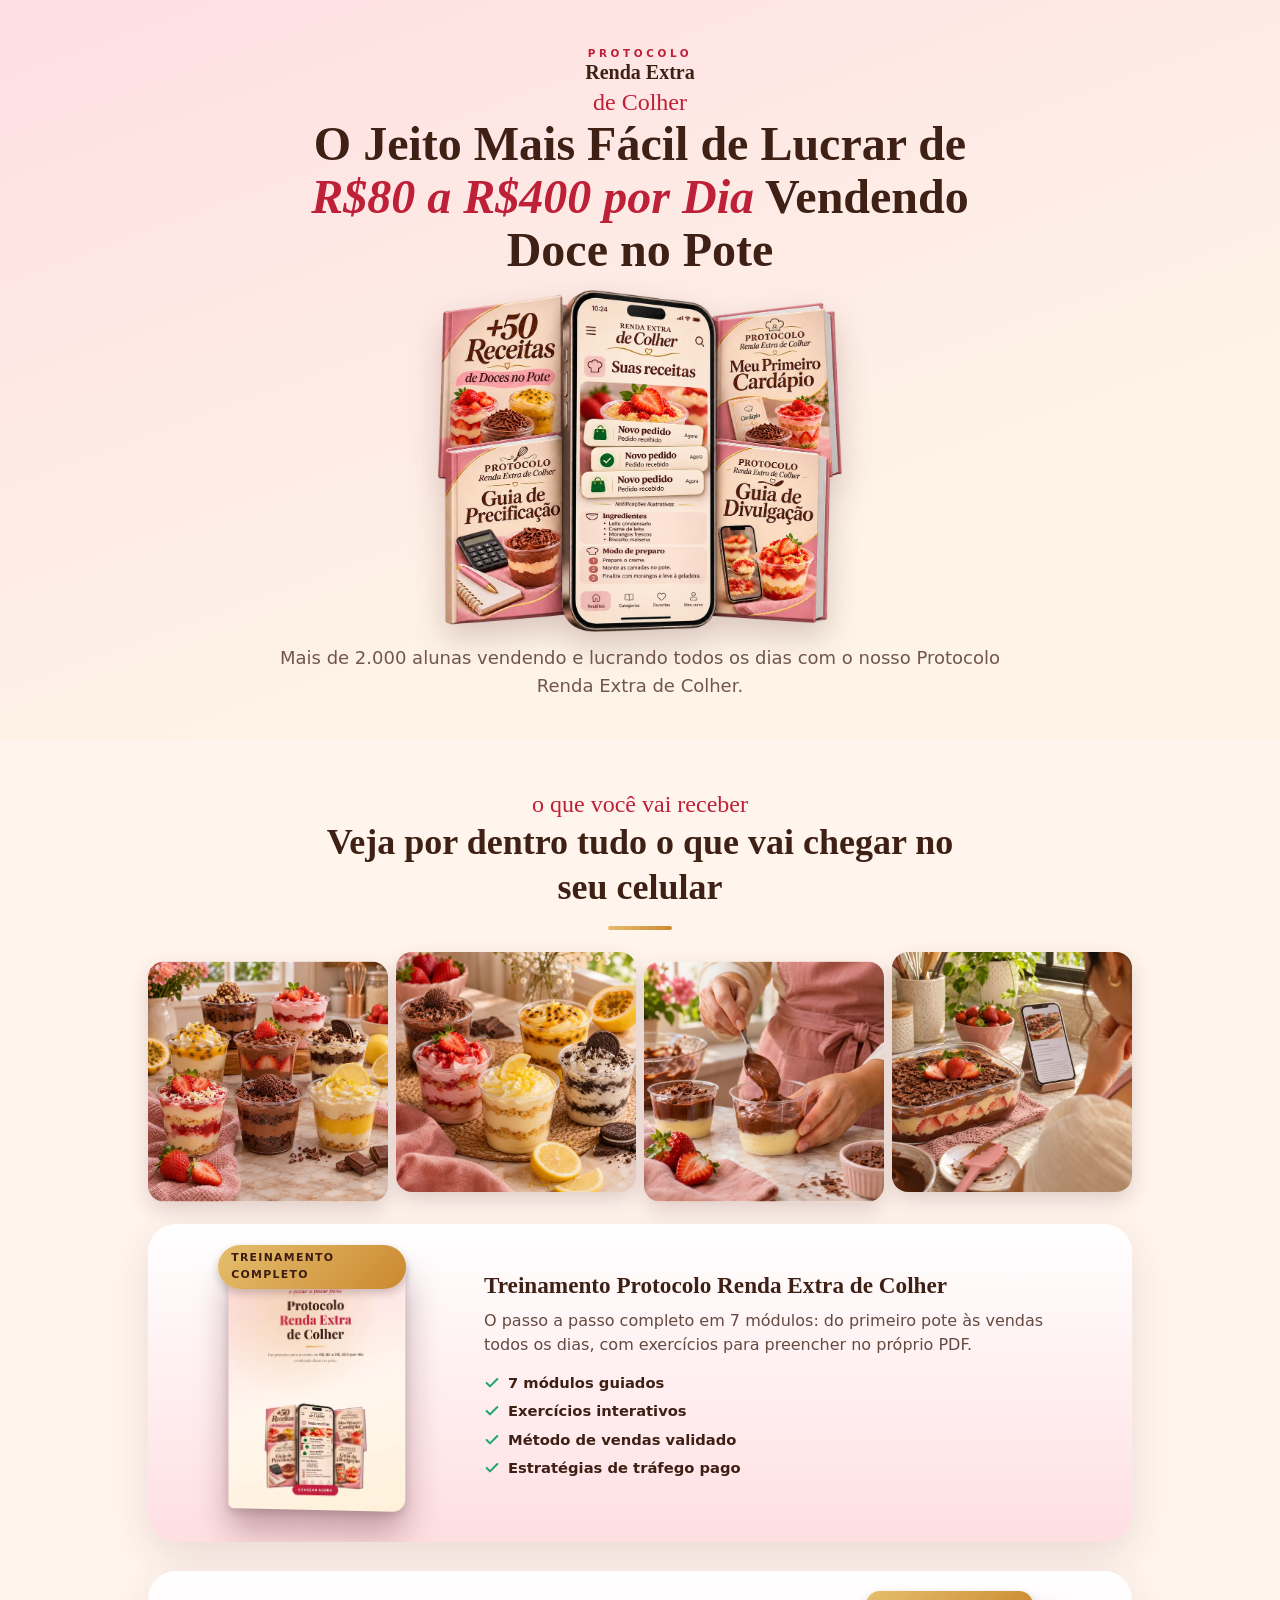
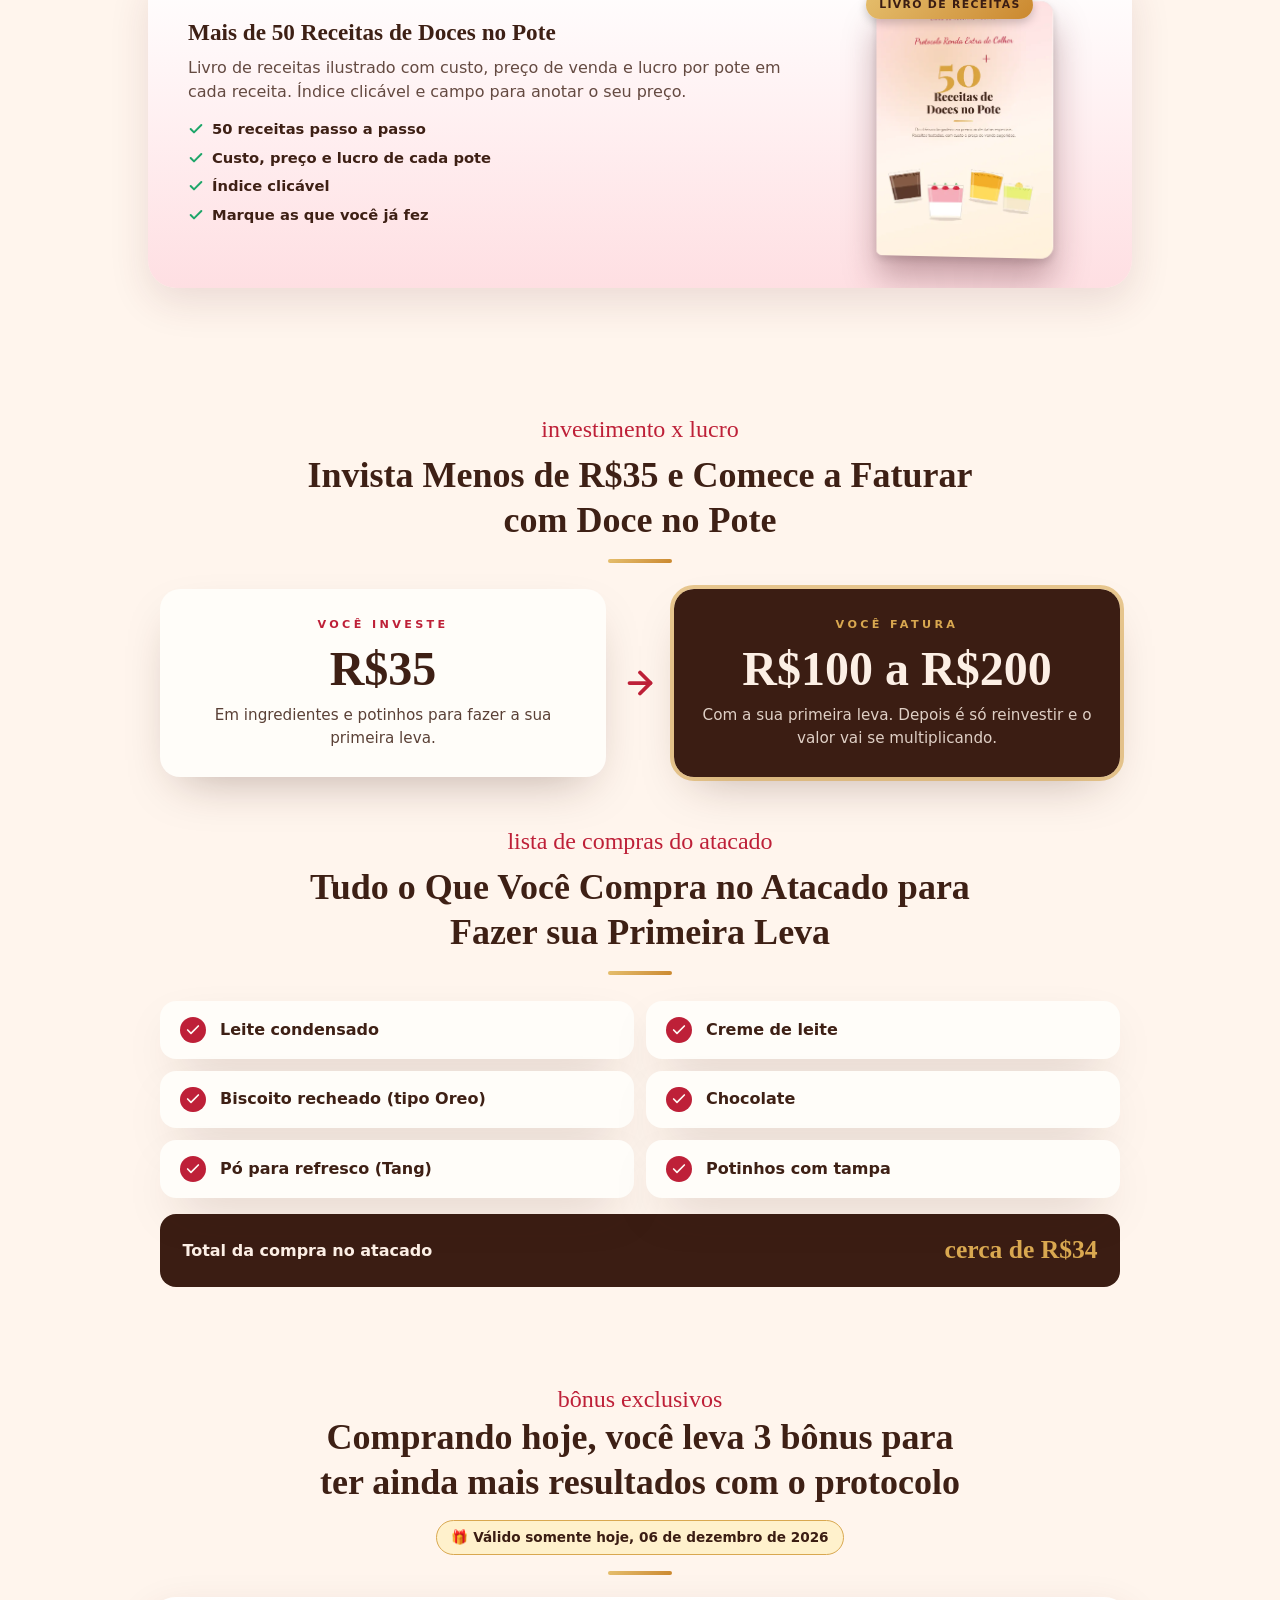
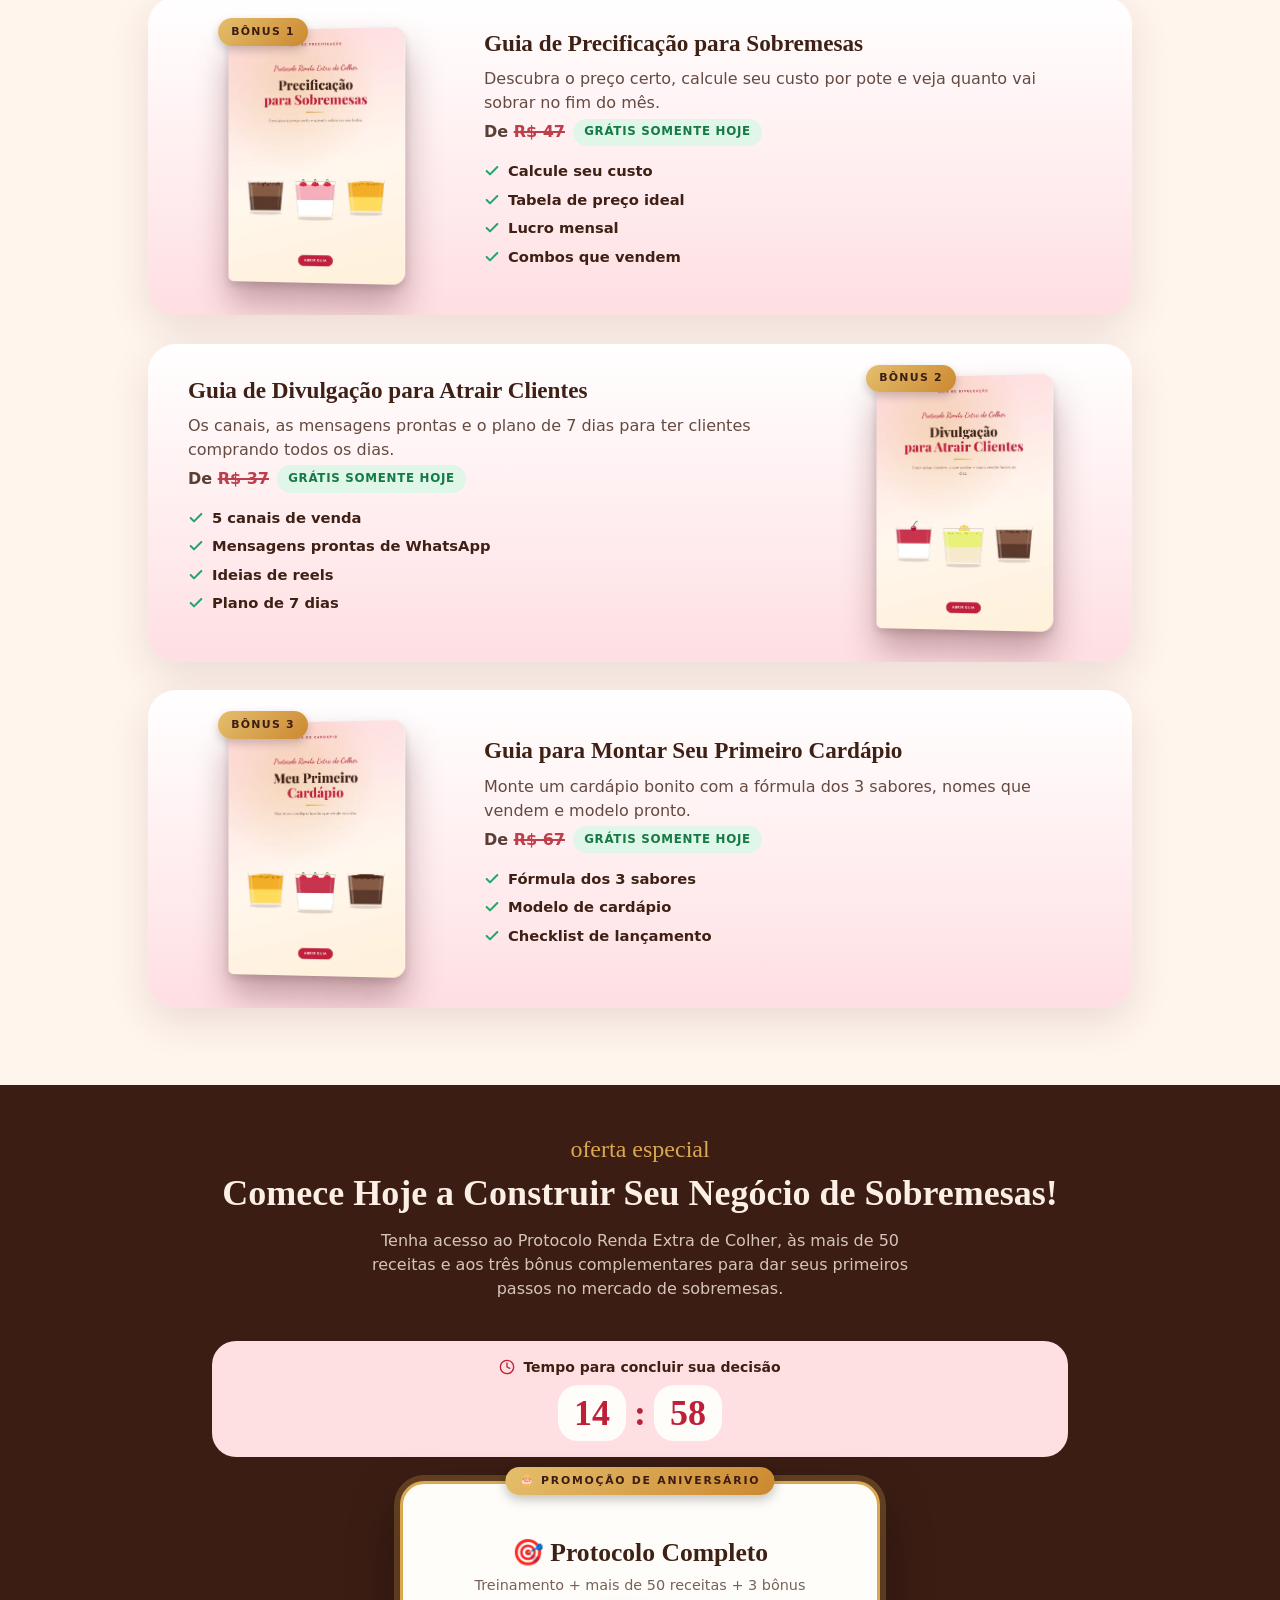
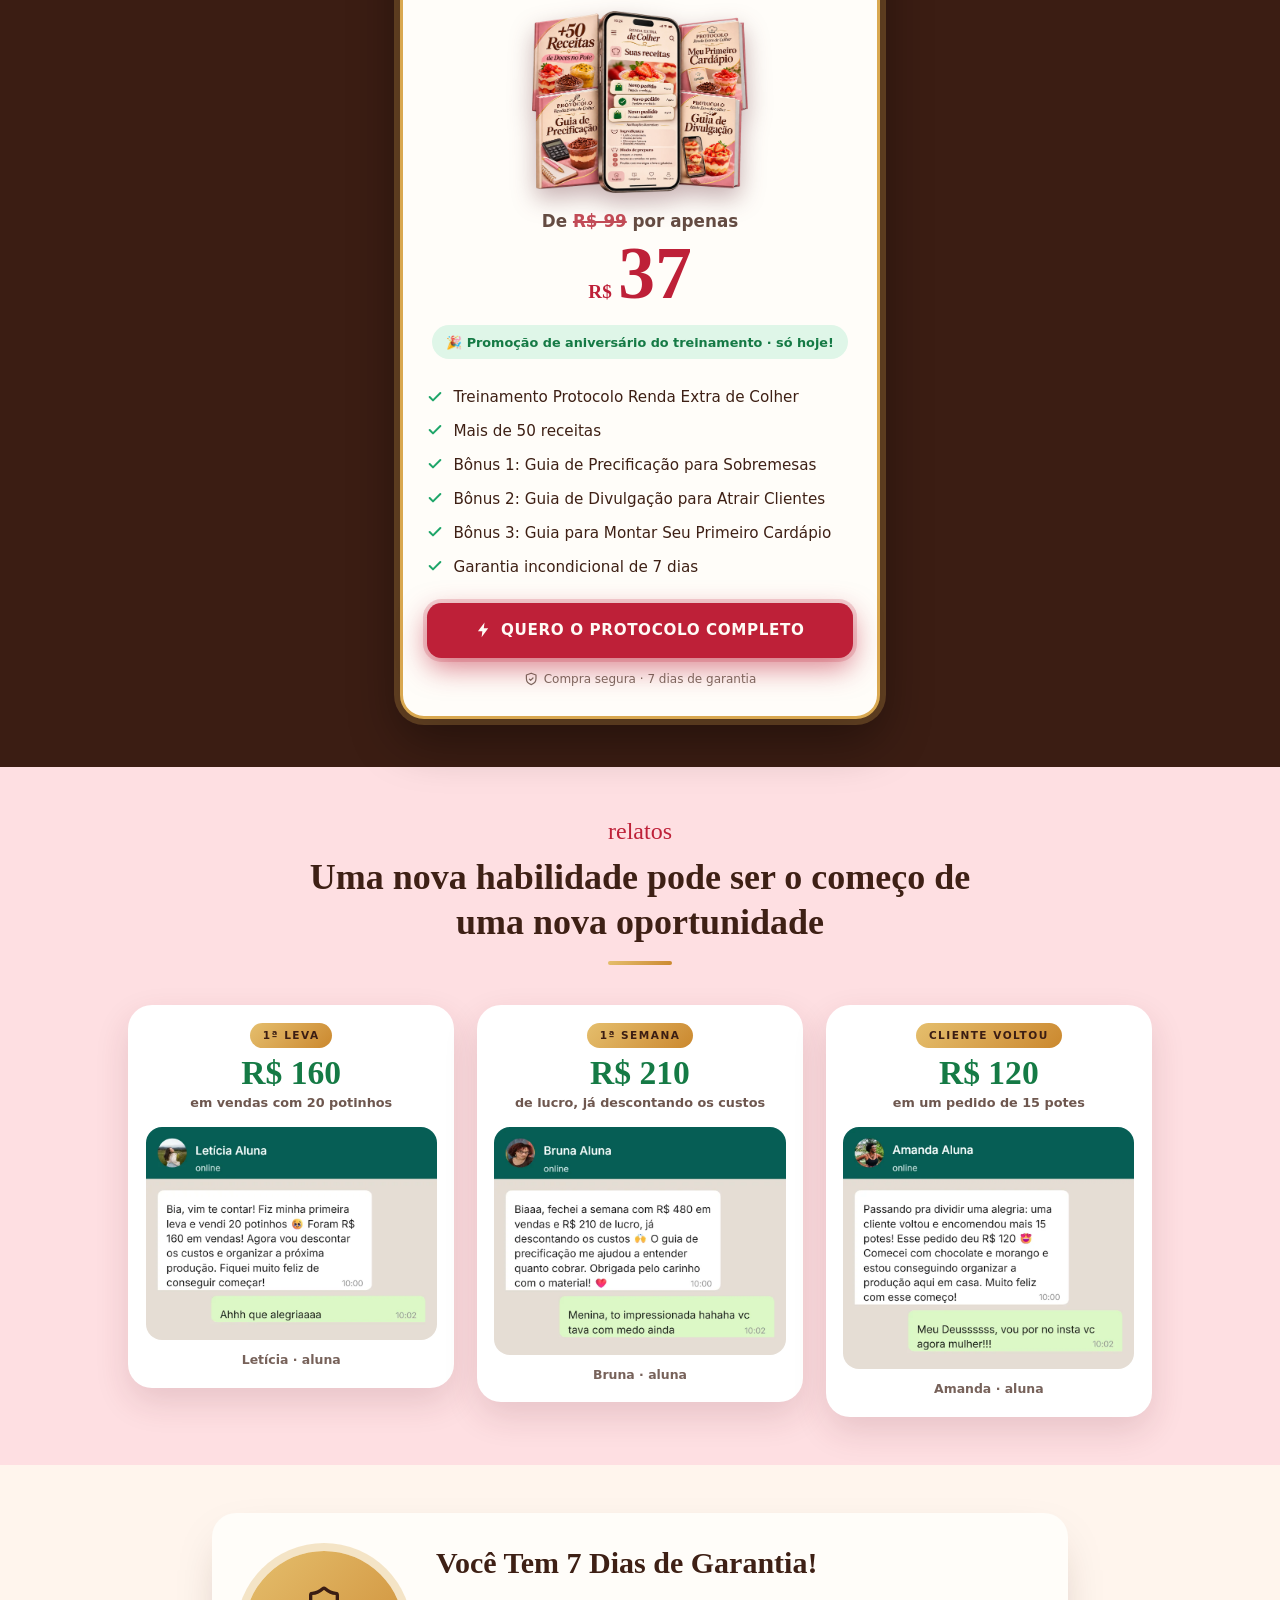
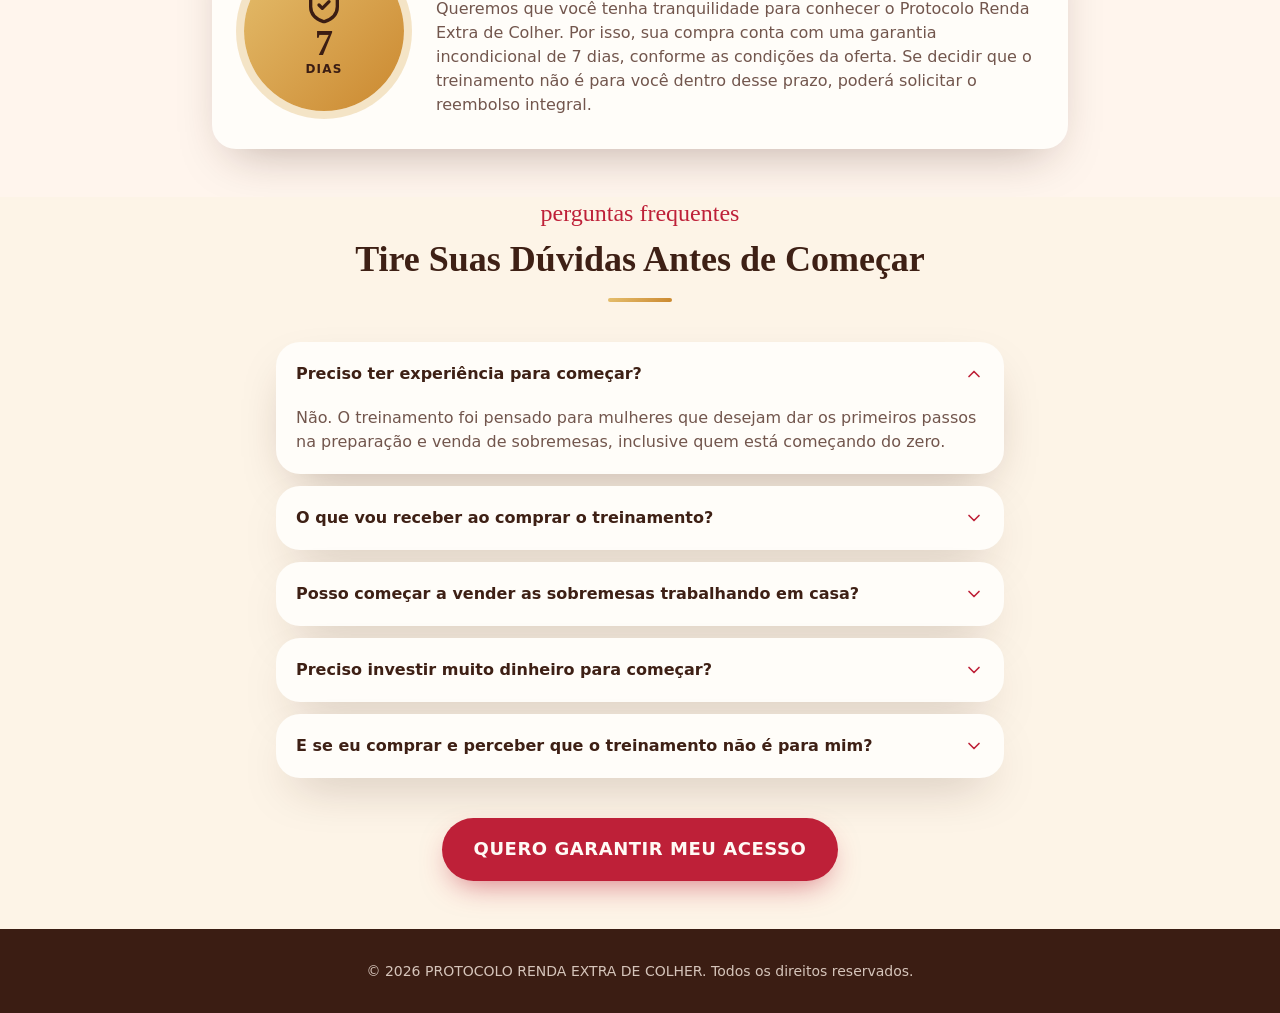
==== commit f3b913c2: "Bônus com valores riscados e data de hoje, remove botão R$35, reduz espaçamentos Co-Authored-By: Cla" ====
--- a/index.html
+++ b/index.html
@@ -17,11 +17,11 @@
 src="https://www.facebook.com/tr?id=243757197459978&ev=PageView&noscript=1"
 /></noscript>
 <!-- End Meta Pixel Code -->
-<meta charset="utf-8"><meta name="viewport" content="width=device-width, initial-scale=1"><link rel="stylesheet" href="assets/styles-iZSdmtJH.css" data-precedence="default"><link rel="stylesheet" href="assets/custom.css?v=25"><link rel="stylesheet" href="_ext/fonts.googleapis.com/assets/css2" data-precedence="default"><title>Protocolo Renda Extra de Colher | +50 receitas de doce no pote para vender</title><meta name="description" content="Aprenda a preparar e vender doces no pote com um treinamento prático e mais de 50 receitas para começar seu negócio de sobremesas."><meta property="og:title" content="Protocolo Renda Extra de Colher"><meta property="og:description" content="Treinamento com mais de 50 receitas para começar a vender sobremesas de colher em casa."><meta property="og:type" content="website"><meta name="twitter:card" content="summary_large_image"><link rel="icon" href="assets/favicon.svg?v=2" type="image/svg+xml"><link rel="icon" href="assets/favicon.ico?v=2" sizes="any"><link rel="apple-touch-icon" href="assets/apple-touch-icon.png?v=2">
+<meta charset="utf-8"><meta name="viewport" content="width=device-width, initial-scale=1"><link rel="stylesheet" href="assets/styles-iZSdmtJH.css" data-precedence="default"><link rel="stylesheet" href="assets/custom.css?v=26"><link rel="stylesheet" href="_ext/fonts.googleapis.com/assets/css2" data-precedence="default"><title>Protocolo Renda Extra de Colher | +50 receitas de doce no pote para vender</title><meta name="description" content="Aprenda a preparar e vender doces no pote com um treinamento prático e mais de 50 receitas para começar seu negócio de sobremesas."><meta property="og:title" content="Protocolo Renda Extra de Colher"><meta property="og:description" content="Treinamento com mais de 50 receitas para começar a vender sobremesas de colher em casa."><meta property="og:type" content="website"><meta name="twitter:card" content="summary_large_image"><link rel="icon" href="assets/favicon.svg?v=2" type="image/svg+xml"><link rel="icon" href="assets/favicon.ico?v=2" sizes="any"><link rel="apple-touch-icon" href="assets/apple-touch-icon.png?v=2">
 
 <meta name="twitter:title" content="Protocolo Renda Extra de Colher"><meta name="twitter:description" content="Treinamento com mais de 50 receitas para começar a vender sobremesas de colher em casa."><meta property="og:image" content="https://pub-bb2e103a32db4e198524a2e9ed8f35b4.r2.dev/lovp_4zrxkfg8zd8fe9ktkjp98f98vm/05941257d4ef65d3263d71dc8bca81d5_1793140794243.png"><meta name="twitter:image" content="https://pub-bb2e103a32db4e198524a2e9ed8f35b4.r2.dev/lovp_4zrxkfg8zd8fe9ktkjp98f98vm/05941257d4ef65d3263d71dc8bca81d5_1793140794243.png"></head>
 <body>
-<main class="overflow-x-hidden"><section class="bg-hero"><div class="mx-auto max-w-3xl px-5 pb-16 pt-8 md:pt-12"><div class="text-center"><div class="leading-none mb-5"><span class="block text-[0.65rem] font-extrabold tracking-[0.35em] text-primary">PROTOCOLO</span><span class="block font-display text-xl font-extrabold">Renda Extra</span><span class="block font-script text-2xl text-primary">de Colher</span></div><h1 class="text-4xl font-extrabold leading-[1.1] sm:text-5xl">O Jeito Mais Fácil de Lucrar de <span class="italic text-primary">R$80 a R$400 por Dia</span> Vendendo Doce no Pote</h1><div class="mk-wrap"><img class="mk-img" src="assets/mockup.webp" alt="Protocolo Renda Extra de Colher: aplicativo de receitas, mais de 50 receitas, guia de precificação, guia de divulgação e primeiro cardápio" width="1100" height="929" fetchpriority="high" decoding="async"></div><p class="mt-3 text-lg text-muted-foreground">Mais de 2.000 alunas vendendo e lucrando todos os dias com o nosso Protocolo Renda Extra de Colher.</p></div></div></section><section id="receber" class="rc"><div class="rc-head"><p class="font-script text-2xl text-primary">o que você vai receber</p><h2 class="text-3xl font-extrabold leading-tight sm:text-4xl">Veja por dentro tudo o que vai chegar no seu celular</h2><div class="mx-auto mt-4 h-1 w-16 rounded-full bg-gold"></div></div><div class="rc-mosaic"><img src="assets/receber-2.webp" alt="Doces no pote que você aprende a fazer" loading="lazy" width="720" height="720"><img src="assets/receber-4.webp" alt="Doces no pote que você aprende a fazer" loading="lazy" width="720" height="720"><img src="assets/receber-3.webp" alt="Doces no pote que você aprende a fazer" loading="lazy" width="720" height="720"><img src="assets/receber-1.webp" alt="Doces no pote que você aprende a fazer" loading="lazy" width="720" height="720"></div><article class="rc-item"><div class="rc-cover"><span class="rc-tag">Treinamento completo</span><img src="assets/pdf-treino-0.webp" alt="Capa: Treinamento Protocolo Renda Extra de Colher" loading="lazy" width="584" height="827"></div><div class="rc-info"><h3>Treinamento Protocolo Renda Extra de Colher</h3><p>O passo a passo completo em 7 módulos: do primeiro pote às vendas todos os dias, com exercícios para preencher no próprio PDF.</p><ul><li><svg width="16" height="16" viewBox="0 0 24 24" fill="none" stroke="currentColor" stroke-width="3" stroke-linecap="round" stroke-linejoin="round" aria-hidden="true"><path d="M20 6 9 17l-5-5"/></svg>7 módulos guiados</li><li><svg width="16" height="16" viewBox="0 0 24 24" fill="none" stroke="currentColor" stroke-width="3" stroke-linecap="round" stroke-linejoin="round" aria-hidden="true"><path d="M20 6 9 17l-5-5"/></svg>Exercícios interativos</li><li><svg width="16" height="16" viewBox="0 0 24 24" fill="none" stroke="currentColor" stroke-width="3" stroke-linecap="round" stroke-linejoin="round" aria-hidden="true"><path d="M20 6 9 17l-5-5"/></svg>Método de vendas validado</li><li><svg width="16" height="16" viewBox="0 0 24 24" fill="none" stroke="currentColor" stroke-width="3" stroke-linecap="round" stroke-linejoin="round" aria-hidden="true"><path d="M20 6 9 17l-5-5"/></svg>Estratégias de tráfego pago</li></ul></div></article><article class="rc-item"><div class="rc-cover"><span class="rc-tag">Livro de receitas</span><img src="assets/pdf-receitas-0.webp" alt="Capa: Mais de 50 Receitas de Doces no Pote" loading="lazy" width="584" height="827"></div><div class="rc-info"><h3>Mais de 50 Receitas de Doces no Pote</h3><p>Livro de receitas ilustrado com custo, preço de venda e lucro por pote em cada receita. Índice clicável e campo para anotar o seu preço.</p><ul><li><svg width="16" height="16" viewBox="0 0 24 24" fill="none" stroke="currentColor" stroke-width="3" stroke-linecap="round" stroke-linejoin="round" aria-hidden="true"><path d="M20 6 9 17l-5-5"/></svg>50 receitas passo a passo</li><li><svg width="16" height="16" viewBox="0 0 24 24" fill="none" stroke="currentColor" stroke-width="3" stroke-linecap="round" stroke-linejoin="round" aria-hidden="true"><path d="M20 6 9 17l-5-5"/></svg>Custo, preço e lucro de cada pote</li><li><svg width="16" height="16" viewBox="0 0 24 24" fill="none" stroke="currentColor" stroke-width="3" stroke-linecap="round" stroke-linejoin="round" aria-hidden="true"><path d="M20 6 9 17l-5-5"/></svg>Índice clicável</li><li><svg width="16" height="16" viewBox="0 0 24 24" fill="none" stroke="currentColor" stroke-width="3" stroke-linecap="round" stroke-linejoin="round" aria-hidden="true"><path d="M20 6 9 17l-5-5"/></svg>Marque as que você já fez</li></ul></div></article></section><section class="ix-section"><div class="ix-wrap"><div class="mx-auto mb-10 max-w-2xl text-center"><p class="mb-2 font-script text-2xl text-primary">investimento x lucro</p><h2 class="text-3xl font-extrabold leading-tight sm:text-4xl">Invista Menos de R$35 e Comece a Faturar com Doce no Pote</h2><div class="mx-auto mt-4 h-1 w-16 rounded-full bg-gold"></div></div><div class="ix-grid"><div class="ix-card"><span class="ix-label">Você investe</span><span class="ix-value">R$35</span><p class="ix-sub">Em ingredientes e potinhos para fazer a sua primeira leva.</p></div><div class="ix-arrow"><svg width="36" height="36" xmlns="http://www.w3.org/2000/svg" viewBox="0 0 24 24" fill="none" stroke="currentColor" stroke-width="2.5" stroke-linecap="round" stroke-linejoin="round" aria-hidden="true"><path d="M5 12h14" /><path d="m12 5 7 7-7 7" /></svg></div><div class="ix-card ix-hot"><span class="ix-label">Você fatura</span><span class="ix-value">R$100 a R$200</span><p class="ix-sub">Com a sua primeira leva. Depois é só reinvestir e o valor vai se multiplicando.</p></div></div><div class="ix-cta"><a href="#oferta" class="btn-cta w-full text-base sm:w-auto sm:text-lg">QUERO COMEÇAR COM MENOS DE R$35</a></div></div></section><section class="ix-section" style="padding-top:0"><div class="ix-wrap"><div class="mx-auto mb-10 max-w-2xl text-center"><p class="mb-2 font-script text-2xl text-primary">lista de compras do atacado</p><h2 class="text-3xl font-extrabold leading-tight sm:text-4xl">Tudo o Que Você Compra no Atacado para Fazer sua Primeira Leva</h2><div class="mx-auto mt-4 h-1 w-16 rounded-full bg-gold"></div></div><div class="sl-grid"><div class="sl-item"><span class="sl-ok"><svg width="16" height="16" xmlns="http://www.w3.org/2000/svg" viewBox="0 0 24 24" fill="none" stroke="currentColor" stroke-width="2.5" stroke-linecap="round" stroke-linejoin="round" aria-hidden="true"><path d="M20 6 9 17l-5-5" /></svg></span><span>Leite condensado</span></div><div class="sl-item"><span class="sl-ok"><svg width="16" height="16" xmlns="http://www.w3.org/2000/svg" viewBox="0 0 24 24" fill="none" stroke="currentColor" stroke-width="2.5" stroke-linecap="round" stroke-linejoin="round" aria-hidden="true"><path d="M20 6 9 17l-5-5" /></svg></span><span>Creme de leite</span></div><div class="sl-item"><span class="sl-ok"><svg width="16" height="16" xmlns="http://www.w3.org/2000/svg" viewBox="0 0 24 24" fill="none" stroke="currentColor" stroke-width="2.5" stroke-linecap="round" stroke-linejoin="round" aria-hidden="true"><path d="M20 6 9 17l-5-5" /></svg></span><span>Biscoito recheado (tipo Oreo)</span></div><div class="sl-item"><span class="sl-ok"><svg width="16" height="16" xmlns="http://www.w3.org/2000/svg" viewBox="0 0 24 24" fill="none" stroke="currentColor" stroke-width="2.5" stroke-linecap="round" stroke-linejoin="round" aria-hidden="true"><path d="M20 6 9 17l-5-5" /></svg></span><span>Chocolate</span></div><div class="sl-item"><span class="sl-ok"><svg width="16" height="16" xmlns="http://www.w3.org/2000/svg" viewBox="0 0 24 24" fill="none" stroke="currentColor" stroke-width="2.5" stroke-linecap="round" stroke-linejoin="round" aria-hidden="true"><path d="M20 6 9 17l-5-5" /></svg></span><span>Pó para refresco (Tang)</span></div><div class="sl-item"><span class="sl-ok"><svg width="16" height="16" xmlns="http://www.w3.org/2000/svg" viewBox="0 0 24 24" fill="none" stroke="currentColor" stroke-width="2.5" stroke-linecap="round" stroke-linejoin="round" aria-hidden="true"><path d="M20 6 9 17l-5-5" /></svg></span><span>Potinhos com tampa</span></div></div><div class="sl-total"><span>Total da compra no atacado</span><b>cerca de R$34</b></div></div></section><section id="bonus" class="rc"><div class="rc-head"><p class="font-script text-2xl text-primary">bônus exclusivos</p><h2 class="text-3xl font-extrabold leading-tight sm:text-4xl">E para deixar sua jornada ainda mais completa, você também recebe 3 bônus!</h2><div class="mx-auto mt-4 h-1 w-16 rounded-full bg-gold"></div></div><article class="rc-item"><div class="rc-cover"><span class="rc-tag">Bônus 1</span><img src="assets/pdf-preco-0.webp" alt="Capa: Guia de Precificação para Sobremesas" loading="lazy" width="584" height="827"></div><div class="rc-info"><h3>Guia de Precificação para Sobremesas</h3><p>Descubra o preço certo, calcule seu custo por pote e veja quanto vai sobrar no fim do mês.</p><ul><li><svg width="16" height="16" viewBox="0 0 24 24" fill="none" stroke="currentColor" stroke-width="3" stroke-linecap="round" stroke-linejoin="round" aria-hidden="true"><path d="M20 6 9 17l-5-5"/></svg>Calcule seu custo</li><li><svg width="16" height="16" viewBox="0 0 24 24" fill="none" stroke="currentColor" stroke-width="3" stroke-linecap="round" stroke-linejoin="round" aria-hidden="true"><path d="M20 6 9 17l-5-5"/></svg>Tabela de preço ideal</li><li><svg width="16" height="16" viewBox="0 0 24 24" fill="none" stroke="currentColor" stroke-width="3" stroke-linecap="round" stroke-linejoin="round" aria-hidden="true"><path d="M20 6 9 17l-5-5"/></svg>Lucro mensal</li><li><svg width="16" height="16" viewBox="0 0 24 24" fill="none" stroke="currentColor" stroke-width="3" stroke-linecap="round" stroke-linejoin="round" aria-hidden="true"><path d="M20 6 9 17l-5-5"/></svg>Combos que vendem</li></ul></div></article><article class="rc-item"><div class="rc-cover"><span class="rc-tag">Bônus 2</span><img src="assets/pdf-divulga-0.webp" alt="Capa: Guia de Divulgação para Atrair Clientes" loading="lazy" width="584" height="827"></div><div class="rc-info"><h3>Guia de Divulgação para Atrair Clientes</h3><p>Os canais, as mensagens prontas e o plano de 7 dias para ter clientes comprando todos os dias.</p><ul><li><svg width="16" height="16" viewBox="0 0 24 24" fill="none" stroke="currentColor" stroke-width="3" stroke-linecap="round" stroke-linejoin="round" aria-hidden="true"><path d="M20 6 9 17l-5-5"/></svg>5 canais de venda</li><li><svg width="16" height="16" viewBox="0 0 24 24" fill="none" stroke="currentColor" stroke-width="3" stroke-linecap="round" stroke-linejoin="round" aria-hidden="true"><path d="M20 6 9 17l-5-5"/></svg>Mensagens prontas de WhatsApp</li><li><svg width="16" height="16" viewBox="0 0 24 24" fill="none" stroke="currentColor" stroke-width="3" stroke-linecap="round" stroke-linejoin="round" aria-hidden="true"><path d="M20 6 9 17l-5-5"/></svg>Ideias de reels</li><li><svg width="16" height="16" viewBox="0 0 24 24" fill="none" stroke="currentColor" stroke-width="3" stroke-linecap="round" stroke-linejoin="round" aria-hidden="true"><path d="M20 6 9 17l-5-5"/></svg>Plano de 7 dias</li></ul></div></article><article class="rc-item"><div class="rc-cover"><span class="rc-tag">Bônus 3</span><img src="assets/pdf-cardapio-0.webp" alt="Capa: Guia para Montar Seu Primeiro Cardápio" loading="lazy" width="584" height="827"></div><div class="rc-info"><h3>Guia para Montar Seu Primeiro Cardápio</h3><p>Monte um cardápio bonito com a fórmula dos 3 sabores, nomes que vendem e modelo pronto.</p><ul><li><svg width="16" height="16" viewBox="0 0 24 24" fill="none" stroke="currentColor" stroke-width="3" stroke-linecap="round" stroke-linejoin="round" aria-hidden="true"><path d="M20 6 9 17l-5-5"/></svg>Fórmula dos 3 sabores</li><li><svg width="16" height="16" viewBox="0 0 24 24" fill="none" stroke="currentColor" stroke-width="3" stroke-linecap="round" stroke-linejoin="round" aria-hidden="true"><path d="M20 6 9 17l-5-5"/></svg>Modelo de cardápio</li><li><svg width="16" height="16" viewBox="0 0 24 24" fill="none" stroke="currentColor" stroke-width="3" stroke-linecap="round" stroke-linejoin="round" aria-hidden="true"><path d="M20 6 9 17l-5-5"/></svg>Checklist de lançamento</li></ul></div></article></section><section id="oferta" class="scroll-mt-4 bg-chocolate py-20 text-chocolate-foreground"><div class="mx-auto max-w-4xl px-5 text-center"><p class="font-script text-2xl text-gold">oferta especial</p><h2 class="mt-2 text-3xl font-extrabold sm:text-4xl">Comece Hoje a Construir Seu Negócio de Sobremesas!</h2><p class="mx-auto mt-4 max-w-xl text-chocolate-foreground/80">Tenha acesso ao Protocolo Renda Extra de Colher, às mais de 50 receitas e aos três bônus complementares para dar seus primeiros passos no mercado de sobremesas.</p><div class="mt-10 rounded-2xl bg-blush p-4 text-center" style="color:var(--card-foreground)"><p class="flex items-center justify-center gap-2 text-sm font-bold"><svg xmlns="http://www.w3.org/2000/svg" width="24" height="24" viewBox="0 0 24 24" fill="none" stroke="currentColor" stroke-width="2" stroke-linecap="round" stroke-linejoin="round" class="lucide lucide-clock h-4 w-4 text-primary" aria-hidden="true"><circle cx="12" cy="12" r="10" /><path d="M12 6v6l4 2" /></svg>Tempo para concluir sua decisão</p><div class="mt-2 flex items-center justify-center gap-2 font-display text-4xl font-extrabold text-primary" aria-live="polite"><span class="rounded-xl bg-card px-4 py-2 tabular-nums">15</span>:<span class="rounded-xl bg-card px-4 py-2 tabular-nums">00</span></div></div><div class="of-grid of-single"><div class="of-card of-best"><span class="of-tag of-tag-hot">🎂 PROMOÇÃO DE ANIVERSÁRIO</span><h3 class="of-title">🎯 Protocolo Completo</h3><p class="of-sub">Treinamento + mais de 50 receitas + 3 bônus</p><div class="of-mk of-mk-in"><img src="assets/mockup.webp" alt="Tudo o que você recebe: treinamento, mais de 50 receitas e 3 guias bônus" loading="lazy" width="1100" height="929"></div><div class="of-was">De <s>R$ 99</s> por apenas</div><div class="of-price of-price-hot"><small>R$</small><b>37</b></div><div class="of-save">🎉 Promoção de aniversário do treinamento · só hoje!</div><ul class="of-list"><li><span class="of-ck"><svg width="16" height="16" viewBox="0 0 24 24" fill="none" stroke="currentColor" stroke-width="3" stroke-linecap="round" stroke-linejoin="round" aria-hidden="true"><path d="M20 6 9 17l-5-5" /></svg></span><span>Treinamento Protocolo Renda Extra de Colher</span></li><li><span class="of-ck"><svg width="16" height="16" viewBox="0 0 24 24" fill="none" stroke="currentColor" stroke-width="3" stroke-linecap="round" stroke-linejoin="round" aria-hidden="true"><path d="M20 6 9 17l-5-5" /></svg></span><span>Mais de 50 receitas</span></li><li><span class="of-ck"><svg width="16" height="16" viewBox="0 0 24 24" fill="none" stroke="currentColor" stroke-width="3" stroke-linecap="round" stroke-linejoin="round" aria-hidden="true"><path d="M20 6 9 17l-5-5" /></svg></span><span>Bônus 1: Guia de Precificação para Sobremesas</span></li><li><span class="of-ck"><svg width="16" height="16" viewBox="0 0 24 24" fill="none" stroke="currentColor" stroke-width="3" stroke-linecap="round" stroke-linejoin="round" aria-hidden="true"><path d="M20 6 9 17l-5-5" /></svg></span><span>Bônus 2: Guia de Divulgação para Atrair Clientes</span></li><li><span class="of-ck"><svg width="16" height="16" viewBox="0 0 24 24" fill="none" stroke="currentColor" stroke-width="3" stroke-linecap="round" stroke-linejoin="round" aria-hidden="true"><path d="M20 6 9 17l-5-5" /></svg></span><span>Bônus 3: Guia para Montar Seu Primeiro Cardápio</span></li><li><span class="of-ck"><svg width="16" height="16" viewBox="0 0 24 24" fill="none" stroke="currentColor" stroke-width="3" stroke-linecap="round" stroke-linejoin="round" aria-hidden="true"><path d="M20 6 9 17l-5-5" /></svg></span><span>Garantia incondicional de 7 dias</span></li></ul><a href="https://pay.cakto.com.br/337stev_1277383" class="of-cta of-cta-hot"><svg width="18" height="18" width="18" height="18" viewBox="0 0 24 24" fill="currentColor" aria-hidden="true"><path d="M13 2 4 14h6l-1 8 9-12h-6z"/></svg>QUERO O PROTOCOLO COMPLETO</a><p class="of-secure"><svg width="14" height="14" viewBox="0 0 24 24" fill="none" stroke="currentColor" stroke-width="2" stroke-linecap="round" stroke-linejoin="round" aria-hidden="true"><path d="M12 2 4 5v6c0 5 3.4 8.7 8 10 4.6-1.3 8-5 8-10V5z"/><path d="m9 12 2 2 4-4"/></svg>Compra segura · 7 dias de garantia</p></div></div></div></section><section class="bg-blush py-20"><div class="mx-auto max-w-6xl px-5"><div class="mx-auto mb-10 max-w-2xl text-center"><p class="mb-2 font-script text-2xl text-primary">relatos</p><h2 class="text-3xl font-extrabold leading-tight sm:text-4xl">Uma nova habilidade pode ser o começo de uma nova oportunidade</h2><div class="mx-auto mt-4 h-1 w-16 rounded-full bg-gold"></div></div><div class="rl-grid"><figure class="rl-card"><div class="rl-top"><span class="rl-tag">1ª leva</span><div class="rl-val"><b>R$ 160</b><small>em vendas com 20 potinhos</small></div></div><img src="assets/relato-1.webp" alt="Relato da aluna Letícia no WhatsApp" loading="lazy" width="800" height="586"><figcaption>Letícia · aluna</figcaption></figure><figure class="rl-card"><div class="rl-top"><span class="rl-tag">1ª semana</span><div class="rl-val"><b>R$ 210</b><small>de lucro, já descontando os custos</small></div></div><img src="assets/relato-2.webp" alt="Relato da aluna Bruna no WhatsApp" loading="lazy" width="800" height="626"><figcaption>Bruna · aluna</figcaption></figure><figure class="rl-card"><div class="rl-top"><span class="rl-tag">Cliente voltou</span><div class="rl-val"><b>R$ 120</b><small>em um pedido de 15 potes</small></div></div><img src="assets/relato-3.webp" alt="Relato da aluna Amanda no WhatsApp" loading="lazy" width="800" height="666"><figcaption>Amanda · aluna</figcaption></figure></div></div></section><section class="mx-auto max-w-4xl px-5 py-20"><div class="flex flex-col items-center gap-8 rounded-3xl bg-card p-8 text-center shadow-soft md:flex-row md:text-left"><div class="flex h-40 w-40 shrink-0 flex-col items-center justify-center rounded-full bg-gold text-chocolate ring-8 ring-gold/30"><svg xmlns="http://www.w3.org/2000/svg" width="24" height="24" viewBox="0 0 24 24" fill="none" stroke="currentColor" stroke-width="2" stroke-linecap="round" stroke-linejoin="round" class="lucide lucide-shield-check h-10 w-10" aria-hidden="true"><path d="M20 13c0 5-3.5 7.5-7.66 8.95a1 1 0 0 1-.67-.01C7.5 20.5 4 18 4 13V6a1 1 0 0 1 1-1c2 0 4.5-1.2 6.24-2.72a1.17 1.17 0 0 1 1.52 0C14.51 3.81 17 5 19 5a1 1 0 0 1 1 1z" /><path d="m9 12 2 2 4-4" /></svg><span class="font-display text-4xl font-extrabold leading-none">7</span><span class="text-xs font-extrabold tracking-widest">DIAS</span></div><div><h2 class="text-3xl font-extrabold">Você Tem 7 Dias de Garantia!</h2><p class="mt-4 text-muted-foreground">Queremos que você tenha tranquilidade para conhecer o Protocolo Renda Extra de Colher. Por isso, sua compra conta com uma garantia incondicional de 7 dias, conforme as condições da oferta. Se decidir que o treinamento não é para você dentro desse prazo, poderá solicitar o reembolso integral.</p></div></div></section><section class="bg-cream pb-20"><div class="mx-auto max-w-3xl px-5"><div class="mx-auto mb-10 max-w-2xl text-center"><p class="mb-2 font-script text-2xl text-primary">perguntas frequentes</p><h2 class="text-3xl font-extrabold leading-tight sm:text-4xl">Tire Suas Dúvidas Antes de Começar</h2><div class="mx-auto mt-4 h-1 w-16 rounded-full bg-gold"></div></div><div class="space-y-3"><div class="overflow-hidden rounded-2xl bg-card shadow-soft"><button aria-expanded="true" class="flex w-full items-center justify-between gap-4 p-5 text-left font-bold">Preciso ter experiência para começar?<svg xmlns="http://www.w3.org/2000/svg" width="24" height="24" viewBox="0 0 24 24" fill="none" stroke="currentColor" stroke-width="2" stroke-linecap="round" stroke-linejoin="round" class="lucide lucide-chevron-down h-5 w-5 shrink-0 text-primary transition-transform rotate-180" aria-hidden="true"><path d="m6 9 6 6 6-6" /></svg></button><p class="px-5 pb-5 text-muted-foreground">Não. O treinamento foi pensado para mulheres que desejam dar os primeiros passos na preparação e venda de sobremesas, inclusive quem está começando do zero.</p></div><div class="overflow-hidden rounded-2xl bg-card shadow-soft"><button aria-expanded="false" class="flex w-full items-center justify-between gap-4 p-5 text-left font-bold">O que vou receber ao comprar o treinamento?<svg xmlns="http://www.w3.org/2000/svg" width="24" height="24" viewBox="0 0 24 24" fill="none" stroke="currentColor" stroke-width="2" stroke-linecap="round" stroke-linejoin="round" class="lucide lucide-chevron-down h-5 w-5 shrink-0 text-primary transition-transform" aria-hidden="true"><path d="m6 9 6 6 6-6" /></svg></button><p class="px-5 pb-5 text-muted-foreground" hidden>Você recebe o treinamento digital Protocolo Renda Extra de Colher, com mais de 50 receitas de sobremesas, mais 3 bônus: o Guia de Precificação para Sobremesas, o Guia de Divulgação para Atrair Clientes e o Guia para Montar Seu Primeiro Cardápio.</p></div><div class="overflow-hidden rounded-2xl bg-card shadow-soft"><button aria-expanded="false" class="flex w-full items-center justify-between gap-4 p-5 text-left font-bold">Posso começar a vender as sobremesas trabalhando em casa?<svg xmlns="http://www.w3.org/2000/svg" width="24" height="24" viewBox="0 0 24 24" fill="none" stroke="currentColor" stroke-width="2" stroke-linecap="round" stroke-linejoin="round" class="lucide lucide-chevron-down h-5 w-5 shrink-0 text-primary transition-transform" aria-hidden="true"><path d="m6 9 6 6 6-6" /></svg></button><p class="px-5 pb-5 text-muted-foreground" hidden>Sim. Você prepara as sobremesas em casa e organiza sua rotina de produção conforme a sua disponibilidade, começando com o que você já tem.</p></div><div class="overflow-hidden rounded-2xl bg-card shadow-soft"><button aria-expanded="false" class="flex w-full items-center justify-between gap-4 p-5 text-left font-bold">Preciso investir muito dinheiro para começar?<svg xmlns="http://www.w3.org/2000/svg" width="24" height="24" viewBox="0 0 24 24" fill="none" stroke="currentColor" stroke-width="2" stroke-linecap="round" stroke-linejoin="round" class="lucide lucide-chevron-down h-5 w-5 shrink-0 text-primary transition-transform" aria-hidden="true"><path d="m6 9 6 6 6-6" /></svg></button><p class="px-5 pb-5 text-muted-foreground" hidden>Você não precisa começar com uma grande estrutura. O treinamento foi pensado para você dar os primeiros passos e evoluir um passo de cada vez.</p></div><div class="overflow-hidden rounded-2xl bg-card shadow-soft"><button aria-expanded="false" class="flex w-full items-center justify-between gap-4 p-5 text-left font-bold">E se eu comprar e perceber que o treinamento não é para mim?<svg xmlns="http://www.w3.org/2000/svg" width="24" height="24" viewBox="0 0 24 24" fill="none" stroke="currentColor" stroke-width="2" stroke-linecap="round" stroke-linejoin="round" class="lucide lucide-chevron-down h-5 w-5 shrink-0 text-primary transition-transform" aria-hidden="true"><path d="m6 9 6 6 6-6" /></svg></button><p class="px-5 pb-5 text-muted-foreground" hidden>Você tem 7 dias de garantia incondicional, conforme as condições da oferta. Se decidir que o treinamento não é para você dentro desse prazo, pode solicitar o reembolso integral.</p></div></div><div class="mt-10 text-center"><a href="#oferta" class="btn-cta w-full text-base sm:w-auto sm:text-lg">QUERO GARANTIR MEU ACESSO</a></div></div></section><footer class="bg-chocolate px-5 py-8 text-center text-sm text-chocolate-foreground/80">© 2026 PROTOCOLO RENDA EXTRA DE COLHER. Todos os direitos reservados.</footer></main>
+<main class="overflow-x-hidden"><section class="bg-hero"><div class="mx-auto max-w-3xl px-5 pb-16 pt-8 md:pt-12"><div class="text-center"><div class="leading-none mb-5"><span class="block text-[0.65rem] font-extrabold tracking-[0.35em] text-primary">PROTOCOLO</span><span class="block font-display text-xl font-extrabold">Renda Extra</span><span class="block font-script text-2xl text-primary">de Colher</span></div><h1 class="text-4xl font-extrabold leading-[1.1] sm:text-5xl">O Jeito Mais Fácil de Lucrar de <span class="italic text-primary">R$80 a R$400 por Dia</span> Vendendo Doce no Pote</h1><div class="mk-wrap"><img class="mk-img" src="assets/mockup.webp" alt="Protocolo Renda Extra de Colher: aplicativo de receitas, mais de 50 receitas, guia de precificação, guia de divulgação e primeiro cardápio" width="1100" height="929" fetchpriority="high" decoding="async"></div><p class="mt-3 text-lg text-muted-foreground">Mais de 2.000 alunas vendendo e lucrando todos os dias com o nosso Protocolo Renda Extra de Colher.</p></div></div></section><section id="receber" class="rc"><div class="rc-head"><p class="font-script text-2xl text-primary">o que você vai receber</p><h2 class="text-3xl font-extrabold leading-tight sm:text-4xl">Veja por dentro tudo o que vai chegar no seu celular</h2><div class="mx-auto mt-4 h-1 w-16 rounded-full bg-gold"></div></div><div class="rc-mosaic"><img src="assets/receber-2.webp" alt="Doces no pote que você aprende a fazer" loading="lazy" width="720" height="720"><img src="assets/receber-4.webp" alt="Doces no pote que você aprende a fazer" loading="lazy" width="720" height="720"><img src="assets/receber-3.webp" alt="Doces no pote que você aprende a fazer" loading="lazy" width="720" height="720"><img src="assets/receber-1.webp" alt="Doces no pote que você aprende a fazer" loading="lazy" width="720" height="720"></div><article class="rc-item"><div class="rc-cover"><span class="rc-tag">Treinamento completo</span><img src="assets/pdf-treino-0.webp" alt="Capa: Treinamento Protocolo Renda Extra de Colher" loading="lazy" width="584" height="827"></div><div class="rc-info"><h3>Treinamento Protocolo Renda Extra de Colher</h3><p>O passo a passo completo em 7 módulos: do primeiro pote às vendas todos os dias, com exercícios para preencher no próprio PDF.</p><ul><li><svg width="16" height="16" viewBox="0 0 24 24" fill="none" stroke="currentColor" stroke-width="3" stroke-linecap="round" stroke-linejoin="round" aria-hidden="true"><path d="M20 6 9 17l-5-5"/></svg>7 módulos guiados</li><li><svg width="16" height="16" viewBox="0 0 24 24" fill="none" stroke="currentColor" stroke-width="3" stroke-linecap="round" stroke-linejoin="round" aria-hidden="true"><path d="M20 6 9 17l-5-5"/></svg>Exercícios interativos</li><li><svg width="16" height="16" viewBox="0 0 24 24" fill="none" stroke="currentColor" stroke-width="3" stroke-linecap="round" stroke-linejoin="round" aria-hidden="true"><path d="M20 6 9 17l-5-5"/></svg>Método de vendas validado</li><li><svg width="16" height="16" viewBox="0 0 24 24" fill="none" stroke="currentColor" stroke-width="3" stroke-linecap="round" stroke-linejoin="round" aria-hidden="true"><path d="M20 6 9 17l-5-5"/></svg>Estratégias de tráfego pago</li></ul></div></article><article class="rc-item"><div class="rc-cover"><span class="rc-tag">Livro de receitas</span><img src="assets/pdf-receitas-0.webp" alt="Capa: Mais de 50 Receitas de Doces no Pote" loading="lazy" width="584" height="827"></div><div class="rc-info"><h3>Mais de 50 Receitas de Doces no Pote</h3><p>Livro de receitas ilustrado com custo, preço de venda e lucro por pote em cada receita. Índice clicável e campo para anotar o seu preço.</p><ul><li><svg width="16" height="16" viewBox="0 0 24 24" fill="none" stroke="currentColor" stroke-width="3" stroke-linecap="round" stroke-linejoin="round" aria-hidden="true"><path d="M20 6 9 17l-5-5"/></svg>50 receitas passo a passo</li><li><svg width="16" height="16" viewBox="0 0 24 24" fill="none" stroke="currentColor" stroke-width="3" stroke-linecap="round" stroke-linejoin="round" aria-hidden="true"><path d="M20 6 9 17l-5-5"/></svg>Custo, preço e lucro de cada pote</li><li><svg width="16" height="16" viewBox="0 0 24 24" fill="none" stroke="currentColor" stroke-width="3" stroke-linecap="round" stroke-linejoin="round" aria-hidden="true"><path d="M20 6 9 17l-5-5"/></svg>Índice clicável</li><li><svg width="16" height="16" viewBox="0 0 24 24" fill="none" stroke="currentColor" stroke-width="3" stroke-linecap="round" stroke-linejoin="round" aria-hidden="true"><path d="M20 6 9 17l-5-5"/></svg>Marque as que você já fez</li></ul></div></article></section><section class="ix-section"><div class="ix-wrap"><div class="mx-auto mb-10 max-w-2xl text-center"><p class="mb-2 font-script text-2xl text-primary">investimento x lucro</p><h2 class="text-3xl font-extrabold leading-tight sm:text-4xl">Invista Menos de R$35 e Comece a Faturar com Doce no Pote</h2><div class="mx-auto mt-4 h-1 w-16 rounded-full bg-gold"></div></div><div class="ix-grid"><div class="ix-card"><span class="ix-label">Você investe</span><span class="ix-value">R$35</span><p class="ix-sub">Em ingredientes e potinhos para fazer a sua primeira leva.</p></div><div class="ix-arrow"><svg width="36" height="36" xmlns="http://www.w3.org/2000/svg" viewBox="0 0 24 24" fill="none" stroke="currentColor" stroke-width="2.5" stroke-linecap="round" stroke-linejoin="round" aria-hidden="true"><path d="M5 12h14" /><path d="m12 5 7 7-7 7" /></svg></div><div class="ix-card ix-hot"><span class="ix-label">Você fatura</span><span class="ix-value">R$100 a R$200</span><p class="ix-sub">Com a sua primeira leva. Depois é só reinvestir e o valor vai se multiplicando.</p></div></div></div></section><section class="ix-section" style="padding-top:0"><div class="ix-wrap"><div class="mx-auto mb-10 max-w-2xl text-center"><p class="mb-2 font-script text-2xl text-primary">lista de compras do atacado</p><h2 class="text-3xl font-extrabold leading-tight sm:text-4xl">Tudo o Que Você Compra no Atacado para Fazer sua Primeira Leva</h2><div class="mx-auto mt-4 h-1 w-16 rounded-full bg-gold"></div></div><div class="sl-grid"><div class="sl-item"><span class="sl-ok"><svg width="16" height="16" xmlns="http://www.w3.org/2000/svg" viewBox="0 0 24 24" fill="none" stroke="currentColor" stroke-width="2.5" stroke-linecap="round" stroke-linejoin="round" aria-hidden="true"><path d="M20 6 9 17l-5-5" /></svg></span><span>Leite condensado</span></div><div class="sl-item"><span class="sl-ok"><svg width="16" height="16" xmlns="http://www.w3.org/2000/svg" viewBox="0 0 24 24" fill="none" stroke="currentColor" stroke-width="2.5" stroke-linecap="round" stroke-linejoin="round" aria-hidden="true"><path d="M20 6 9 17l-5-5" /></svg></span><span>Creme de leite</span></div><div class="sl-item"><span class="sl-ok"><svg width="16" height="16" xmlns="http://www.w3.org/2000/svg" viewBox="0 0 24 24" fill="none" stroke="currentColor" stroke-width="2.5" stroke-linecap="round" stroke-linejoin="round" aria-hidden="true"><path d="M20 6 9 17l-5-5" /></svg></span><span>Biscoito recheado (tipo Oreo)</span></div><div class="sl-item"><span class="sl-ok"><svg width="16" height="16" xmlns="http://www.w3.org/2000/svg" viewBox="0 0 24 24" fill="none" stroke="currentColor" stroke-width="2.5" stroke-linecap="round" stroke-linejoin="round" aria-hidden="true"><path d="M20 6 9 17l-5-5" /></svg></span><span>Chocolate</span></div><div class="sl-item"><span class="sl-ok"><svg width="16" height="16" xmlns="http://www.w3.org/2000/svg" viewBox="0 0 24 24" fill="none" stroke="currentColor" stroke-width="2.5" stroke-linecap="round" stroke-linejoin="round" aria-hidden="true"><path d="M20 6 9 17l-5-5" /></svg></span><span>Pó para refresco (Tang)</span></div><div class="sl-item"><span class="sl-ok"><svg width="16" height="16" xmlns="http://www.w3.org/2000/svg" viewBox="0 0 24 24" fill="none" stroke="currentColor" stroke-width="2.5" stroke-linecap="round" stroke-linejoin="round" aria-hidden="true"><path d="M20 6 9 17l-5-5" /></svg></span><span>Potinhos com tampa</span></div></div><div class="sl-total"><span>Total da compra no atacado</span><b>cerca de R$34</b></div></div></section><section id="bonus" class="rc"><div class="rc-head"><p class="font-script text-2xl text-primary">bônus exclusivos</p><h2 class="text-3xl font-extrabold leading-tight sm:text-4xl">Comprando hoje, você leva 3 bônus para ter ainda mais resultados com o protocolo</h2><p class="bn-date">🎁 Válido somente hoje, <b id="bn-hoje"></b></p><div class="mx-auto mt-4 h-1 w-16 rounded-full bg-gold"></div></div><article class="rc-item"><div class="rc-cover"><span class="rc-tag">Bônus 1</span><img src="assets/pdf-preco-0.webp" alt="Capa: Guia de Precificação para Sobremesas" loading="lazy" width="584" height="827"></div><div class="rc-info"><h3>Guia de Precificação para Sobremesas</h3><p>Descubra o preço certo, calcule seu custo por pote e veja quanto vai sobrar no fim do mês.</p><div class="bn-price"><span class="bn-was">De <s>R$ 47</s></span><span class="bn-free">GRÁTIS somente hoje</span></div><ul><li><svg width="16" height="16" viewBox="0 0 24 24" fill="none" stroke="currentColor" stroke-width="3" stroke-linecap="round" stroke-linejoin="round" aria-hidden="true"><path d="M20 6 9 17l-5-5"/></svg>Calcule seu custo</li><li><svg width="16" height="16" viewBox="0 0 24 24" fill="none" stroke="currentColor" stroke-width="3" stroke-linecap="round" stroke-linejoin="round" aria-hidden="true"><path d="M20 6 9 17l-5-5"/></svg>Tabela de preço ideal</li><li><svg width="16" height="16" viewBox="0 0 24 24" fill="none" stroke="currentColor" stroke-width="3" stroke-linecap="round" stroke-linejoin="round" aria-hidden="true"><path d="M20 6 9 17l-5-5"/></svg>Lucro mensal</li><li><svg width="16" height="16" viewBox="0 0 24 24" fill="none" stroke="currentColor" stroke-width="3" stroke-linecap="round" stroke-linejoin="round" aria-hidden="true"><path d="M20 6 9 17l-5-5"/></svg>Combos que vendem</li></ul></div></article><article class="rc-item"><div class="rc-cover"><span class="rc-tag">Bônus 2</span><img src="assets/pdf-divulga-0.webp" alt="Capa: Guia de Divulgação para Atrair Clientes" loading="lazy" width="584" height="827"></div><div class="rc-info"><h3>Guia de Divulgação para Atrair Clientes</h3><p>Os canais, as mensagens prontas e o plano de 7 dias para ter clientes comprando todos os dias.</p><div class="bn-price"><span class="bn-was">De <s>R$ 37</s></span><span class="bn-free">GRÁTIS somente hoje</span></div><ul><li><svg width="16" height="16" viewBox="0 0 24 24" fill="none" stroke="currentColor" stroke-width="3" stroke-linecap="round" stroke-linejoin="round" aria-hidden="true"><path d="M20 6 9 17l-5-5"/></svg>5 canais de venda</li><li><svg width="16" height="16" viewBox="0 0 24 24" fill="none" stroke="currentColor" stroke-width="3" stroke-linecap="round" stroke-linejoin="round" aria-hidden="true"><path d="M20 6 9 17l-5-5"/></svg>Mensagens prontas de WhatsApp</li><li><svg width="16" height="16" viewBox="0 0 24 24" fill="none" stroke="currentColor" stroke-width="3" stroke-linecap="round" stroke-linejoin="round" aria-hidden="true"><path d="M20 6 9 17l-5-5"/></svg>Ideias de reels</li><li><svg width="16" height="16" viewBox="0 0 24 24" fill="none" stroke="currentColor" stroke-width="3" stroke-linecap="round" stroke-linejoin="round" aria-hidden="true"><path d="M20 6 9 17l-5-5"/></svg>Plano de 7 dias</li></ul></div></article><article class="rc-item"><div class="rc-cover"><span class="rc-tag">Bônus 3</span><img src="assets/pdf-cardapio-0.webp" alt="Capa: Guia para Montar Seu Primeiro Cardápio" loading="lazy" width="584" height="827"></div><div class="rc-info"><h3>Guia para Montar Seu Primeiro Cardápio</h3><p>Monte um cardápio bonito com a fórmula dos 3 sabores, nomes que vendem e modelo pronto.</p><div class="bn-price"><span class="bn-was">De <s>R$ 67</s></span><span class="bn-free">GRÁTIS somente hoje</span></div><ul><li><svg width="16" height="16" viewBox="0 0 24 24" fill="none" stroke="currentColor" stroke-width="3" stroke-linecap="round" stroke-linejoin="round" aria-hidden="true"><path d="M20 6 9 17l-5-5"/></svg>Fórmula dos 3 sabores</li><li><svg width="16" height="16" viewBox="0 0 24 24" fill="none" stroke="currentColor" stroke-width="3" stroke-linecap="round" stroke-linejoin="round" aria-hidden="true"><path d="M20 6 9 17l-5-5"/></svg>Modelo de cardápio</li><li><svg width="16" height="16" viewBox="0 0 24 24" fill="none" stroke="currentColor" stroke-width="3" stroke-linecap="round" stroke-linejoin="round" aria-hidden="true"><path d="M20 6 9 17l-5-5"/></svg>Checklist de lançamento</li></ul></div></article></section><section id="oferta" class="scroll-mt-4 bg-chocolate py-20 text-chocolate-foreground"><div class="mx-auto max-w-4xl px-5 text-center"><p class="font-script text-2xl text-gold">oferta especial</p><h2 class="mt-2 text-3xl font-extrabold sm:text-4xl">Comece Hoje a Construir Seu Negócio de Sobremesas!</h2><p class="mx-auto mt-4 max-w-xl text-chocolate-foreground/80">Tenha acesso ao Protocolo Renda Extra de Colher, às mais de 50 receitas e aos três bônus complementares para dar seus primeiros passos no mercado de sobremesas.</p><div class="mt-10 rounded-2xl bg-blush p-4 text-center" style="color:var(--card-foreground)"><p class="flex items-center justify-center gap-2 text-sm font-bold"><svg xmlns="http://www.w3.org/2000/svg" width="24" height="24" viewBox="0 0 24 24" fill="none" stroke="currentColor" stroke-width="2" stroke-linecap="round" stroke-linejoin="round" class="lucide lucide-clock h-4 w-4 text-primary" aria-hidden="true"><circle cx="12" cy="12" r="10" /><path d="M12 6v6l4 2" /></svg>Tempo para concluir sua decisão</p><div class="mt-2 flex items-center justify-center gap-2 font-display text-4xl font-extrabold text-primary" aria-live="polite"><span class="rounded-xl bg-card px-4 py-2 tabular-nums">15</span>:<span class="rounded-xl bg-card px-4 py-2 tabular-nums">00</span></div></div><div class="of-grid of-single"><div class="of-card of-best"><span class="of-tag of-tag-hot">🎂 PROMOÇÃO DE ANIVERSÁRIO</span><h3 class="of-title">🎯 Protocolo Completo</h3><p class="of-sub">Treinamento + mais de 50 receitas + 3 bônus</p><div class="of-mk of-mk-in"><img src="assets/mockup.webp" alt="Tudo o que você recebe: treinamento, mais de 50 receitas e 3 guias bônus" loading="lazy" width="1100" height="929"></div><div class="of-was">De <s>R$ 99</s> por apenas</div><div class="of-price of-price-hot"><small>R$</small><b>37</b></div><div class="of-save">🎉 Promoção de aniversário do treinamento · só hoje!</div><ul class="of-list"><li><span class="of-ck"><svg width="16" height="16" viewBox="0 0 24 24" fill="none" stroke="currentColor" stroke-width="3" stroke-linecap="round" stroke-linejoin="round" aria-hidden="true"><path d="M20 6 9 17l-5-5" /></svg></span><span>Treinamento Protocolo Renda Extra de Colher</span></li><li><span class="of-ck"><svg width="16" height="16" viewBox="0 0 24 24" fill="none" stroke="currentColor" stroke-width="3" stroke-linecap="round" stroke-linejoin="round" aria-hidden="true"><path d="M20 6 9 17l-5-5" /></svg></span><span>Mais de 50 receitas</span></li><li><span class="of-ck"><svg width="16" height="16" viewBox="0 0 24 24" fill="none" stroke="currentColor" stroke-width="3" stroke-linecap="round" stroke-linejoin="round" aria-hidden="true"><path d="M20 6 9 17l-5-5" /></svg></span><span>Bônus 1: Guia de Precificação para Sobremesas</span></li><li><span class="of-ck"><svg width="16" height="16" viewBox="0 0 24 24" fill="none" stroke="currentColor" stroke-width="3" stroke-linecap="round" stroke-linejoin="round" aria-hidden="true"><path d="M20 6 9 17l-5-5" /></svg></span><span>Bônus 2: Guia de Divulgação para Atrair Clientes</span></li><li><span class="of-ck"><svg width="16" height="16" viewBox="0 0 24 24" fill="none" stroke="currentColor" stroke-width="3" stroke-linecap="round" stroke-linejoin="round" aria-hidden="true"><path d="M20 6 9 17l-5-5" /></svg></span><span>Bônus 3: Guia para Montar Seu Primeiro Cardápio</span></li><li><span class="of-ck"><svg width="16" height="16" viewBox="0 0 24 24" fill="none" stroke="currentColor" stroke-width="3" stroke-linecap="round" stroke-linejoin="round" aria-hidden="true"><path d="M20 6 9 17l-5-5" /></svg></span><span>Garantia incondicional de 7 dias</span></li></ul><a href="https://pay.cakto.com.br/337stev_1277383" class="of-cta of-cta-hot"><svg width="18" height="18" width="18" height="18" viewBox="0 0 24 24" fill="currentColor" aria-hidden="true"><path d="M13 2 4 14h6l-1 8 9-12h-6z"/></svg>QUERO O PROTOCOLO COMPLETO</a><p class="of-secure"><svg width="14" height="14" viewBox="0 0 24 24" fill="none" stroke="currentColor" stroke-width="2" stroke-linecap="round" stroke-linejoin="round" aria-hidden="true"><path d="M12 2 4 5v6c0 5 3.4 8.7 8 10 4.6-1.3 8-5 8-10V5z"/><path d="m9 12 2 2 4-4"/></svg>Compra segura · 7 dias de garantia</p></div></div></div></section><section class="bg-blush py-20"><div class="mx-auto max-w-6xl px-5"><div class="mx-auto mb-10 max-w-2xl text-center"><p class="mb-2 font-script text-2xl text-primary">relatos</p><h2 class="text-3xl font-extrabold leading-tight sm:text-4xl">Uma nova habilidade pode ser o começo de uma nova oportunidade</h2><div class="mx-auto mt-4 h-1 w-16 rounded-full bg-gold"></div></div><div class="rl-grid"><figure class="rl-card"><div class="rl-top"><span class="rl-tag">1ª leva</span><div class="rl-val"><b>R$ 160</b><small>em vendas com 20 potinhos</small></div></div><img src="assets/relato-1.webp" alt="Relato da aluna Letícia no WhatsApp" loading="lazy" width="800" height="586"><figcaption>Letícia · aluna</figcaption></figure><figure class="rl-card"><div class="rl-top"><span class="rl-tag">1ª semana</span><div class="rl-val"><b>R$ 210</b><small>de lucro, já descontando os custos</small></div></div><img src="assets/relato-2.webp" alt="Relato da aluna Bruna no WhatsApp" loading="lazy" width="800" height="626"><figcaption>Bruna · aluna</figcaption></figure><figure class="rl-card"><div class="rl-top"><span class="rl-tag">Cliente voltou</span><div class="rl-val"><b>R$ 120</b><small>em um pedido de 15 potes</small></div></div><img src="assets/relato-3.webp" alt="Relato da aluna Amanda no WhatsApp" loading="lazy" width="800" height="666"><figcaption>Amanda · aluna</figcaption></figure></div></div></section><section class="mx-auto max-w-4xl px-5 py-20"><div class="flex flex-col items-center gap-8 rounded-3xl bg-card p-8 text-center shadow-soft md:flex-row md:text-left"><div class="flex h-40 w-40 shrink-0 flex-col items-center justify-center rounded-full bg-gold text-chocolate ring-8 ring-gold/30"><svg xmlns="http://www.w3.org/2000/svg" width="24" height="24" viewBox="0 0 24 24" fill="none" stroke="currentColor" stroke-width="2" stroke-linecap="round" stroke-linejoin="round" class="lucide lucide-shield-check h-10 w-10" aria-hidden="true"><path d="M20 13c0 5-3.5 7.5-7.66 8.95a1 1 0 0 1-.67-.01C7.5 20.5 4 18 4 13V6a1 1 0 0 1 1-1c2 0 4.5-1.2 6.24-2.72a1.17 1.17 0 0 1 1.52 0C14.51 3.81 17 5 19 5a1 1 0 0 1 1 1z" /><path d="m9 12 2 2 4-4" /></svg><span class="font-display text-4xl font-extrabold leading-none">7</span><span class="text-xs font-extrabold tracking-widest">DIAS</span></div><div><h2 class="text-3xl font-extrabold">Você Tem 7 Dias de Garantia!</h2><p class="mt-4 text-muted-foreground">Queremos que você tenha tranquilidade para conhecer o Protocolo Renda Extra de Colher. Por isso, sua compra conta com uma garantia incondicional de 7 dias, conforme as condições da oferta. Se decidir que o treinamento não é para você dentro desse prazo, poderá solicitar o reembolso integral.</p></div></div></section><section class="bg-cream pb-20"><div class="mx-auto max-w-3xl px-5"><div class="mx-auto mb-10 max-w-2xl text-center"><p class="mb-2 font-script text-2xl text-primary">perguntas frequentes</p><h2 class="text-3xl font-extrabold leading-tight sm:text-4xl">Tire Suas Dúvidas Antes de Começar</h2><div class="mx-auto mt-4 h-1 w-16 rounded-full bg-gold"></div></div><div class="space-y-3"><div class="overflow-hidden rounded-2xl bg-card shadow-soft"><button aria-expanded="true" class="flex w-full items-center justify-between gap-4 p-5 text-left font-bold">Preciso ter experiência para começar?<svg xmlns="http://www.w3.org/2000/svg" width="24" height="24" viewBox="0 0 24 24" fill="none" stroke="currentColor" stroke-width="2" stroke-linecap="round" stroke-linejoin="round" class="lucide lucide-chevron-down h-5 w-5 shrink-0 text-primary transition-transform rotate-180" aria-hidden="true"><path d="m6 9 6 6 6-6" /></svg></button><p class="px-5 pb-5 text-muted-foreground">Não. O treinamento foi pensado para mulheres que desejam dar os primeiros passos na preparação e venda de sobremesas, inclusive quem está começando do zero.</p></div><div class="overflow-hidden rounded-2xl bg-card shadow-soft"><button aria-expanded="false" class="flex w-full items-center justify-between gap-4 p-5 text-left font-bold">O que vou receber ao comprar o treinamento?<svg xmlns="http://www.w3.org/2000/svg" width="24" height="24" viewBox="0 0 24 24" fill="none" stroke="currentColor" stroke-width="2" stroke-linecap="round" stroke-linejoin="round" class="lucide lucide-chevron-down h-5 w-5 shrink-0 text-primary transition-transform" aria-hidden="true"><path d="m6 9 6 6 6-6" /></svg></button><p class="px-5 pb-5 text-muted-foreground" hidden>Você recebe o treinamento digital Protocolo Renda Extra de Colher, com mais de 50 receitas de sobremesas, mais 3 bônus: o Guia de Precificação para Sobremesas, o Guia de Divulgação para Atrair Clientes e o Guia para Montar Seu Primeiro Cardápio.</p></div><div class="overflow-hidden rounded-2xl bg-card shadow-soft"><button aria-expanded="false" class="flex w-full items-center justify-between gap-4 p-5 text-left font-bold">Posso começar a vender as sobremesas trabalhando em casa?<svg xmlns="http://www.w3.org/2000/svg" width="24" height="24" viewBox="0 0 24 24" fill="none" stroke="currentColor" stroke-width="2" stroke-linecap="round" stroke-linejoin="round" class="lucide lucide-chevron-down h-5 w-5 shrink-0 text-primary transition-transform" aria-hidden="true"><path d="m6 9 6 6 6-6" /></svg></button><p class="px-5 pb-5 text-muted-foreground" hidden>Sim. Você prepara as sobremesas em casa e organiza sua rotina de produção conforme a sua disponibilidade, começando com o que você já tem.</p></div><div class="overflow-hidden rounded-2xl bg-card shadow-soft"><button aria-expanded="false" class="flex w-full items-center justify-between gap-4 p-5 text-left font-bold">Preciso investir muito dinheiro para começar?<svg xmlns="http://www.w3.org/2000/svg" width="24" height="24" viewBox="0 0 24 24" fill="none" stroke="currentColor" stroke-width="2" stroke-linecap="round" stroke-linejoin="round" class="lucide lucide-chevron-down h-5 w-5 shrink-0 text-primary transition-transform" aria-hidden="true"><path d="m6 9 6 6 6-6" /></svg></button><p class="px-5 pb-5 text-muted-foreground" hidden>Você não precisa começar com uma grande estrutura. O treinamento foi pensado para você dar os primeiros passos e evoluir um passo de cada vez.</p></div><div class="overflow-hidden rounded-2xl bg-card shadow-soft"><button aria-expanded="false" class="flex w-full items-center justify-between gap-4 p-5 text-left font-bold">E se eu comprar e perceber que o treinamento não é para mim?<svg xmlns="http://www.w3.org/2000/svg" width="24" height="24" viewBox="0 0 24 24" fill="none" stroke="currentColor" stroke-width="2" stroke-linecap="round" stroke-linejoin="round" class="lucide lucide-chevron-down h-5 w-5 shrink-0 text-primary transition-transform" aria-hidden="true"><path d="m6 9 6 6 6-6" /></svg></button><p class="px-5 pb-5 text-muted-foreground" hidden>Você tem 7 dias de garantia incondicional, conforme as condições da oferta. Se decidir que o treinamento não é para você dentro desse prazo, pode solicitar o reembolso integral.</p></div></div><div class="mt-10 text-center"><a href="#oferta" class="btn-cta w-full text-base sm:w-auto sm:text-lg">QUERO GARANTIR MEU ACESSO</a></div></div></section><footer class="bg-chocolate px-5 py-8 text-center text-sm text-chocolate-foreground/80">© 2026 PROTOCOLO RENDA EXTRA DE COLHER. Todos os direitos reservados.</footer></main>
 <script>
 (function(){
   // FAQ
@@ -61,4 +61,4 @@
 <div id="sp" class="sp" role="status" aria-live="polite"><span class="sp-ic">🛍️</span><div><b id="sp-n"></b><small id="sp-t"></small></div></div>
 <script>(function(){var N=["Ana Paula","Mariana","Juliana","Fernanda","Camila","Patrícia","Aline","Bruna","Carla","Daniela","Letícia","Renata","Tatiane","Vanessa","Priscila","Luciana","Amanda","Larissa","Simone","Débora","Cláudia","Eliane","Roberta","Michele","Gabriela","Kelly","Sandra","Rosana","Natália","Viviane"];var C=["São Paulo","Rio de Janeiro","Belo Horizonte","Curitiba","Salvador","Fortaleza","Goiânia","Recife","Campinas","Manaus","Porto Alegre","Brasília","Ribeirão Preto","Uberlândia","Londrina"];var T=["agora mesmo","há 1 minuto","há 2 minutos","há 3 minutos","há 5 minutos"];var el=document.getElementById("sp"),n=document.getElementById("sp-n"),t=document.getElementById("sp-t"),last=-1;function r(a){return a[Math.floor(Math.random()*a.length)]}function show(){var i;do{i=Math.floor(Math.random()*N.length)}while(i===last);last=i;n.textContent=N[i]+" · "+r(C);t.textContent="acabou de adquirir o Protocolo Completo · "+r(T);el.classList.add("on");setTimeout(function(){el.classList.remove("on")},4800);setTimeout(show,9000+Math.random()*9000)}setTimeout(show,5000)})();</script>
 <script>document.addEventListener("click",function(e){var a=e.target.closest&&e.target.closest(".of-cta");if(a&&window.fbq){try{fbq("track","InitiateCheckout",{content_name:"Protocolo Renda Extra de Colher",value:37,currency:"BRL",num_items:1})}catch(_){}}});</script>
-</body></html>
+<script>(function(){var e=document.getElementById("bn-hoje");if(e){var d=new Date();e.textContent=d.toLocaleDateString("pt-BR",{day:"2-digit",month:"long",year:"numeric"})}})();</script></body></html>
--- a/assets/custom.css
+++ b/assets/custom.css
@@ -107,3 +107,14 @@
 .rl-card img{width:100%;height:auto;border-radius:1rem;display:block}
 .rl-card figcaption{text-align:center;font-size:.78rem;font-weight:700;margin-top:.7rem;opacity:.7}
 @media(min-width:900px){.rl-grid{grid-template-columns:repeat(3,1fr);max-width:64rem;align-items:start}}
+
+/* espaçamentos menores */
+main>section.py-20,main>section.bg-blush,main>section[class*="py-20"]{padding-top:3rem;padding-bottom:3rem}
+.ix-section{padding:3rem 1.25rem}.ix-section[style*="padding-top:0"]{padding-top:0!important}
+.bg-hero>div{padding-bottom:2.5rem!important}.bg-cream.pb-20{padding-bottom:3rem}
+.rc{padding:3rem 1.25rem}.rc-head{margin-bottom:1.4rem}.rc-mosaic{margin-bottom:2rem}.rc-item{margin-bottom:1.8rem}
+.ix-section .mb-10{margin-bottom:1.6rem}
+.bn-date{margin-top:.9rem;display:inline-block;background:#FFF1CC;border:1px solid var(--gold);color:var(--chocolate);font-size:.85rem;font-weight:700;padding:.4rem .9rem;border-radius:9999px}
+.bn-price{display:flex;align-items:center;flex-wrap:wrap;gap:.5rem;margin:.2rem 0 .6rem}
+.bn-was{font-weight:700;font-size:1rem;opacity:.85}.bn-was s{color:#b3202f;text-decoration-thickness:2px}
+.bn-free{background:#DFF6E8;color:#157A45;font-size:.74rem;font-weight:800;letter-spacing:.06em;text-transform:uppercase;padding:.3rem .7rem;border-radius:9999px}
